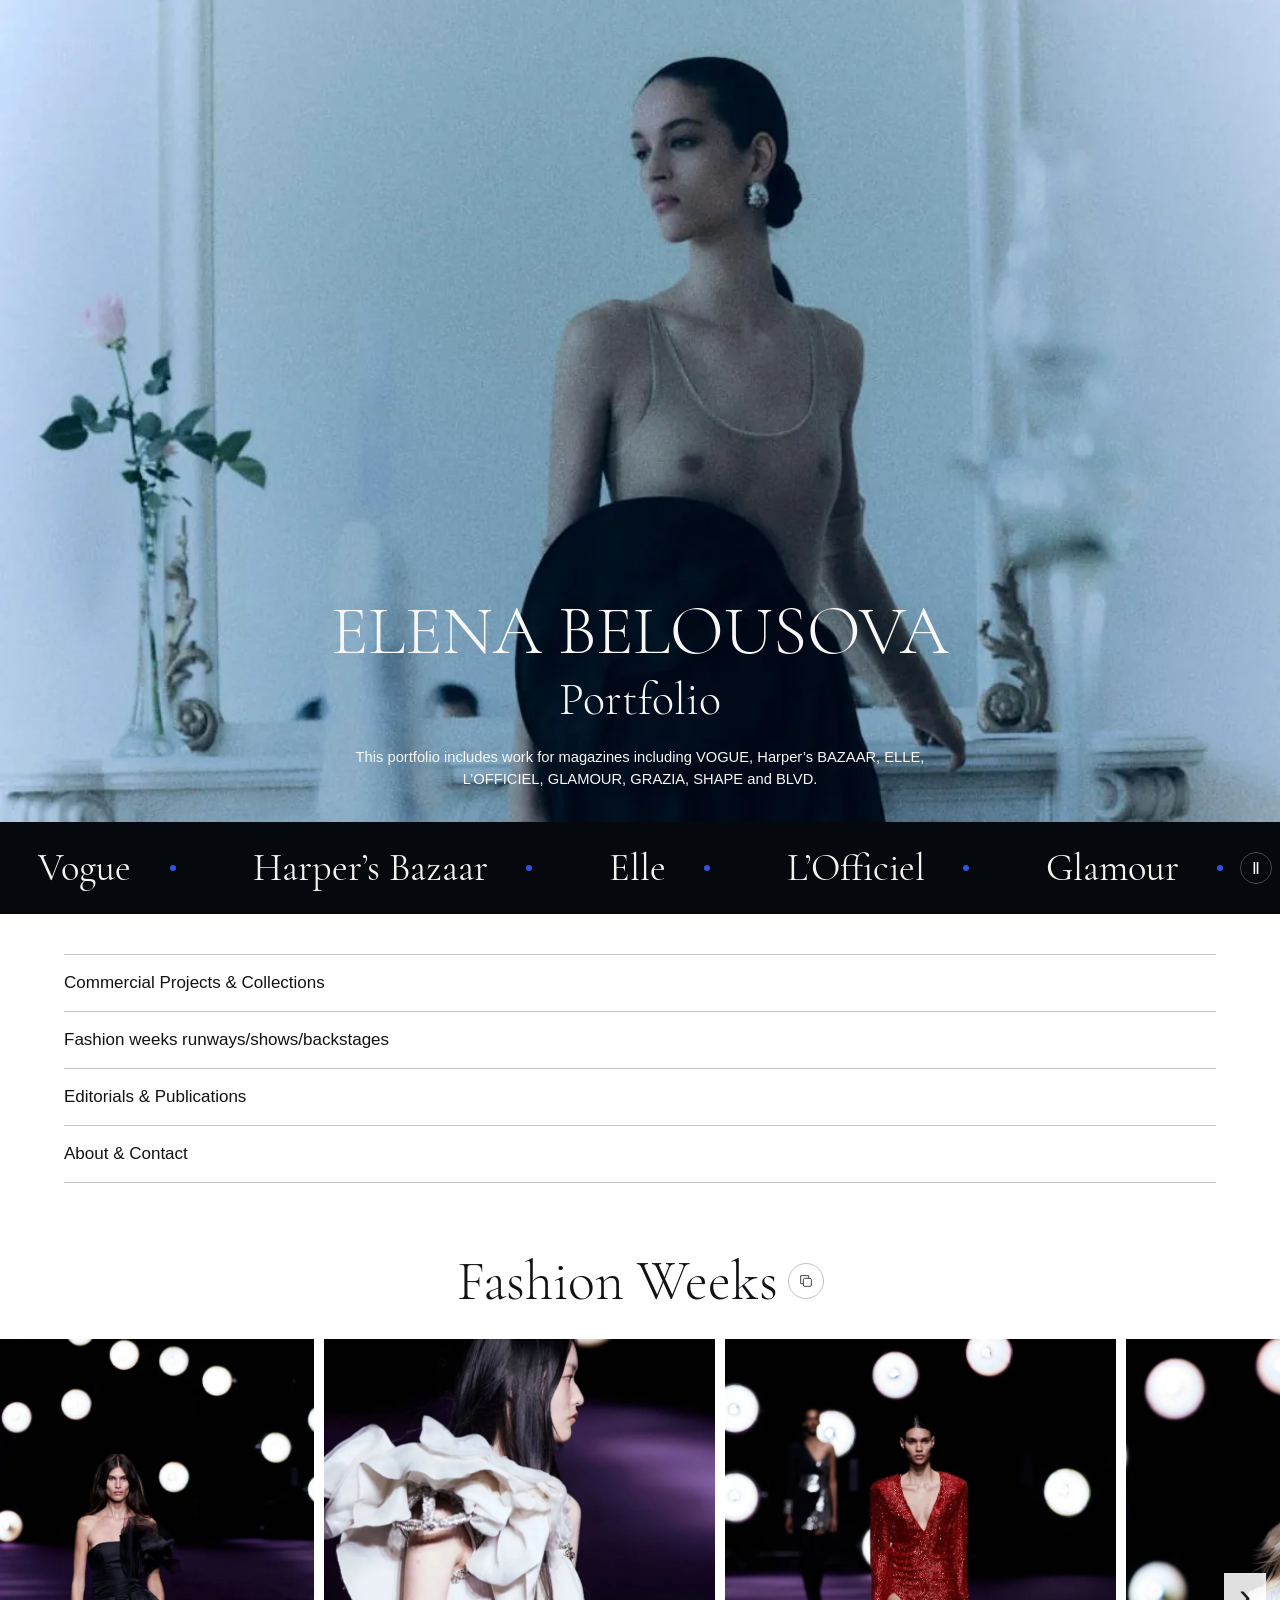
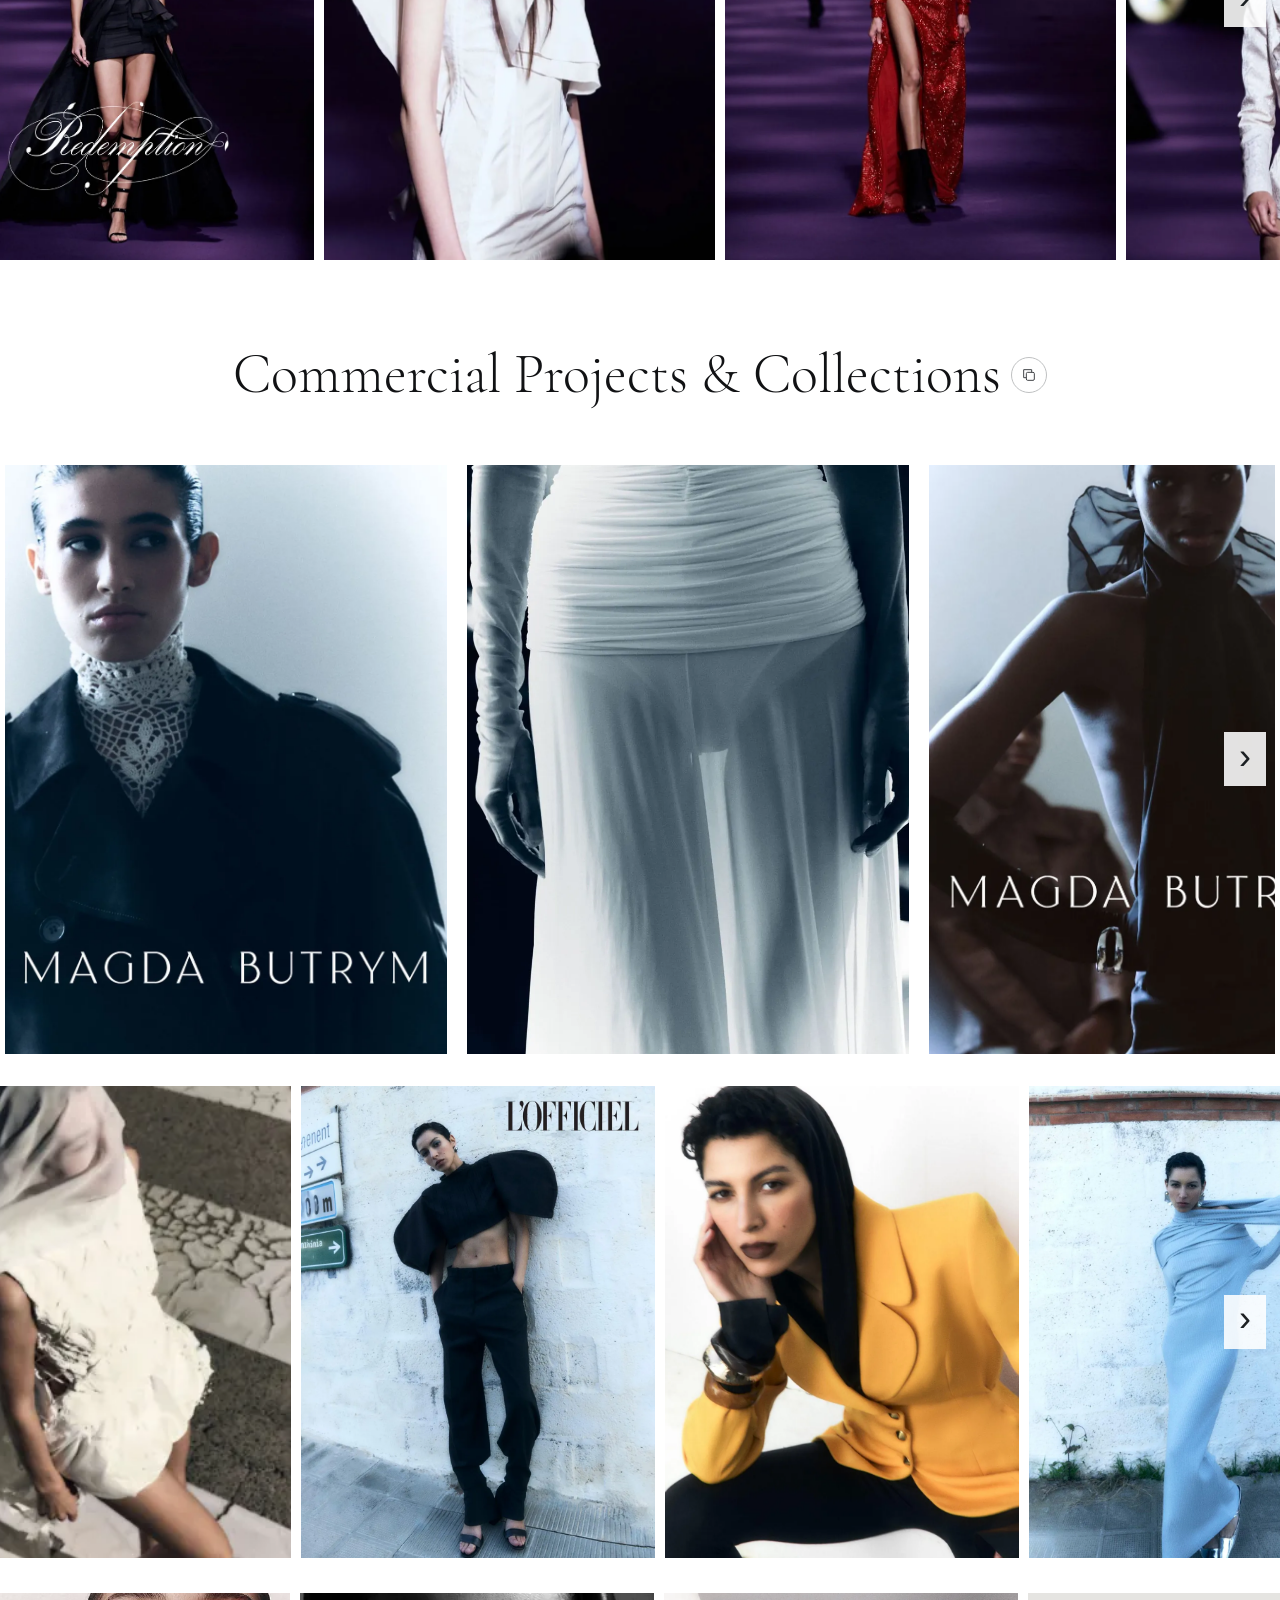
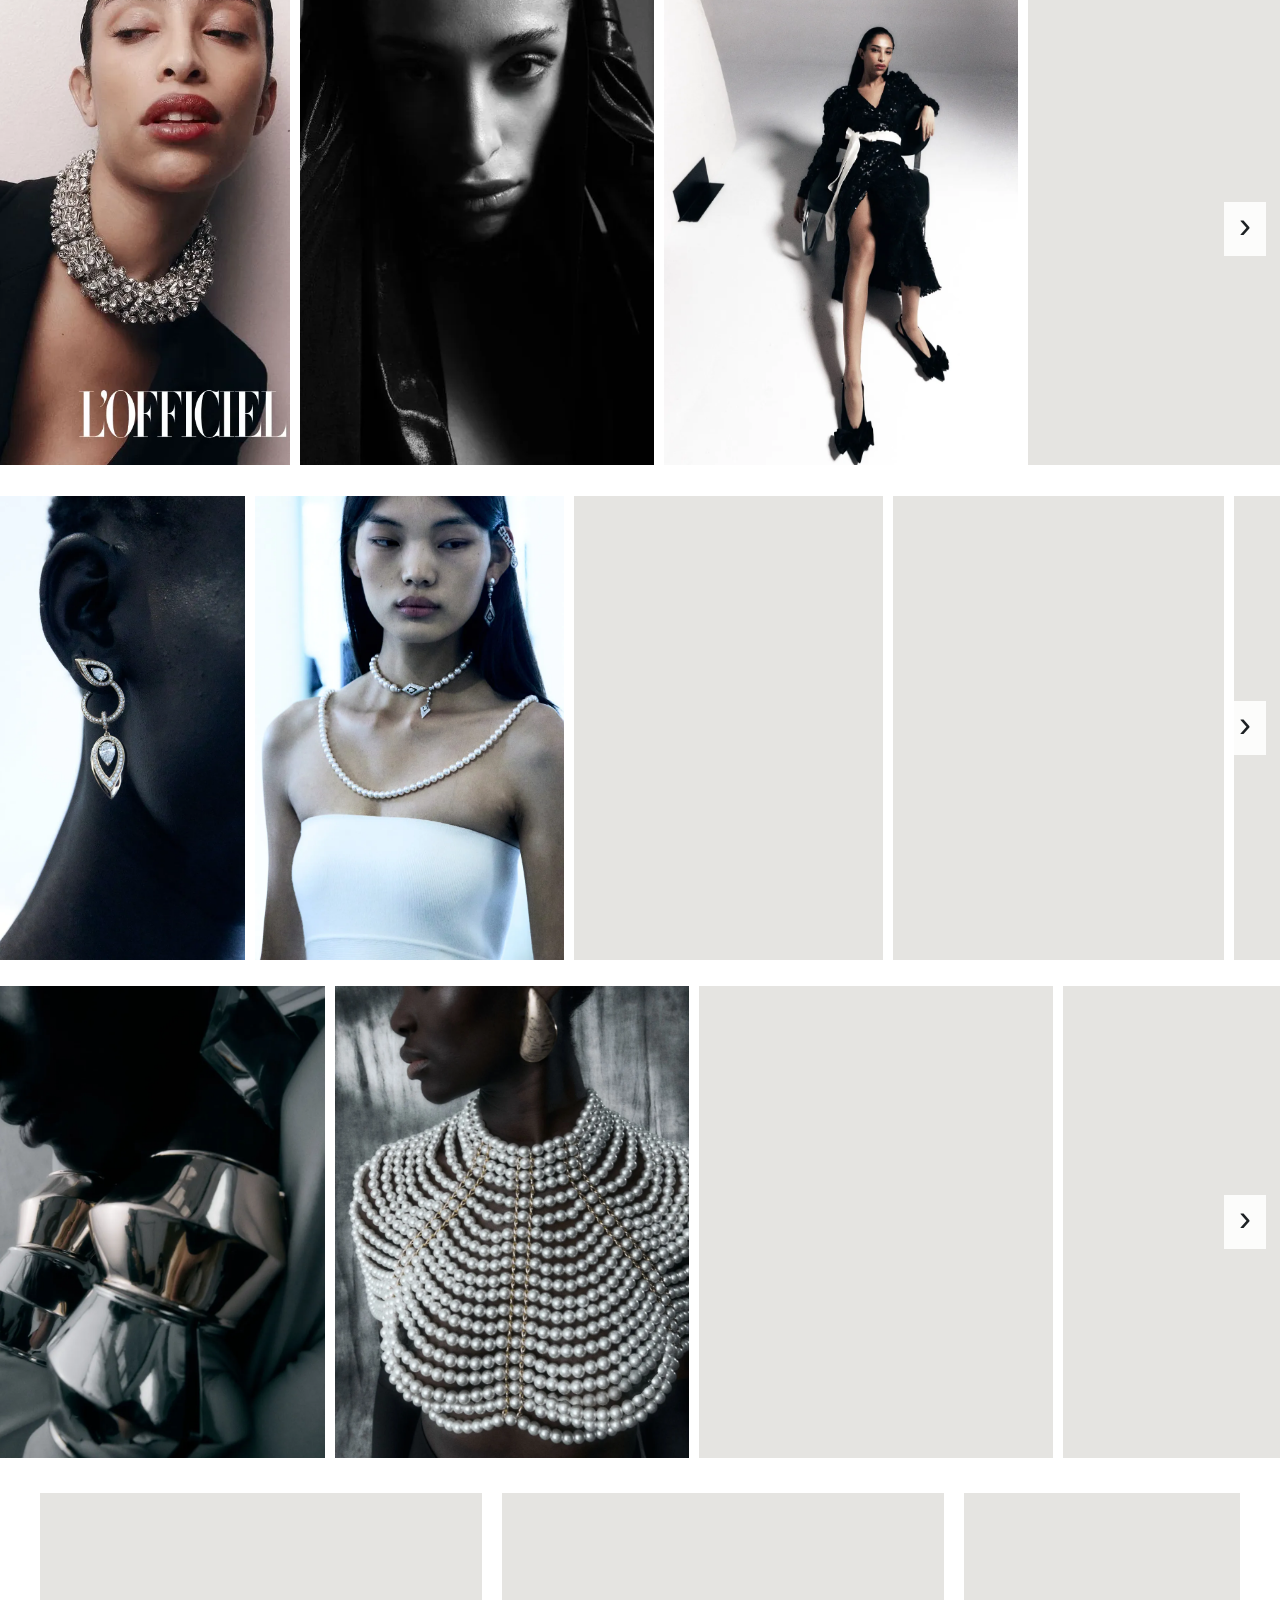
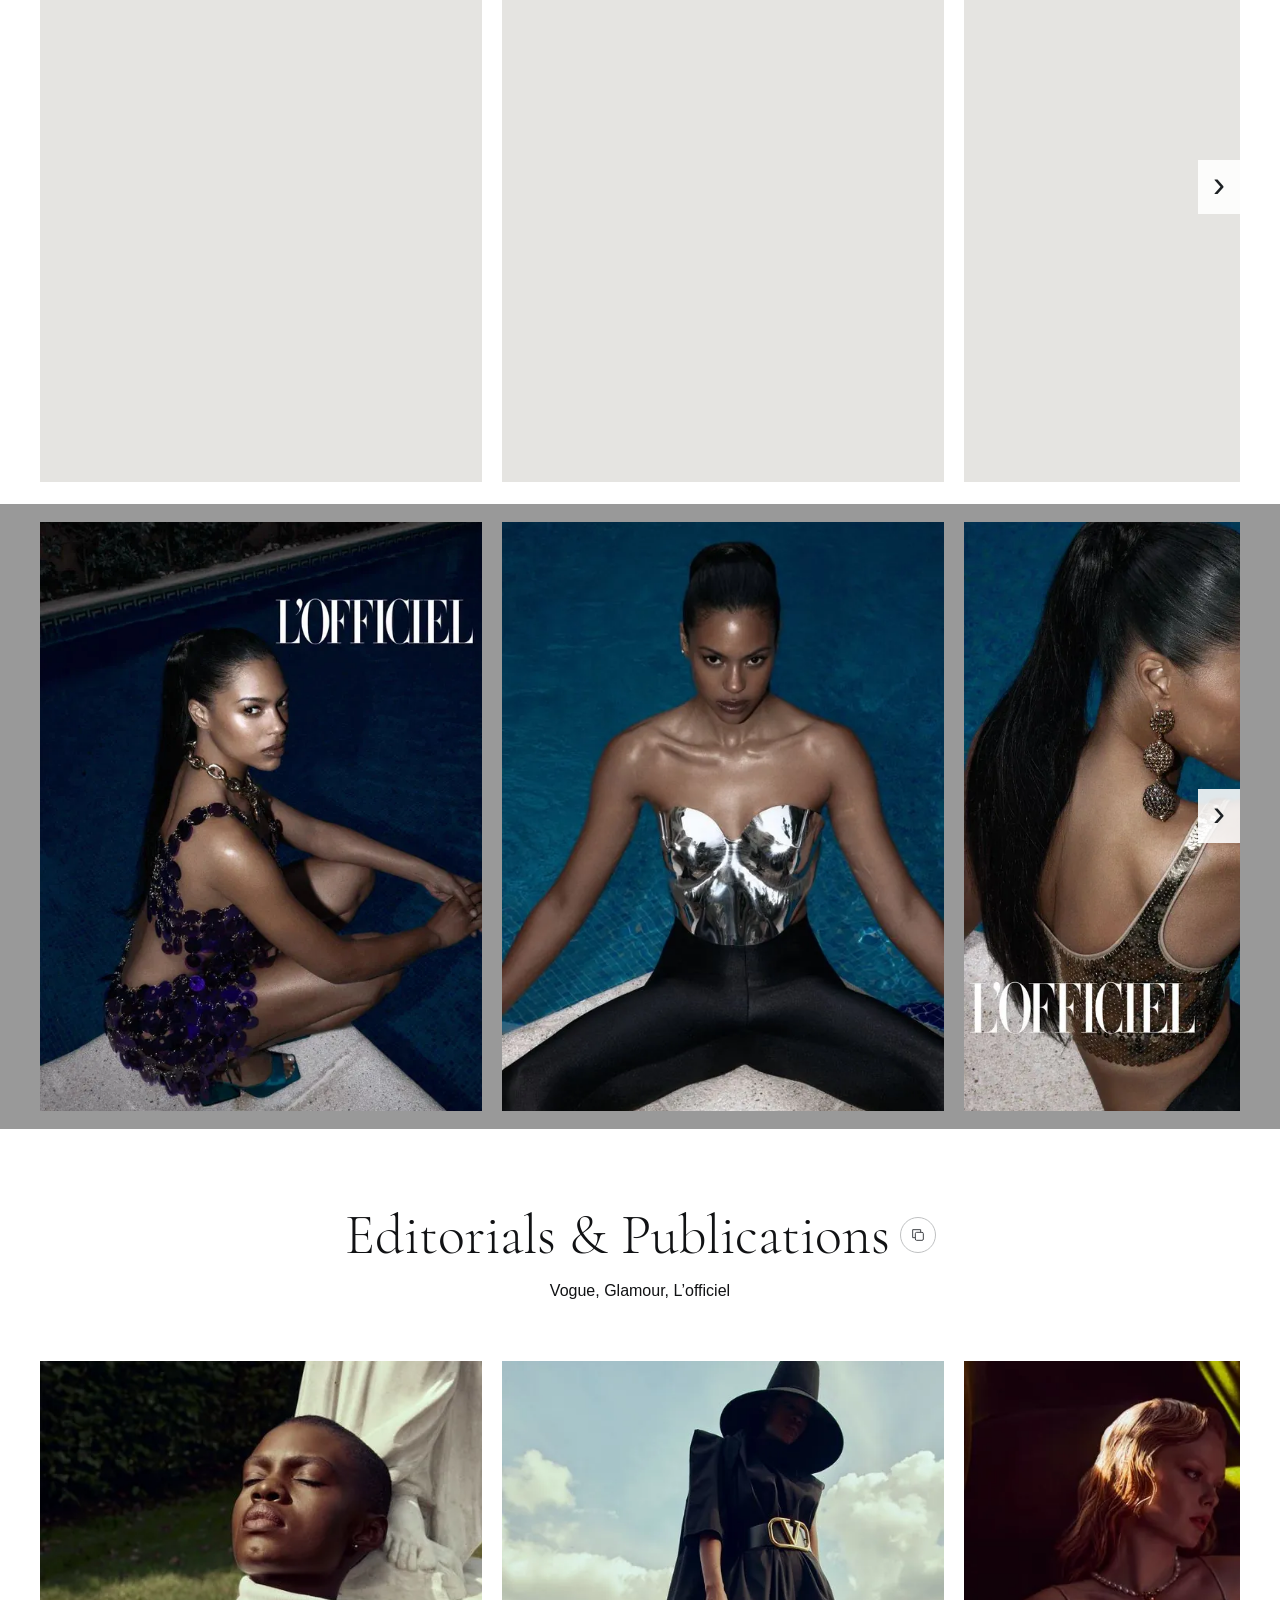
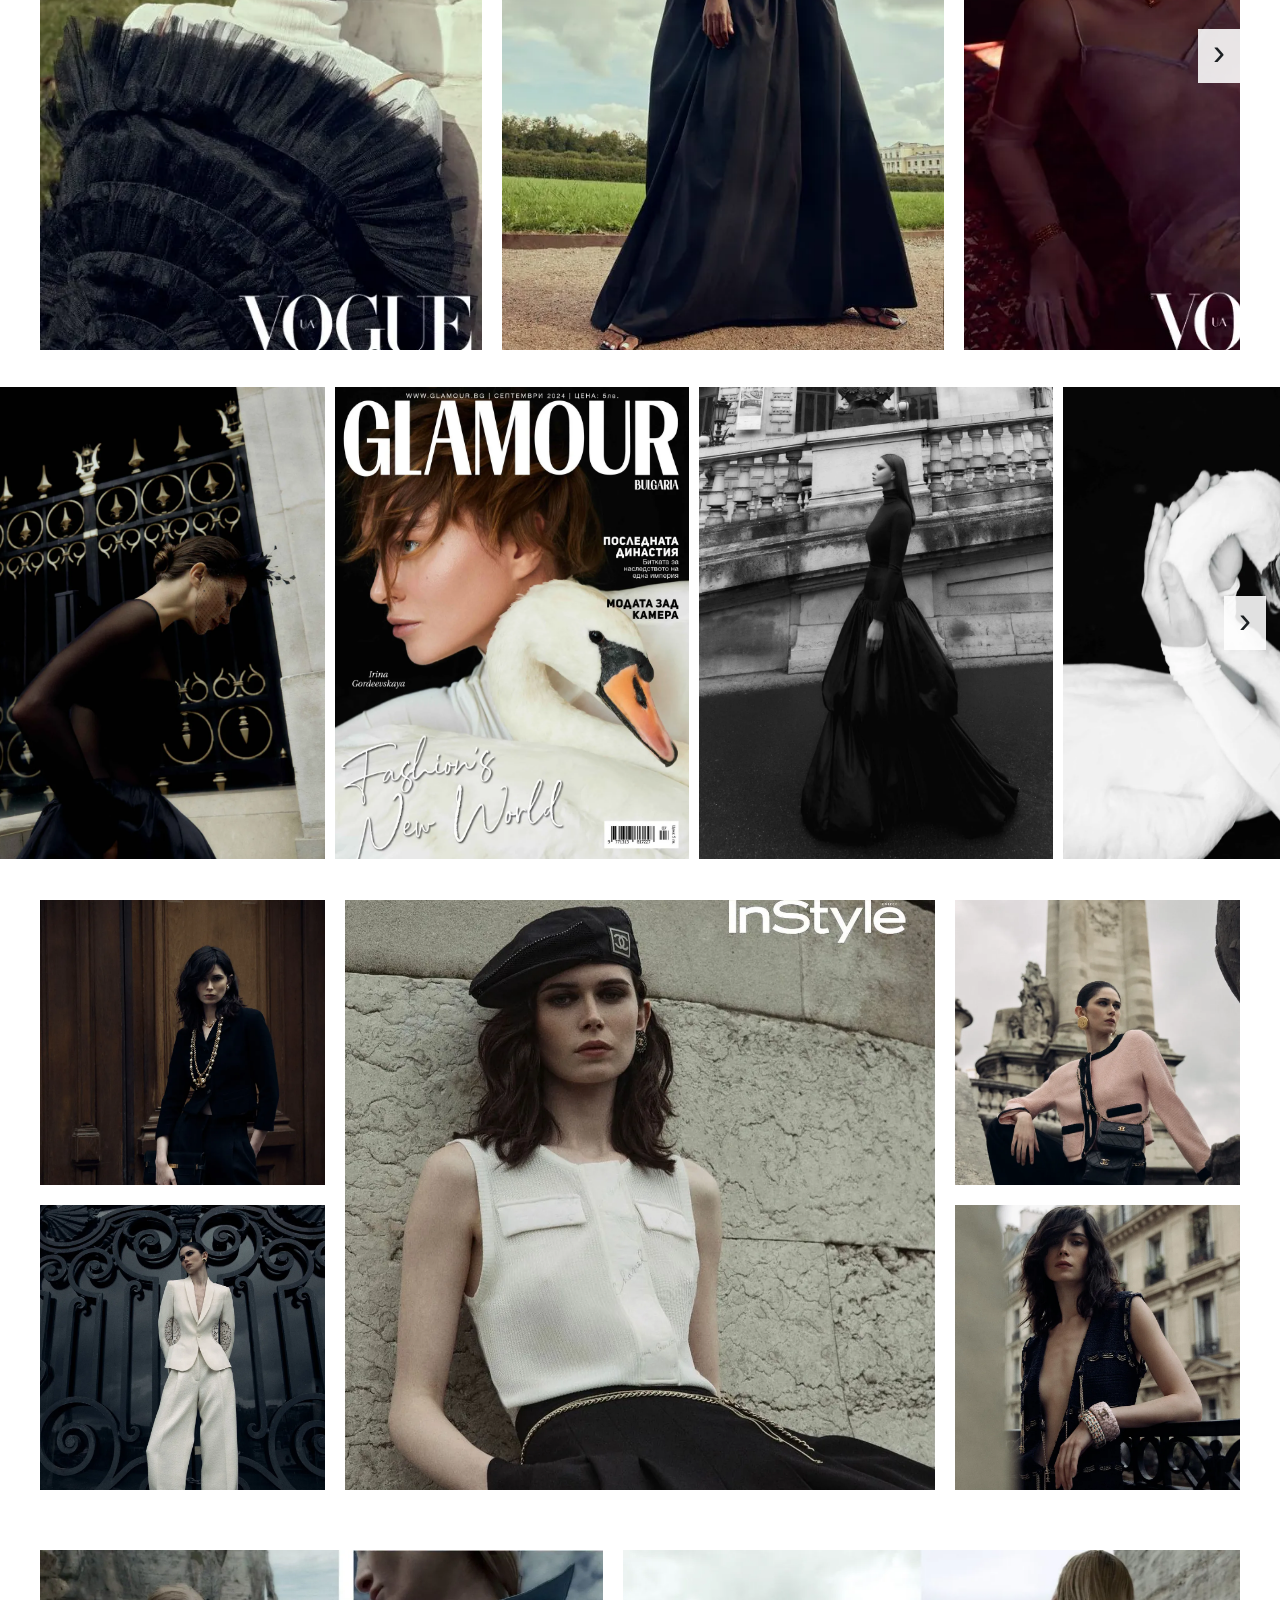
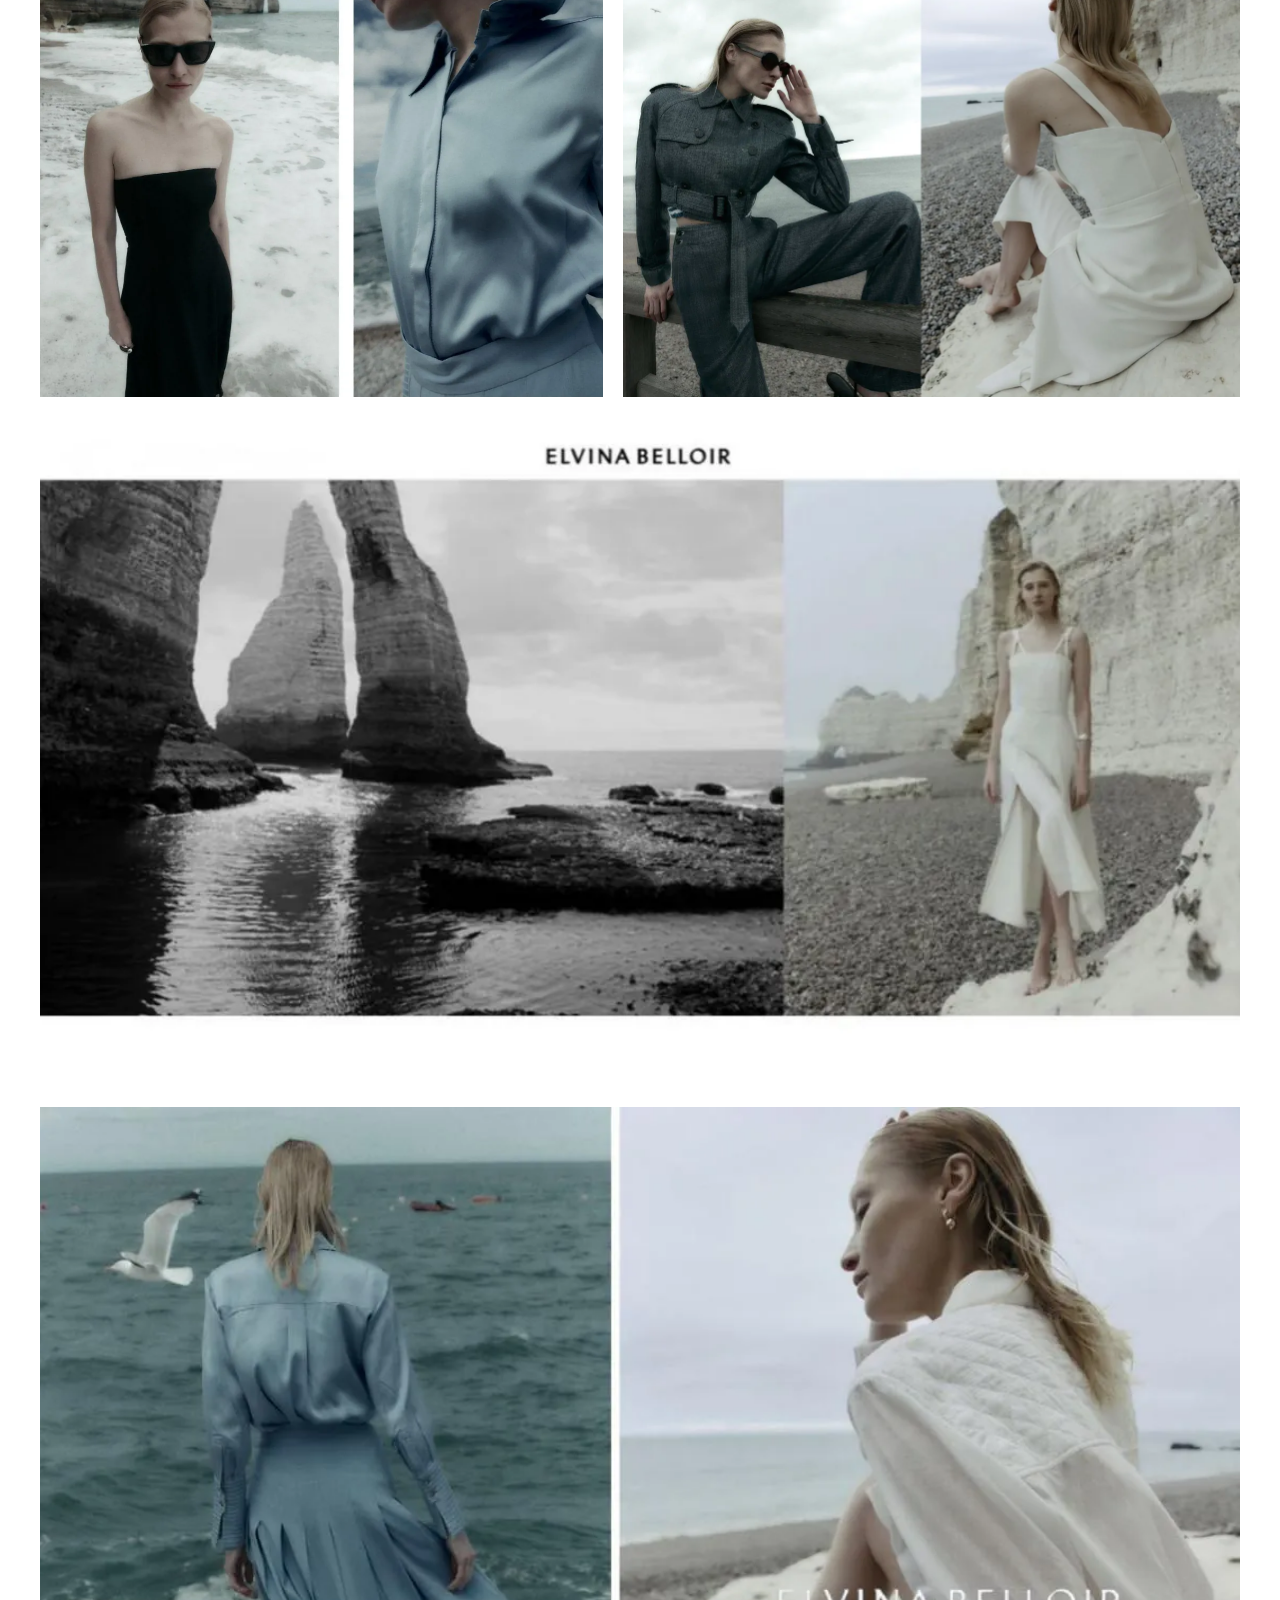
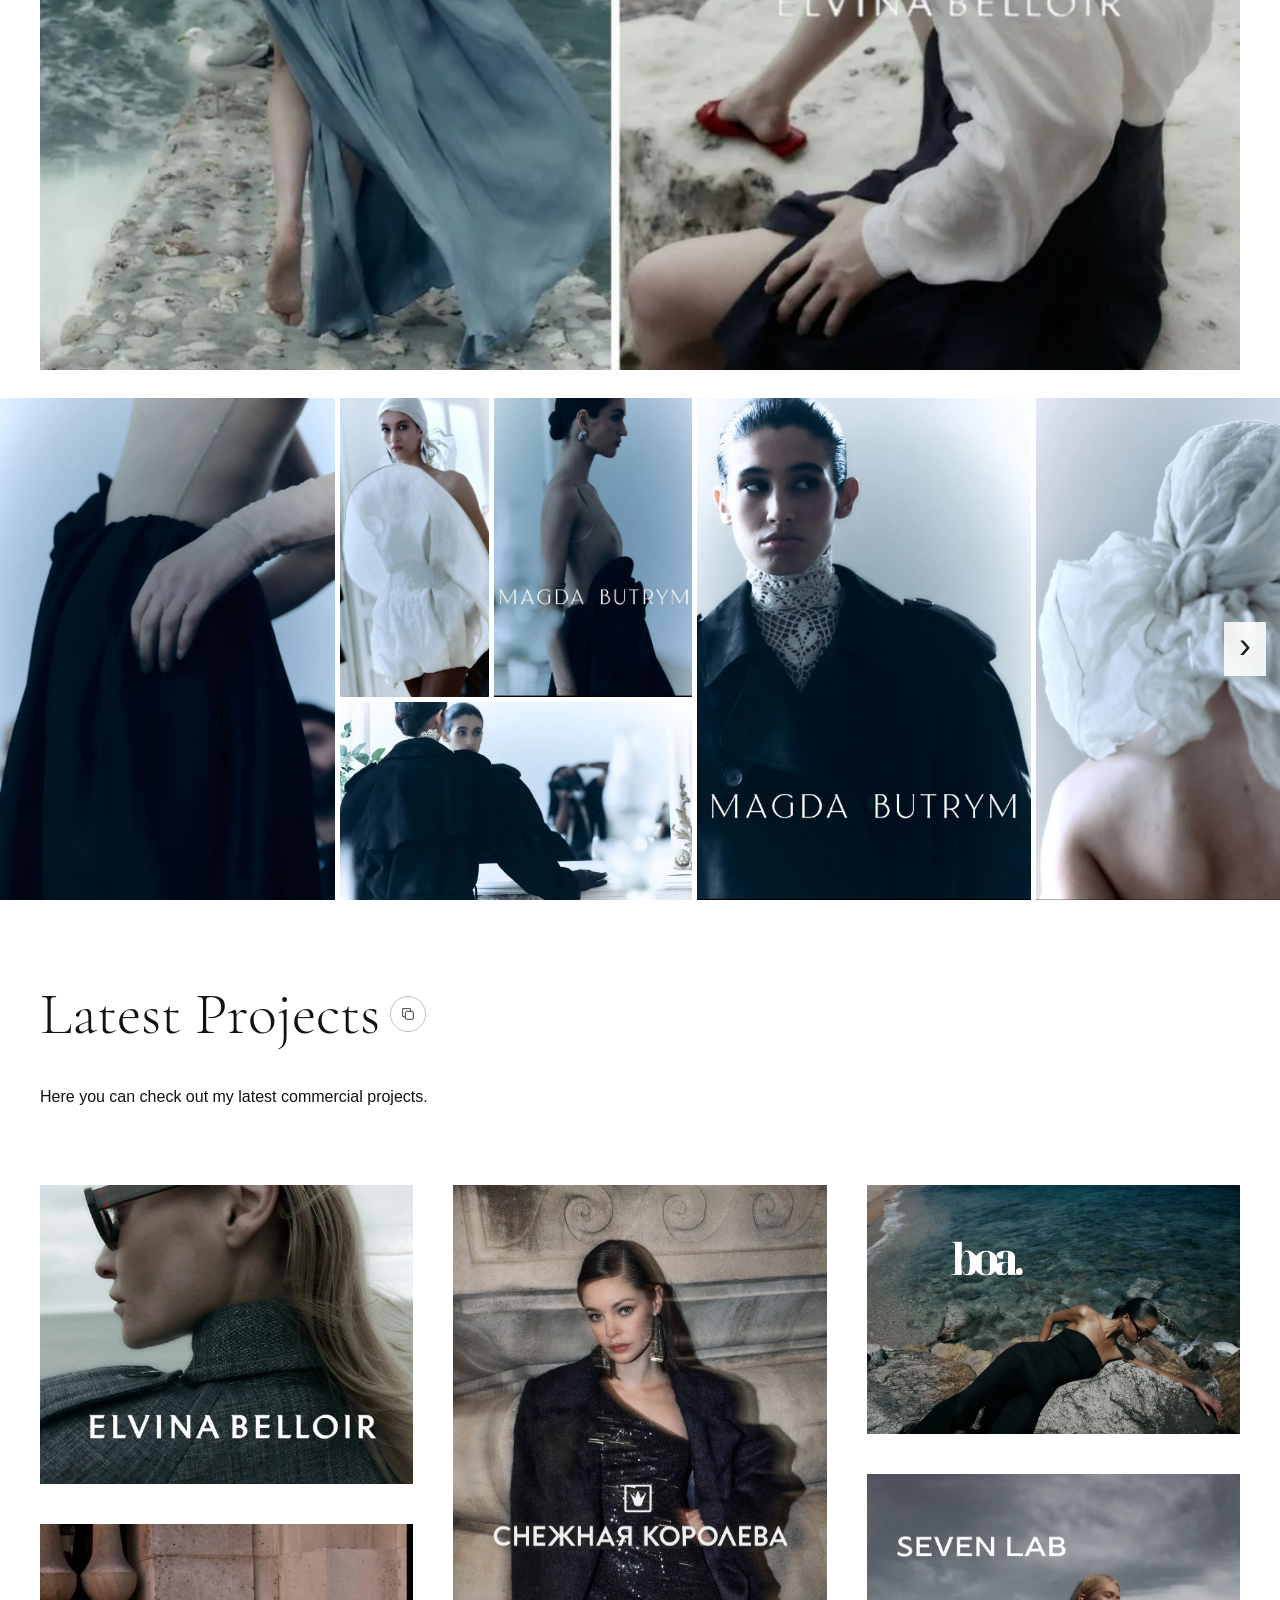
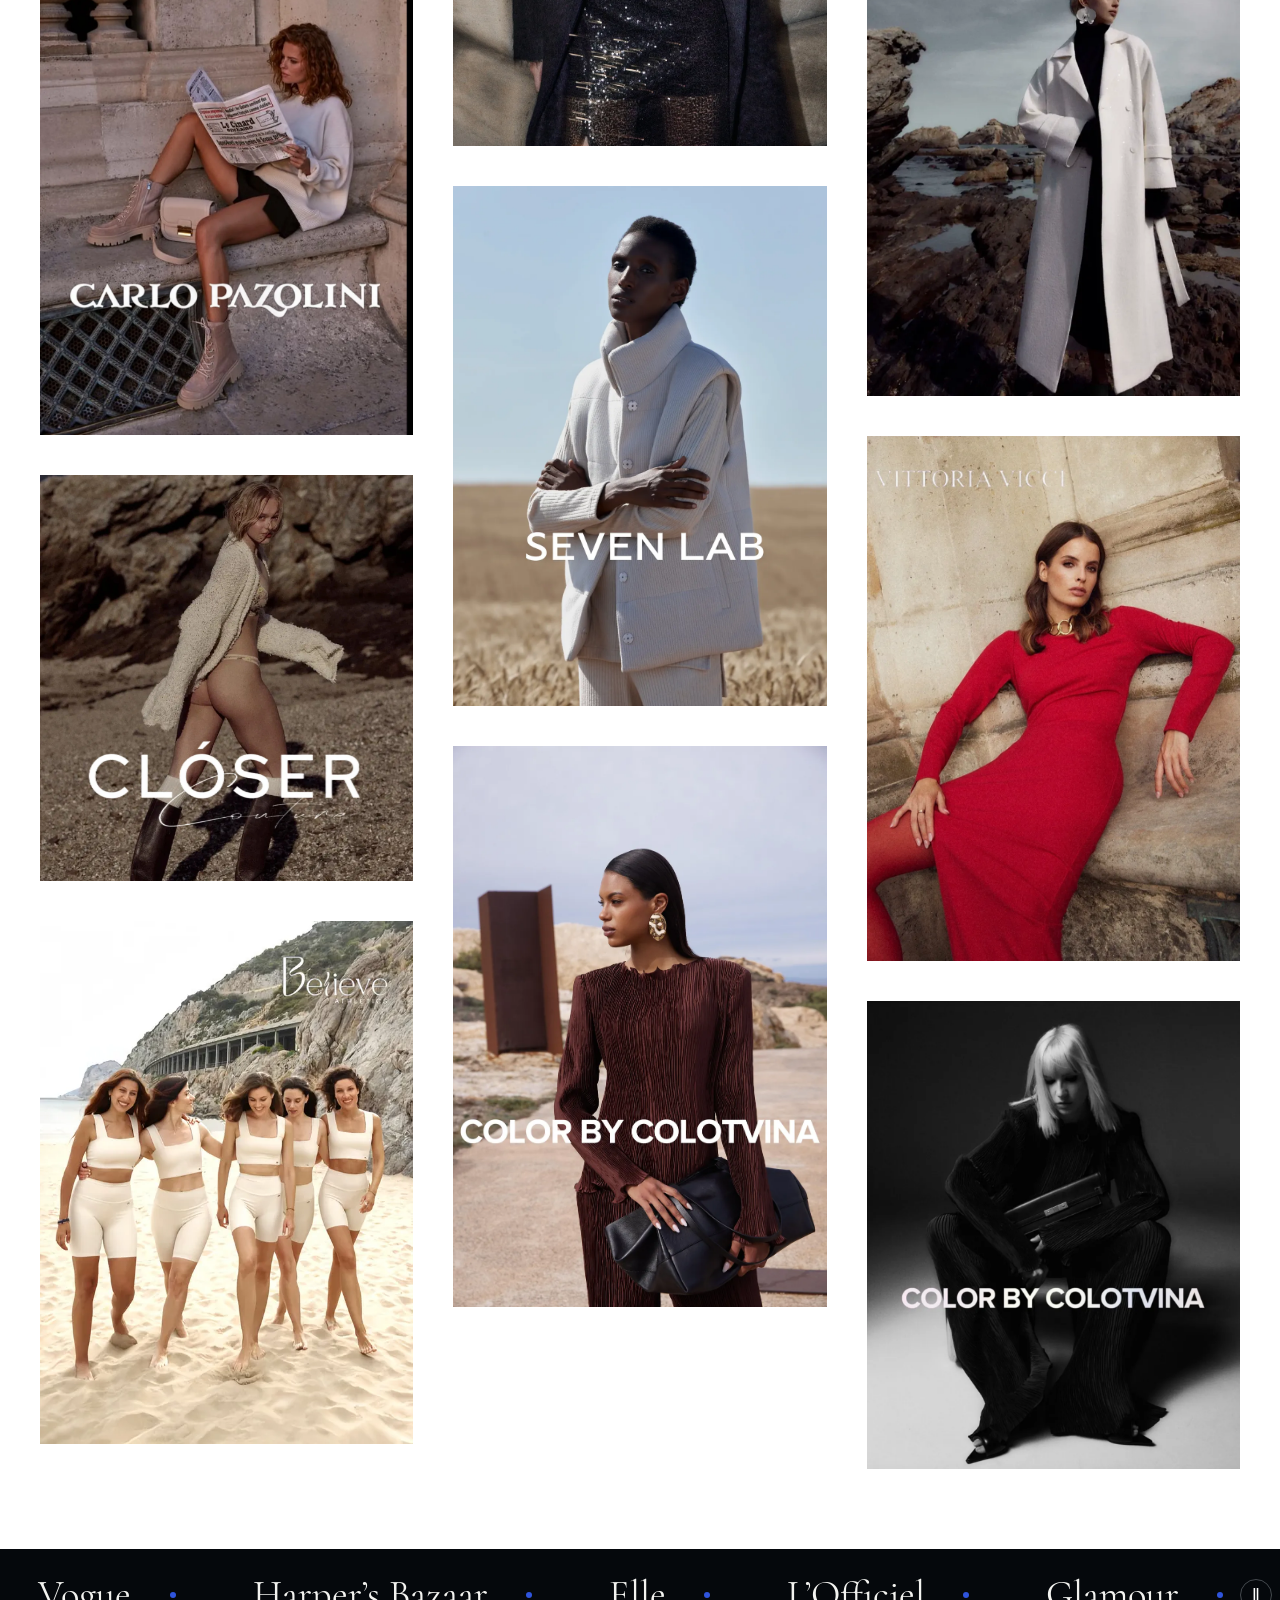
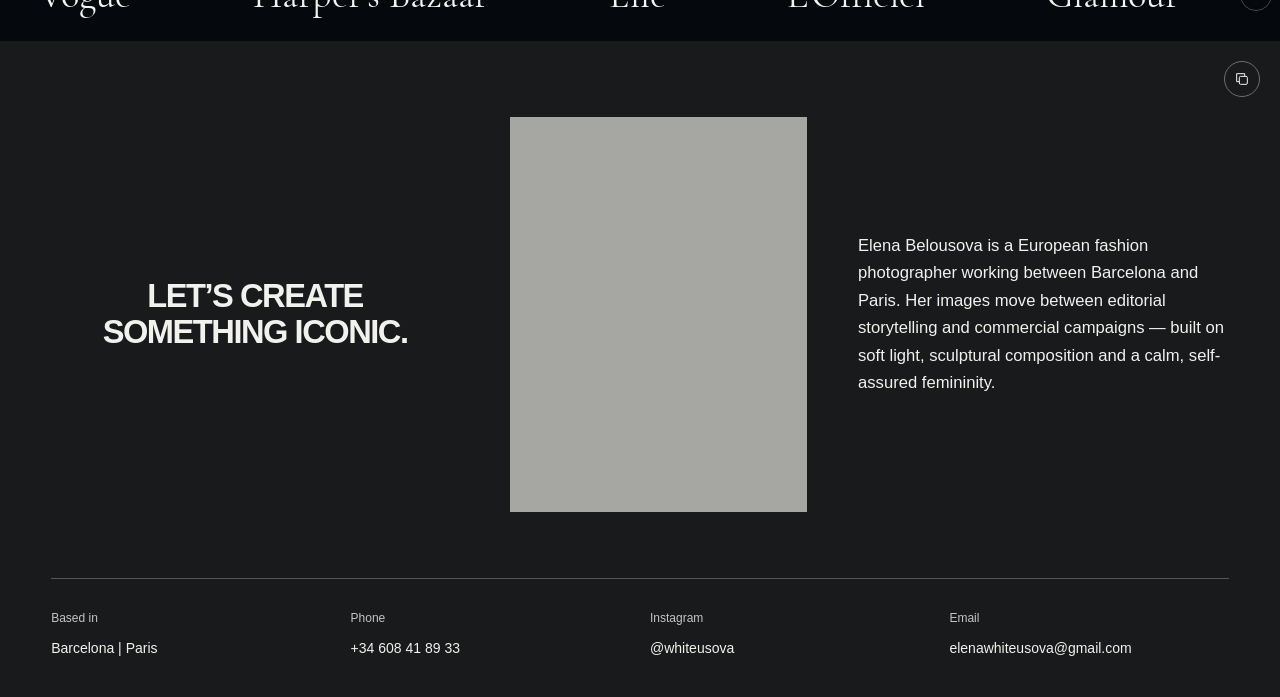
==== index.html @ a1656f85 "feat(portfolio): rebuild from Word brief" ====
<!doctype html>
<html lang="en">
<head>
  <meta charset="utf-8">
  <meta name="viewport" content="width=device-width, initial-scale=1">
  <meta name="description" content="Elena Belousova, European fashion photographer working between Barcelona and Paris.">
  <title>Elena Belousova | Fashion Photographer</title>
  <link rel="stylesheet" href="shell.css">
  <link rel="stylesheet" href="gallery.css">
  <script src="gallery-data.js" defer></script>
  <script src="app.js" defer></script>
</head>
<body>
  <a class="skip-link" href="#section-index">Skip to portfolio sections</a>
  <main id="portfolio">
    <header class="hero" aria-labelledby="portfolio-title">
      <img id="hero-image" src="assets/hero.webp" alt="Fashion photograph from Elena Belousova’s portfolio" fetchpriority="high">
      <div class="hero-copy">
        <h1 id="portfolio-title">ELENA BELOUSOVA</h1>
        <p class="portfolio-label">Portfolio</p>
        <p class="publications">This portfolio includes work for magazines including VOGUE, Harper’s BAZAAR, ELLE, L’OFFICIEL, GLAMOUR, GRAZIA, SHAPE and BLVD.</p>
      </div>
    </header>

    <div class="publication-marquee publication-marquee-top" role="group" aria-label="Vogue, Harper’s Bazaar, Elle, L’Officiel, Glamour, Grazia, Shape, BLVD">
      <div class="publication-marquee-track" aria-hidden="true">
        <span>Vogue</span><span>Harper’s Bazaar</span><span>Elle</span><span>L’Officiel</span><span>Glamour</span><span>Grazia</span><span>Shape</span><span>BLVD</span>
        <span>Vogue</span><span>Harper’s Bazaar</span><span>Elle</span><span>L’Officiel</span><span>Glamour</span><span>Grazia</span><span>Shape</span><span>BLVD</span>
      </div>
    </div>

    <nav id="section-index" class="section-index" aria-label="Portfolio sections" tabindex="-1">
      <a href="#commercial">Commercial Projects &amp; Collections</a>
      <a href="#fashion-weeks">Fashion weeks runways/shows/backstages</a>
      <a href="#editorials">Editorials &amp; Publications</a>
      <a href="#about-contact">About &amp; Contact</a>
    </nav>

    <section id="fashion-weeks" class="portfolio-section" aria-labelledby="fashion-weeks-title">
      <header class="section-heading">
        <h2 id="fashion-weeks-title">Fashion Weeks</h2>
        <button class="copy-link" type="button" data-copy-section="fashion-weeks" aria-label="Copy link to Fashion Weeks"><span aria-hidden="true">↗</span></button>
      </header>
      <div id="fashion-gallery"></div>
    </section>

    <section id="commercial" class="portfolio-section" aria-labelledby="commercial-title">
      <header class="section-heading">
        <h2 id="commercial-title">Commercial Projects &amp; Collections</h2>
        <button class="copy-link" type="button" data-copy-section="commercial" aria-label="Copy link to Commercial Projects and Collections"><span aria-hidden="true">↗</span></button>
      </header>
      <div id="commercial-gallery"></div>
    </section>

    <section id="editorials" class="portfolio-section" aria-labelledby="editorials-title">
      <header class="section-heading">
        <h2 id="editorials-title">Editorials &amp; Publications</h2>
        <button class="copy-link" type="button" data-copy-section="editorials" aria-label="Copy link to Editorials and Publications"><span aria-hidden="true">↗</span></button>
        <p>Vogue, Glamour, L’officiel</p>
      </header>
      <div id="editorials-gallery"></div>
    </section>

    <section id="latest-projects" class="portfolio-section" aria-labelledby="latest-projects-title">
      <header class="section-heading">
        <h2 id="latest-projects-title">Latest Projects</h2>
        <button class="copy-link" type="button" data-copy-section="latest-projects" aria-label="Copy link to Latest Projects"><span aria-hidden="true">↗</span></button>
        <p>Here you can check out my latest commercial projects.</p>
      </header>
      <div id="latest-gallery"></div>
    </section>

    <div class="publication-marquee" role="group" aria-label="Vogue, Harper’s Bazaar, Elle, L’Officiel, Glamour, Grazia, Shape, BLVD">
      <div class="publication-marquee-track" aria-hidden="true">
        <span>Vogue</span><span>Harper’s Bazaar</span><span>Elle</span><span>L’Officiel</span><span>Glamour</span><span>Grazia</span><span>Shape</span><span>BLVD</span>
        <span>Vogue</span><span>Harper’s Bazaar</span><span>Elle</span><span>L’Officiel</span><span>Glamour</span><span>Grazia</span><span>Shape</span><span>BLVD</span>
      </div>
    </div>

    <section id="about-contact" class="about-contact" aria-labelledby="about-title">
      <button class="copy-link about-copy-link" type="button" data-copy-section="about-contact" aria-label="Copy link to About and Contact">↗</button>
      <div class="about-grid">
        <h2 id="about-title">LET’S CREATE<br>SOMETHING ICONIC.</h2>
        <div class="about-portrait" role="img" aria-label="Portrait placeholder"></div>
        <p class="about-bio">Elena Belousova is a European fashion photographer working between Barcelona and Paris. Her images move between editorial storytelling and commercial campaigns — built on soft light, sculptural composition and a calm, self-assured femininity.</p>
      </div>
      <footer class="contact-grid" aria-label="Contact information">
        <div class="contact-item"><span class="contact-label">Based in</span><span>Barcelona | Paris</span></div>
        <a class="contact-item" href="tel:+34608418933"><span class="contact-label">Phone</span><span>+34 608 41 89 33</span></a>
        <a class="contact-item" href="https://www.instagram.com/whiteusova?igsh=MWltODNhNGRyeWJucQ==" target="_blank" rel="noopener noreferrer"><span class="contact-label">Instagram</span><span>@whiteusova</span></a>
        <a class="contact-item" href="mailto:elenawhiteusova@gmail.com"><span class="contact-label">Email</span><span>elenawhiteusova@gmail.com</span></a>
      </footer>
    </section>
  </main>
  <p id="copy-status" class="copy-status" role="status" aria-live="polite" aria-atomic="true"></p>
</body>
</html>
---- shell.css ----
@font-face { font-family: "Cormorant Garamond Light"; src: url("fonts/cormorant-garamond-light.woff2") format("woff2"); font-style: normal; font-weight: 400; font-display: swap; }
@font-face { font-family: "Cormorant Garamond"; src: url("fonts/cormorant-garamond-regular.woff2") format("woff2"); font-style: normal; font-weight: 400; font-display: swap; }

:root {
  --serif: "Cormorant Garamond Light", "Times New Roman", serif;
  --sans: "Helvetica Neue", Helvetica, Arial, sans-serif;
  --ink: #111214;
  --paper: #fbfbfa;
  --accent: #3156d9;
}

* { box-sizing: border-box; }
html { scroll-behavior: auto; }
body { margin: 0; min-width: 320px; background: var(--paper); color: var(--ink); font-family: var(--sans); }
a { color: inherit; }
button { font: inherit; }
:focus-visible { outline: 3px solid var(--accent); outline-offset: 5px; }
section, nav { scroll-margin-top: 24px; }
.skip-link { position: fixed; top: 12px; left: 12px; z-index: 20; padding: 12px 18px; background: var(--paper); transform: translateY(-180%); }
.skip-link:focus { transform: translateY(0); }

.hero { position: relative; isolation: isolate; width: 100%; aspect-ratio: 1280 / 822; background: #2d3338; color: #f7f7f5; }
#hero-image { position: absolute; inset: 0; width: 100%; height: 100%; object-fit: cover; object-position: center top; }
.hero-copy { position: absolute; left: 50%; top: 72.6277%; width: min(90%, 850px); transform: translateX(-50%); text-align: center; }
.hero-copy h1 { margin: 0; font-family: var(--serif); font-size: clamp(36px, 5.46875vw, 88px); font-weight: 400; line-height: .98; letter-spacing: 0; }
.portfolio-label { margin: 10px 0 0; font-family: var(--serif); font-size: clamp(30px, 3.59375vw, 58px); line-height: 1; }
.publications { max-width: 640px; margin: 24px auto 0; font-size: clamp(12px, 1.15vw, 17px); font-weight: 300; line-height: 1.5; text-wrap: pretty; }

.publication-marquee { width: 100%; overflow: hidden; padding: 22px 0; border-block: 1px solid #05080c; background: #05080c; color: #f3f3f0; }
.publication-marquee-track { display: flex; align-items: center; width: max-content; animation: publication-loop 34s linear infinite; }
.publication-marquee span { display: flex; align-items: center; flex: 0 0 auto; gap: clamp(22px, 3vw, 50px); padding: 0 clamp(22px, 3vw, 50px); font-family: "Cormorant Garamond", Georgia, serif; font-size: clamp(24px, 3vw, 42px); font-weight: 400; white-space: nowrap; }
.publication-marquee span::after { content: ""; width: 6px; height: 6px; border-radius: 50%; background: #2f54dd; flex: none; }
.publication-marquee:hover .publication-marquee-track { animation-play-state: paused; }
@keyframes publication-loop { to { transform: translateX(-50%); } }

.section-index { padding: 46px clamp(20px, 5vw, 80px) 64px; }
.section-index a { display: block; padding: 19px 0; border-bottom: 1px solid #c3c4c4; font-family: var(--serif); font-size: clamp(22px, 2.65vw, 38px); text-decoration: none; }
.section-index a:first-child { border-top: 1px solid #c3c4c4; }
.section-index a:hover { color: var(--accent); }
.section-heading { display: flex; flex-wrap: wrap; align-items: center; justify-content: center; gap: 10px; padding: 50px 24px 38px; text-align: center; }
.section-heading h2 { margin: 0; max-width: calc(100% - 48px); font-family: var(--serif); font-size: clamp(32px, 4.375vw, 64px); font-weight: 400; line-height: 1.08; }
#latest-projects .section-heading h2 { font-size: clamp(34px, 4.6875vw, 68px); }
.section-heading p { flex-basis: 100%; margin: 4px 0 0; font-size: 16px; line-height: 1.5; }
.copy-link { display: inline-grid; flex: 0 0 36px; width: 36px; height: 36px; padding: 0; place-items: center; border: 1px solid #bfc1c2; border-radius: 50%; background: transparent; color: #414448; cursor: pointer; font-size: 20px; }
.copy-link:hover { background: #e9eaea; }
.copy-status { position: fixed; bottom: 20px; left: 50%; z-index: 30; max-width: calc(100% - 40px); margin: 0; padding: 12px 20px; transform: translateX(-50%); background: var(--ink); color: white; font-size: 14px; }
.copy-status:empty { padding: 0; }

.about-contact { padding: 76px clamp(24px, 4vw, 72px) 0; background: #181a1b; color: #f1f1ed; }
.about-grid { display: grid; grid-template-columns: 1.1fr .8fr 1fr; align-items: center; gap: clamp(28px, 4vw, 72px); max-width: 1500px; margin-inline: auto; }
.about-grid h2 { margin: 0; font-size: clamp(20px, 2.55vw, 42px); font-weight: 700; line-height: 1.12; letter-spacing: -.045em; text-align: center; white-space: nowrap; }
.about-portrait { width: 100%; aspect-ratio: 3 / 4; background: #a6a6a2; }
.about-bio { margin: 0; font-size: clamp(15px, 1.3vw, 20px); font-weight: 300; line-height: 1.65; }
.contact-grid { display: grid; grid-template-columns: repeat(4, 1fr); gap: 20px; max-width: 1500px; margin: 66px auto 0; padding: 30px 0 38px; border-top: 1px solid #535658; }
.contact-item { display: flex; flex-direction: column; gap: 11px; font-size: 14px; line-height: 1.5; text-decoration: none; overflow-wrap: anywhere; }
.contact-label { color: #c3c5c5; font-size: 12px; }
a.contact-item:hover { text-decoration: underline; text-underline-offset: 4px; }

@media (min-width: 701px) and (max-width: 1000px) {
  .hero-copy { top: auto; bottom: 4%; }
}

@media (max-width: 700px) {
  .hero { min-height: 560px; aspect-ratio: 3 / 4; }
  .hero-copy { top: auto; bottom: 7%; width: 90%; }
  .hero-copy h1 { font-size: clamp(32px, 7.4vw, 50px); }
  .publications { max-width: 390px; margin-top: 20px; font-size: 12px; }
  .section-index { padding-top: 30px; padding-bottom: 32px; }
  .section-index a { padding: 17px 0; font-size: 23px; }
  .section-heading { padding: 36px 18px 28px; gap: 8px; }
  .section-heading h2 { font-size: 34px; }
  .section-heading p { font-size: 14px; }
  .about-contact { padding-top: 46px; }
  .about-grid { grid-template-columns: 1fr; gap: 32px; }
  .about-grid h2 { font-size: clamp(26px, 6.4vw, 42px); }
  .about-portrait { max-width: 350px; margin-inline: auto; }
  .about-bio { max-width: 480px; margin-inline: auto; font-size: 16px; }
  .contact-grid { grid-template-columns: 1fr; gap: 25px; margin-top: 38px; }
  .contact-item { gap: 5px; }
}

@media (prefers-reduced-motion: reduce) {
  html { scroll-behavior: auto; }
  .publication-marquee-track { animation: none; }
  *, *::before, *::after { transition-duration: 0s !important; }
}
---- gallery.css ----
/* Source frame sizes and relative offsets are preserved at 1280px. */
body { background: #fff; }
.section-index { padding-top: 40px; padding-bottom: 36px; }
.section-index a { font-family: var(--sans); font-size: 17px; padding-block: 18px; }
.portfolio-section { overflow: clip; }
#fashion-weeks .section-heading { padding-top: 32px; padding-bottom: 28px; }
#commercial .section-heading { padding-top: 84px; padding-bottom: 60px; }
#editorials .section-heading { padding-top: 76px; padding-bottom: 58px; }
#latest-projects .section-heading { justify-content: flex-start; text-align: left; padding: 82px 40px 76px; }
#latest-projects .section-heading p { margin-top: 28px; }
.photo-row { position: relative; margin-top: var(--row-before); }
.row-viewport { margin-inline: var(--row-inset); overflow-x: auto; overflow-y: hidden; scrollbar-width: none; overscroll-behavior-x: contain; }
.row-viewport::-webkit-scrollbar, .layout-viewport::-webkit-scrollbar, .latest-board::-webkit-scrollbar { display: none; }
.row-strip { display: flex; gap: var(--row-gap); height: var(--row-height); width: max-content; }
.photo-frame { position: relative; display: block; margin: 0; padding: 0; overflow: hidden; border: 0; border-radius: 0; background: #e5e4e1; color: #383b3d; text-decoration: none; cursor: pointer; }
.row-strip .photo-frame { flex: 0 0 var(--frame-width); width: var(--frame-width); height: 100%; }
.photo-frame img { display: block; width: 100%; height: 100%; object-fit: cover; transition: transform .55s ease; }
@media (hover: hover) { .photo-frame:hover img { transform: scale(1.025); } }
.photo-frame:focus-visible { outline-offset: -4px; }
.row-controls { position: absolute; inset: 0; pointer-events: none; }
.row-controls[hidden] { display: none; }
.row-arrow { position: absolute; top: 50%; width: 42px; height: 54px; padding: 0 0 5px; display: grid; place-items: center; border: 0; border-radius: 0; background: rgb(255 255 255 / .88); color: #1c2023; font-family: Arial, sans-serif; font-size: 36px; font-weight: 300; transform: translateY(-50%); cursor: pointer; pointer-events: auto; }
.row-previous { left: max(14px, var(--row-inset, 0px)); }
.row-next { right: max(14px, var(--row-inset, 0px)); }
.row-arrow:disabled { visibility: hidden; pointer-events: none; }
.gray-row { padding-block: 18px; margin-top: 22px; background: #999; }
.unavailable-photo { display: grid; place-items: center; padding: 20px; font: 13px/1.5 var(--sans); text-align: center; }
.measured-layout { position: relative; margin-top: var(--layout-before); margin-inline: 40px; }
.layout-board { position: relative; width: 100%; aspect-ratio: var(--board-width) / var(--board-height); }
.layout-board .photo-frame { position: absolute; }
.mixed { margin-inline: 0; }
.mixed .layout-viewport { overflow: auto hidden; scrollbar-width: none; overscroll-behavior-x: contain; }
.mixed .layout-board { width: calc(var(--board-width) * 1px); height: calc(var(--board-height) * 1px); aspect-ratio: auto; }
#latest-gallery { padding: 0 40px 80px; }
.latest-slider { position: relative; }
.latest-board { position: relative; width: 100%; aspect-ratio: 1200 / 1884; }
.latest-board .photo-frame { position: absolute; left: var(--card-x); top: var(--card-y); width: var(--card-w); height: var(--card-h); }
.project-caption { position: absolute; inset: 0; display: grid; place-items: center; padding: 24px; background: rgb(0 0 0 / .18); color: white; font: 24px/1.2 var(--serif); text-align: center; opacity: 0; transition: opacity .25s ease; }
.photo-frame:hover .project-caption, .photo-frame:focus-visible .project-caption { opacity: 1; }
.manual-copy-link { flex: 1 0 100%; max-width: 550px; padding: 12px; border: 1px solid #777; font: 14px var(--sans); }
.publication-marquee { position: relative; }
.marquee-toggle { position: absolute; right: 8px; top: 50%; transform: translateY(-50%); width: 32px; height: 32px; border: 1px solid #44494e; border-radius: 50%; background: #05080c; color: #fff; cursor: pointer; }
.publication-marquee.is-paused .publication-marquee-track { animation-play-state: paused; }
.about-contact { position: relative; }
.about-copy-link { position: absolute; right: 20px; top: 20px; color: #f1f1ed; border-color: #6c7072; }
.about-copy-link:hover { background: #383b3d; }
.viewer-open { overflow: hidden; }
.photo-viewer { position: fixed; inset: 0; width: 100%; max-width: none; height: 100%; max-height: none; padding: 55px 70px 25px; border: 0; background: rgb(10 12 14 / .97); color: #fff; }
.photo-viewer::backdrop { background: #0a0c0e; }
.photo-viewer[open] { display: grid; place-items: center; }
.photo-viewer figure { display: flex; flex-direction: column; align-items: center; width: 100%; height: 100%; min-height: 0; margin: 0; gap: 18px; pointer-events: none; }
.photo-viewer img { display: block; width: 100%; height: calc(100% - 34px); object-fit: contain; }
.photo-viewer figcaption { font: 13px/1.3 var(--sans); text-align: center; }
.photo-viewer button { position: absolute; z-index: 1; display: grid; place-items: center; width: 48px; height: 48px; padding: 0; border: 0; background: transparent; color: white; font: 36px/1 Arial, sans-serif; cursor: pointer; }
.viewer-close { right: 15px; top: 10px; }
.viewer-previous, .viewer-next { top: calc(50% - 24px); }
.viewer-previous { left: 10px; }
.viewer-next { right: 10px; }
.photo-viewer button:disabled { opacity: .2; cursor: default; }
@media (min-width: 701px) and (max-width: 1000px) {
  .row-strip { height: calc(var(--row-height) * .8); }
  .row-strip .photo-frame { flex-basis: calc(var(--frame-width) * .8); width: calc(var(--frame-width) * .8); }
}
@media (max-width: 700px) {
  #fashion-weeks .section-heading, #commercial .section-heading, #editorials .section-heading { padding: 40px 18px 28px; }
  #latest-projects .section-heading { padding: 48px 20px 30px; }
  #latest-projects .section-heading p { margin-top: 8px; }
  .photo-row { margin-top: 20px; }
  .photo-row:first-child { margin-top: 0; }
  .row-viewport { margin-inline: 14px; }
  .row-strip { height: clamp(300px, 102vw, 480px); gap: 10px; }
  .row-strip .photo-frame { flex-basis: auto; width: auto; aspect-ratio: var(--frame-ratio); }
  .row-arrow { width: 32px; height: 44px; font-size: 30px; }
  .row-previous { left: 14px; }
  .row-next { right: 14px; }
  .gray-row { margin-top: 20px; padding-block: 14px; }
  .measured-layout { margin-inline: 14px; margin-top: 24px; }
  .mixed { margin-inline: 0; }
  .mixed .layout-viewport { margin-inline: 14px; }
  .mixed .layout-board { width: calc(var(--board-width) * .64px); height: calc(var(--board-height) * .64px); }
  #latest-gallery { padding: 0 0 48px; }
  .latest-board { display: flex; align-items: start; gap: 16px; width: 100%; padding-inline: 20px; aspect-ratio: auto; overflow: auto hidden; scrollbar-width: none; scroll-snap-type: x mandatory; overscroll-behavior-x: contain; }
  .latest-board .photo-frame { position: relative; inset: auto; flex: 0 0 82%; width: 82%; height: auto; aspect-ratio: var(--card-ratio); scroll-snap-align: center; }
  .project-caption { inset: auto 0 0; display: block; padding: 28px 14px 14px; background: linear-gradient(transparent, rgb(0 0 0 / .6)); font-size: 22px; }
  .latest-slider .row-previous { left: 20px; }
  .latest-slider .row-next { right: 20px; }
  .photo-viewer { padding: 58px 36px 24px; }
  .photo-viewer button { width: 34px; }
  .viewer-previous { left: 0; }
  .viewer-next { right: 0; }
}
@media (prefers-reduced-motion: reduce) { .photo-frame img, .project-caption { transition: none; } }
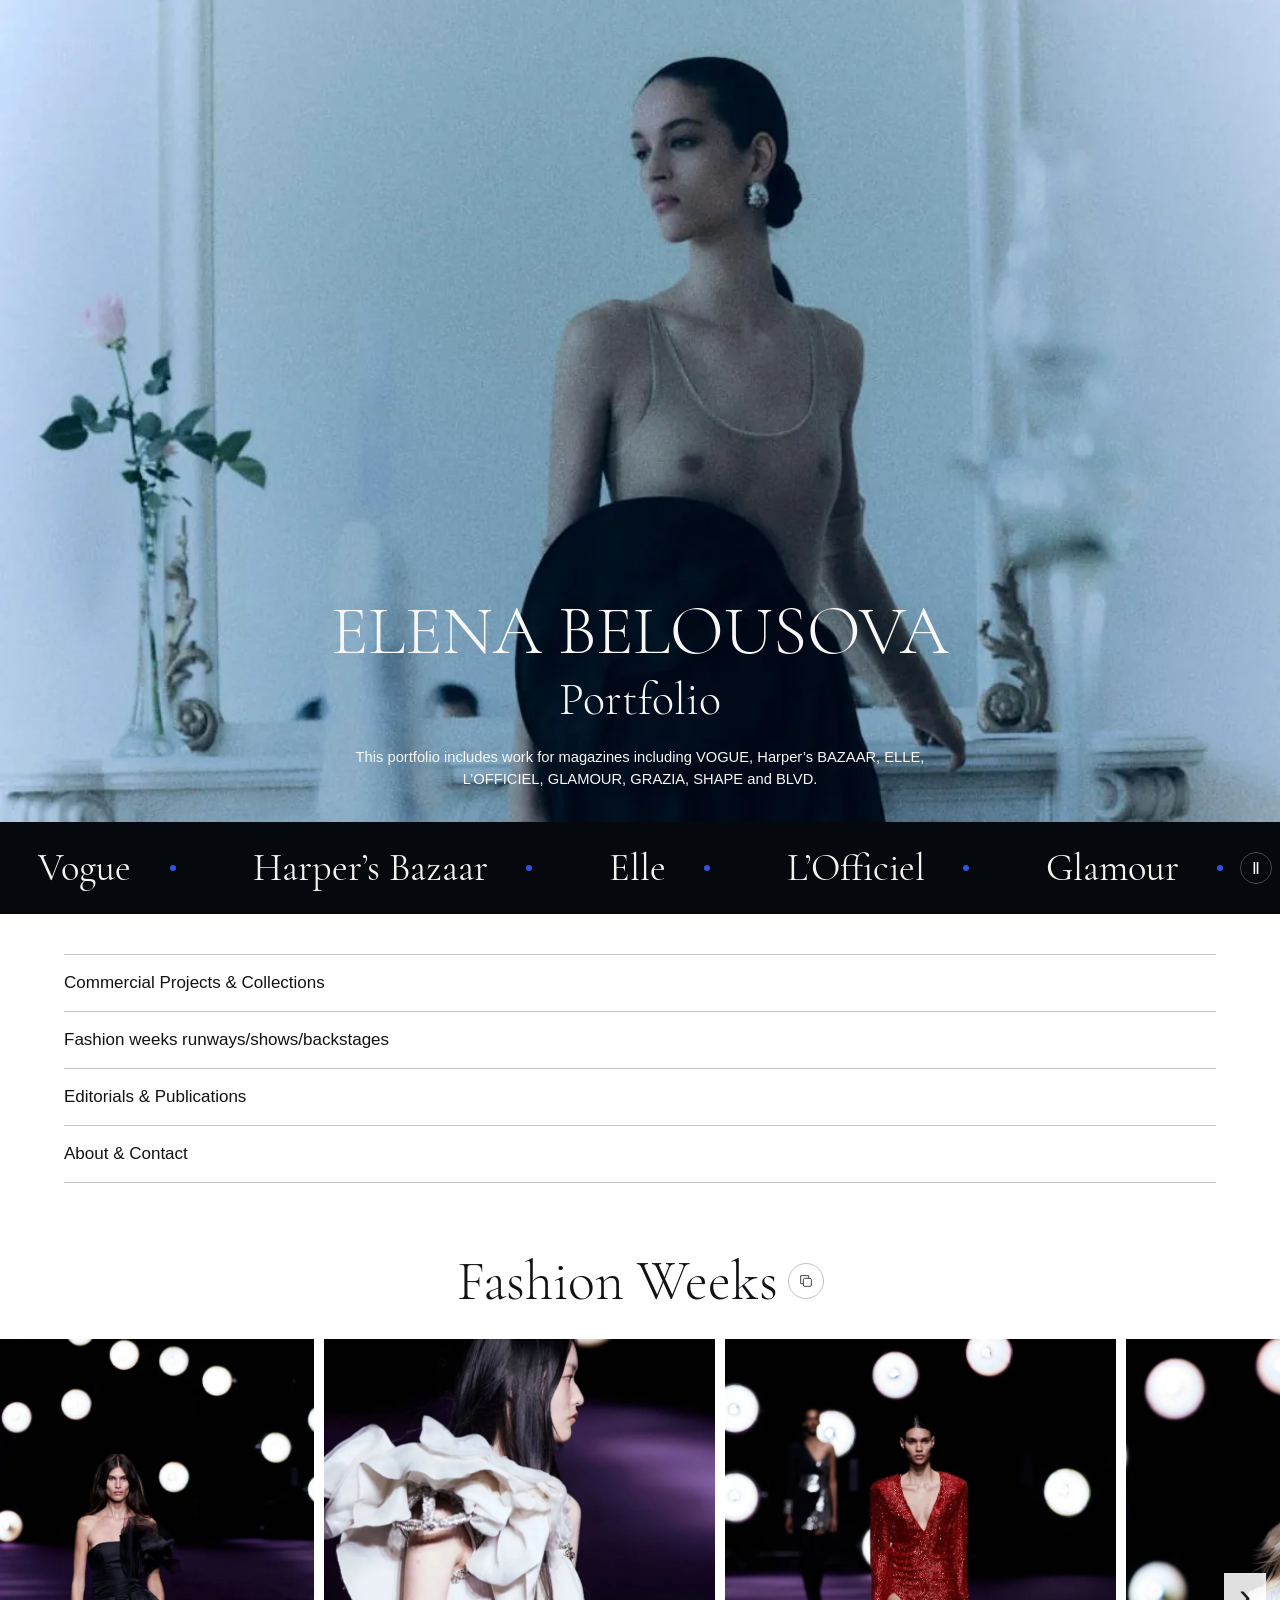
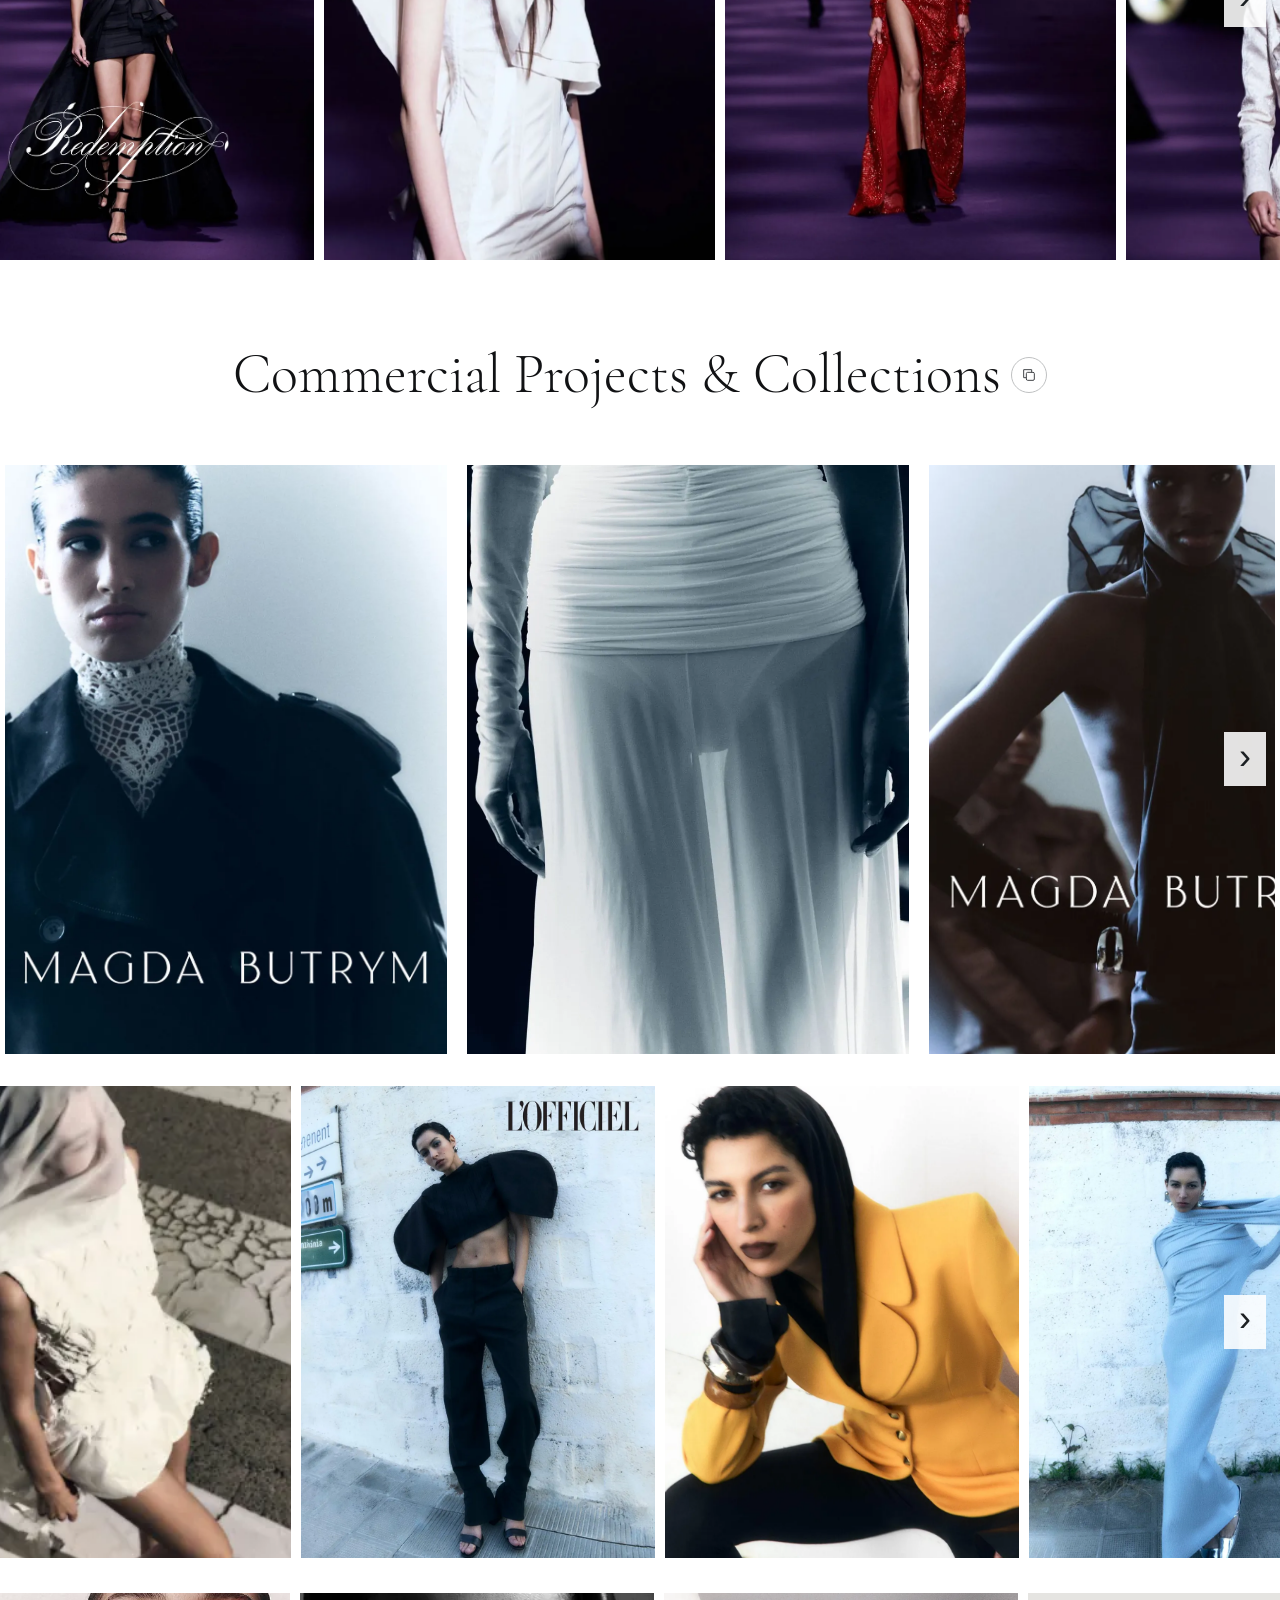
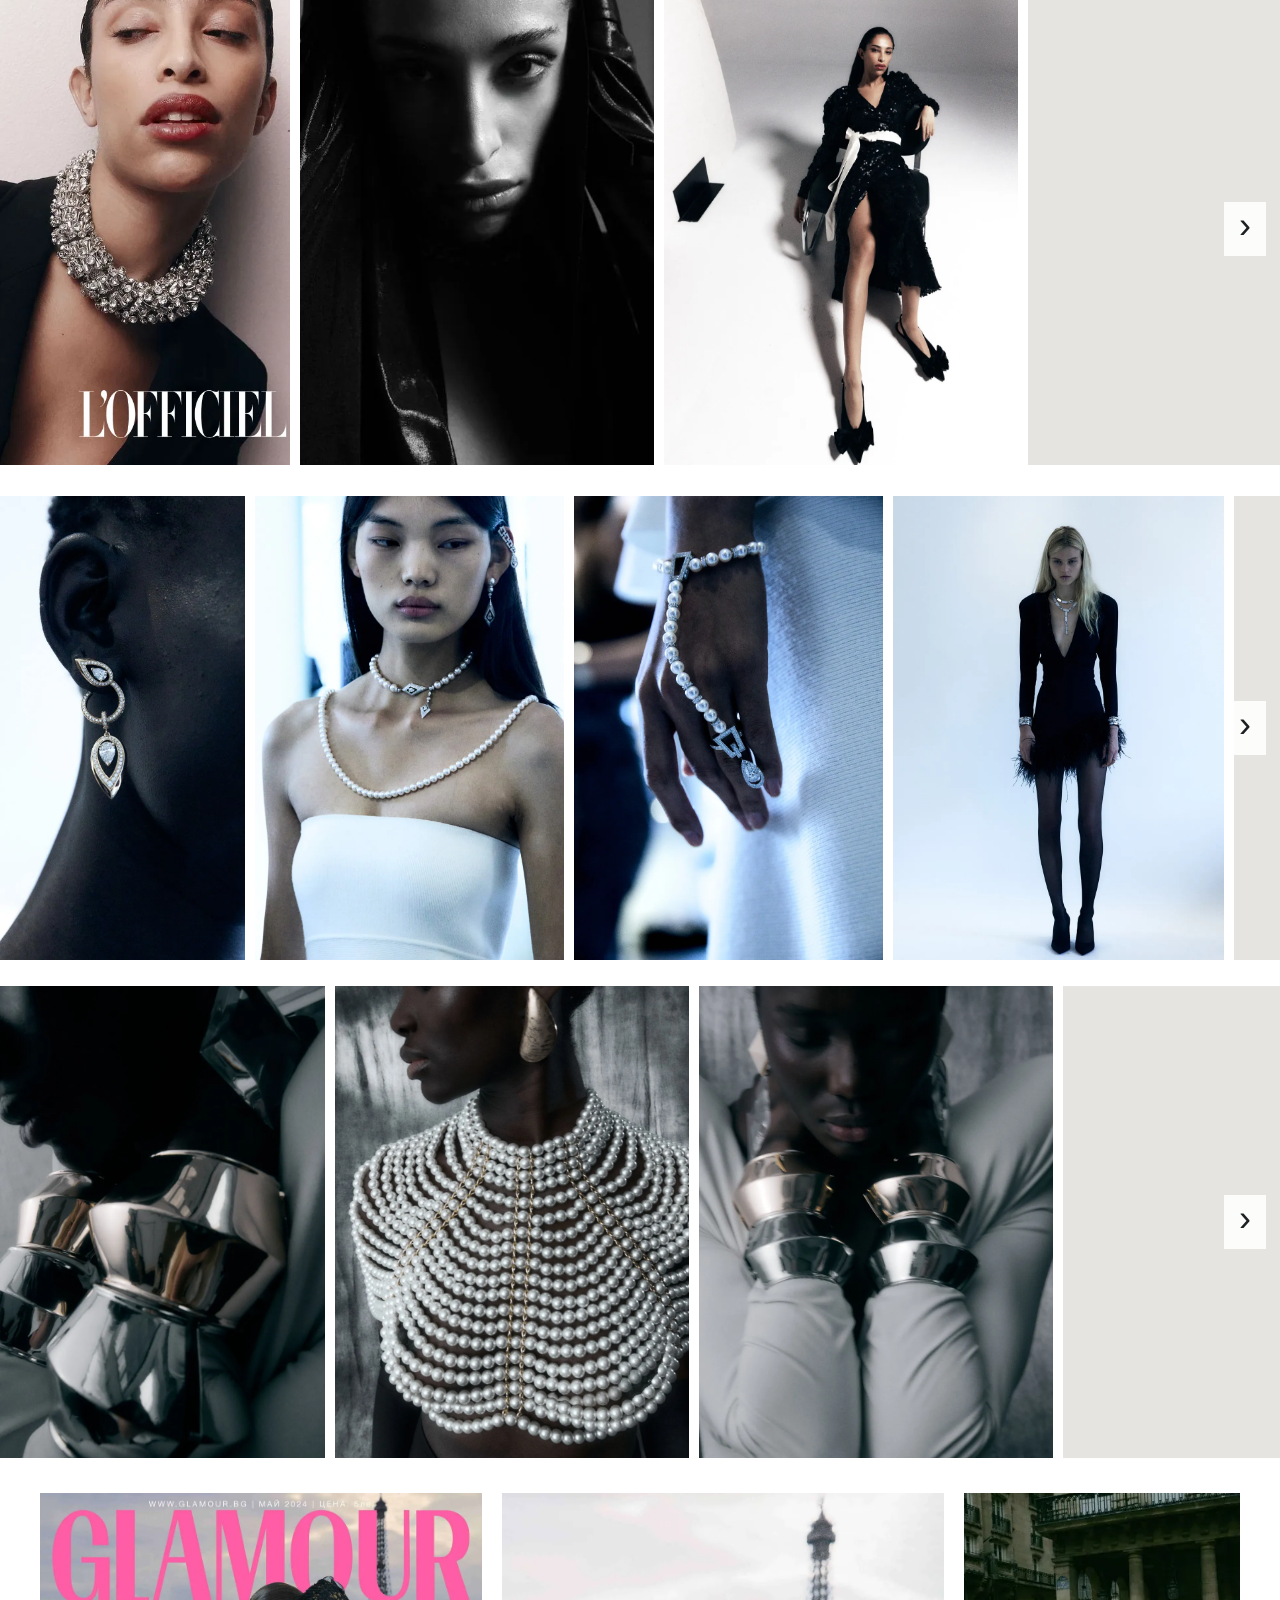
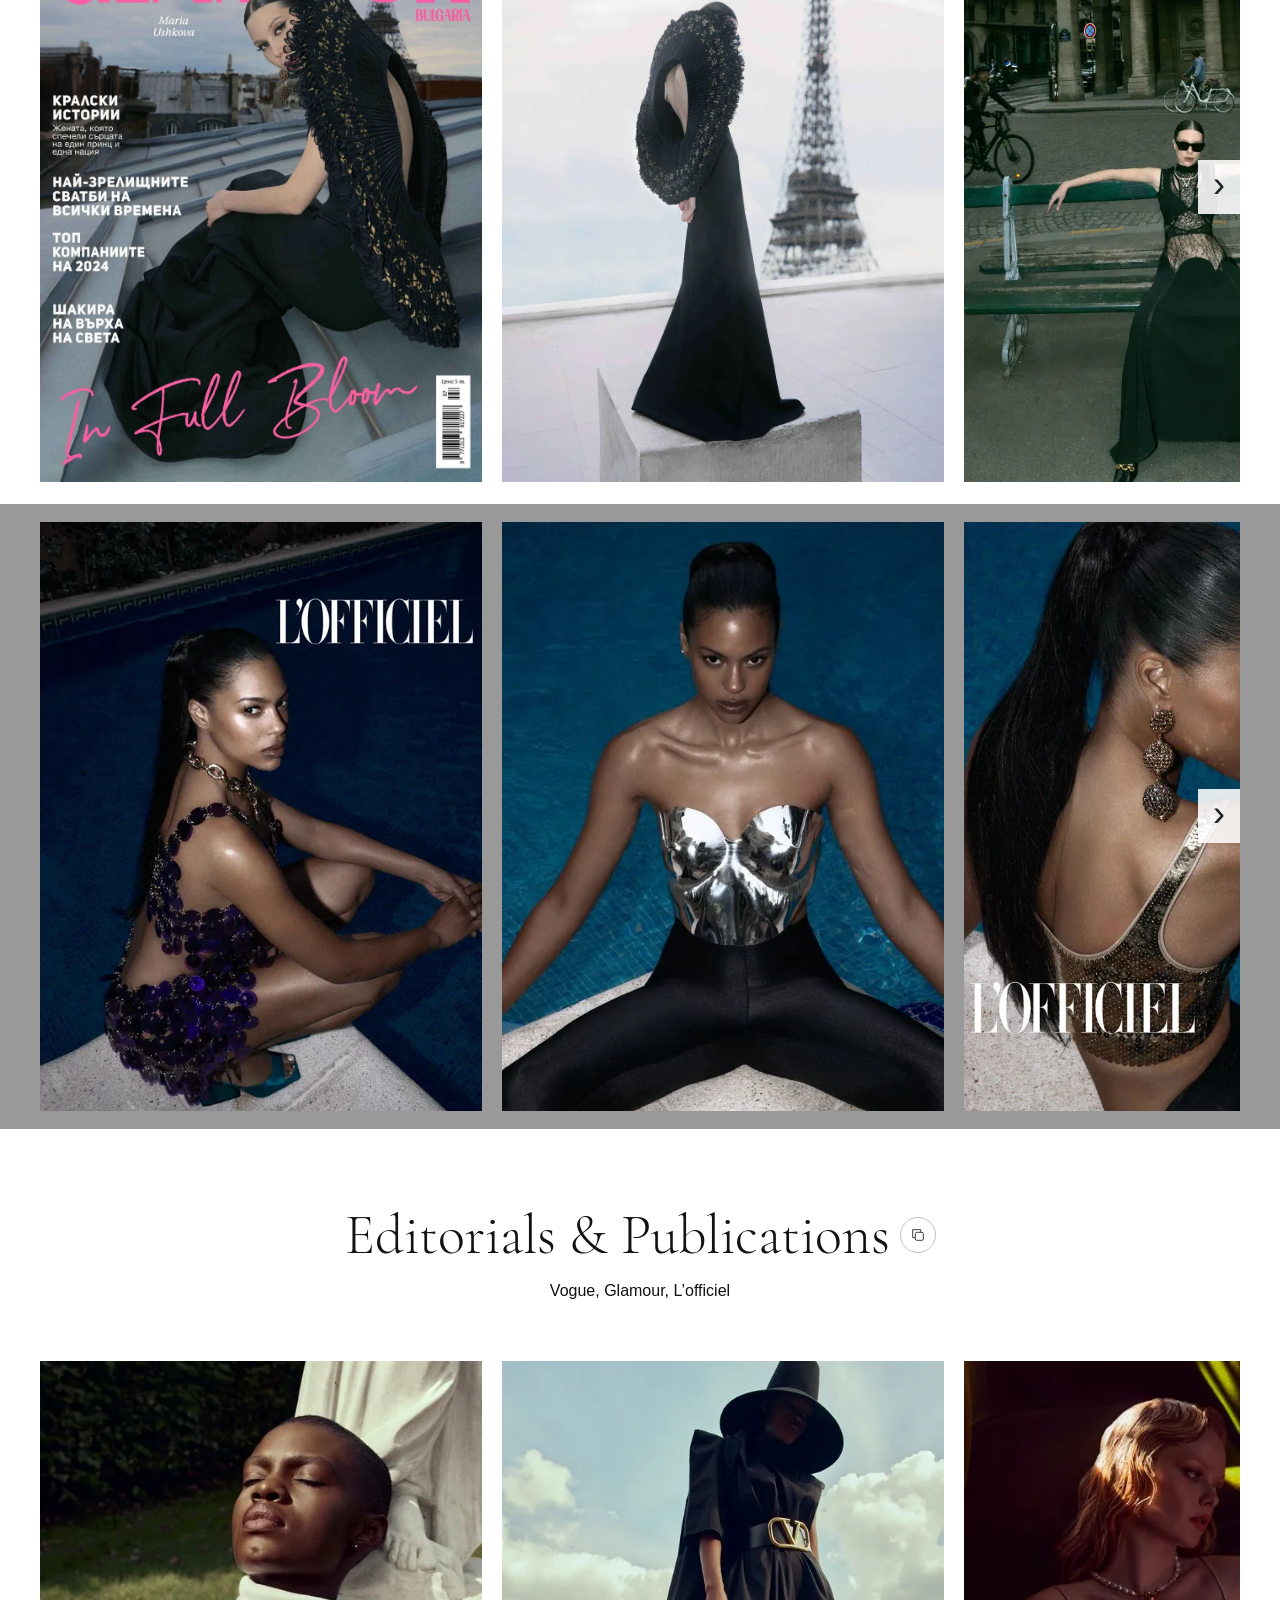
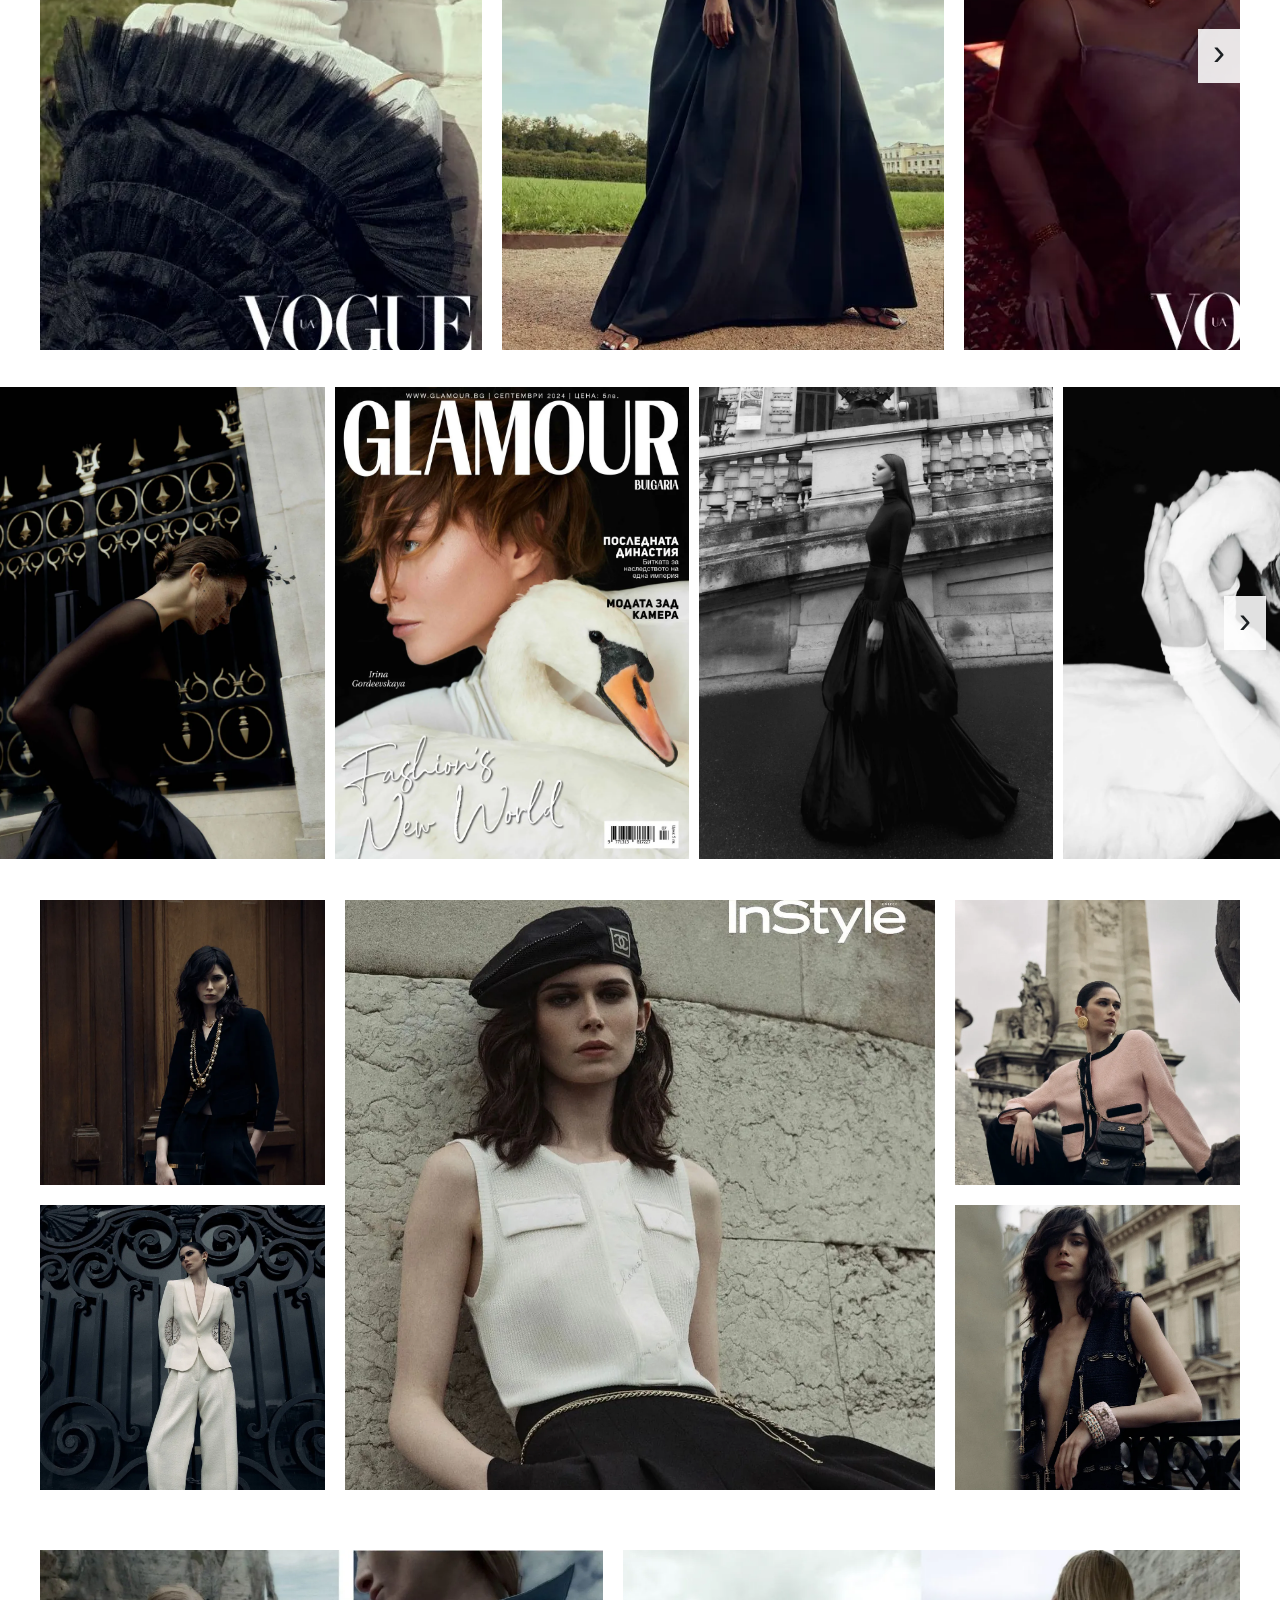
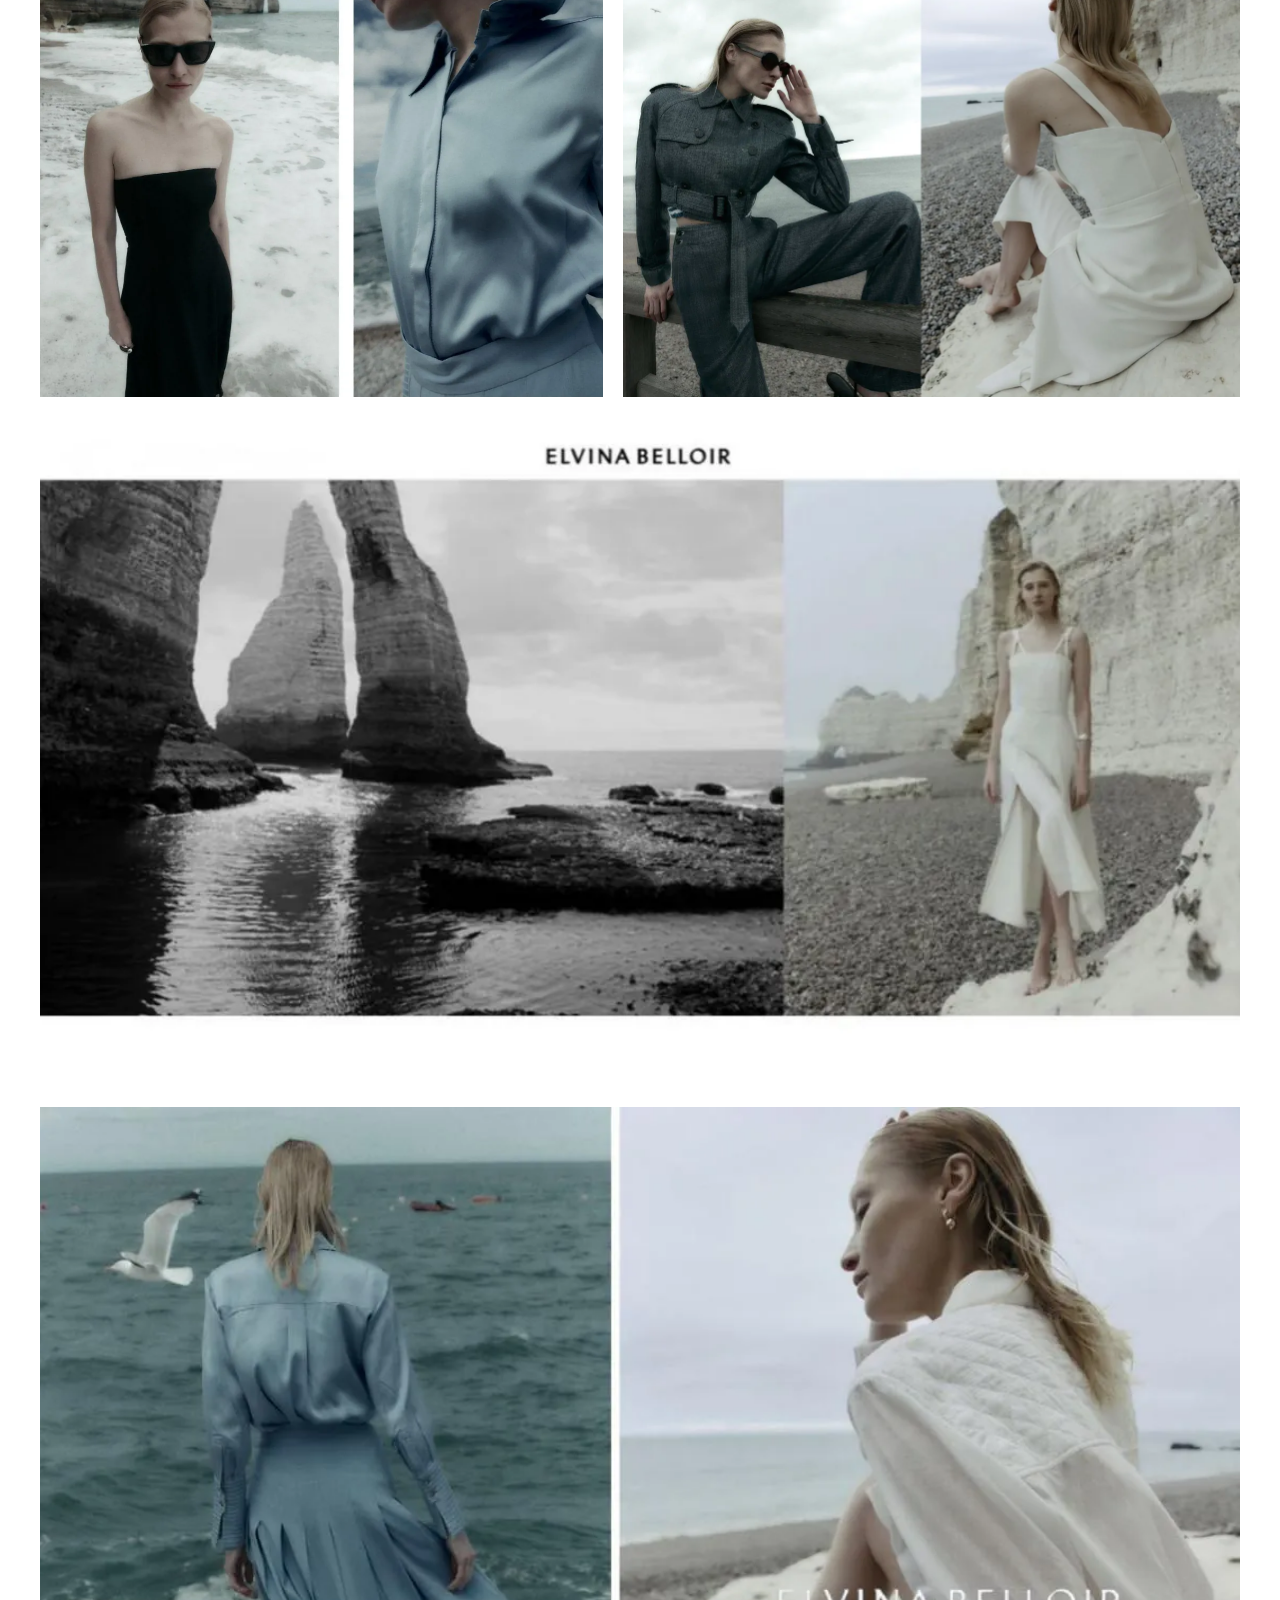
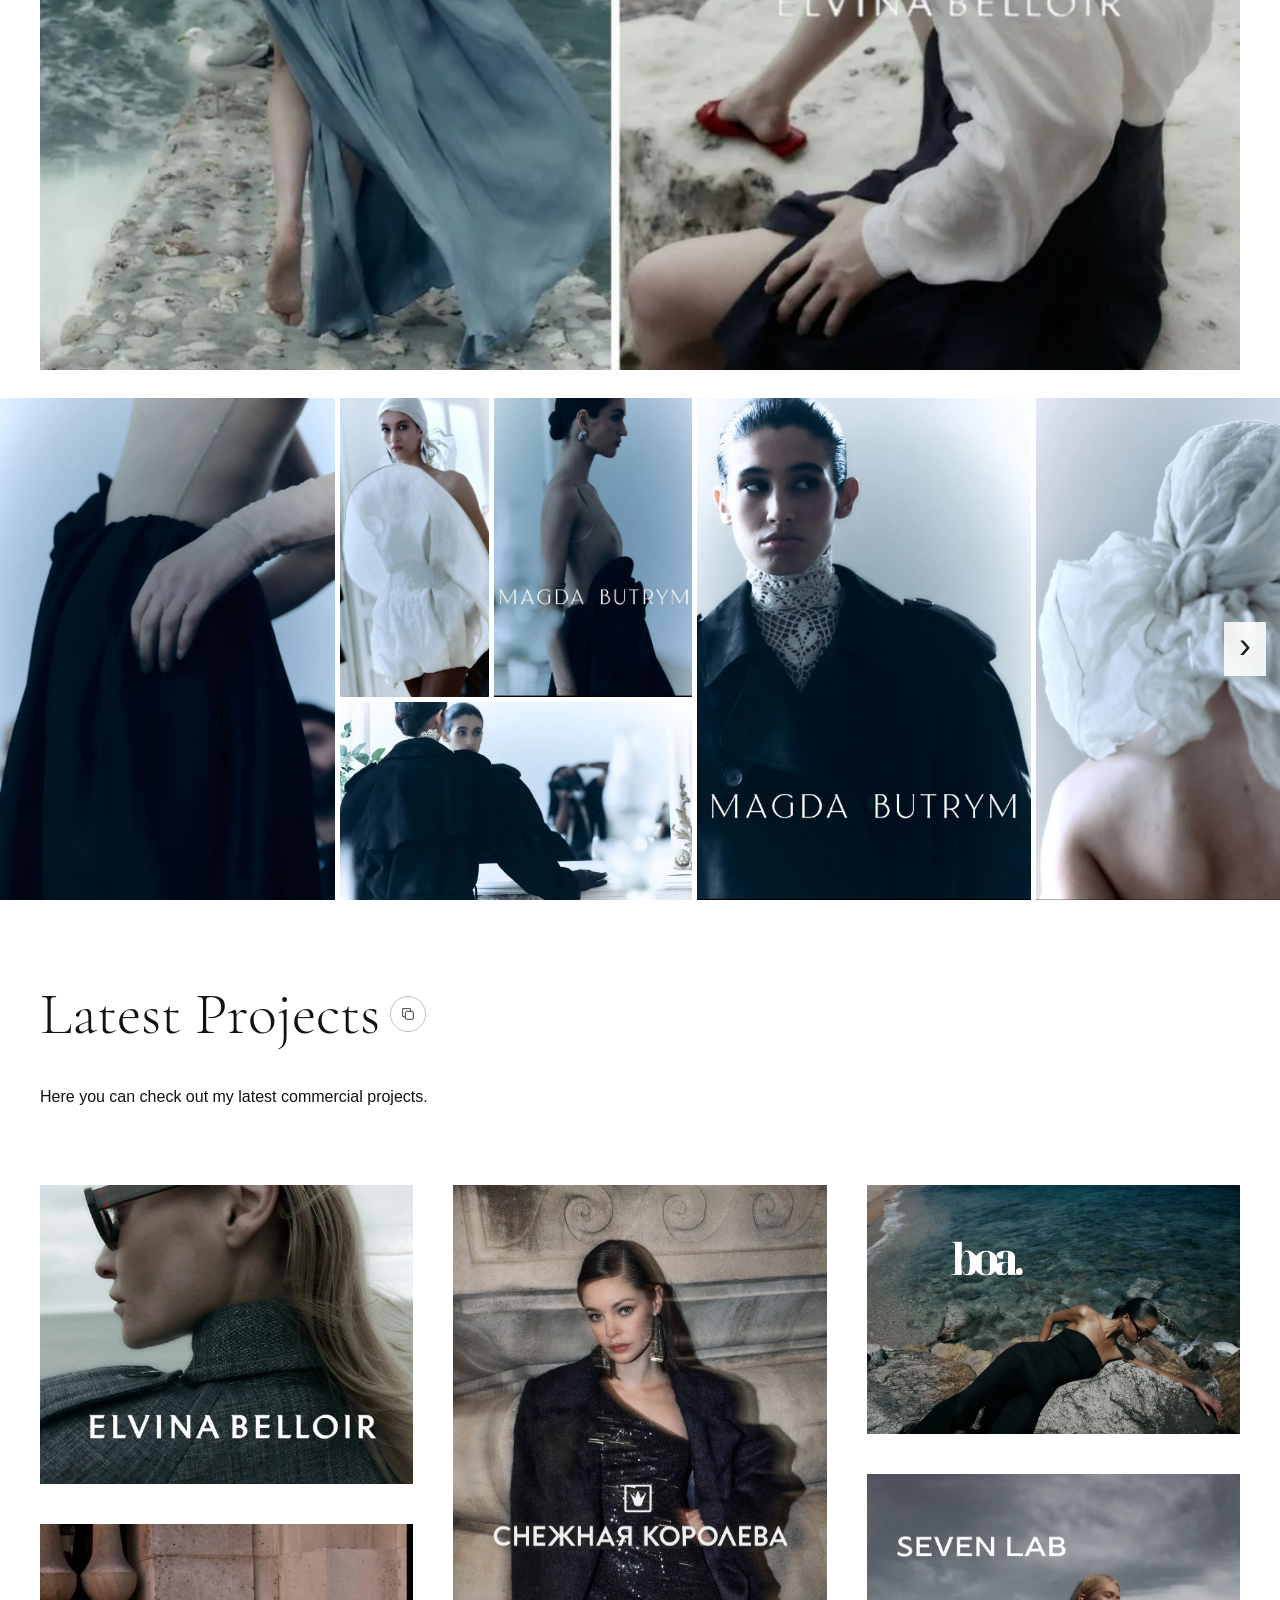
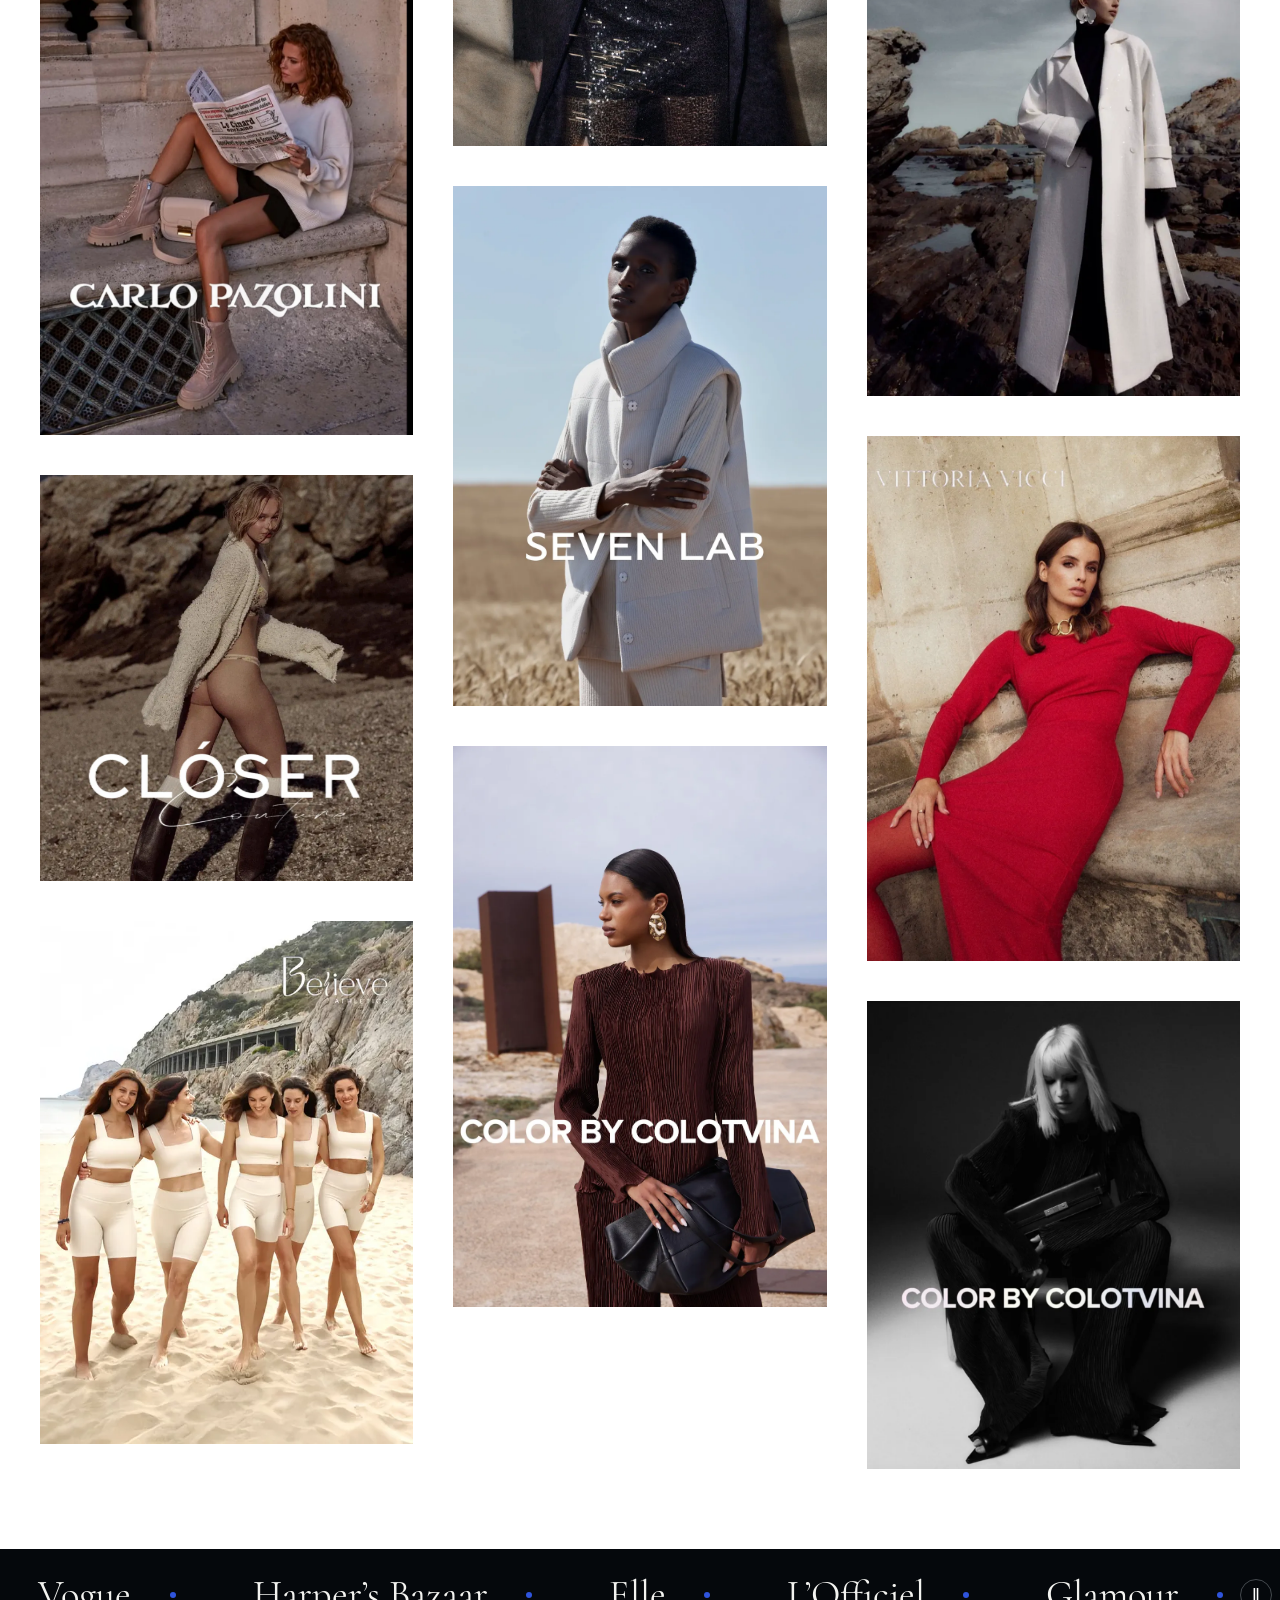
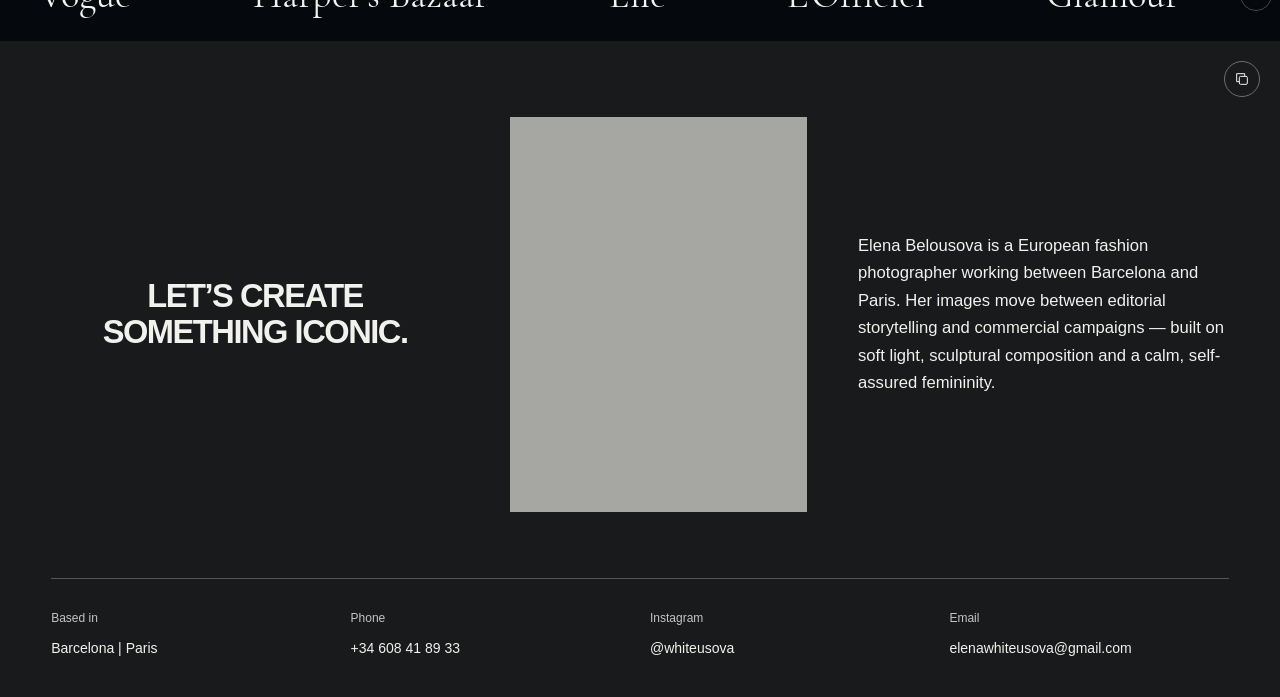
==== commit 566f9bbb: "fix(portfolio): preserve source gallery widths" ====
--- a/index.html
+++ b/index.html
@@ -6,9 +6,9 @@
   <meta name="description" content="Elena Belousova, European fashion photographer working between Barcelona and Paris.">
   <title>Elena Belousova | Fashion Photographer</title>
   <link rel="stylesheet" href="shell.css">
-  <link rel="stylesheet" href="gallery.css">
-  <script src="gallery-data.js" defer></script>
-  <script src="app.js" defer></script>
+  <link rel="stylesheet" href="gallery.css?v=20261006-spacing">
+  <script src="gallery-data.js?v=20261006-spacing" defer></script>
+  <script src="app.js?v=20261006-spacing" defer></script>
 </head>
 <body>
   <a class="skip-link" href="#section-index">Skip to portfolio sections</a>
--- a/gallery.css
+++ b/gallery.css
@@ -9,7 +9,7 @@
 #latest-projects .section-heading { justify-content: flex-start; text-align: left; padding: 82px 40px 76px; }
 #latest-projects .section-heading p { margin-top: 28px; }
 .photo-row { position: relative; margin-top: var(--row-before); }
-.row-viewport { margin-inline: var(--row-inset); overflow-x: auto; overflow-y: hidden; scrollbar-width: none; overscroll-behavior-x: contain; }
+.row-viewport { margin-left: var(--row-left, var(--row-inset)); margin-right: var(--row-right, var(--row-inset)); overflow-x: auto; overflow-y: hidden; scrollbar-width: none; overscroll-behavior-x: contain; }
 .row-viewport::-webkit-scrollbar, .layout-viewport::-webkit-scrollbar, .latest-board::-webkit-scrollbar { display: none; }
 .row-strip { display: flex; gap: var(--row-gap); height: var(--row-height); width: max-content; }
 .photo-frame { position: relative; display: block; margin: 0; padding: 0; overflow: hidden; border: 0; border-radius: 0; background: #e5e4e1; color: #383b3d; text-decoration: none; cursor: pointer; }
@@ -20,8 +20,8 @@
 .row-controls { position: absolute; inset: 0; pointer-events: none; }
 .row-controls[hidden] { display: none; }
 .row-arrow { position: absolute; top: 50%; width: 42px; height: 54px; padding: 0 0 5px; display: grid; place-items: center; border: 0; border-radius: 0; background: rgb(255 255 255 / .88); color: #1c2023; font-family: Arial, sans-serif; font-size: 36px; font-weight: 300; transform: translateY(-50%); cursor: pointer; pointer-events: auto; }
-.row-previous { left: max(14px, var(--row-inset, 0px)); }
-.row-next { right: max(14px, var(--row-inset, 0px)); }
+.row-previous { left: max(14px, var(--row-left, var(--row-inset, 0px))); }
+.row-next { right: max(14px, var(--row-right, var(--row-inset, 0px))); }
 .row-arrow:disabled { visibility: hidden; pointer-events: none; }
 .gray-row { padding-block: 18px; margin-top: 22px; background: #999; }
 .unavailable-photo { display: grid; place-items: center; padding: 20px; font: 13px/1.5 var(--sans); text-align: center; }
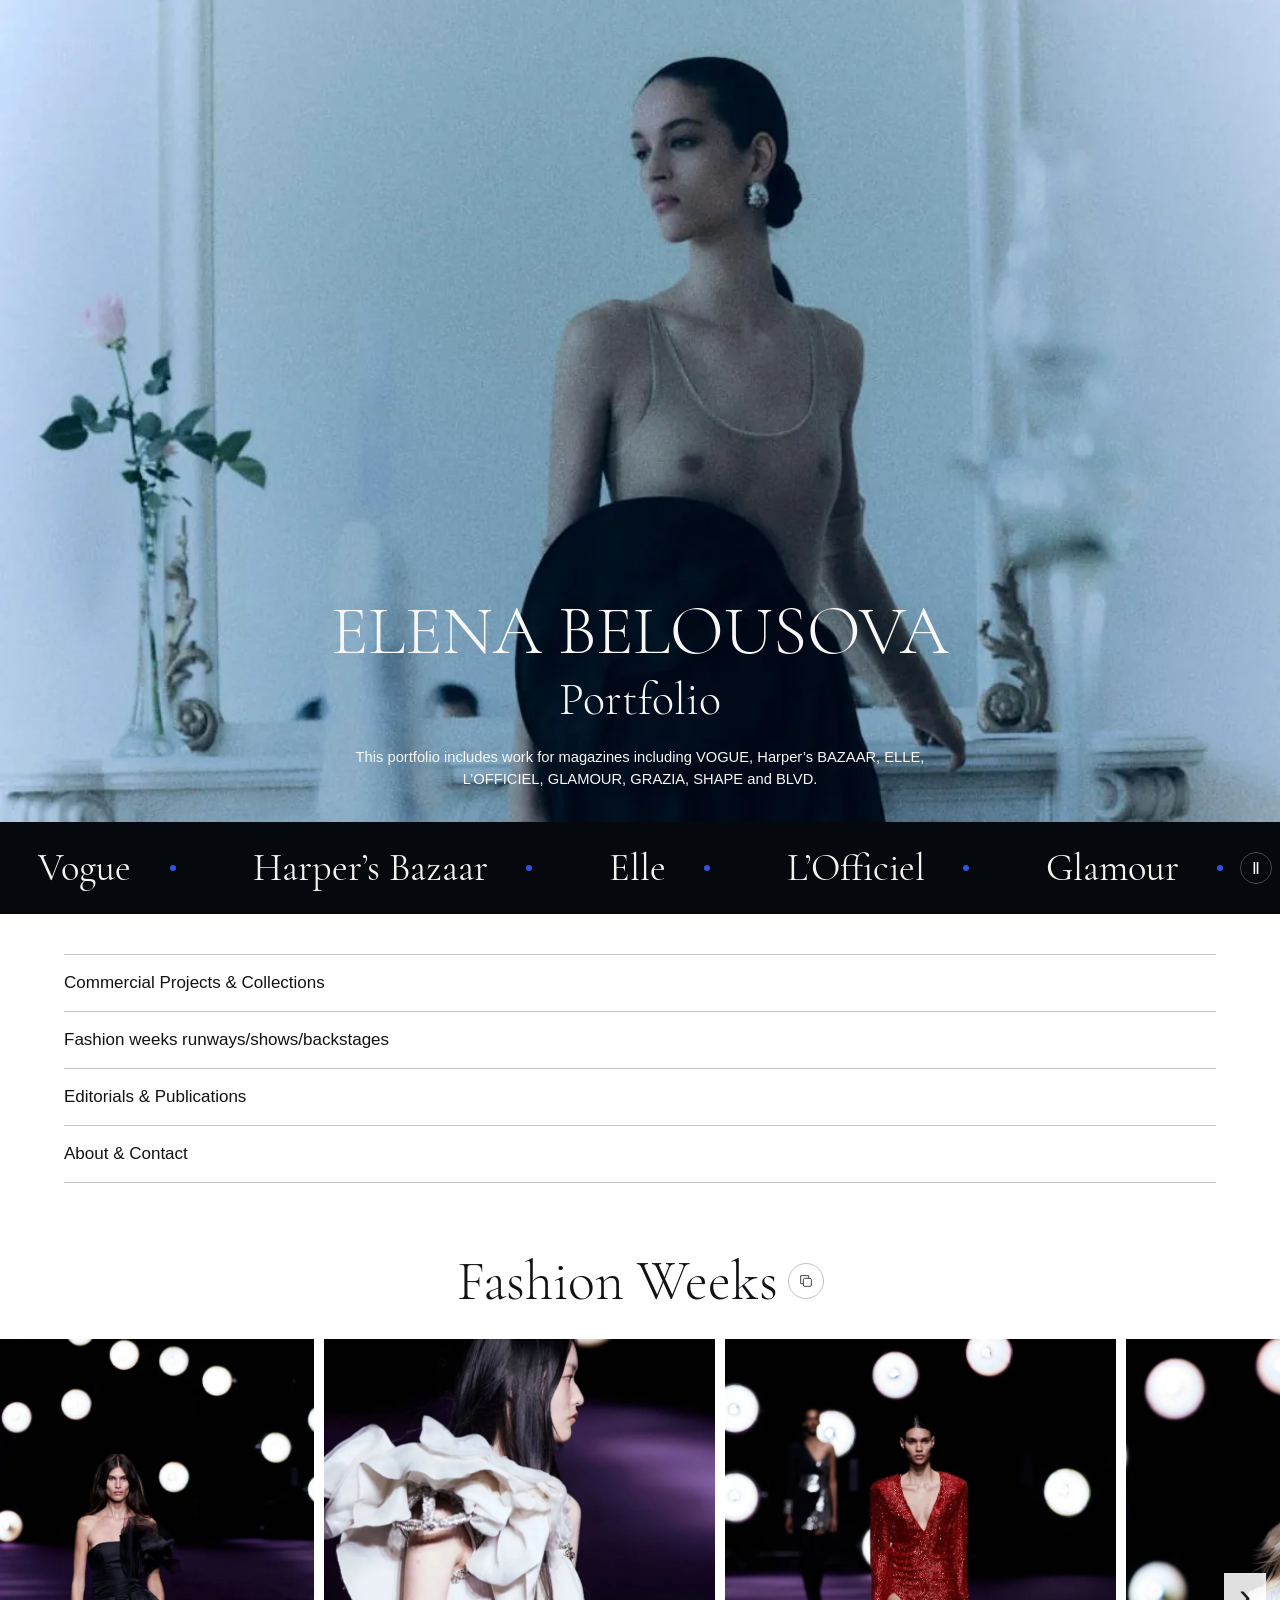
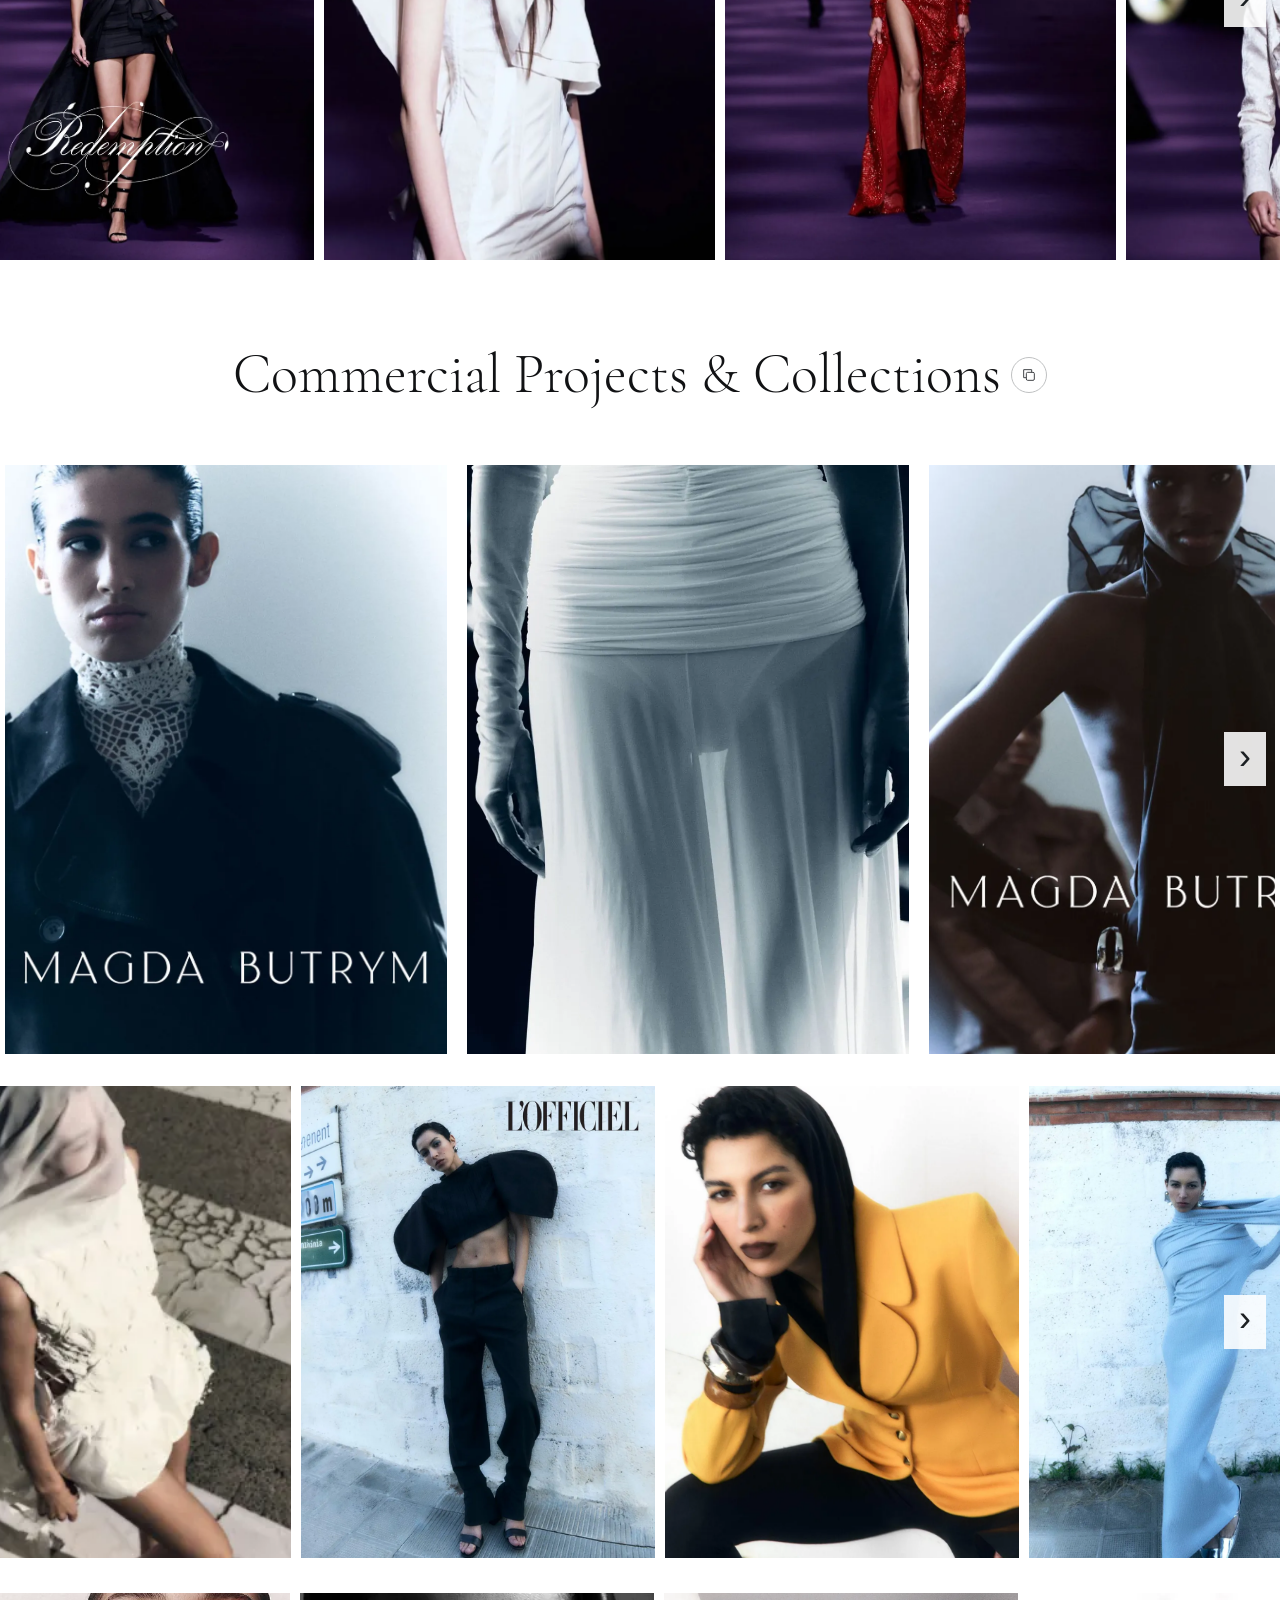
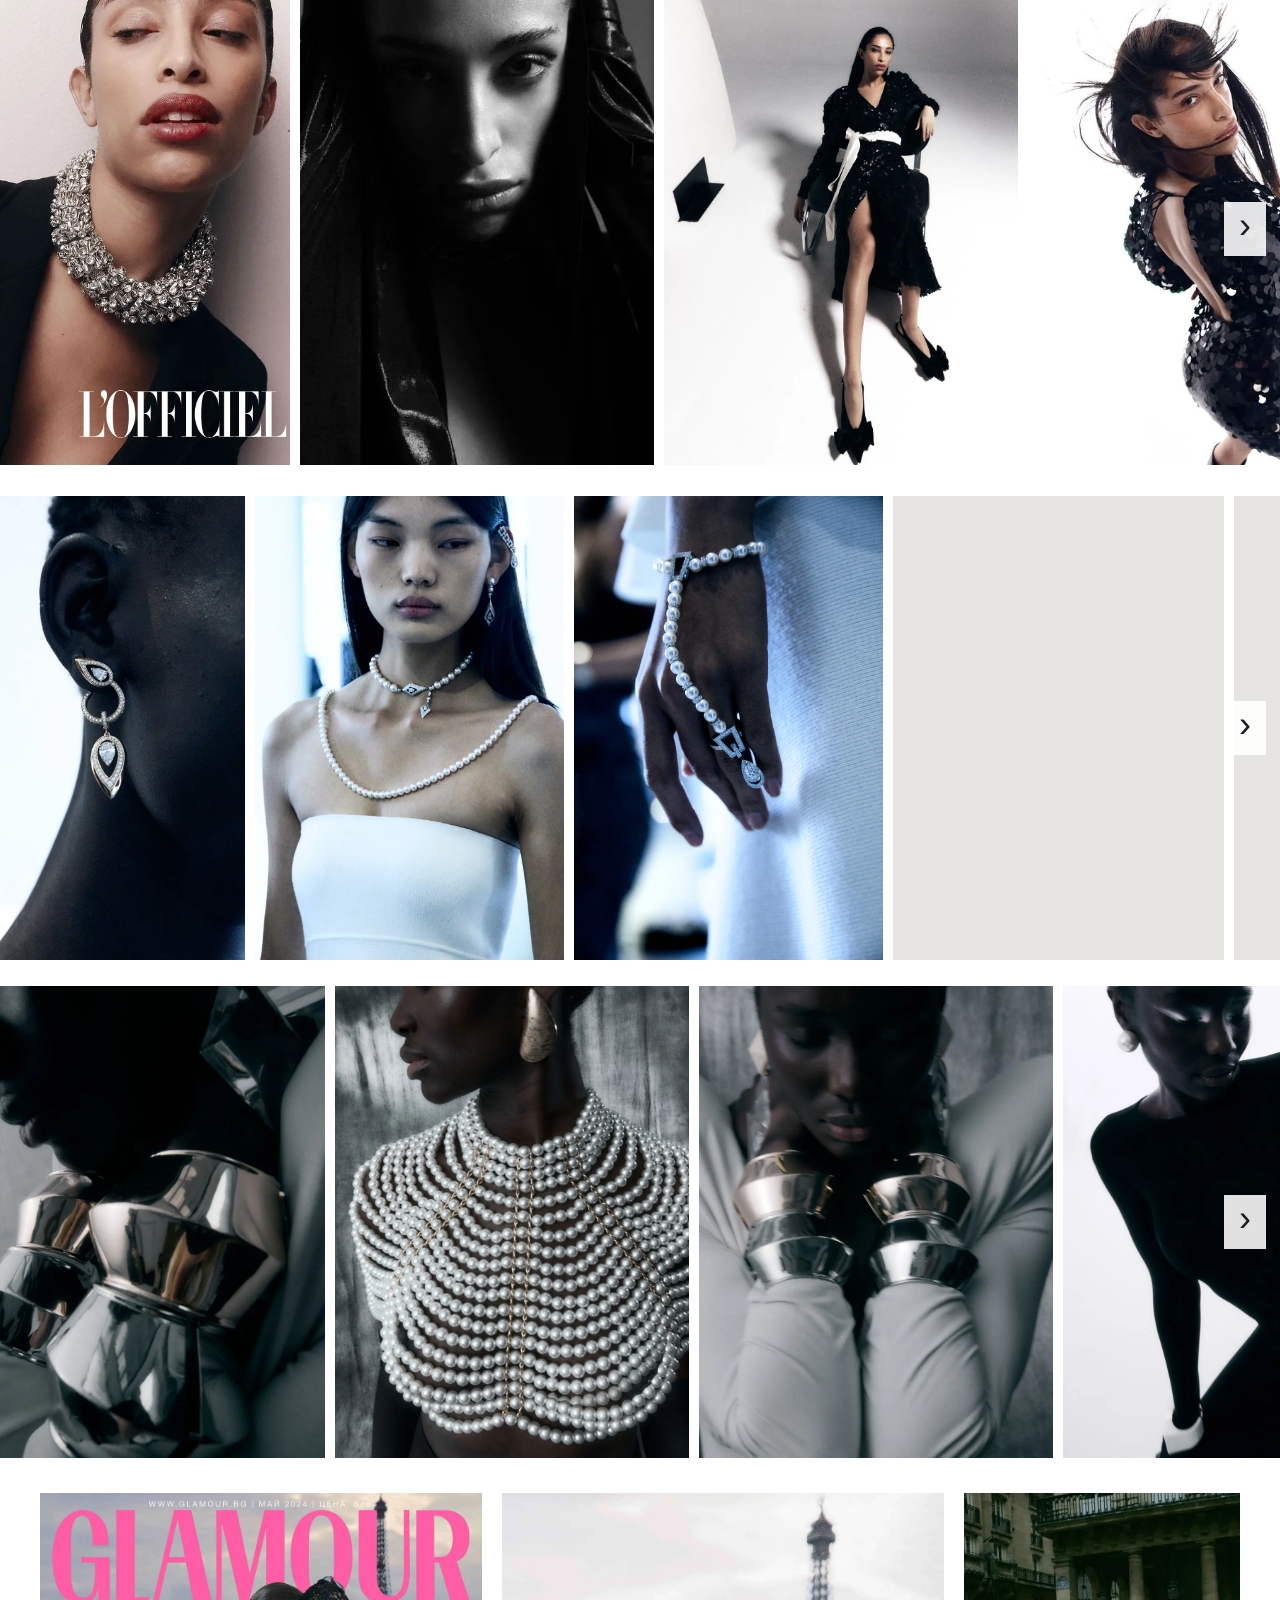
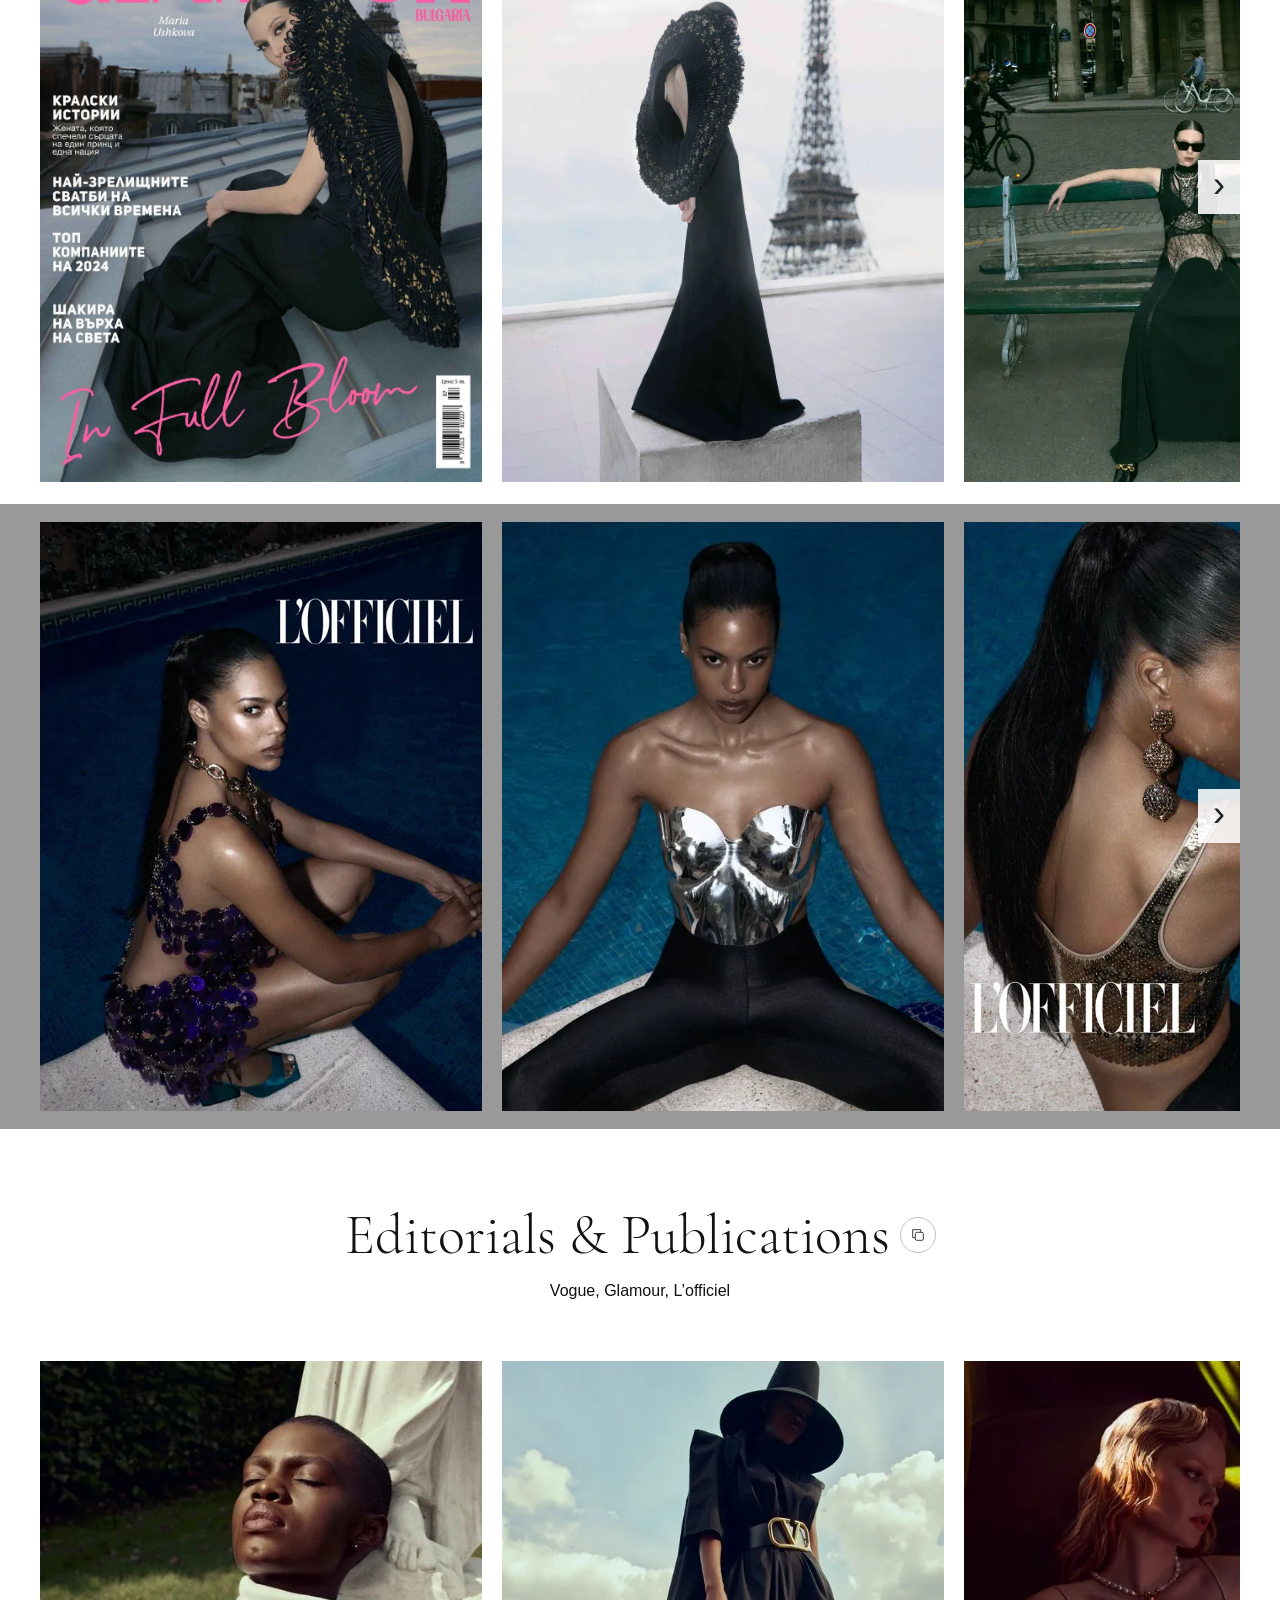
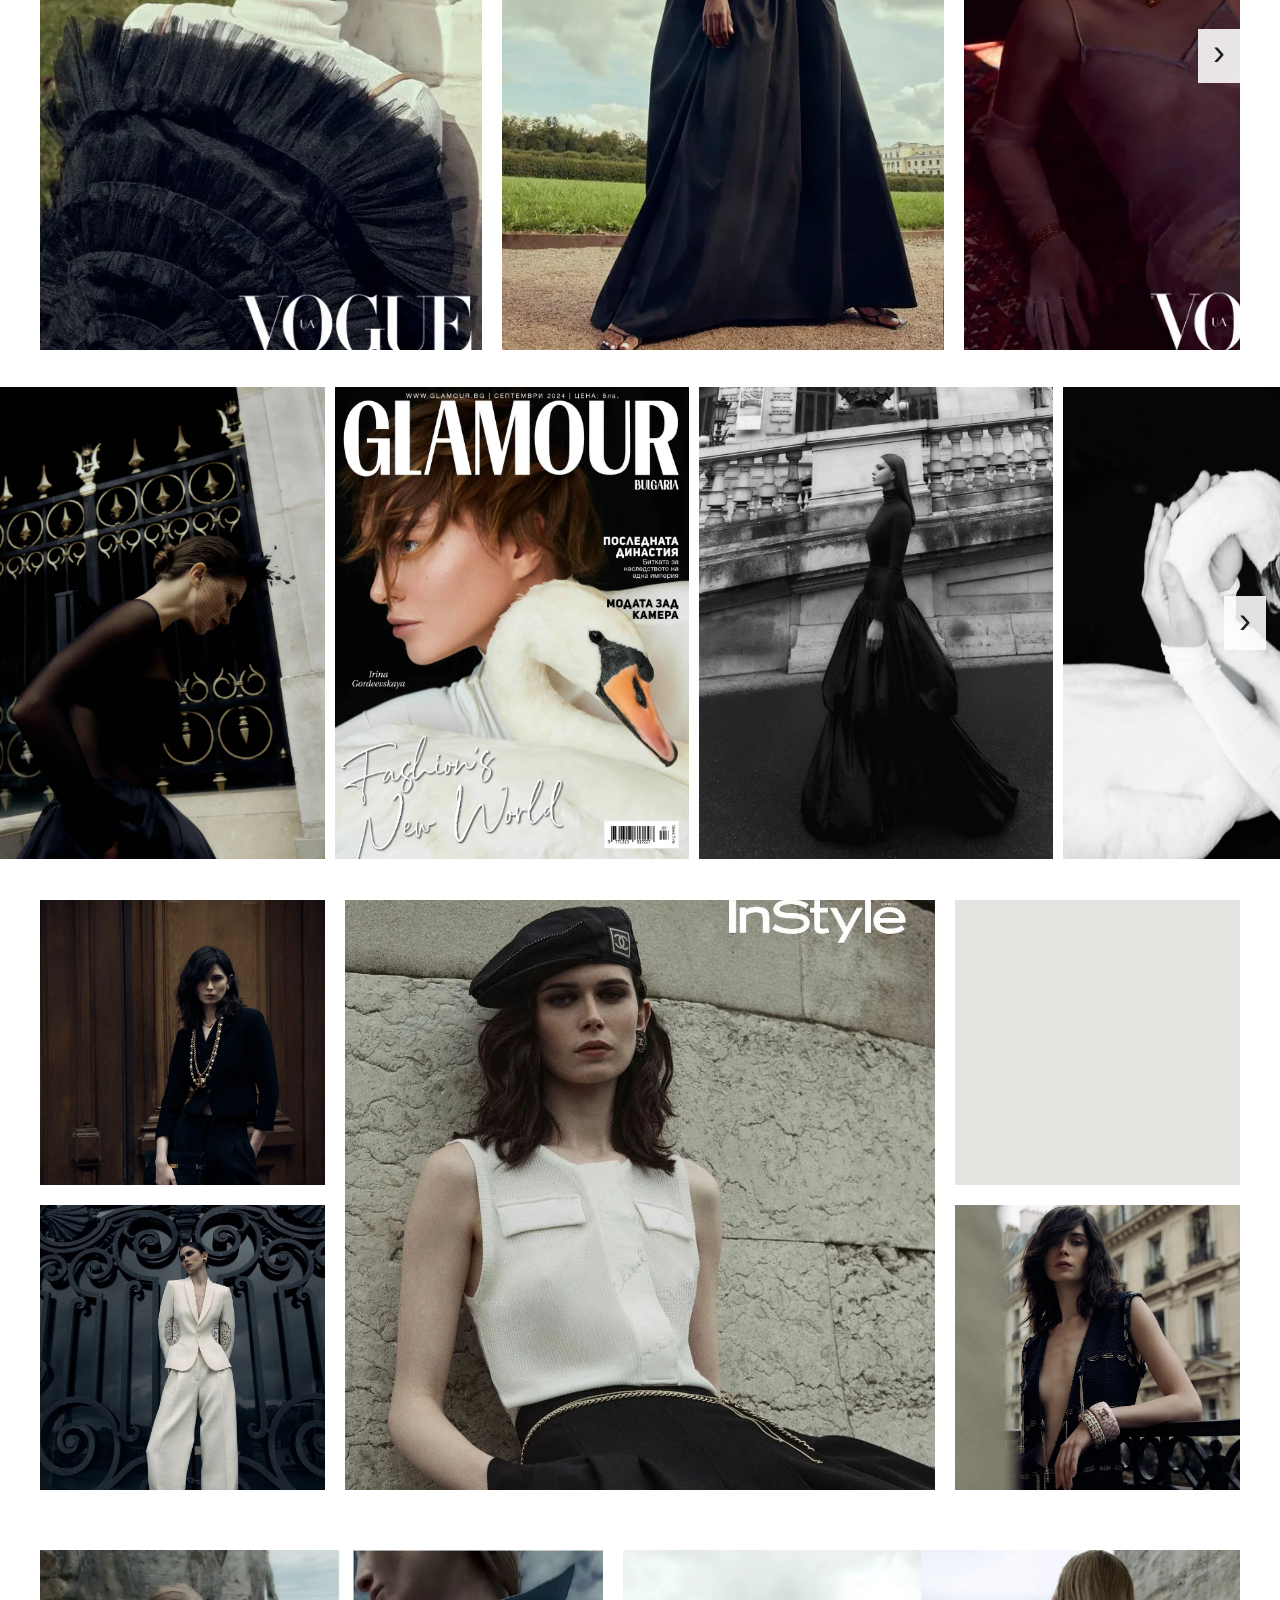
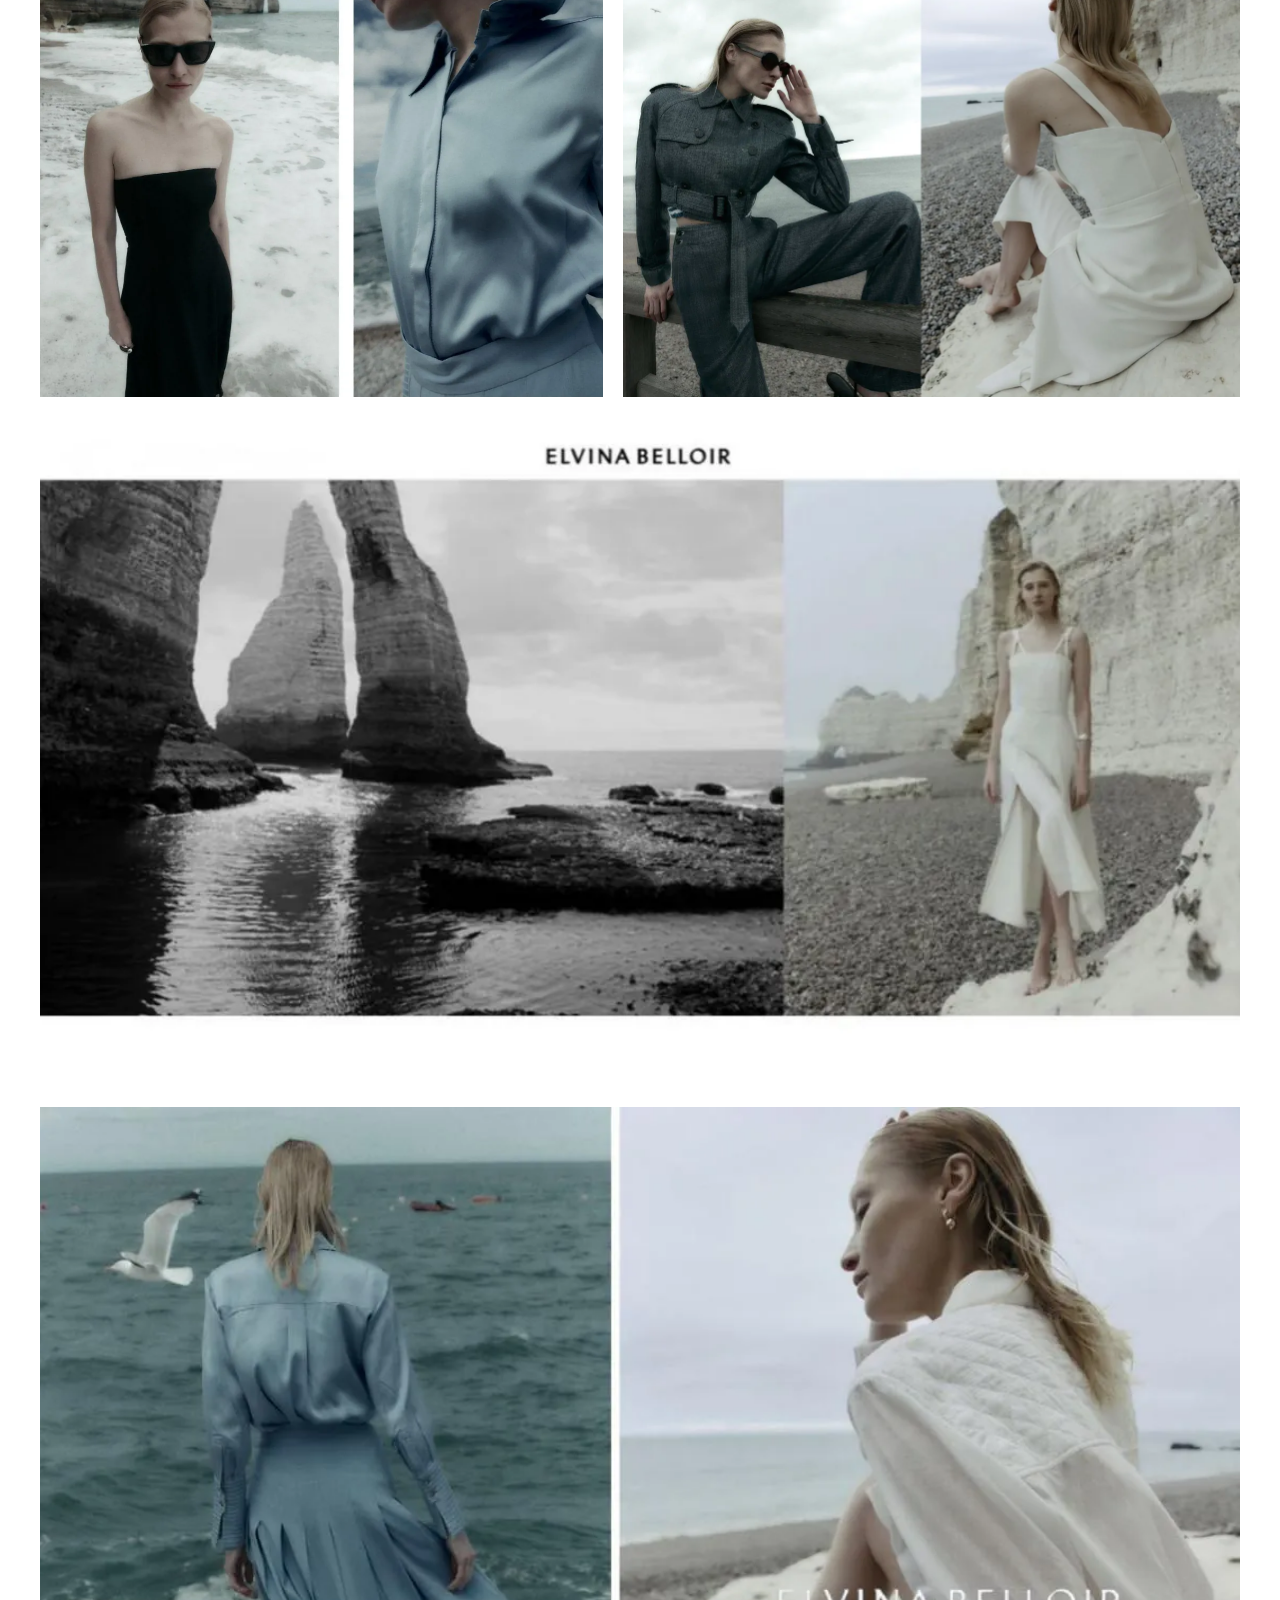
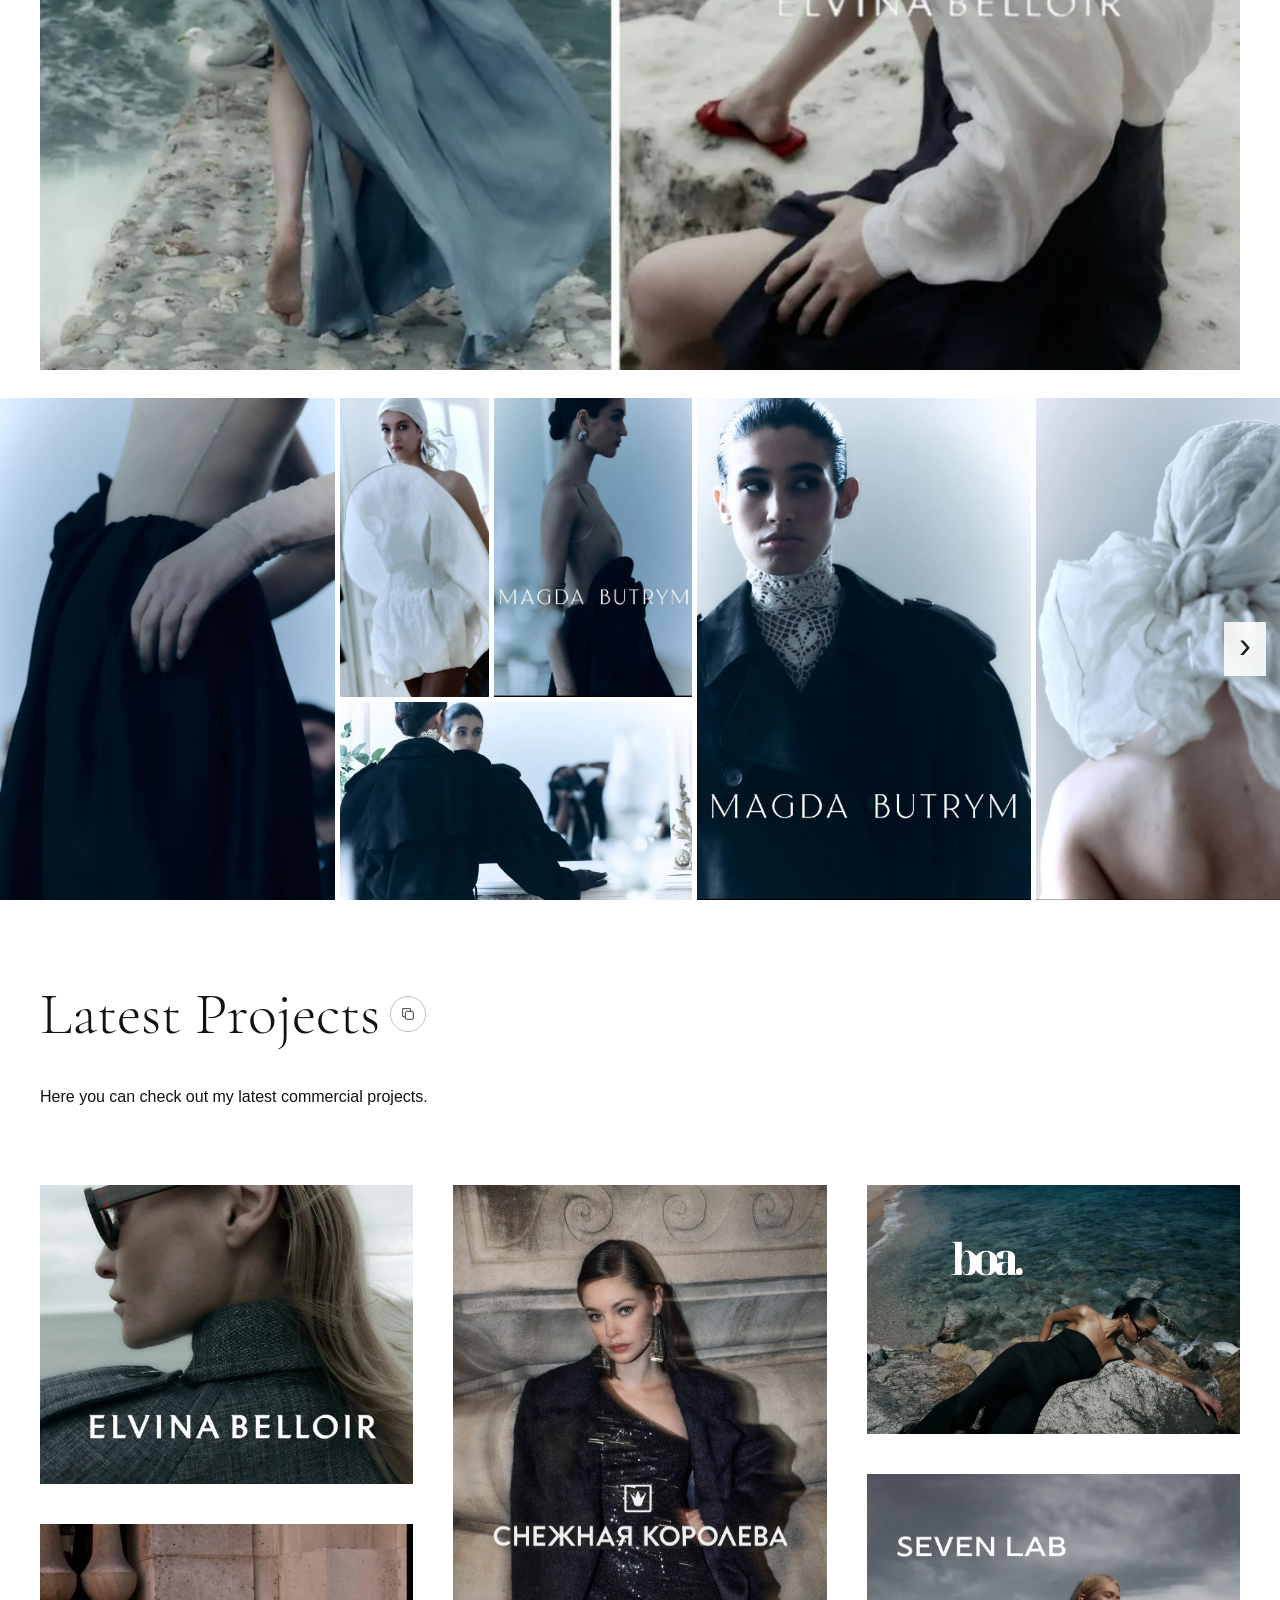
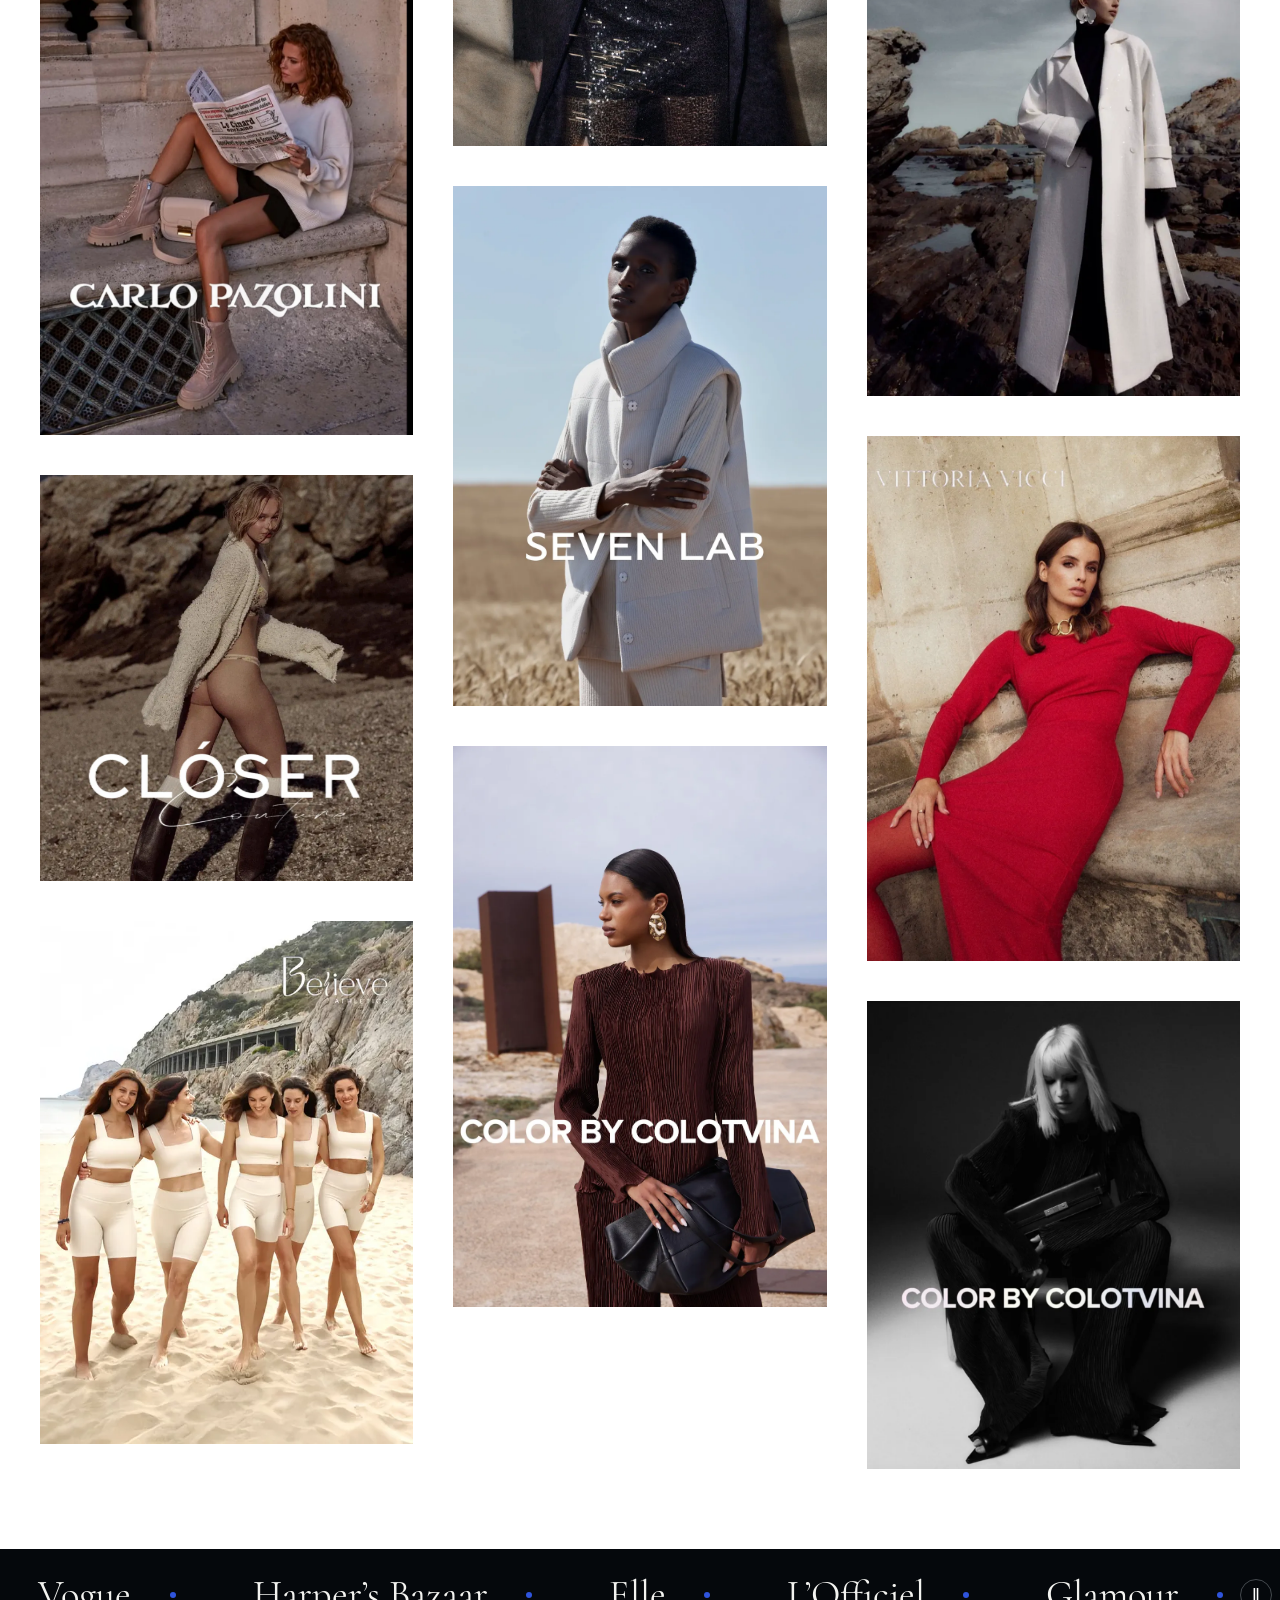
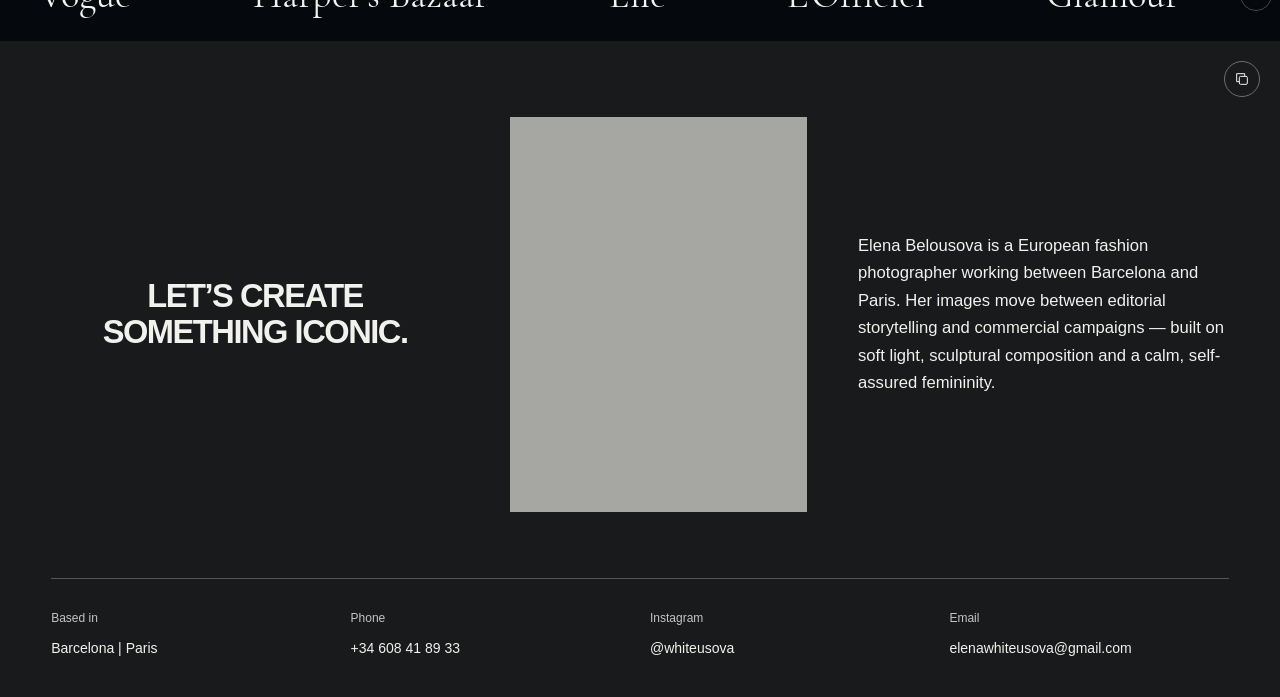
==== commit e565fbad: "fix(portfolio): retry transient image failures" ====
--- a/index.html
+++ b/index.html
@@ -6,9 +6,10 @@
   <meta name="description" content="Elena Belousova, European fashion photographer working between Barcelona and Paris.">
   <title>Elena Belousova | Fashion Photographer</title>
   <link rel="stylesheet" href="shell.css">
-  <link rel="stylesheet" href="gallery.css?v=20261006-spacing">
+  <link rel="stylesheet" href="gallery.css?v=20261006-images">
   <script src="gallery-data.js?v=20261006-spacing" defer></script>
-  <script src="app.js?v=20261006-spacing" defer></script>
+  <script src="image-loader.js?v=20261006-images" defer></script>
+  <script src="app.js?v=20261006-images" defer></script>
 </head>
 <body>
   <a class="skip-link" href="#section-index">Skip to portfolio sections</a>
--- a/gallery.css
+++ b/gallery.css
@@ -15,6 +15,7 @@
 .photo-frame { position: relative; display: block; margin: 0; padding: 0; overflow: hidden; border: 0; border-radius: 0; background: #e5e4e1; color: #383b3d; text-decoration: none; cursor: pointer; }
 .row-strip .photo-frame { flex: 0 0 var(--frame-width); width: var(--frame-width); height: 100%; }
 .photo-frame img { display: block; width: 100%; height: 100%; object-fit: cover; transition: transform .55s ease; }
+.photo-frame img[hidden], .photo-viewer img[hidden] { display: none; }
 @media (hover: hover) { .photo-frame:hover img { transform: scale(1.025); } }
 .photo-frame:focus-visible { outline-offset: -4px; }
 .row-controls { position: absolute; inset: 0; pointer-events: none; }
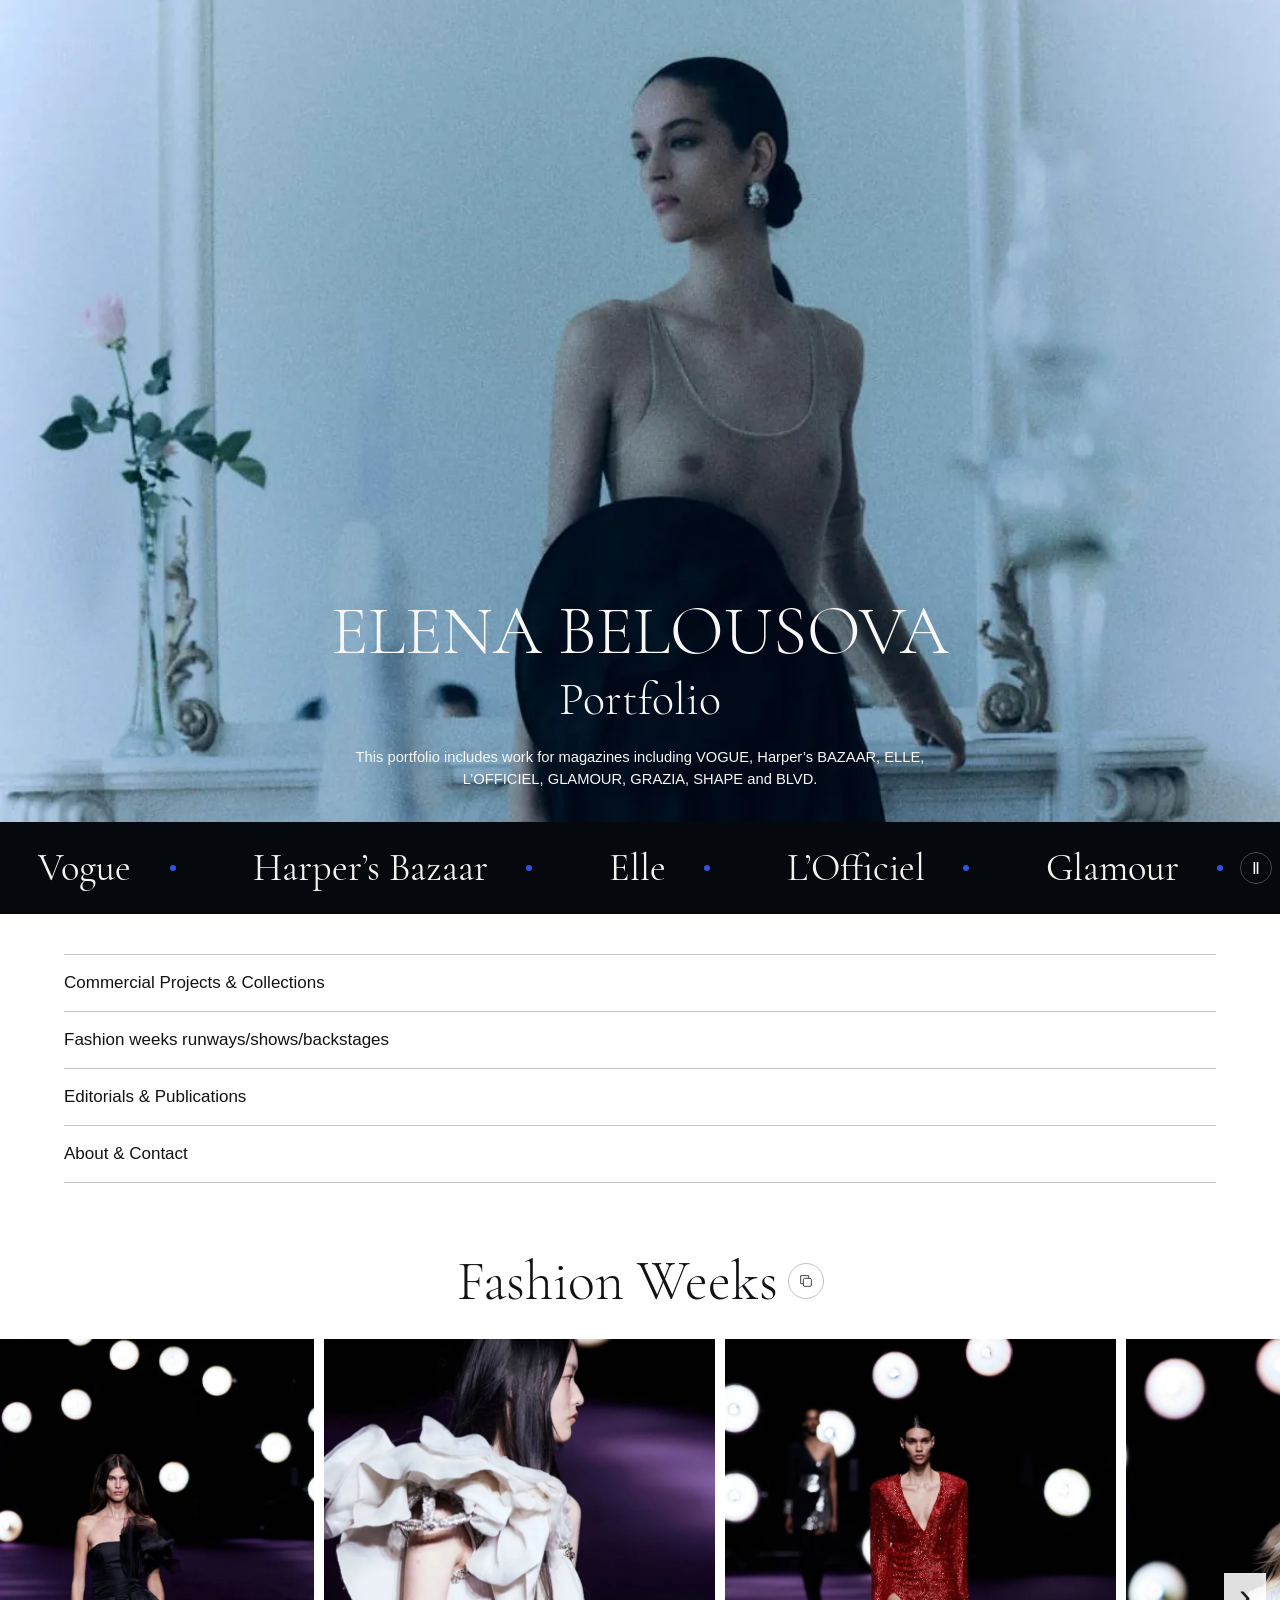
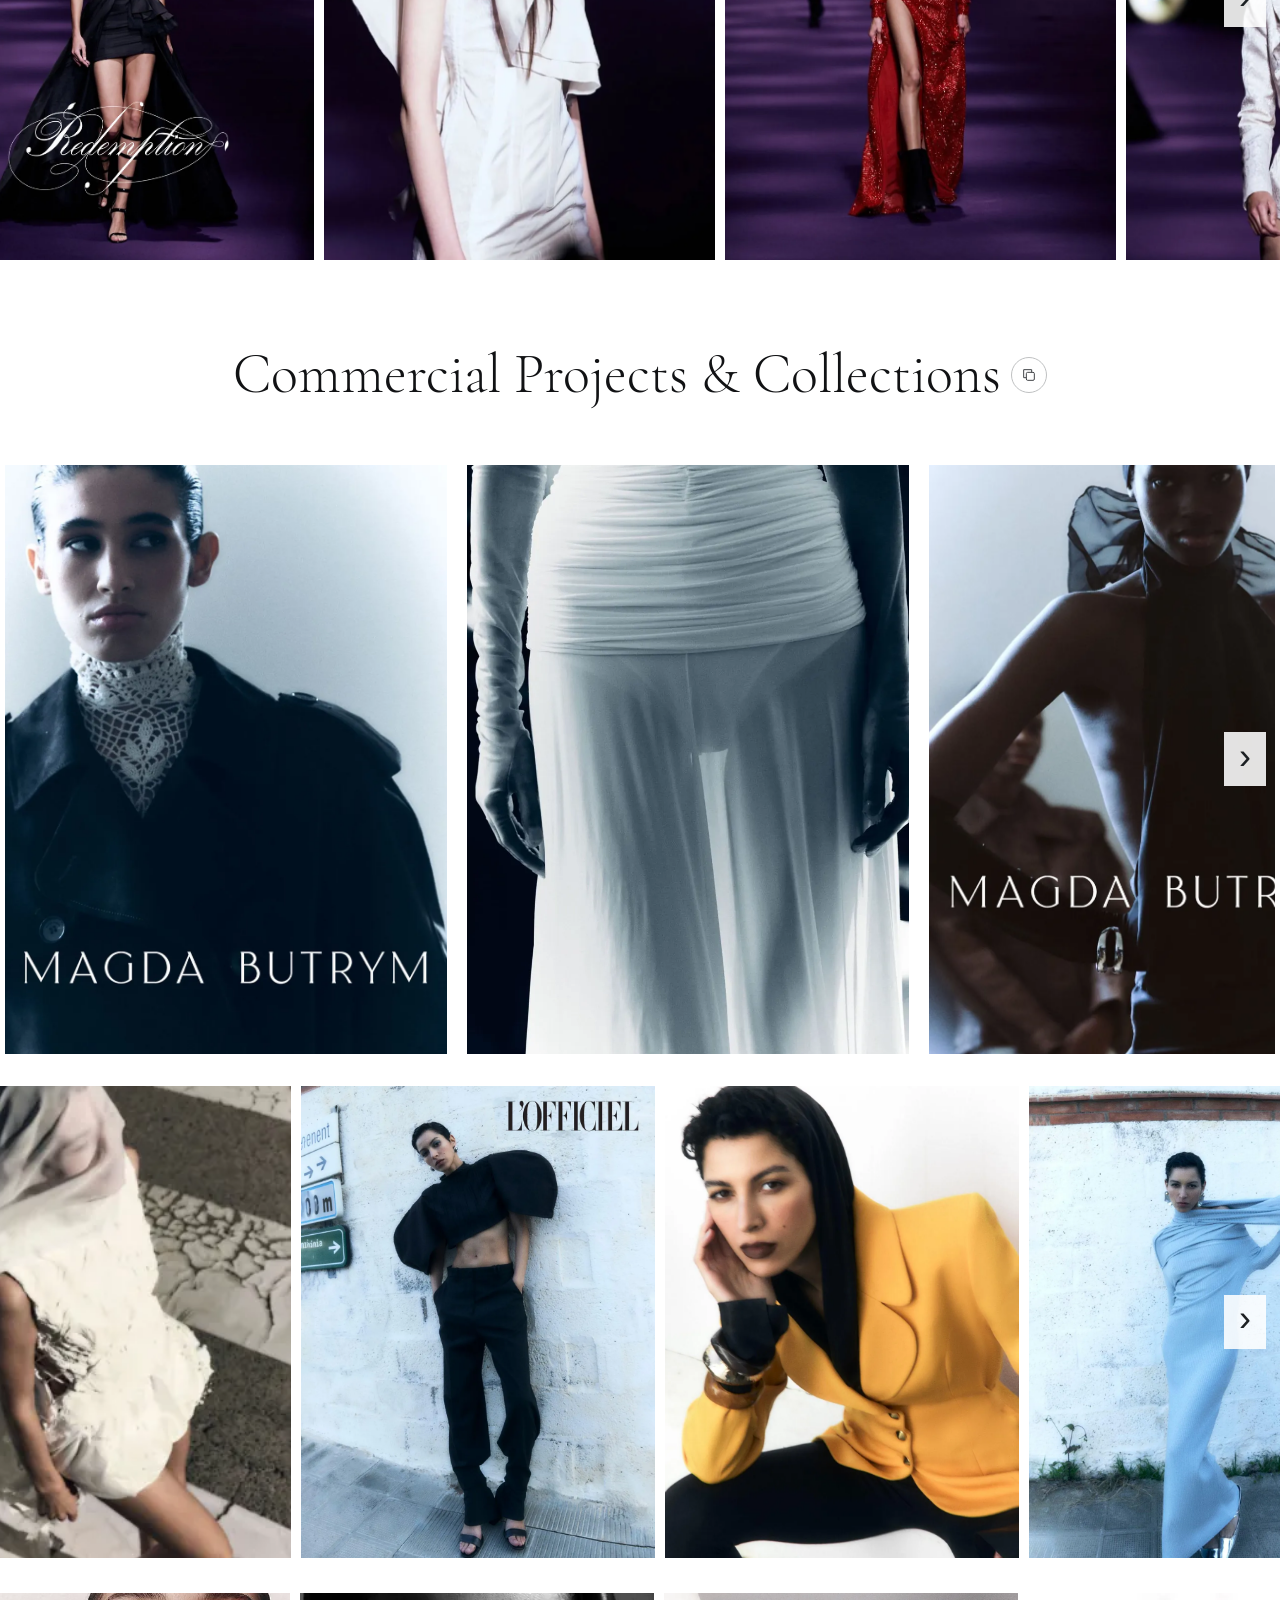
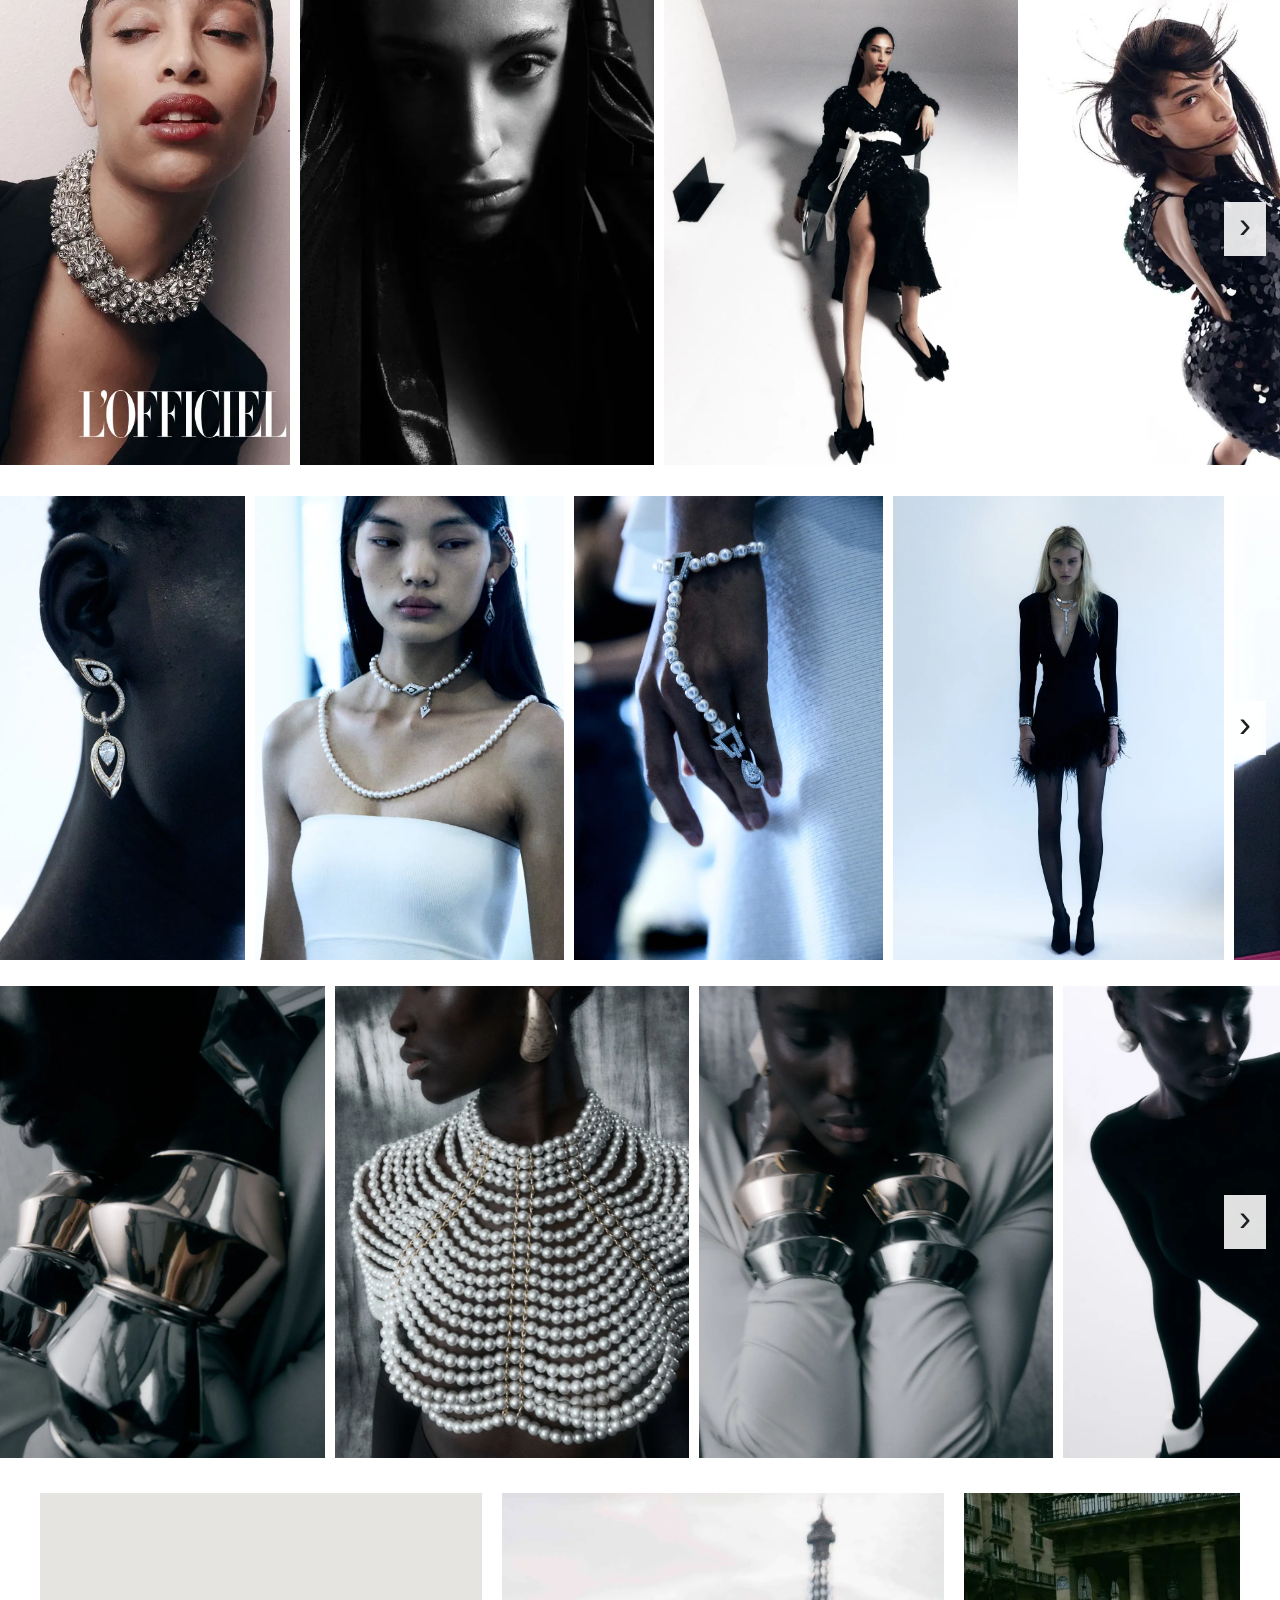
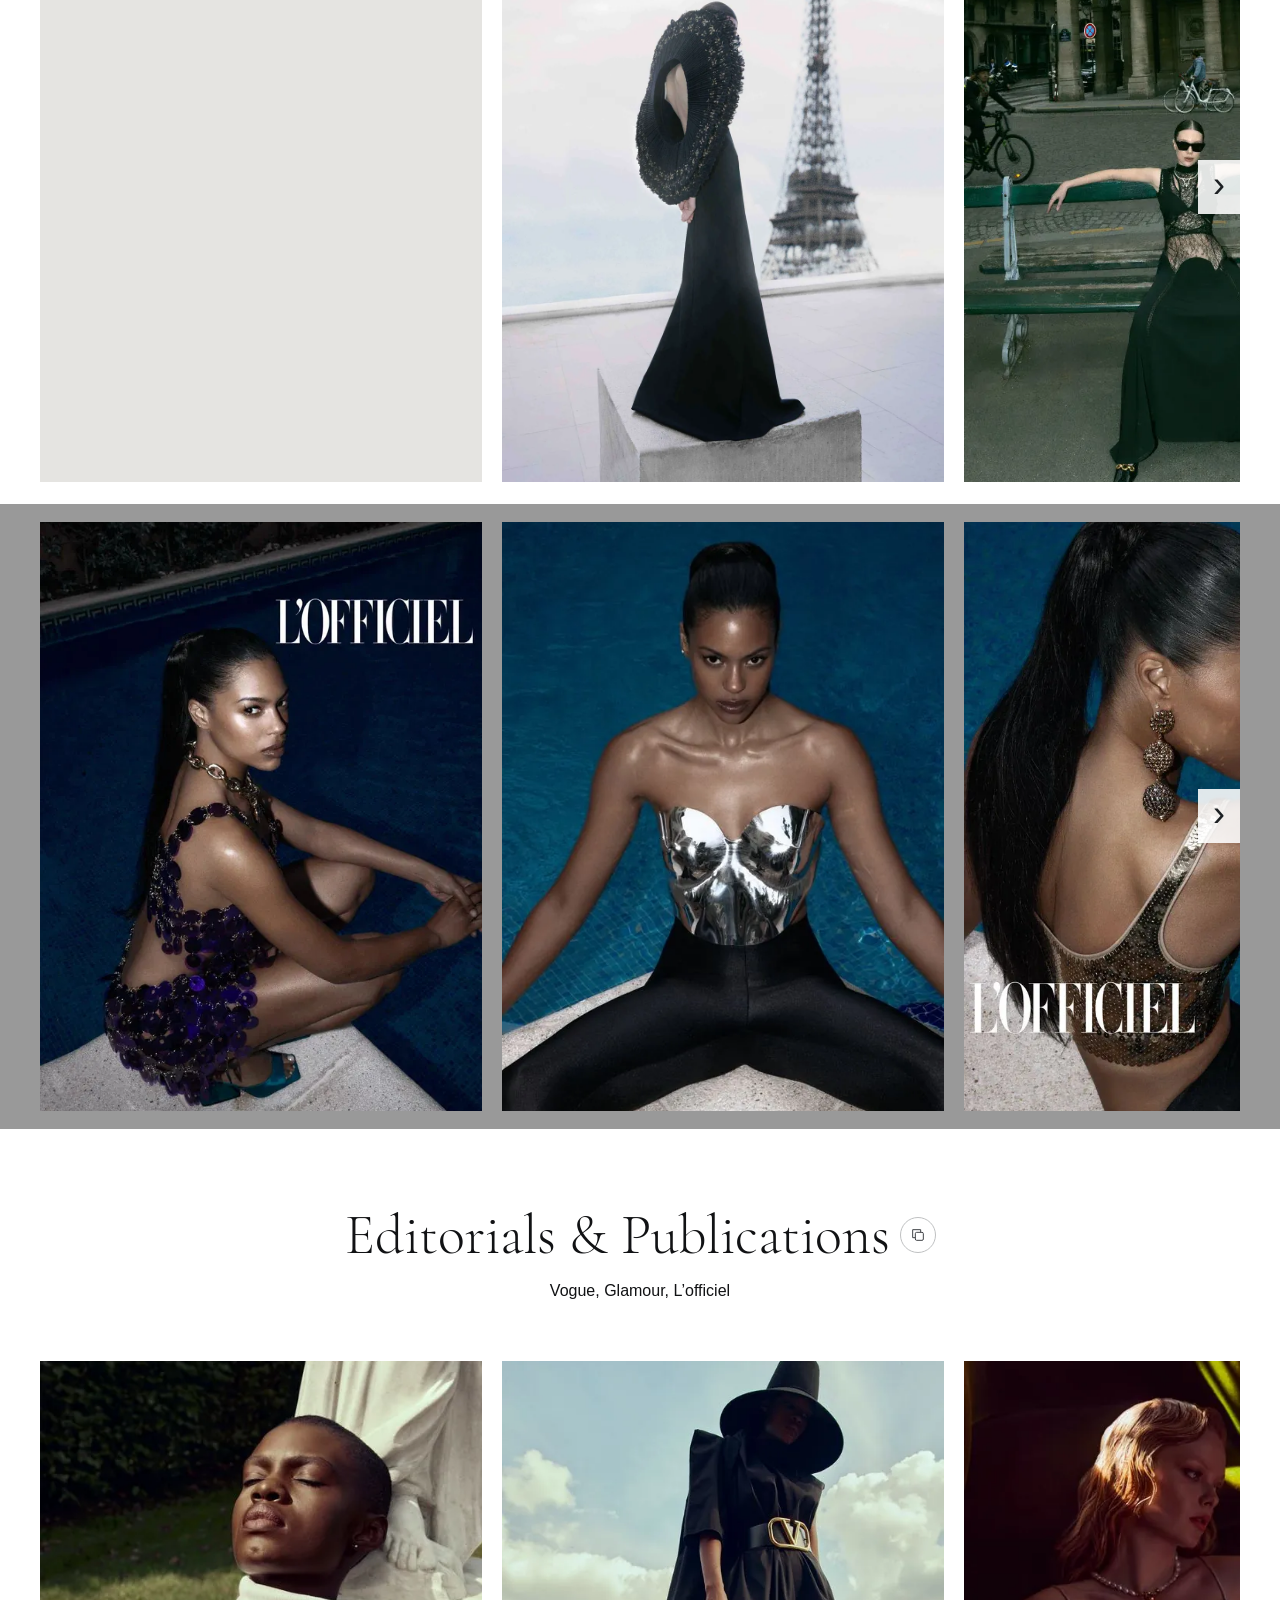
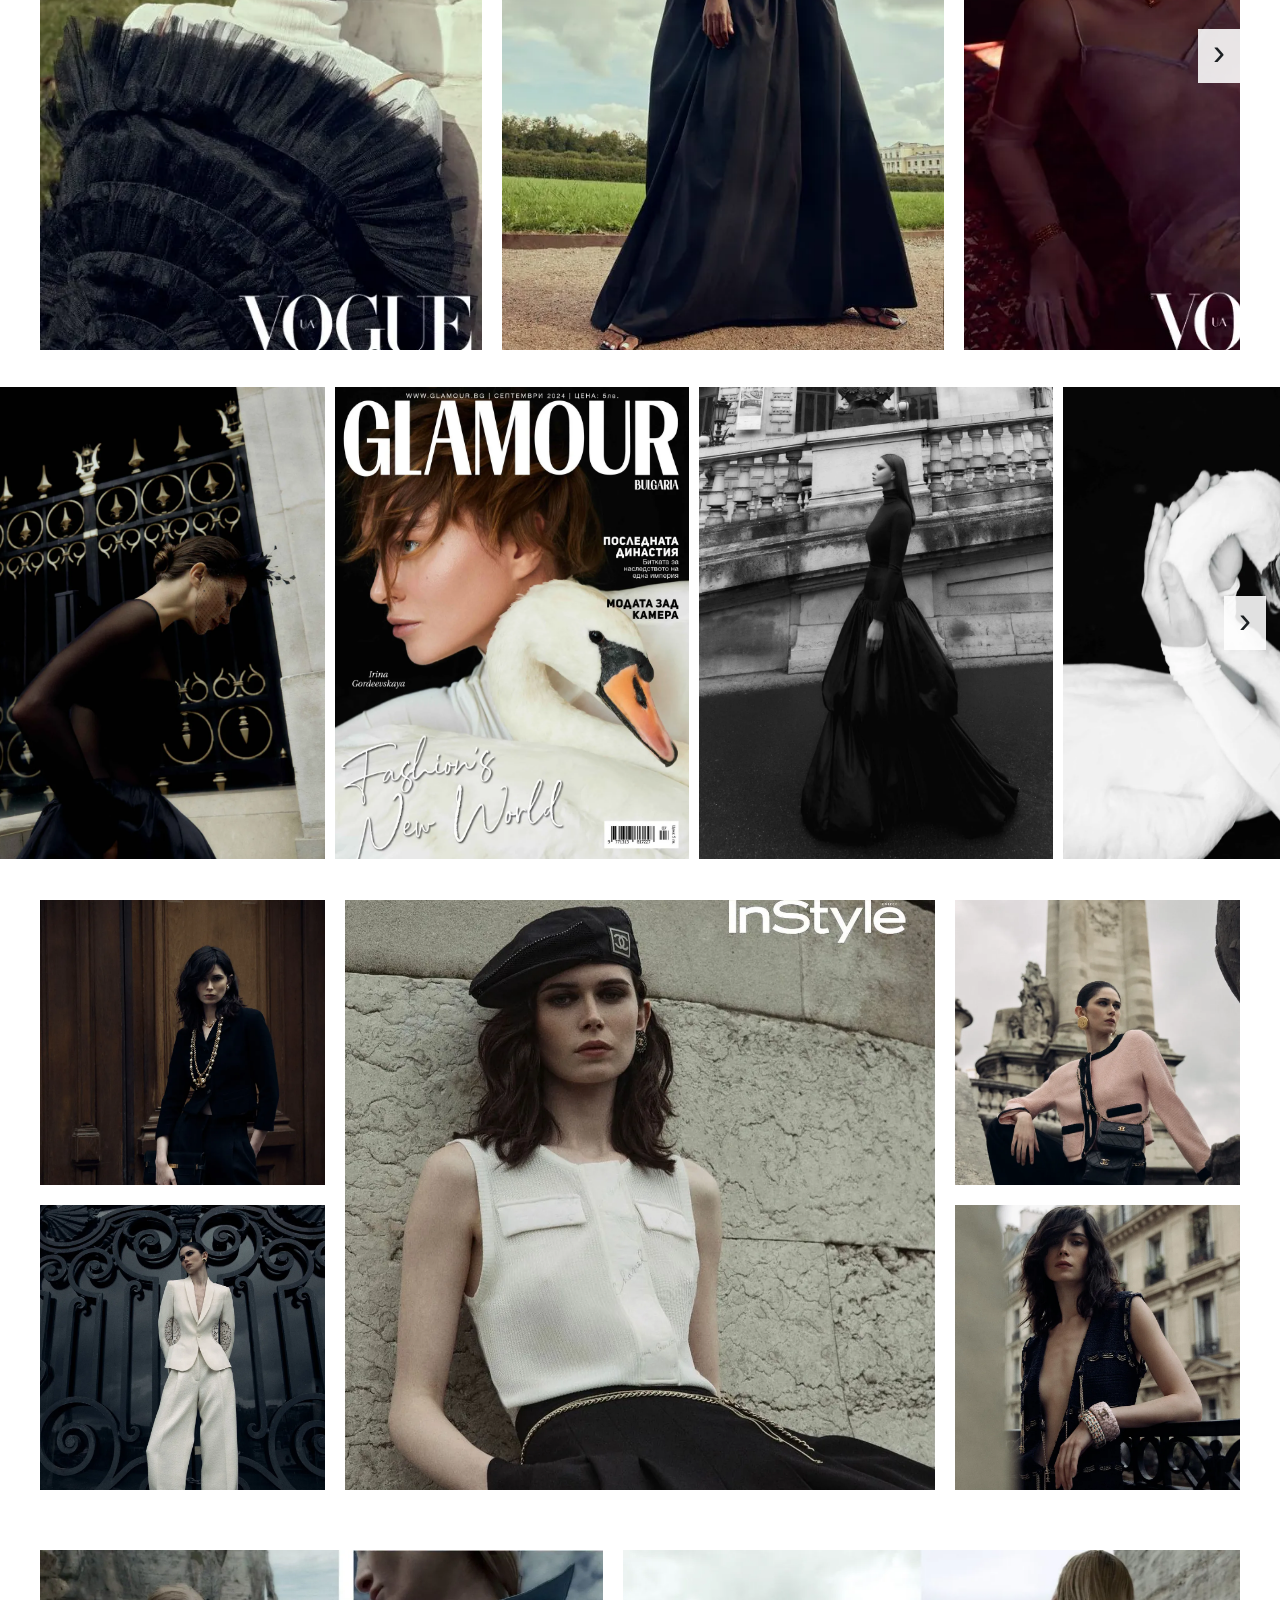
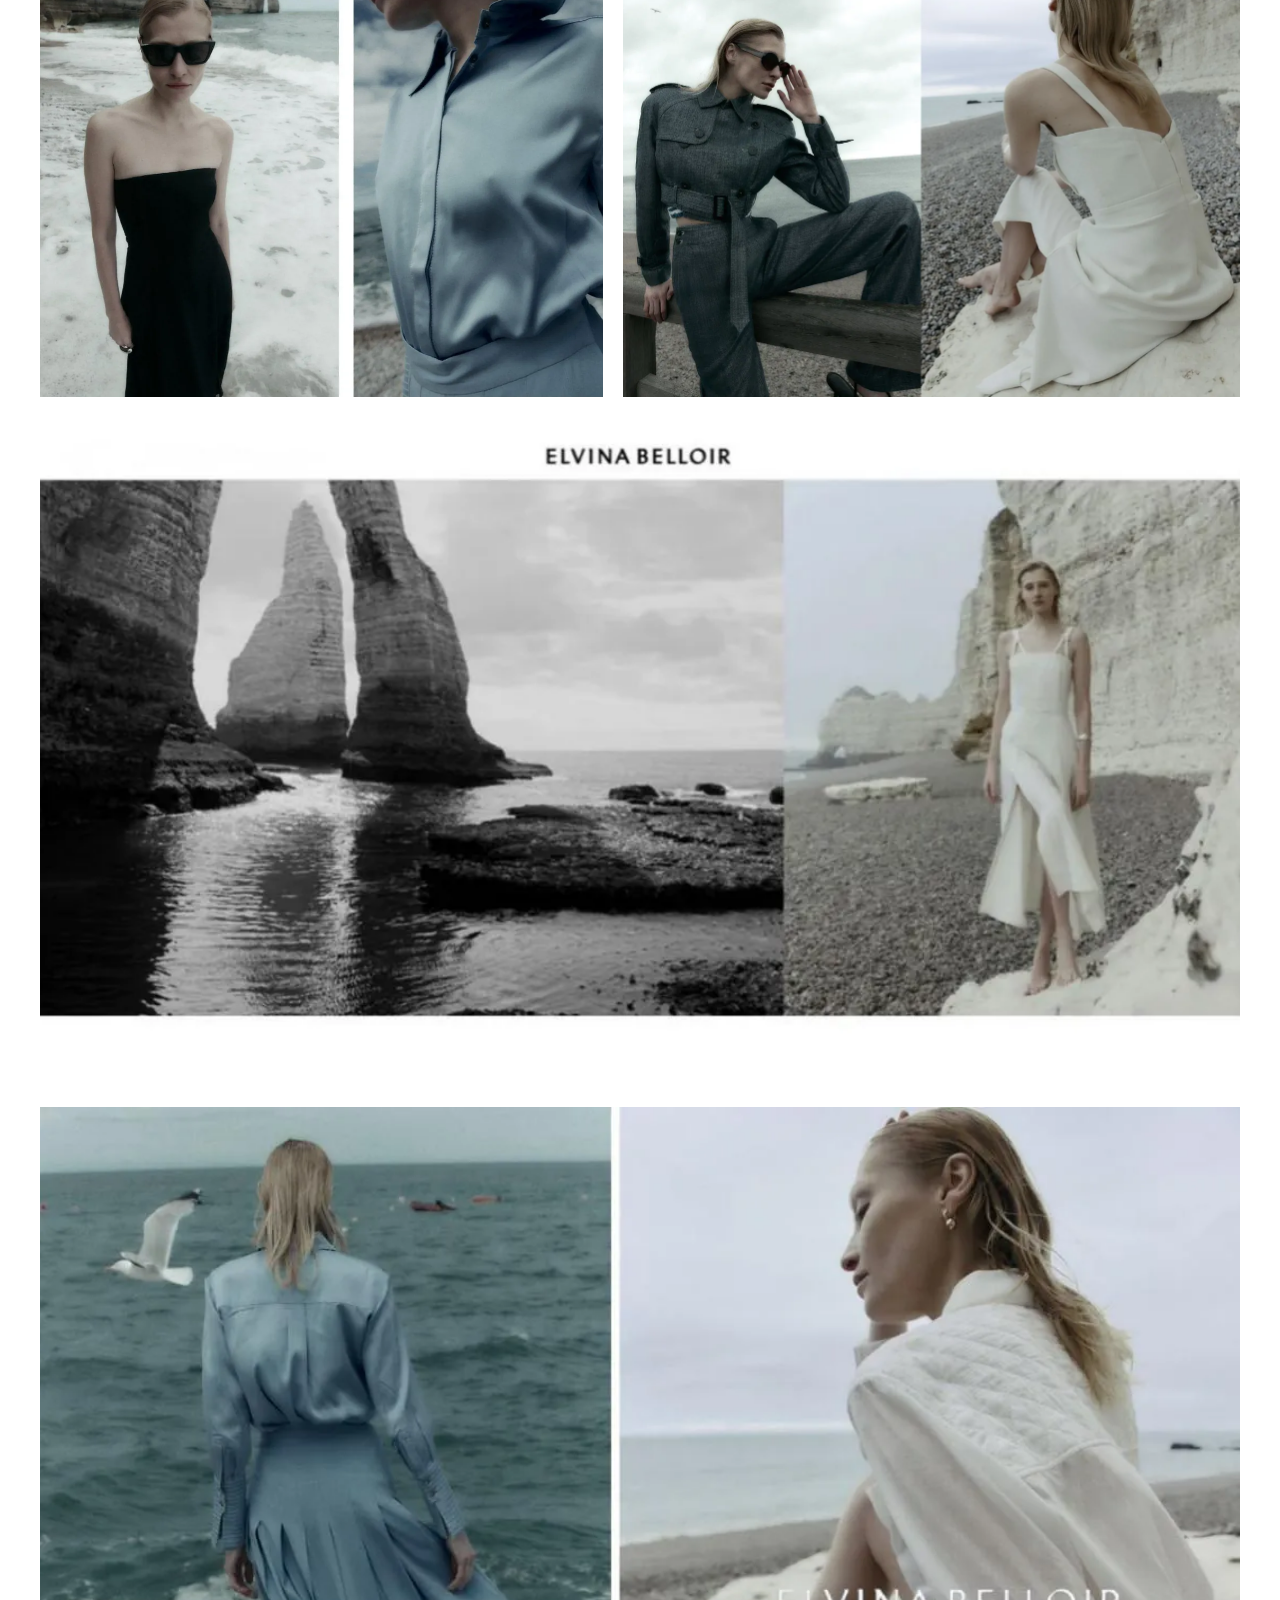
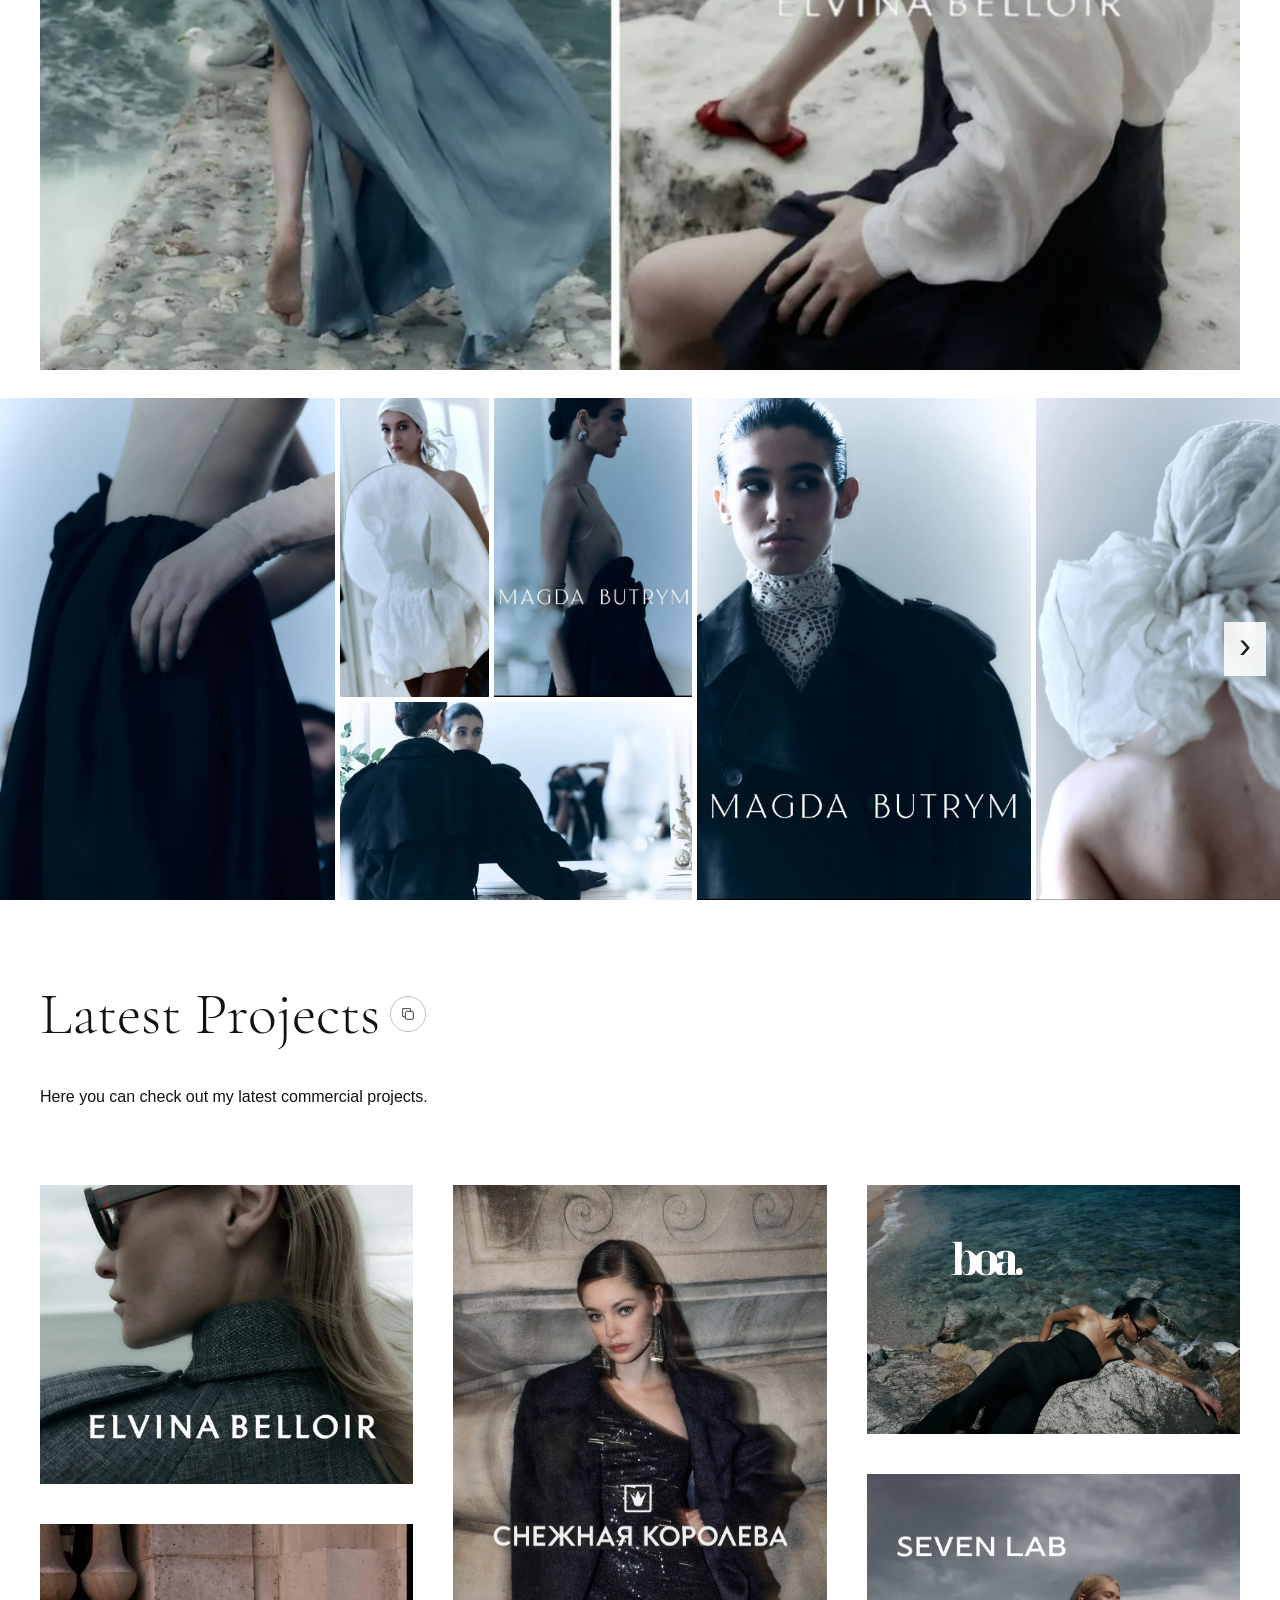
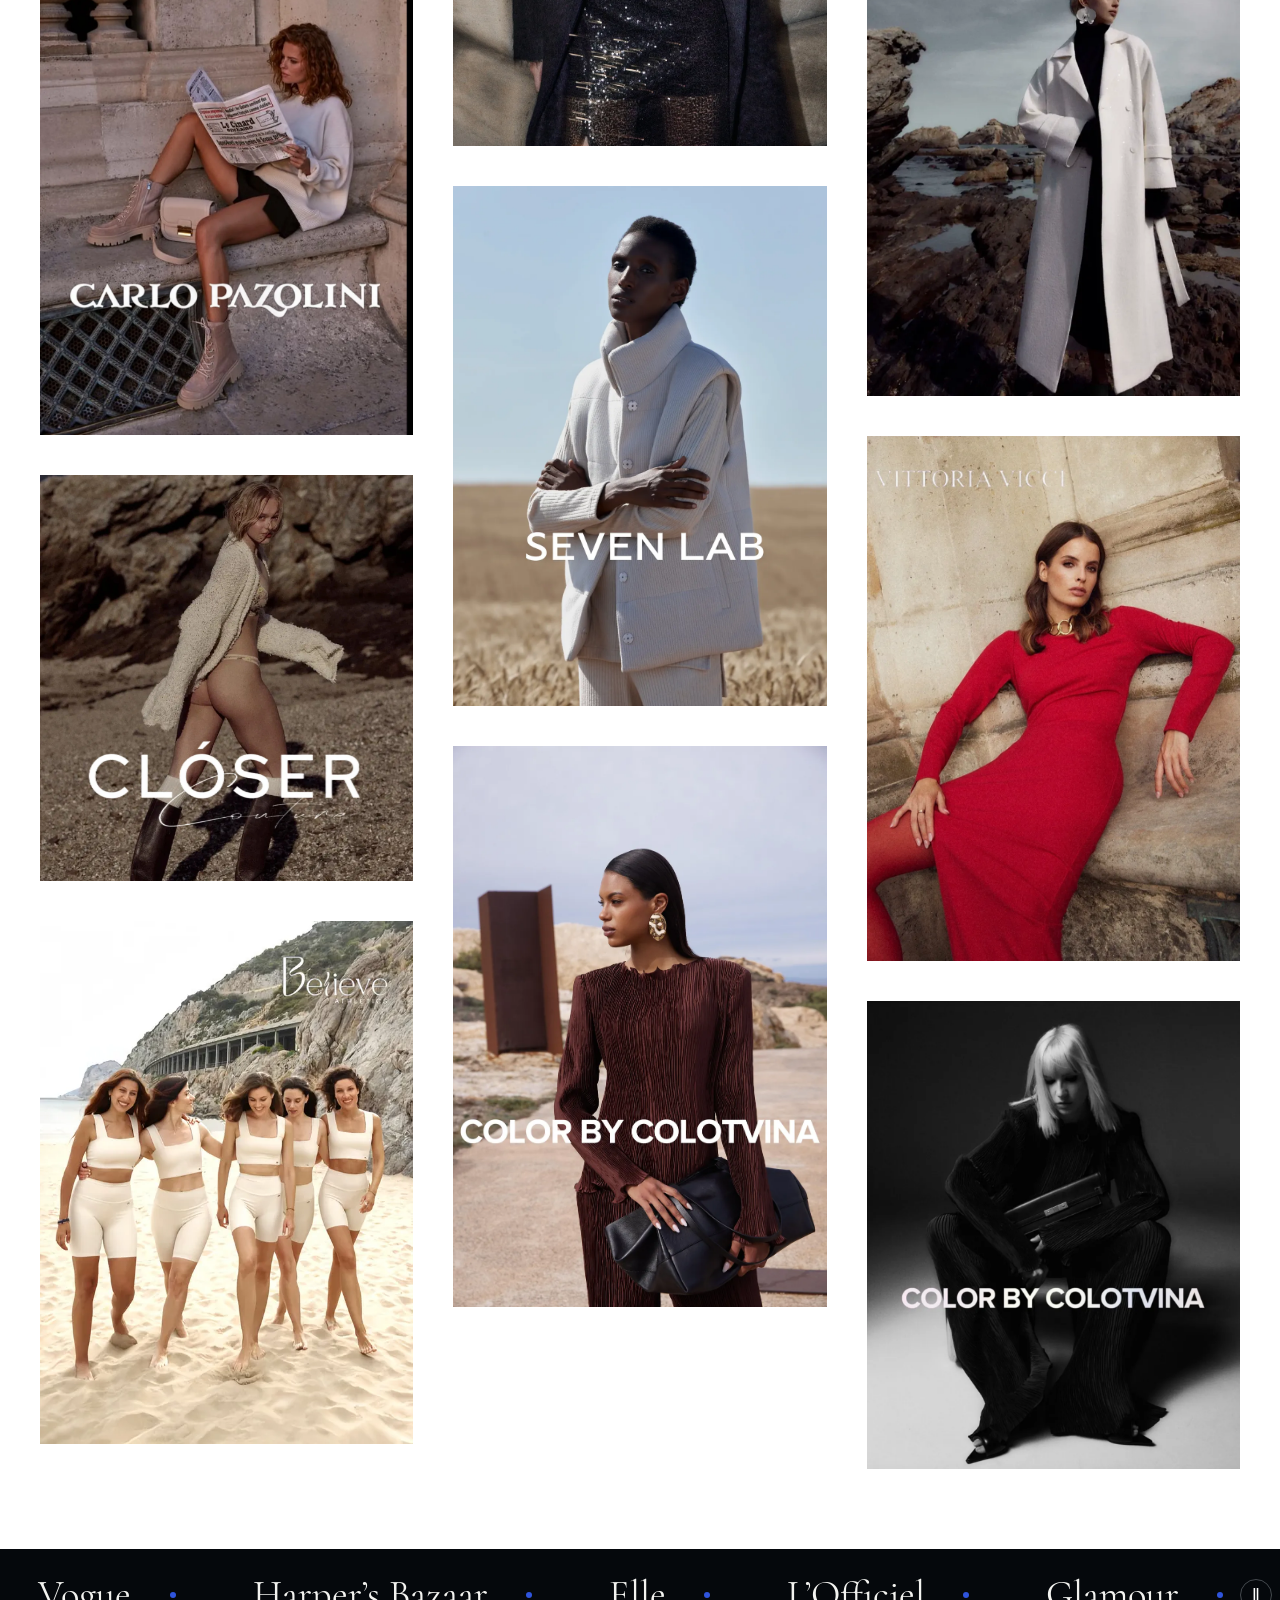
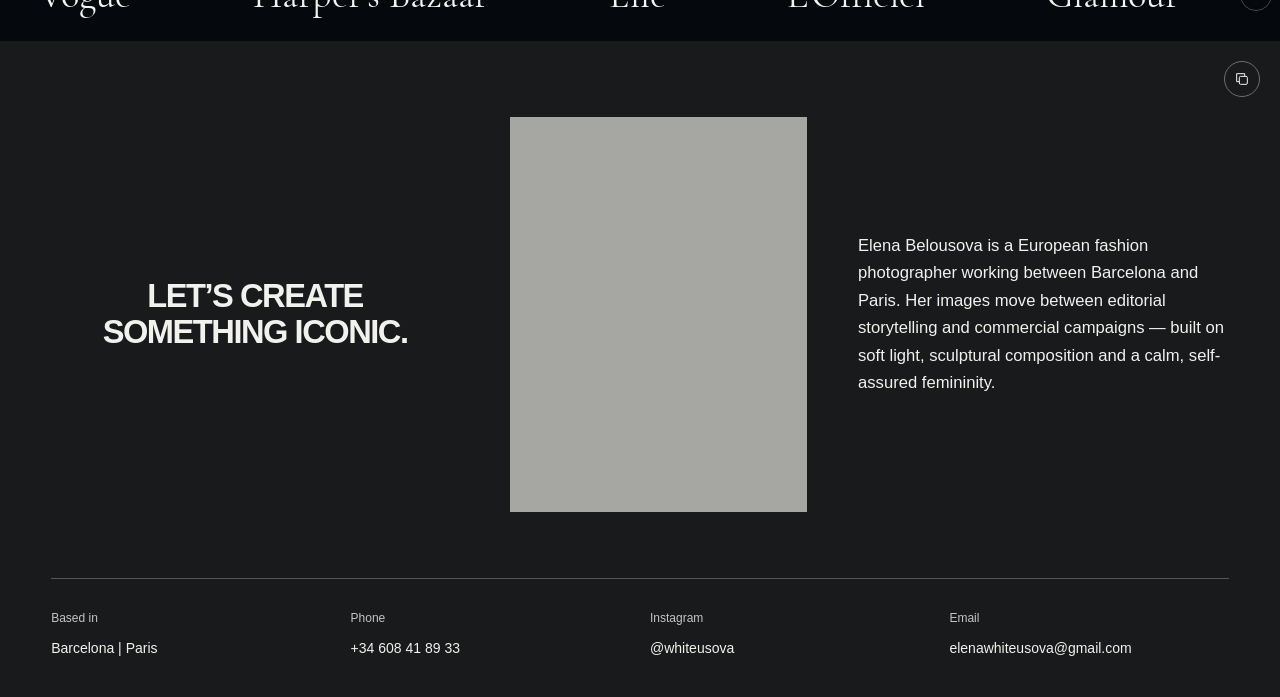
==== commit 10832868: "fix(portfolio): restore original mobile gallery composition" ====
--- a/index.html
+++ b/index.html
@@ -5,11 +5,11 @@
   <meta name="viewport" content="width=device-width, initial-scale=1">
   <meta name="description" content="Elena Belousova, European fashion photographer working between Barcelona and Paris.">
   <title>Elena Belousova | Fashion Photographer</title>
-  <link rel="stylesheet" href="shell.css">
-  <link rel="stylesheet" href="gallery.css?v=20261006-images">
-  <script src="gallery-data.js?v=20261006-spacing" defer></script>
+  <link rel="stylesheet" href="shell.css?v=20261010-mobile">
+  <link rel="stylesheet" href="gallery.css?v=20261010-mobile">
+  <script src="gallery-data.js?v=20261010-mobile" defer></script>
   <script src="image-loader.js?v=20261006-images" defer></script>
-  <script src="app.js?v=20261006-images" defer></script>
+  <script src="app.js?v=20261010-mobile" defer></script>
 </head>
 <body>
   <a class="skip-link" href="#section-index">Skip to portfolio sections</a>
--- a/shell.css
+++ b/shell.css
@@ -61,10 +61,12 @@
 }
 
 @media (max-width: 700px) {
-  .hero { min-height: 560px; aspect-ratio: 3 / 4; }
-  .hero-copy { top: auto; bottom: 7%; width: 90%; }
-  .hero-copy h1 { font-size: clamp(32px, 7.4vw, 50px); }
-  .publications { max-width: 390px; margin-top: 20px; font-size: 12px; }
+  .hero { min-height: 0; aspect-ratio: auto; background: #000001; }
+  #hero-image { position: relative; display: block; height: 47.5vw; object-position: center top; }
+  .hero-copy { position: relative; left: auto; top: auto; bottom: auto; width: 100%; transform: none; padding: 0 20px 22px; }
+  .hero-copy h1 { font-size: clamp(14px, 4.375vw, 24px); line-height: 1.2; }
+  .portfolio-label { margin-top: 4px; font-size: clamp(18px, 5.625vw, 30px); }
+  .publications { max-width: 390px; margin-top: 14px; font-size: 12px; }
   .section-index { padding-top: 30px; padding-bottom: 32px; }
   .section-index a { padding: 17px 0; font-size: 23px; }
   .section-heading { padding: 36px 18px 28px; gap: 8px; }
--- a/gallery.css
+++ b/gallery.css
@@ -29,6 +29,7 @@
 .measured-layout { position: relative; margin-top: var(--layout-before); margin-inline: 40px; }
 .layout-board { position: relative; width: 100%; aspect-ratio: var(--board-width) / var(--board-height); }
 .layout-board .photo-frame { position: absolute; }
+.mobile-standalone { display: none; }
 .mixed { margin-inline: 0; }
 .mixed .layout-viewport { overflow: auto hidden; scrollbar-width: none; overscroll-behavior-x: contain; }
 .mixed .layout-board { width: calc(var(--board-width) * 1px); height: calc(var(--board-height) * 1px); aspect-ratio: auto; }
@@ -63,28 +64,61 @@
   .row-strip .photo-frame { flex-basis: calc(var(--frame-width) * .8); width: calc(var(--frame-width) * .8); }
 }
 @media (max-width: 700px) {
-  #fashion-weeks .section-heading, #commercial .section-heading, #editorials .section-heading { padding: 40px 18px 28px; }
-  #latest-projects .section-heading { padding: 48px 20px 30px; }
-  #latest-projects .section-heading p { margin-top: 8px; }
-  .photo-row { margin-top: 20px; }
-  .photo-row:first-child { margin-top: 0; }
-  .row-viewport { margin-inline: 14px; }
-  .row-strip { height: clamp(300px, 102vw, 480px); gap: 10px; }
-  .row-strip .photo-frame { flex-basis: auto; width: auto; aspect-ratio: var(--frame-ratio); }
-  .row-arrow { width: 32px; height: 44px; font-size: 30px; }
-  .row-previous { left: 14px; }
-  .row-next { right: 14px; }
-  .gray-row { margin-top: 20px; padding-block: 14px; }
-  .measured-layout { margin-inline: 14px; margin-top: 24px; }
-  .mixed { margin-inline: 0; }
-  .mixed .layout-viewport { margin-inline: 14px; }
-  .mixed .layout-board { width: calc(var(--board-width) * .64px); height: calc(var(--board-height) * .64px); }
-  #latest-gallery { padding: 0 0 48px; }
-  .latest-board { display: flex; align-items: start; gap: 16px; width: 100%; padding-inline: 20px; aspect-ratio: auto; overflow: auto hidden; scrollbar-width: none; scroll-snap-type: x mandatory; overscroll-behavior-x: contain; }
-  .latest-board .photo-frame { position: relative; inset: auto; flex: 0 0 82%; width: 82%; height: auto; aspect-ratio: var(--card-ratio); scroll-snap-align: center; }
-  .project-caption { inset: auto 0 0; display: block; padding: 28px 14px 14px; background: linear-gradient(transparent, rgb(0 0 0 / .6)); font-size: 22px; }
-  .latest-slider .row-previous { left: 20px; }
-  .latest-slider .row-next { right: 20px; }
+  /* Wix's phone composition uses a 320-unit grid, scaled to the screen width. */
+  :root { --source-unit: .3125vw; }
+  #fashion-weeks .section-heading, #commercial .section-heading, #editorials .section-heading {
+    position: relative; gap: 0; padding-inline: calc(10 * var(--source-unit));
+  }
+  #fashion-weeks .section-heading { padding-block: calc(16 * var(--source-unit)) calc(24 * var(--source-unit)); background: #000001; color: #fff; }
+  #commercial .section-heading { padding-block: calc(4 * var(--source-unit)) calc(6 * var(--source-unit)); background: #e6e6e6; }
+  #editorials .section-heading { padding-block: calc(16 * var(--source-unit)); background: #e6e6e6; }
+  #fashion-weeks .section-heading h2, #commercial .section-heading h2, #editorials .section-heading h2 {
+    width: calc(100% - 28px); max-width: none; font-size: calc(31 * var(--source-unit)); line-height: 1;
+  }
+  #editorials .section-heading p { margin-top: calc(8 * var(--source-unit)); font-size: calc(14 * var(--source-unit)); }
+  .portfolio-section .copy-link { position: absolute; right: calc(4 * var(--source-unit)); top: calc(8 * var(--source-unit)); width: 24px; height: 24px; font-size: 14px; }
+  #fashion-weeks .copy-link { color: #fff; border-color: #777; }
+  .photo-row, .gray-row {
+    margin-top: 0;
+    padding-block: calc(var(--mobile-row-before) * var(--source-unit)) calc(var(--mobile-row-after) * var(--source-unit));
+    background: var(--mobile-row-background);
+  }
+  .row-viewport { margin-left: calc(var(--mobile-row-left) * var(--source-unit)); margin-right: calc(var(--mobile-row-right) * var(--source-unit)); }
+  .row-strip { height: calc(var(--mobile-row-height) * var(--source-unit)); gap: calc(var(--mobile-row-gap) * var(--source-unit)); }
+  .row-strip .photo-frame { flex: 0 0 calc(var(--mobile-frame-width) * var(--source-unit)); width: calc(var(--mobile-frame-width) * var(--source-unit)); aspect-ratio: auto; }
+  .photo-row .row-controls { top: calc(var(--mobile-row-before) * var(--source-unit)); bottom: calc(var(--mobile-row-after) * var(--source-unit)); }
+  .row-arrow { width: calc(24 * var(--source-unit)); height: calc(40 * var(--source-unit)); background: transparent; color: #fff; font-size: 0; padding: 0; }
+  .row-arrow::before { content: ''; width: calc(12 * var(--source-unit)); height: calc(12 * var(--source-unit)); border-top: 2px solid; border-right: 2px solid; transform: rotate(45deg); }
+  .row-previous { left: calc(var(--mobile-row-left, 10) * var(--source-unit)); }
+  .row-previous::before { transform: rotate(-135deg); }
+  .row-next { right: calc(max(5, var(--mobile-row-right, 10)) * var(--source-unit)); }
+  .measured-layout {
+    margin: 0;
+    padding-block: calc(var(--mobile-layout-before) * var(--source-unit)) calc(var(--mobile-layout-after) * var(--source-unit));
+    background: var(--mobile-layout-background);
+  }
+  .measured-layout .layout-viewport { margin-inline: calc(10 * var(--source-unit)); }
+  .measured-layout .layout-board { width: calc(var(--mobile-board-width) * var(--source-unit)); height: calc(var(--mobile-board-height) * var(--source-unit)); aspect-ratio: auto; }
+  .layout-board .photo-frame {
+    --layout-frame-left: calc(var(--mobile-frame-left) * var(--source-unit));
+    --layout-frame-top: calc(var(--mobile-frame-top) * var(--source-unit));
+    --layout-frame-width: calc(var(--mobile-frame-width) * var(--source-unit));
+    --layout-frame-height: calc(var(--mobile-frame-height) * var(--source-unit));
+  }
+  .mosaic { padding-bottom: calc(7 * var(--source-unit)); }
+  .spreads { padding-top: 0; }
+  .mixed { padding-top: calc(8 * var(--source-unit)); }
+  .mixed .row-controls { top: calc(201 * var(--source-unit)); }
+  .mobile-standalone { display: block; margin-inline: calc(10 * var(--source-unit)); width: calc(300 * var(--source-unit)); height: calc(var(--mobile-banner-height) * var(--source-unit)); }
+  .spreads .mobile-standalone { margin-bottom: calc(5 * var(--source-unit)); }
+  .mixed .mobile-standalone { margin-bottom: calc(9 * var(--source-unit)); }
+  #latest-projects .section-heading { position: relative; gap: 0; padding: calc(24 * var(--source-unit)) calc(20 * var(--source-unit)) calc(36 * var(--source-unit)); }
+  #latest-projects .section-heading h2 { max-width: none; width: 100%; font-size: calc(28 * var(--source-unit)); line-height: calc(34 * var(--source-unit)); }
+  #latest-projects .section-heading p { margin: calc(16 * var(--source-unit)) 0 0; font-family: var(--serif); font-size: calc(16 * var(--source-unit)); line-height: 1.4; }
+  #latest-gallery { padding: 0 0 calc(20 * var(--source-unit)); }
+  .latest-board { display: flex; flex-direction: column; gap: calc(20 * var(--source-unit)); width: 100%; padding-inline: calc(20 * var(--source-unit)); aspect-ratio: auto; }
+  .latest-board .photo-frame { position: relative; inset: auto; flex: none; width: 100%; height: calc(var(--mobile-card-height) * var(--source-unit)); aspect-ratio: auto; }
+  .project-caption { font-size: calc(20 * var(--source-unit)); }
   .photo-viewer { padding: 58px 36px 24px; }
   .photo-viewer button { width: 34px; }
   .viewer-previous { left: 0; }
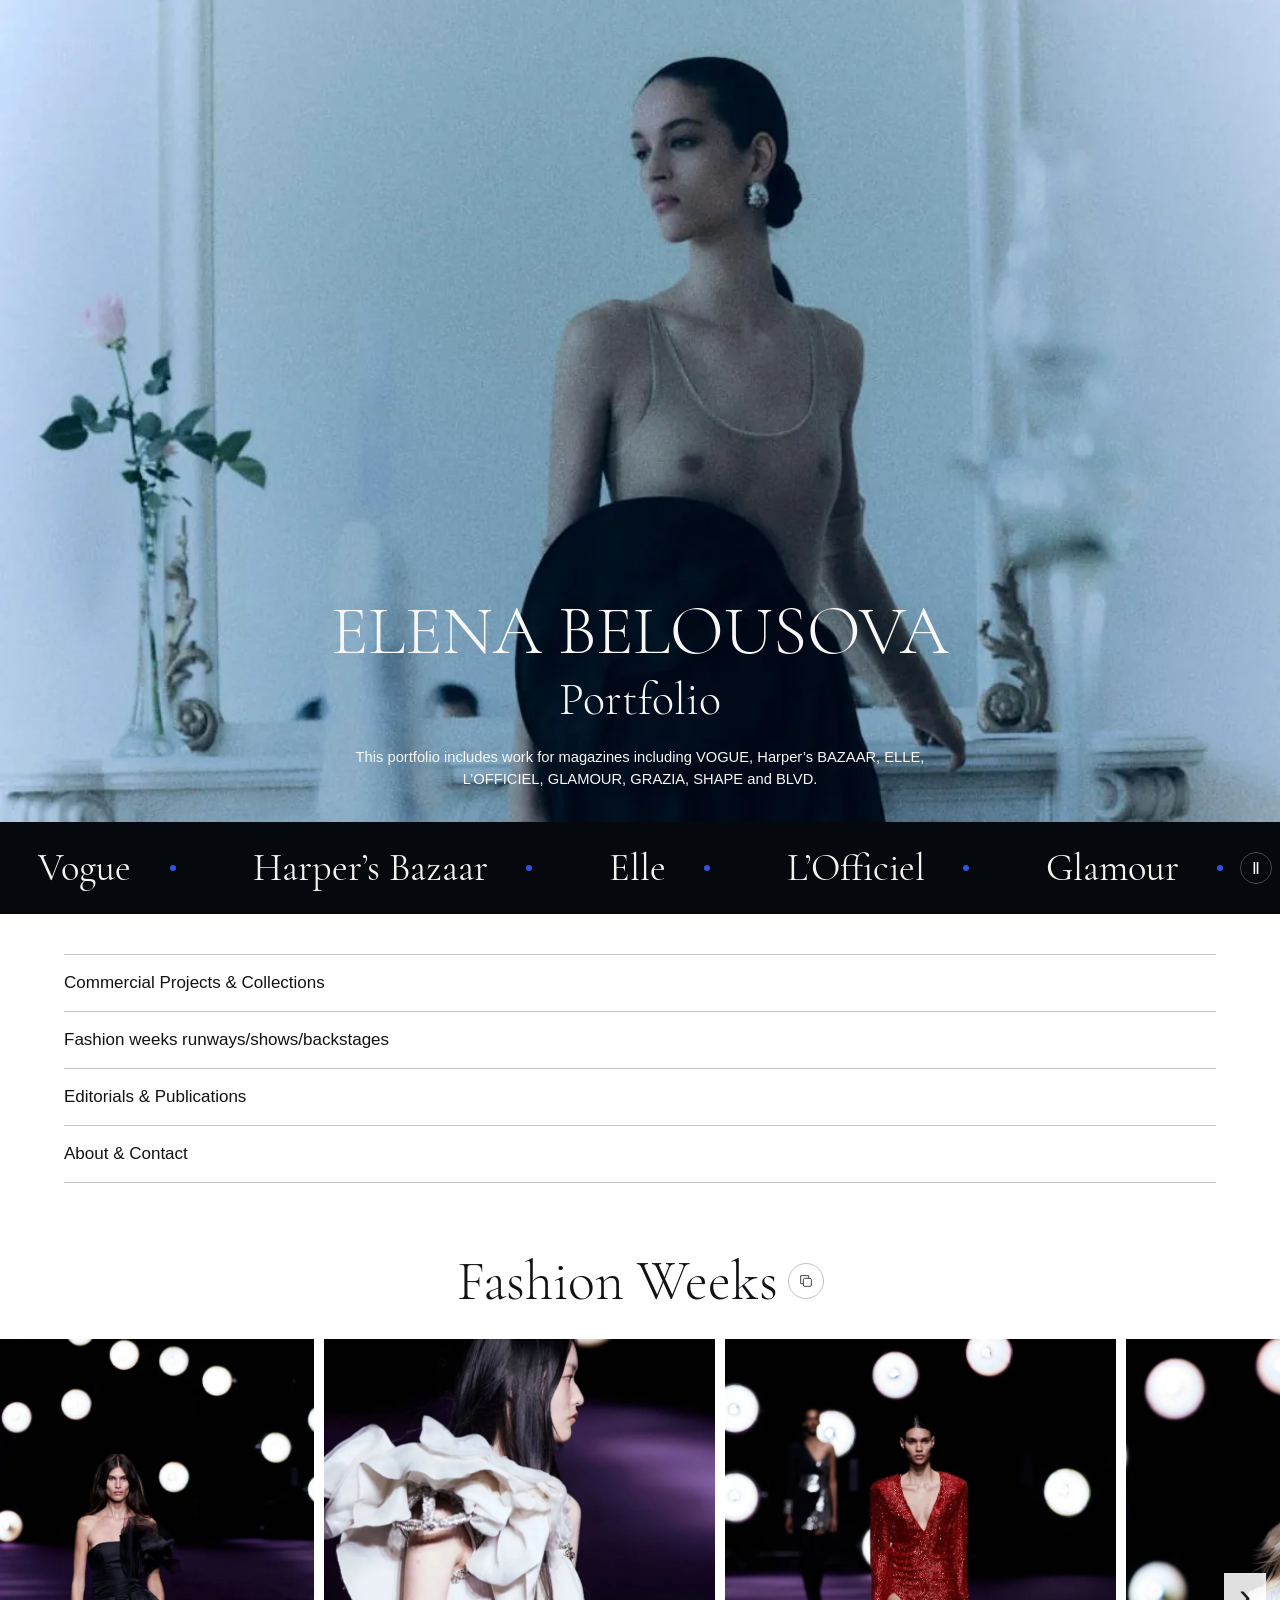
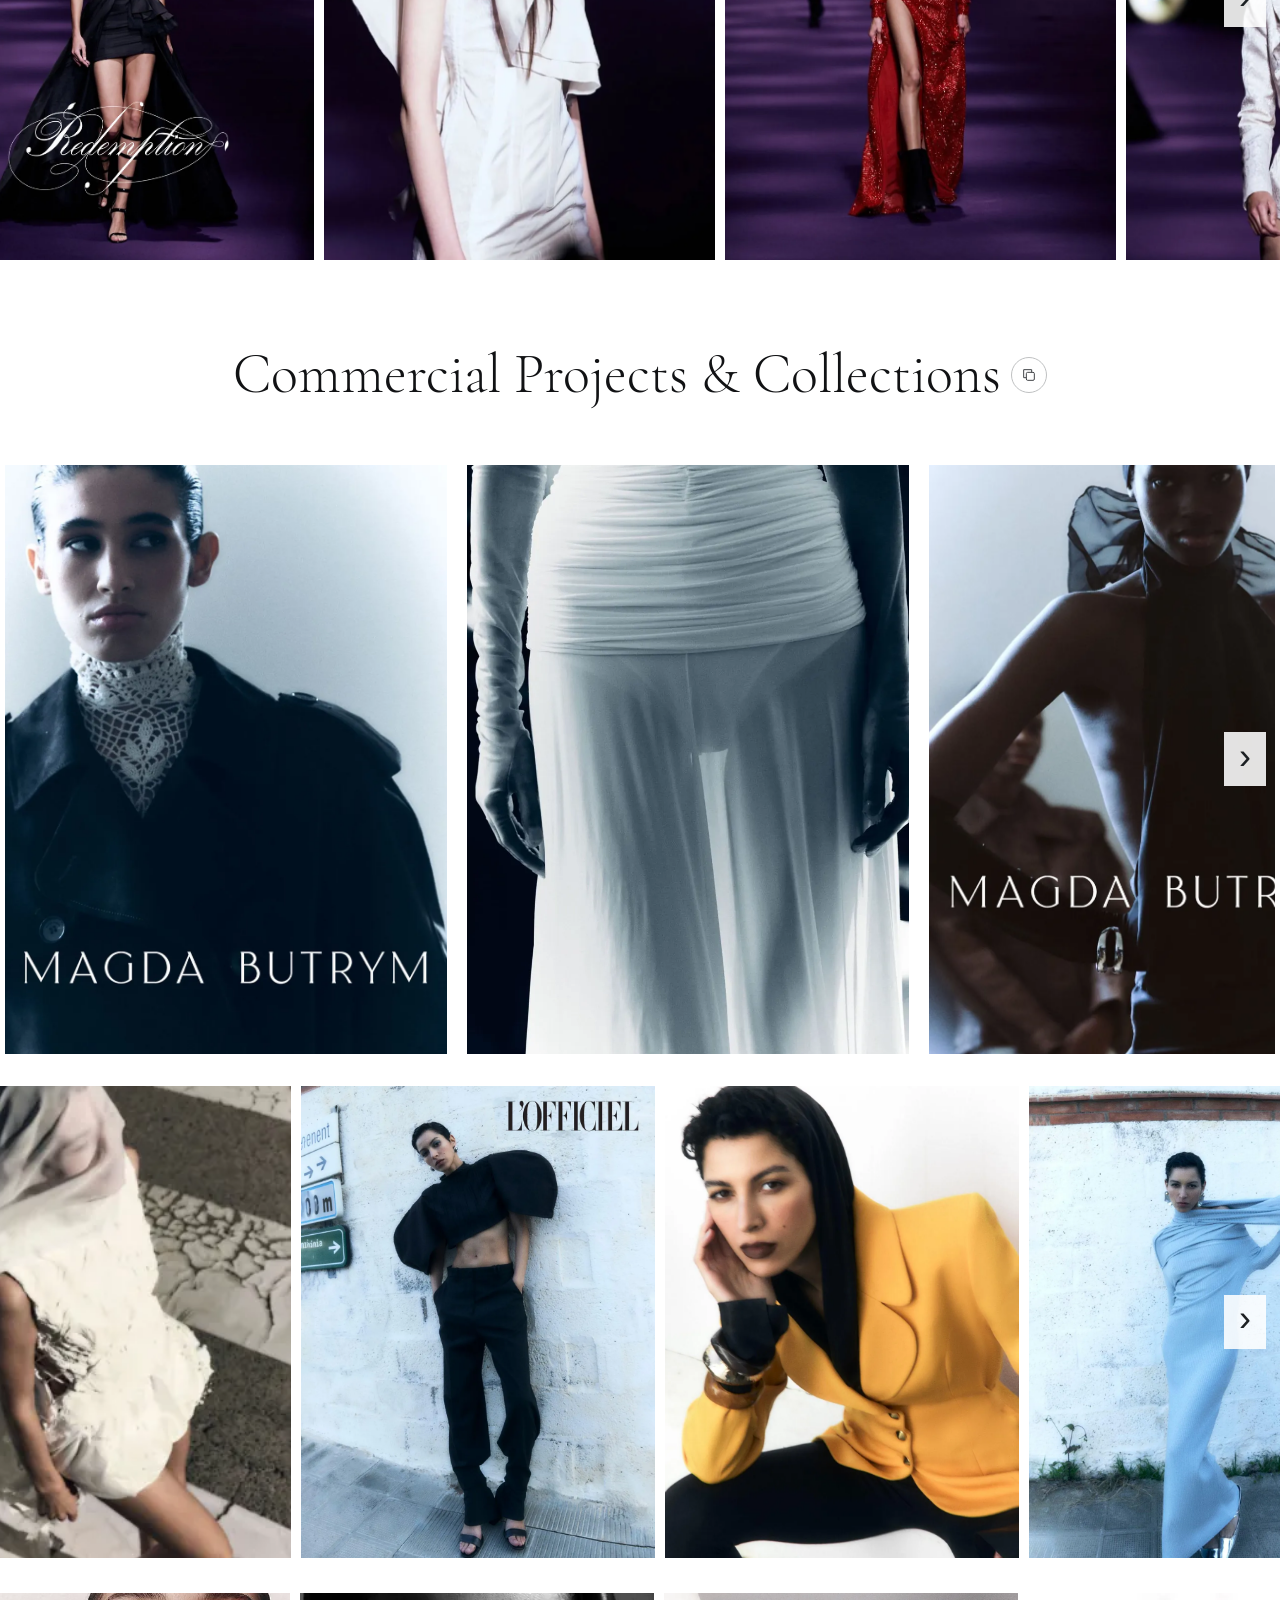
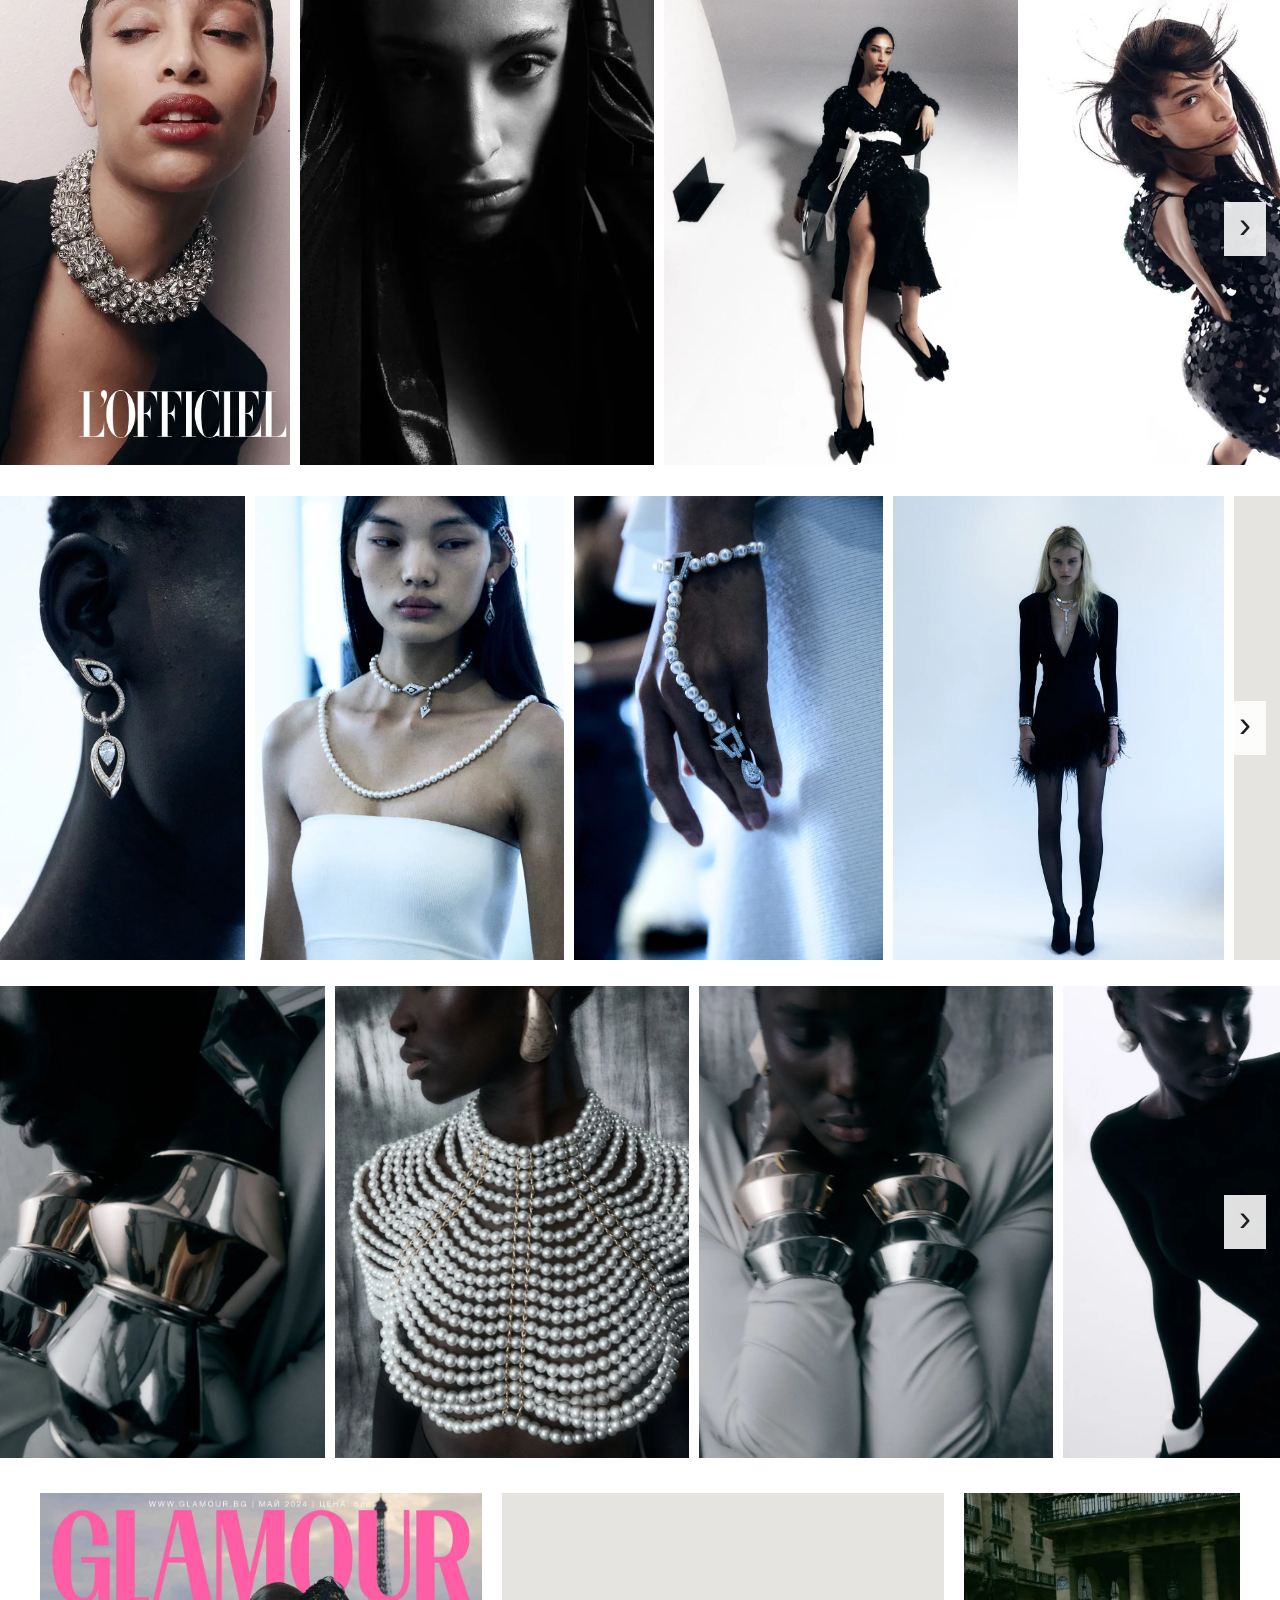
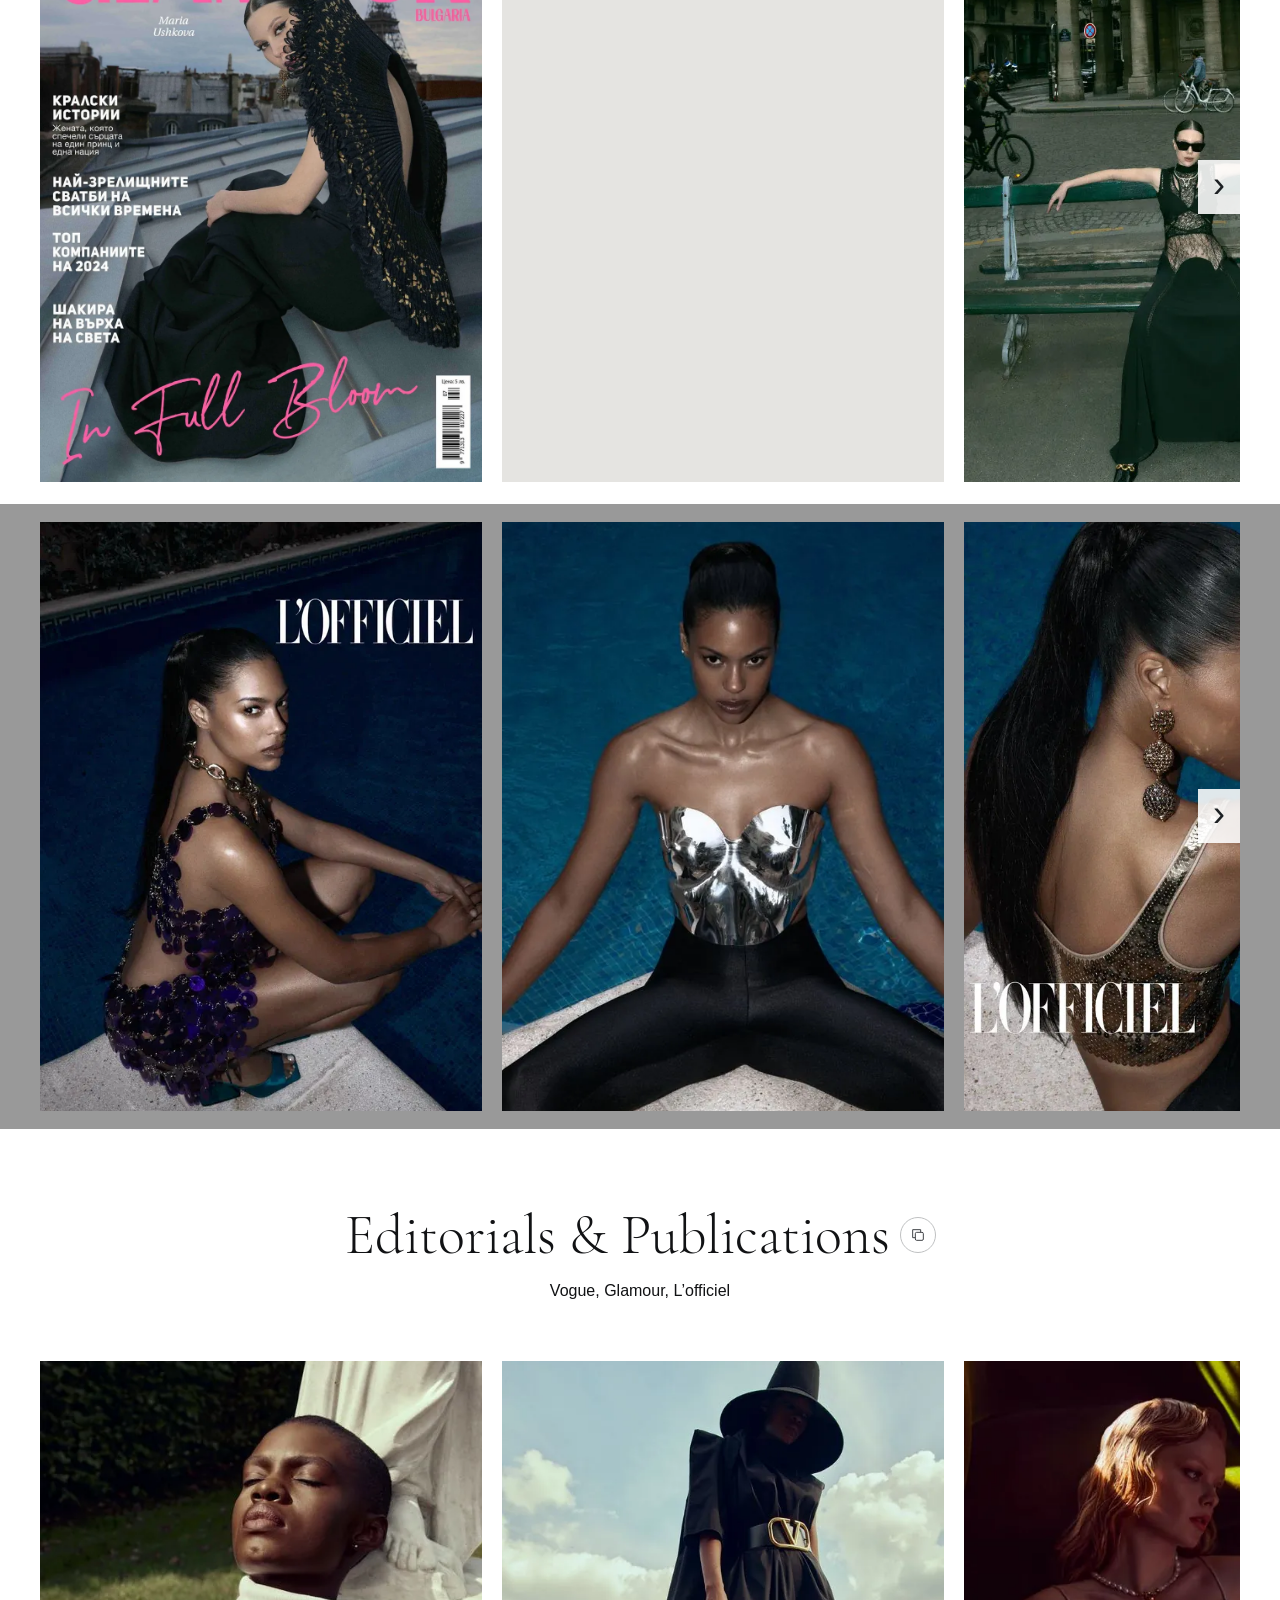
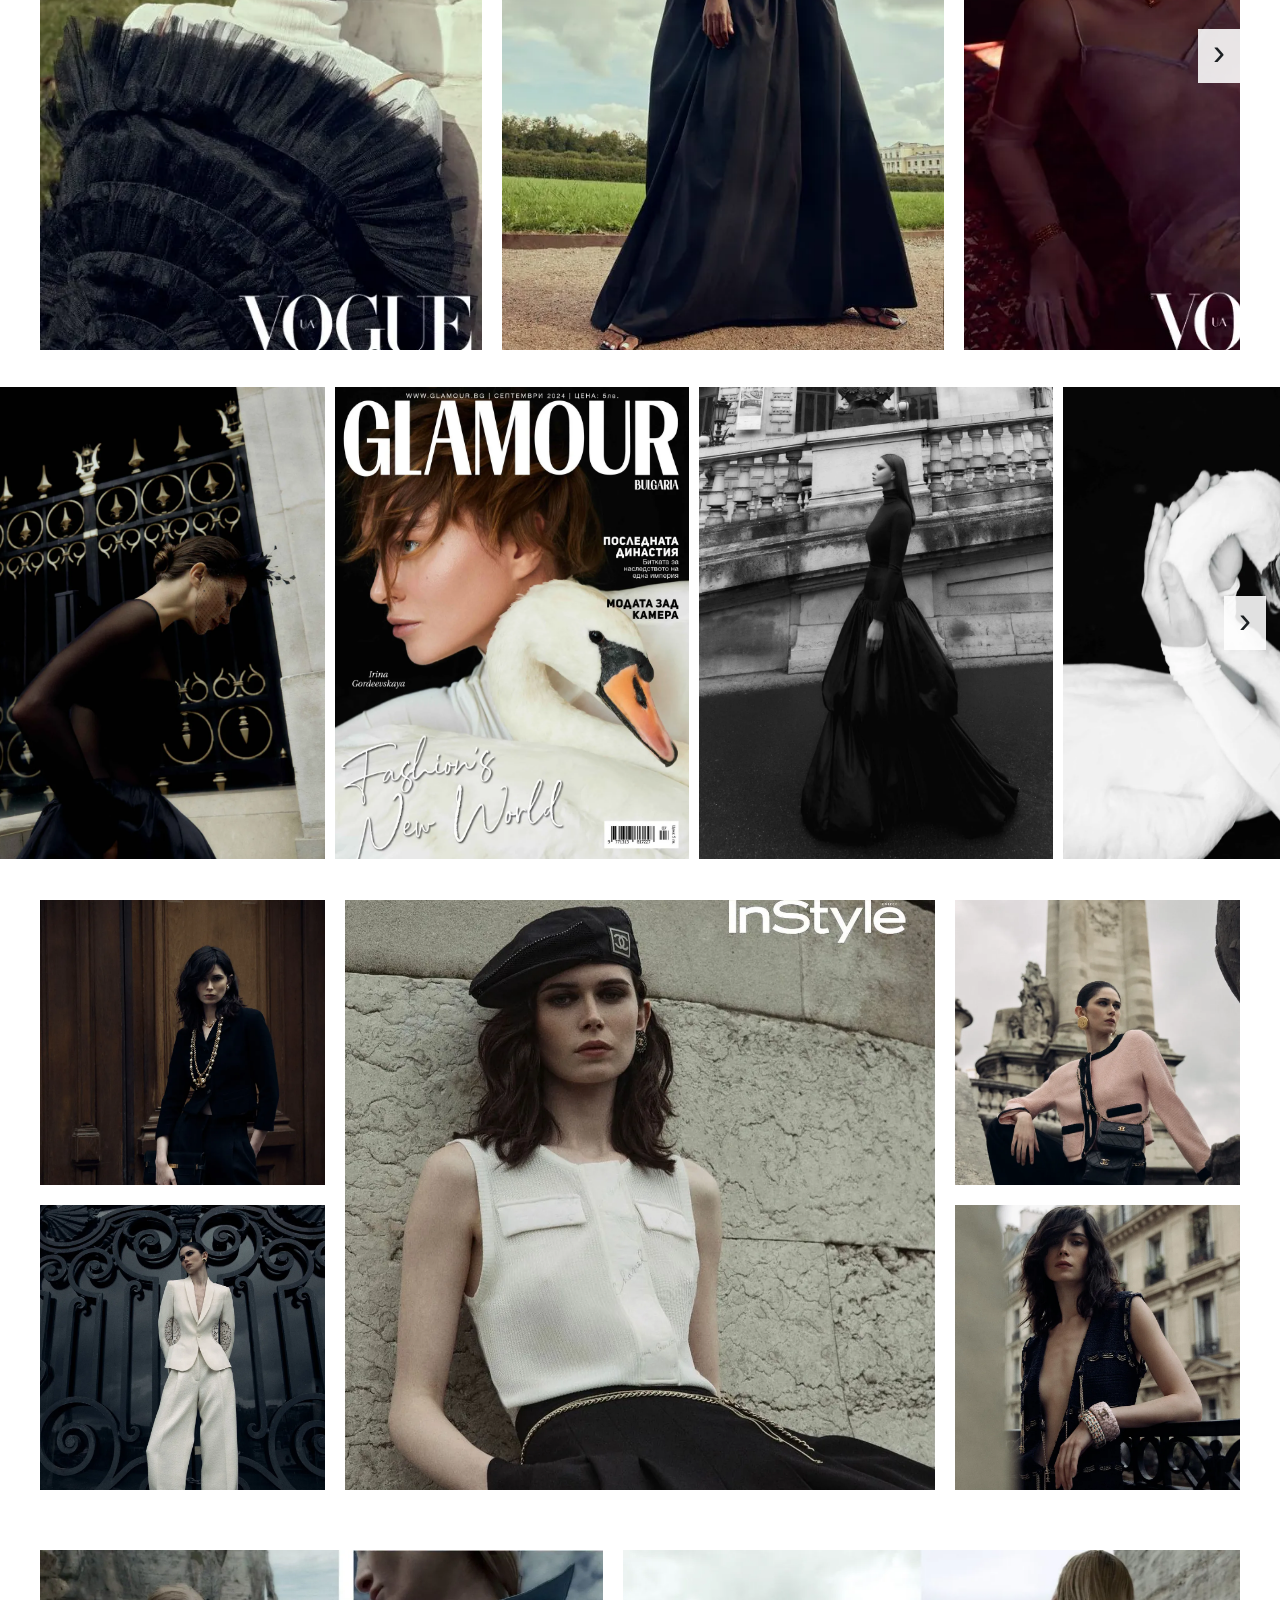
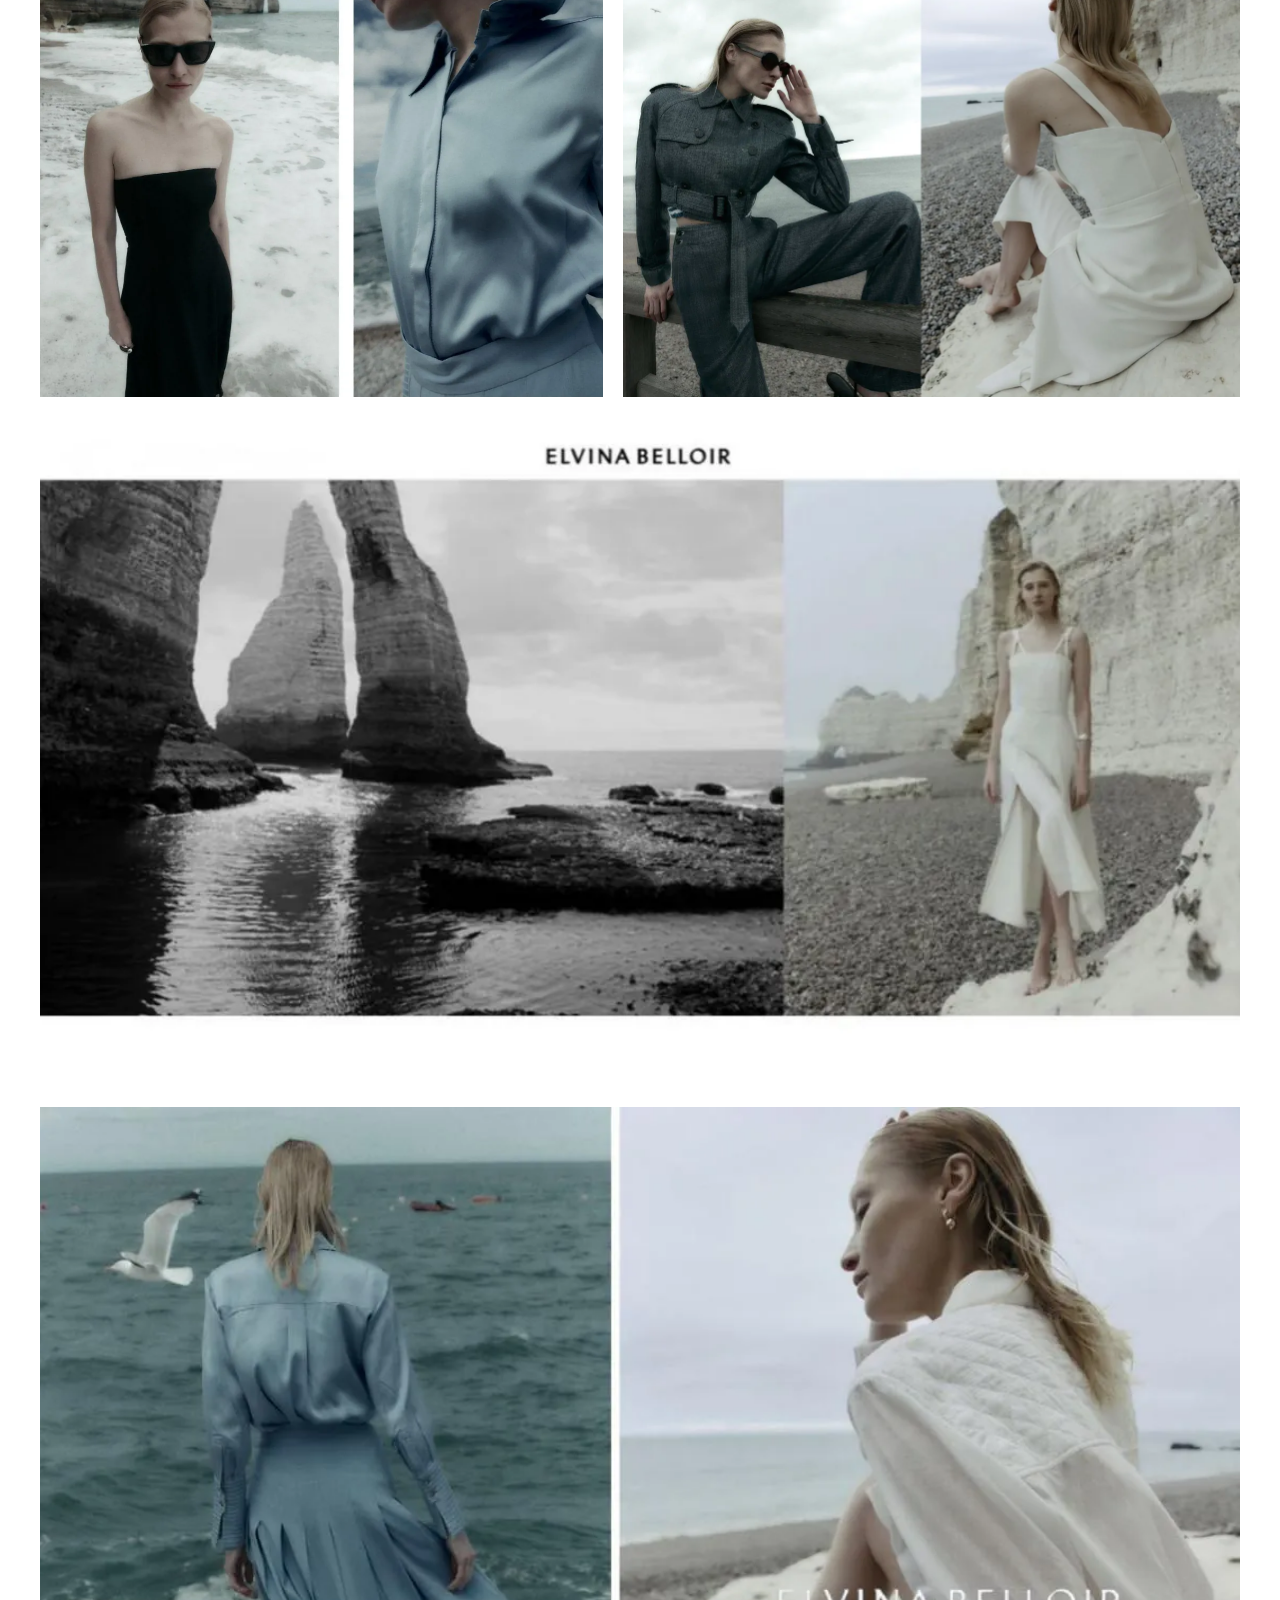
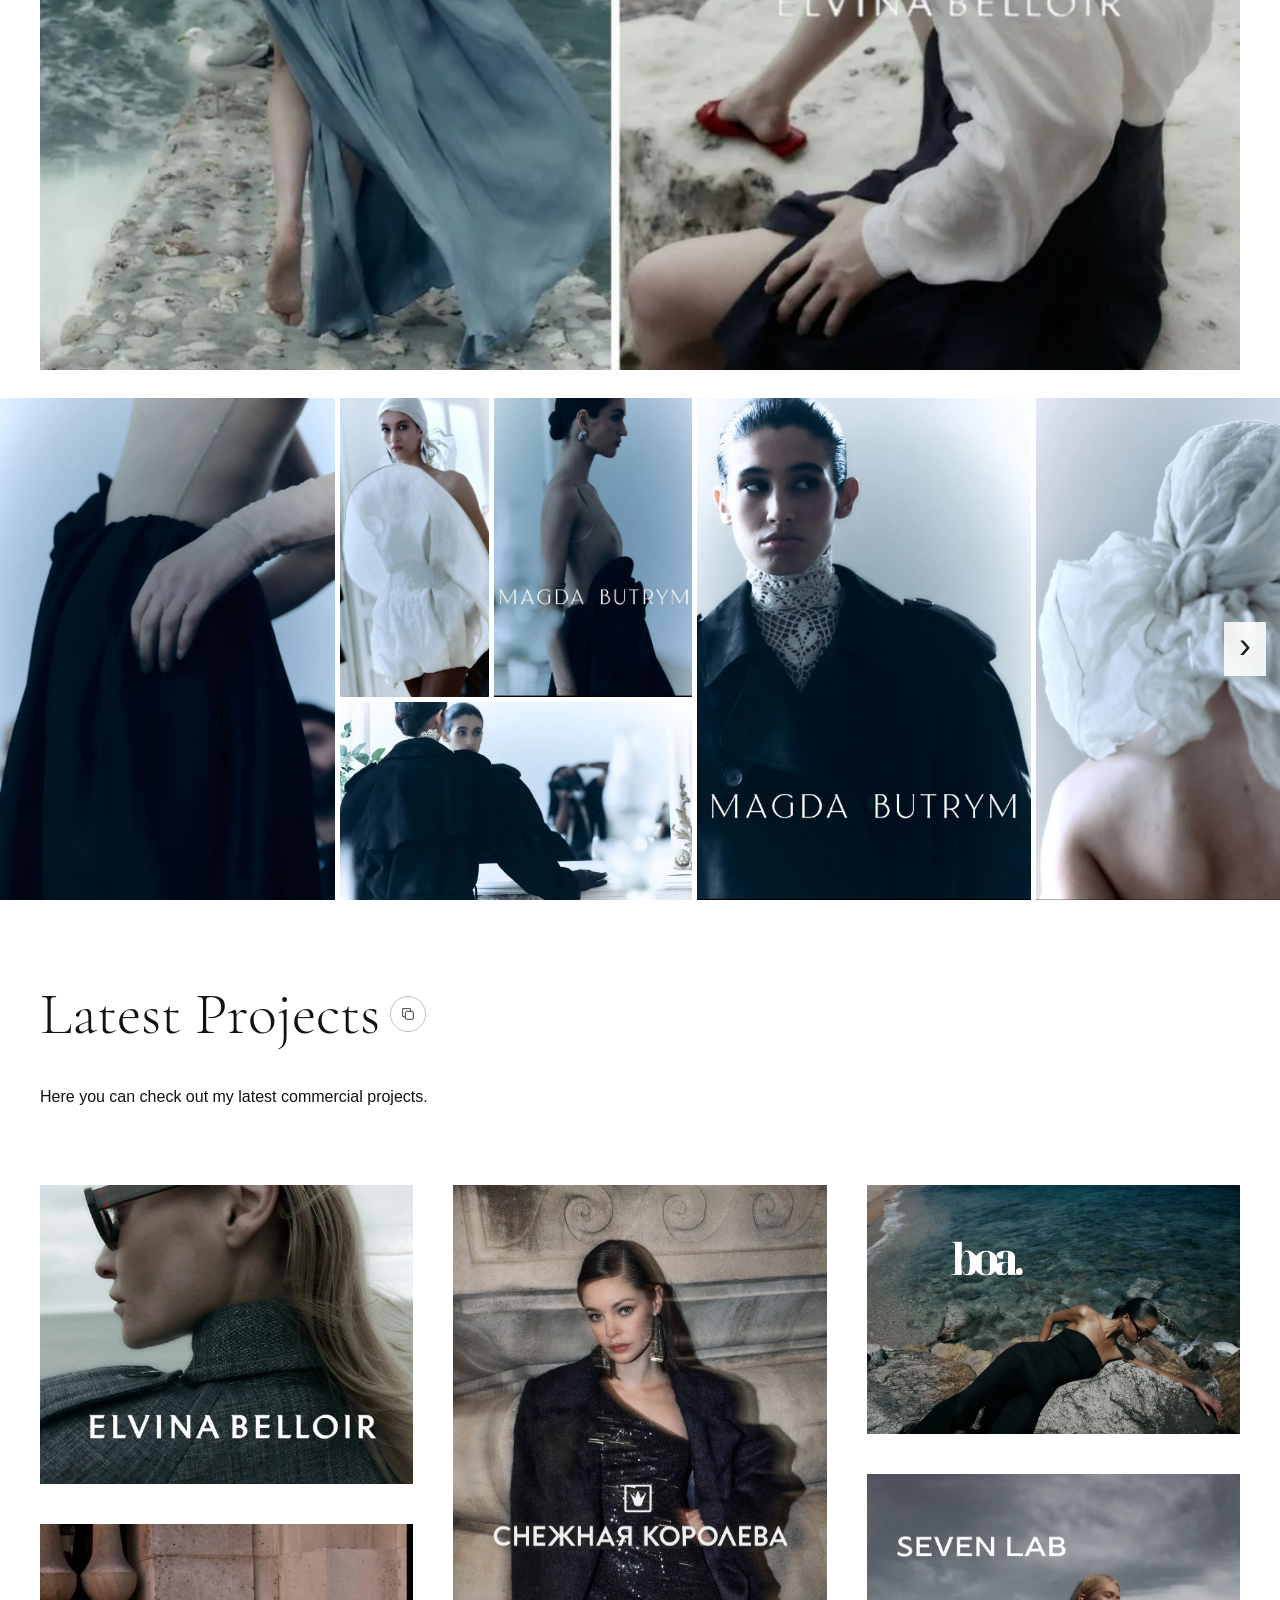
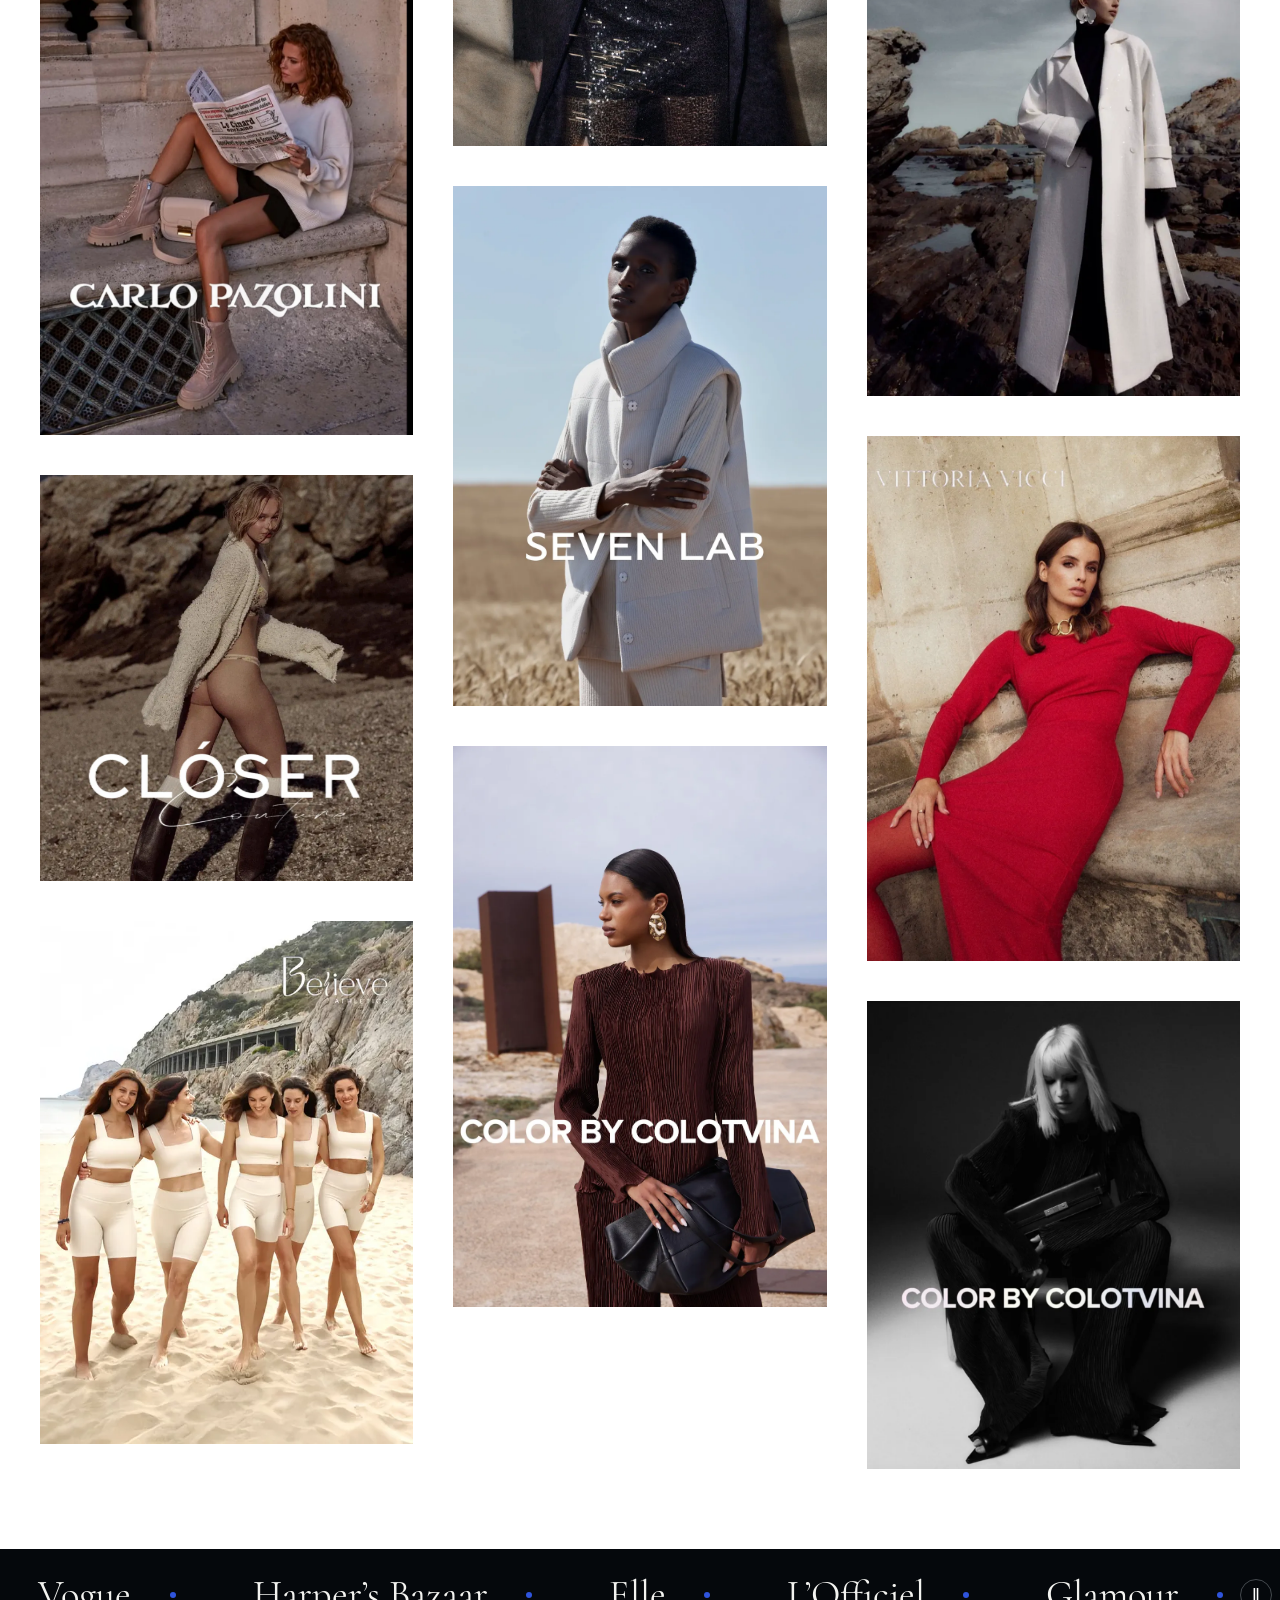
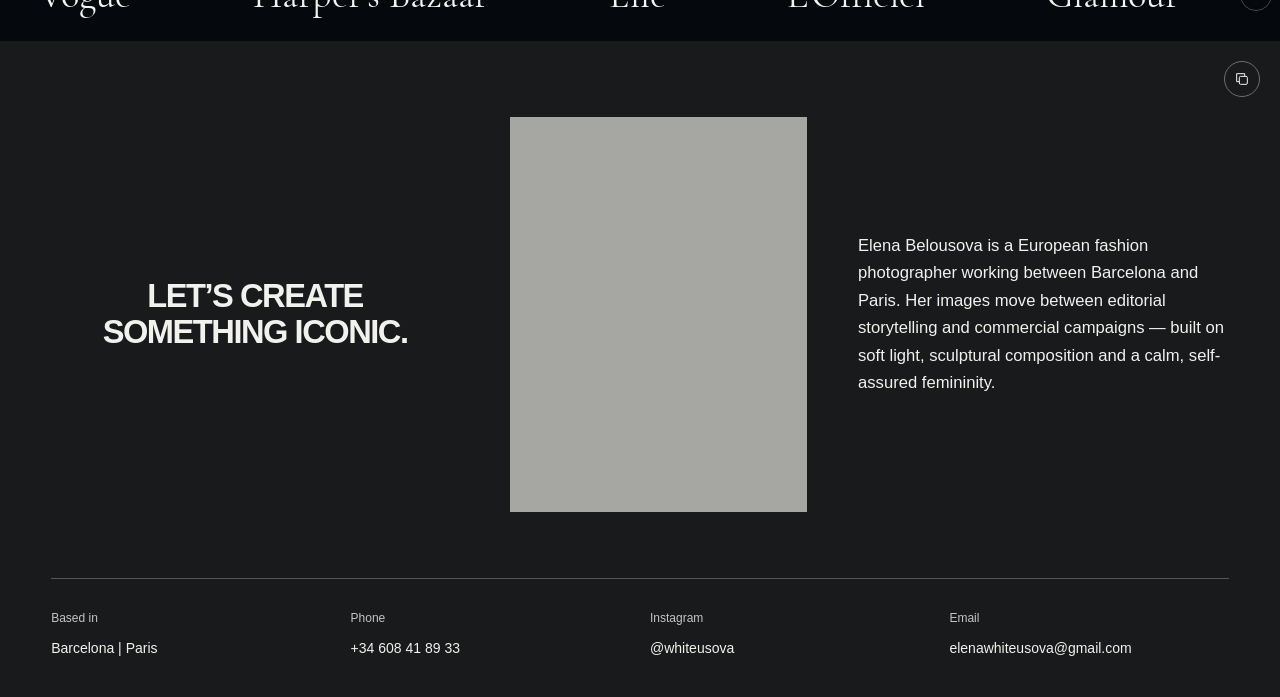
==== commit 6ece8ffe: "fix(portfolio): give the mobile name block more space" ====
--- a/index.html
+++ b/index.html
@@ -5,7 +5,7 @@
   <meta name="viewport" content="width=device-width, initial-scale=1">
   <meta name="description" content="Elena Belousova, European fashion photographer working between Barcelona and Paris.">
   <title>Elena Belousova | Fashion Photographer</title>
-  <link rel="stylesheet" href="shell.css?v=20261010-mobile">
+  <link rel="stylesheet" href="shell.css?v=20261010-hero-space">
   <link rel="stylesheet" href="gallery.css?v=20261010-mobile">
   <script src="gallery-data.js?v=20261010-mobile" defer></script>
   <script src="image-loader.js?v=20261006-images" defer></script>
--- a/shell.css
+++ b/shell.css
@@ -63,10 +63,10 @@
 @media (max-width: 700px) {
   .hero { min-height: 0; aspect-ratio: auto; background: #000001; }
   #hero-image { position: relative; display: block; height: 47.5vw; object-position: center top; }
-  .hero-copy { position: relative; left: auto; top: auto; bottom: auto; width: 100%; transform: none; padding: 0 20px 22px; }
-  .hero-copy h1 { font-size: clamp(14px, 4.375vw, 24px); line-height: 1.2; }
-  .portfolio-label { margin-top: 4px; font-size: clamp(18px, 5.625vw, 30px); }
-  .publications { max-width: 390px; margin-top: 14px; font-size: 12px; }
+  .hero-copy { position: relative; left: auto; top: auto; bottom: auto; width: 100%; min-height: calc(220 * var(--source-unit)); display: flex; flex-direction: column; justify-content: center; transform: none; padding: calc(32 * var(--source-unit)) calc(20 * var(--source-unit)) calc(36 * var(--source-unit)); }
+  .hero-copy h1 { font-size: calc(24 * var(--source-unit)); line-height: 1.2; }
+  .portfolio-label { margin-top: calc(8 * var(--source-unit)); font-size: calc(24 * var(--source-unit)); }
+  .publications { max-width: 390px; margin-top: calc(18 * var(--source-unit)); font-size: 12px; }
   .section-index { padding-top: 30px; padding-bottom: 32px; }
   .section-index a { padding: 17px 0; font-size: 23px; }
   .section-heading { padding: 36px 18px 28px; gap: 8px; }
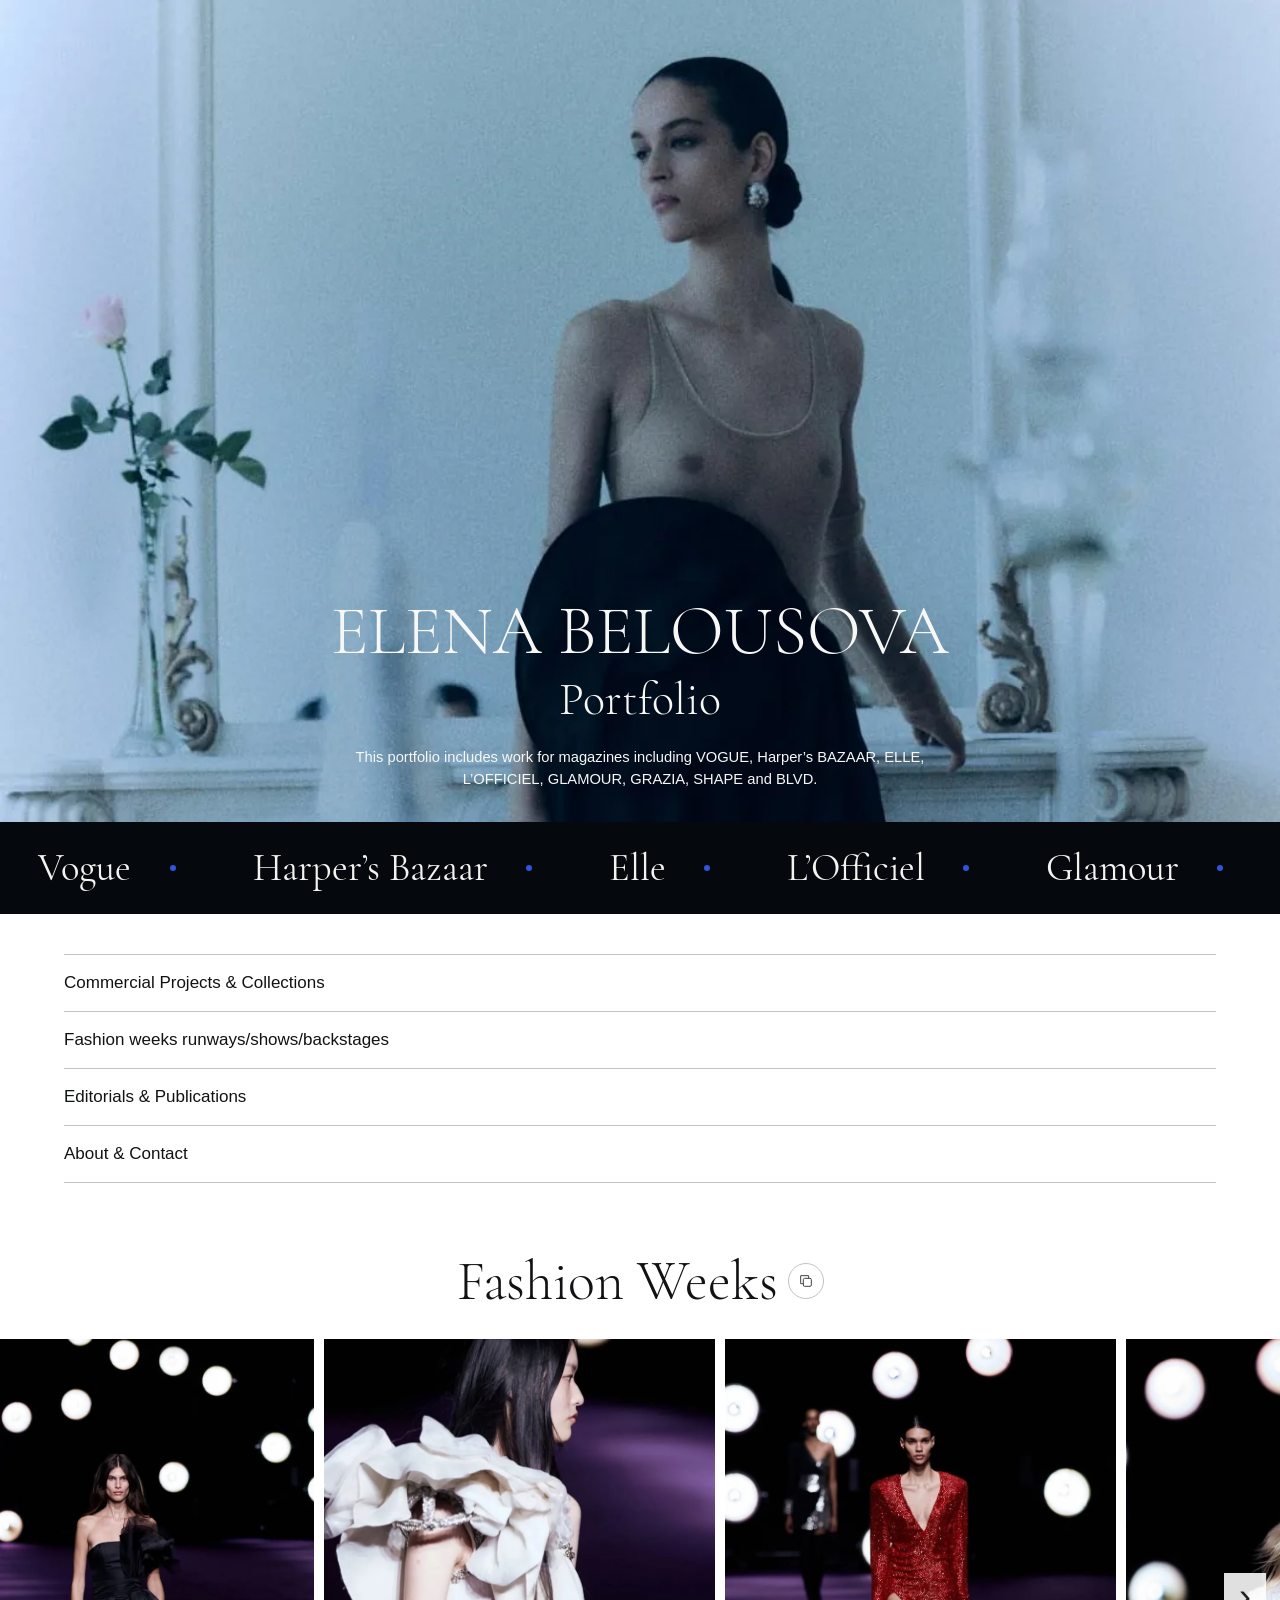
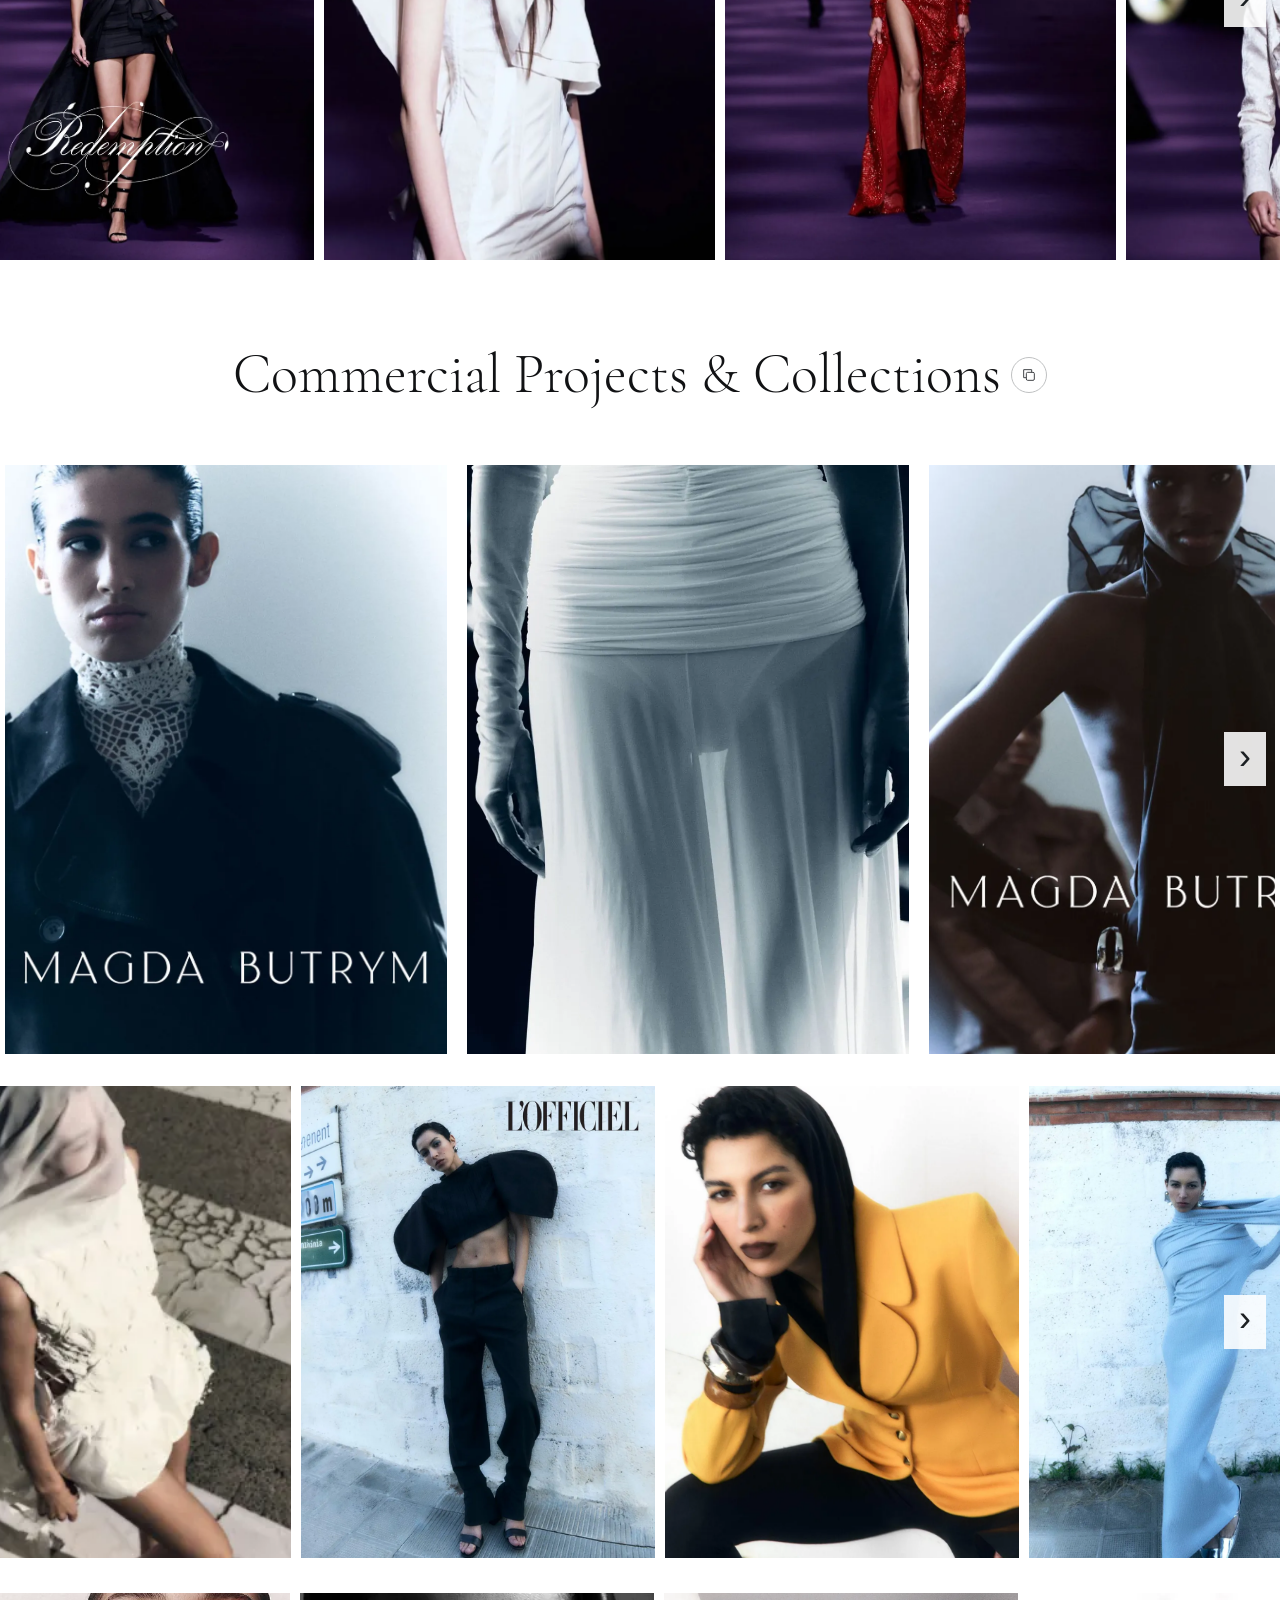
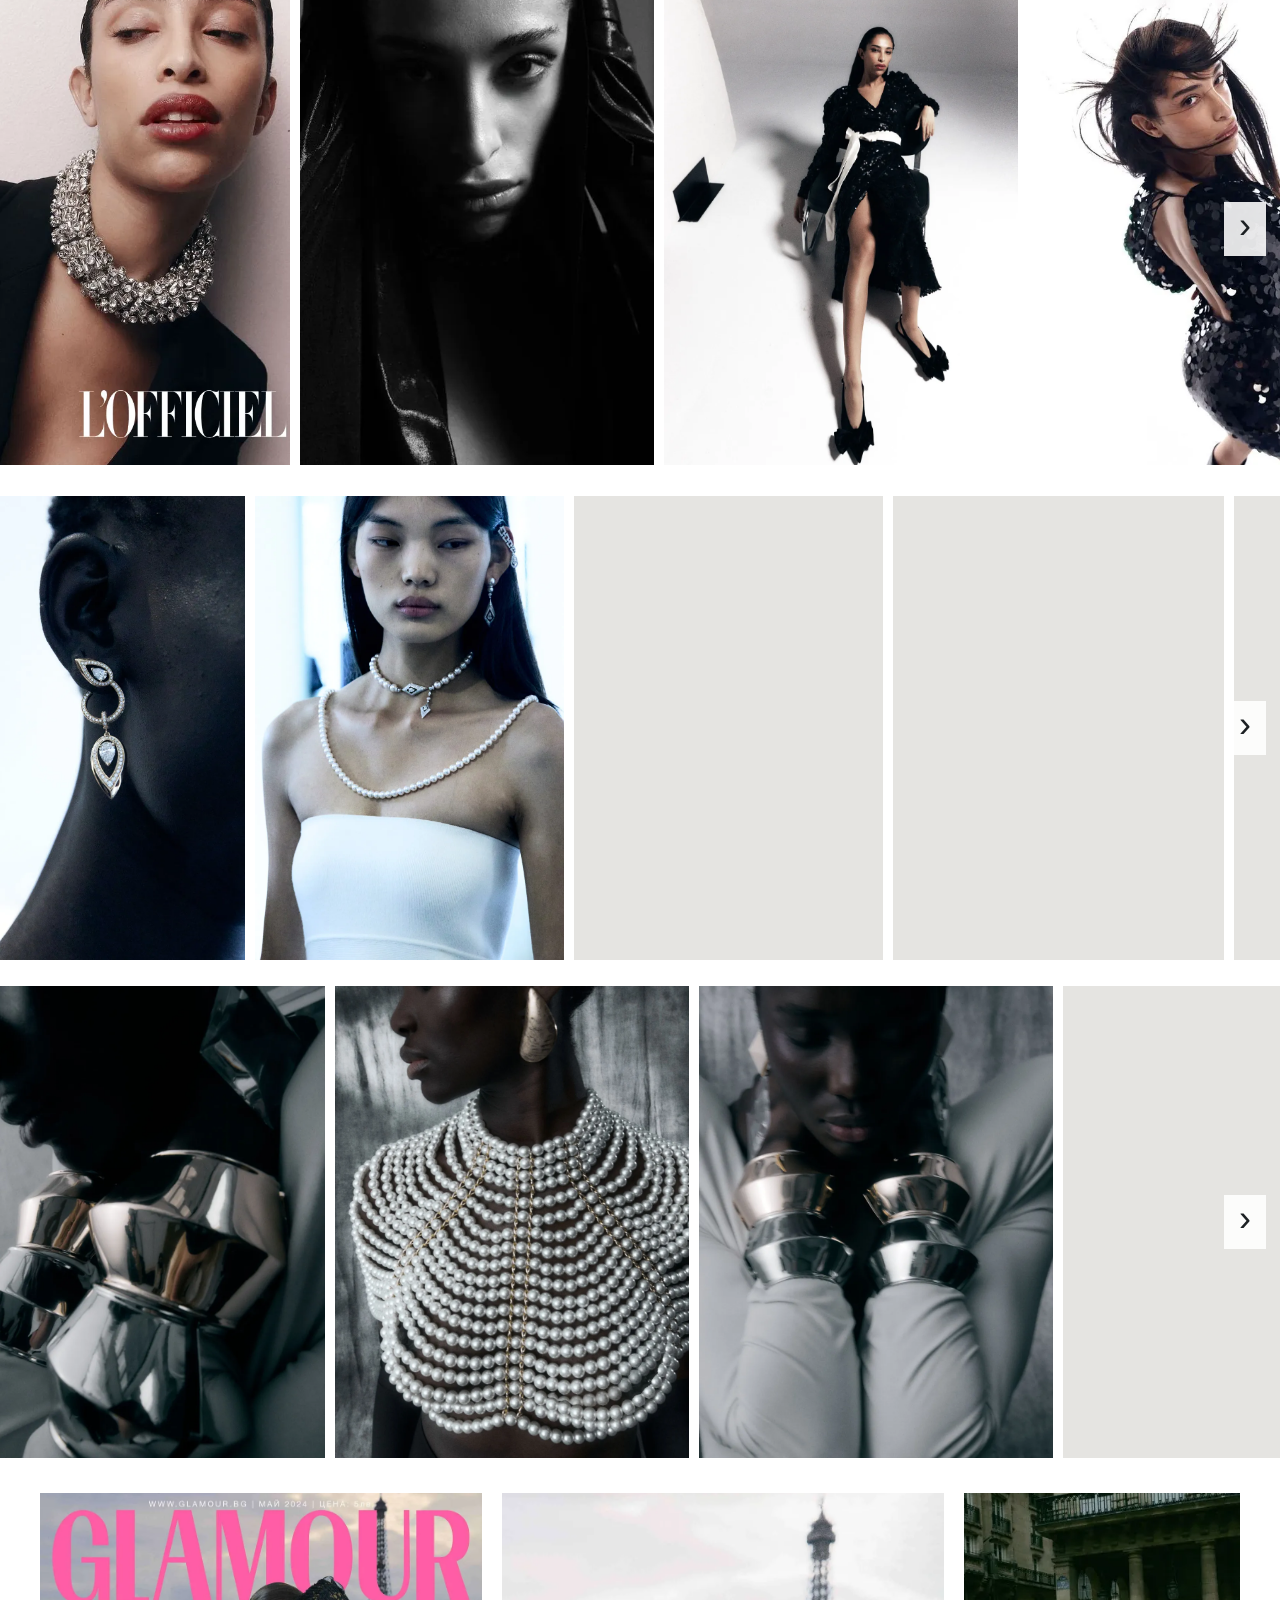
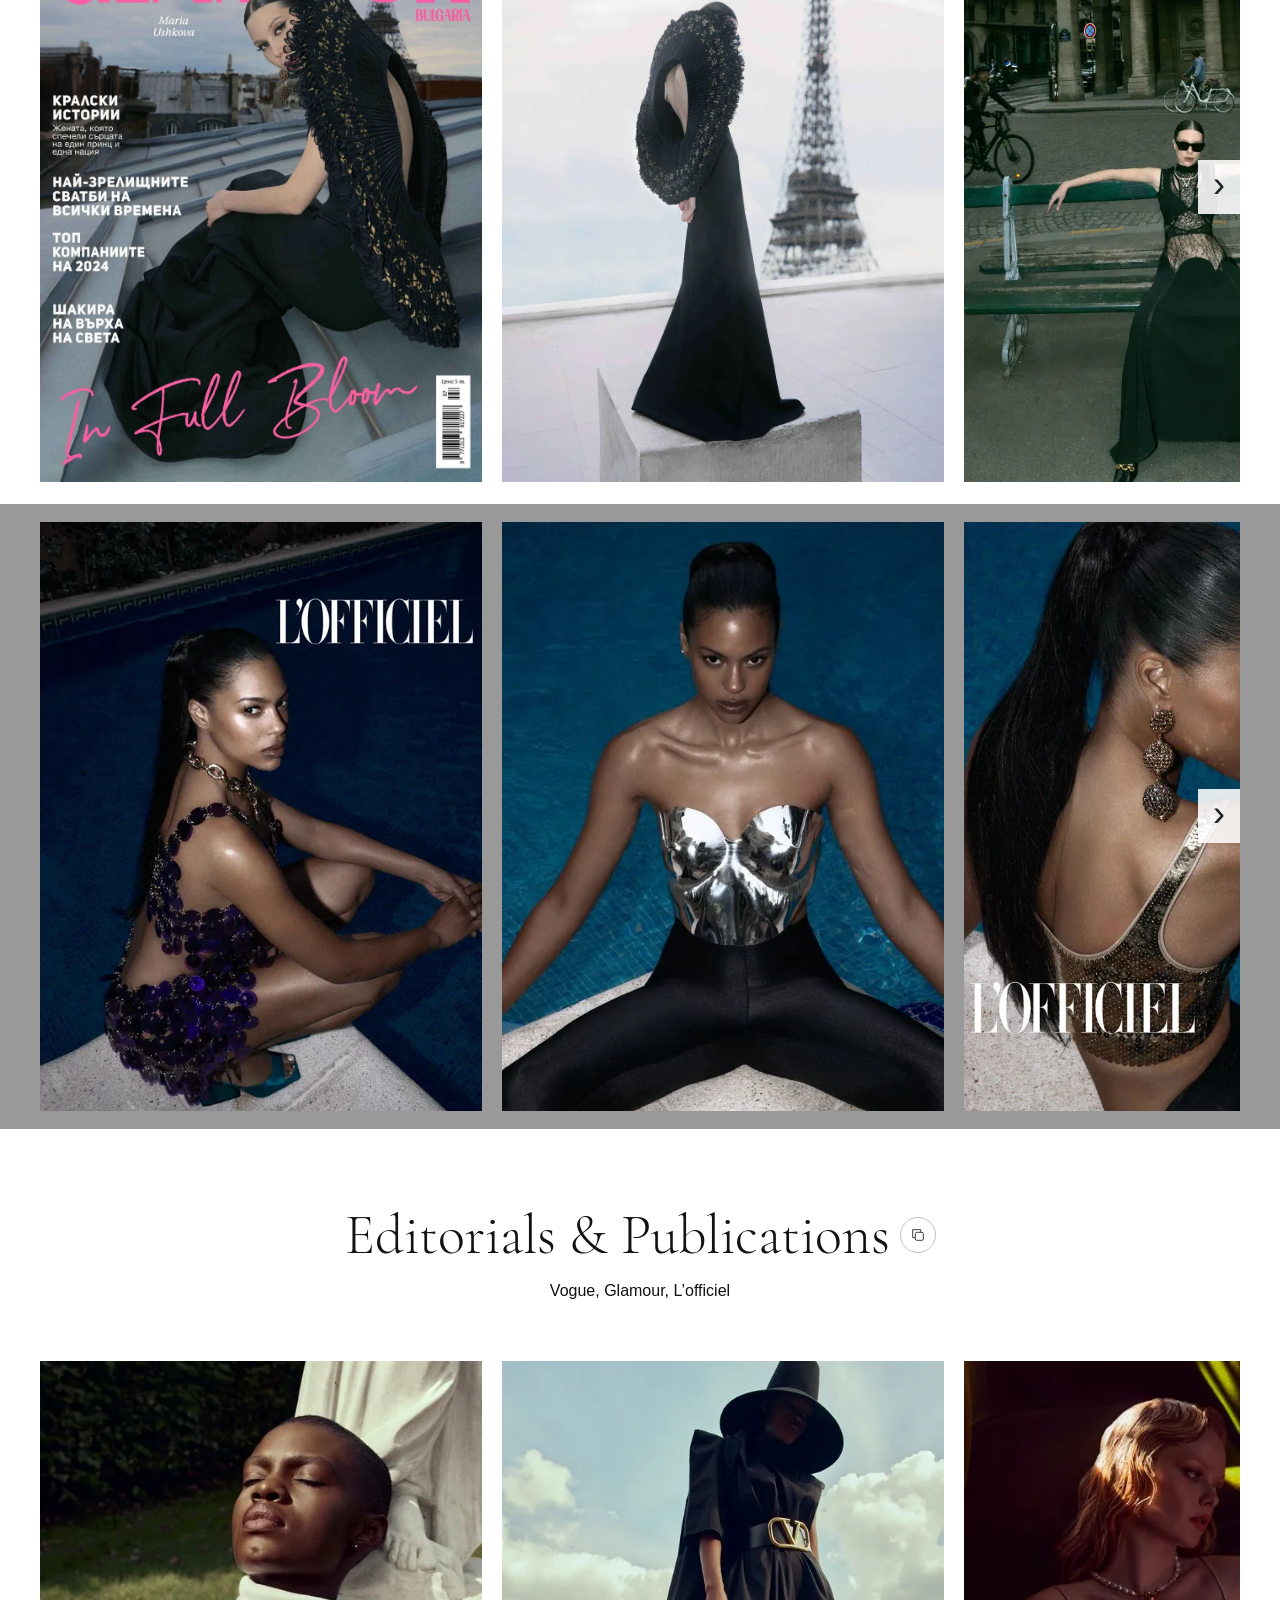
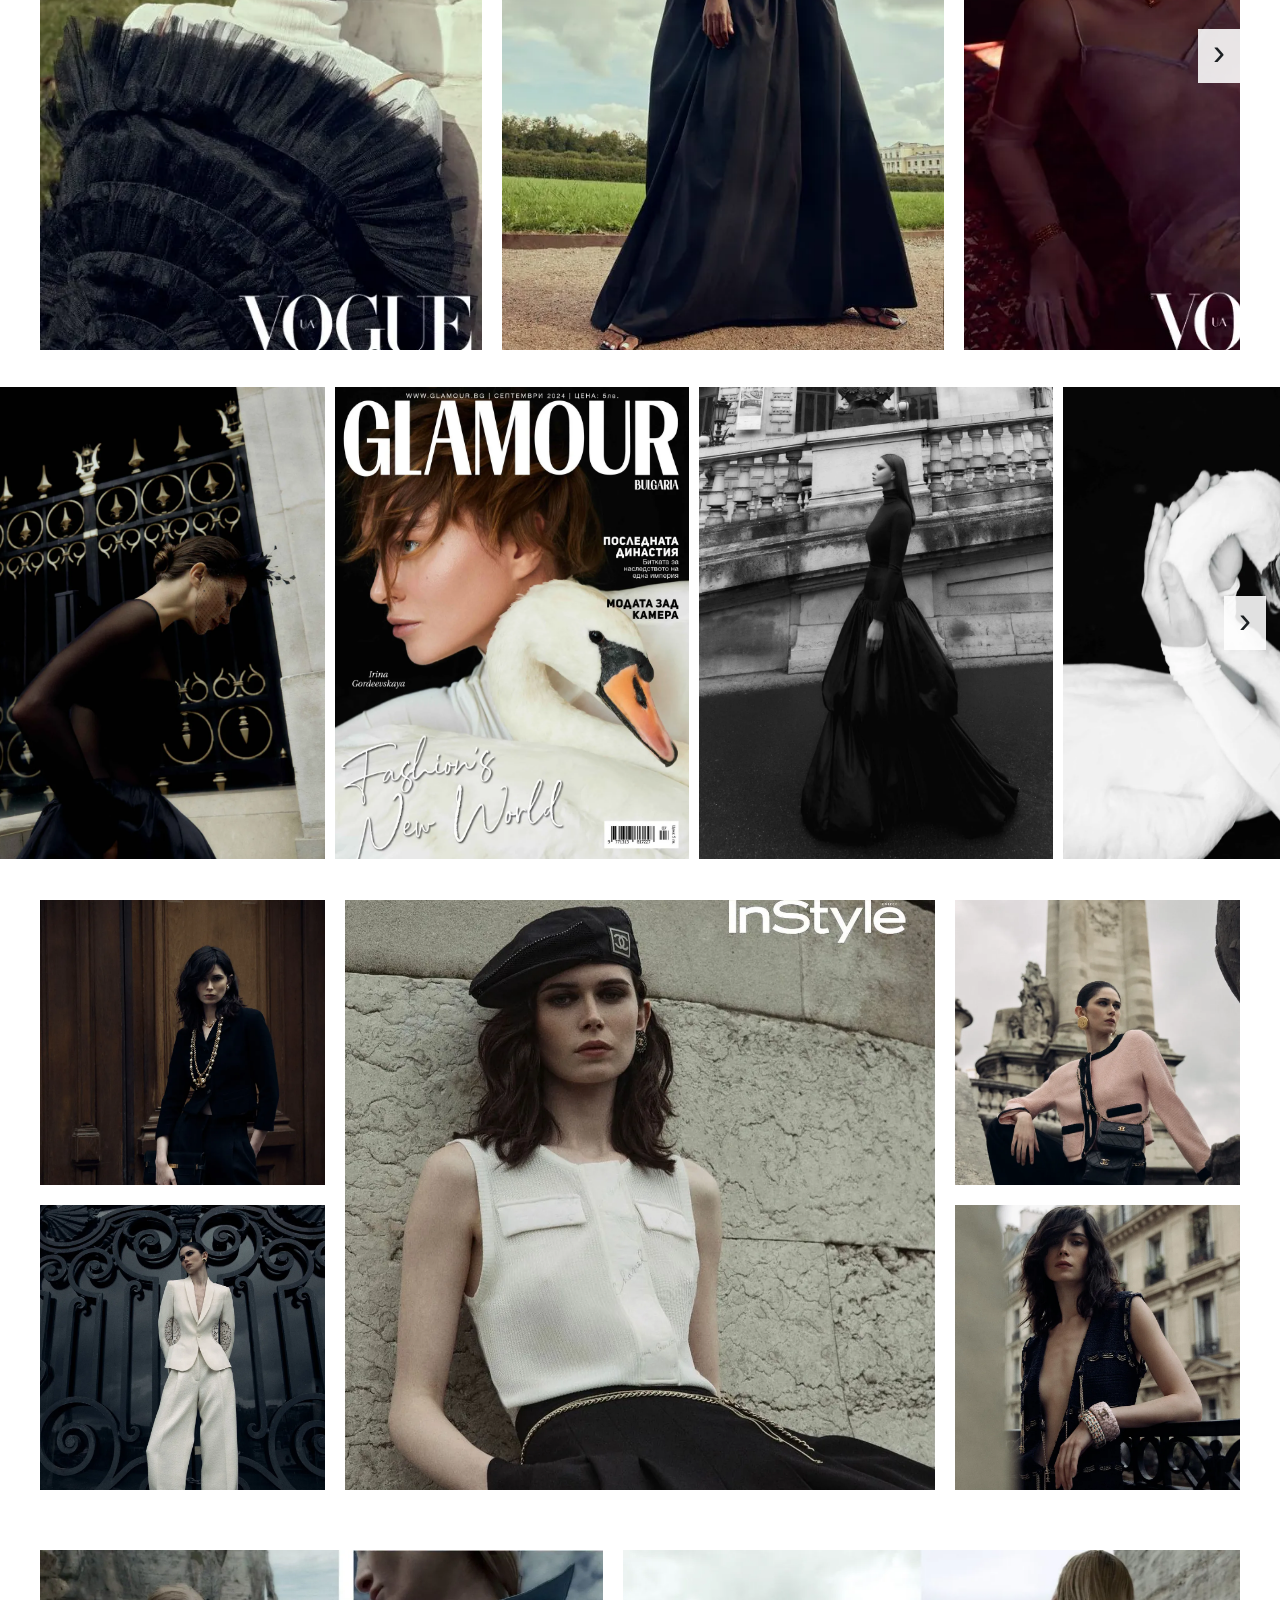
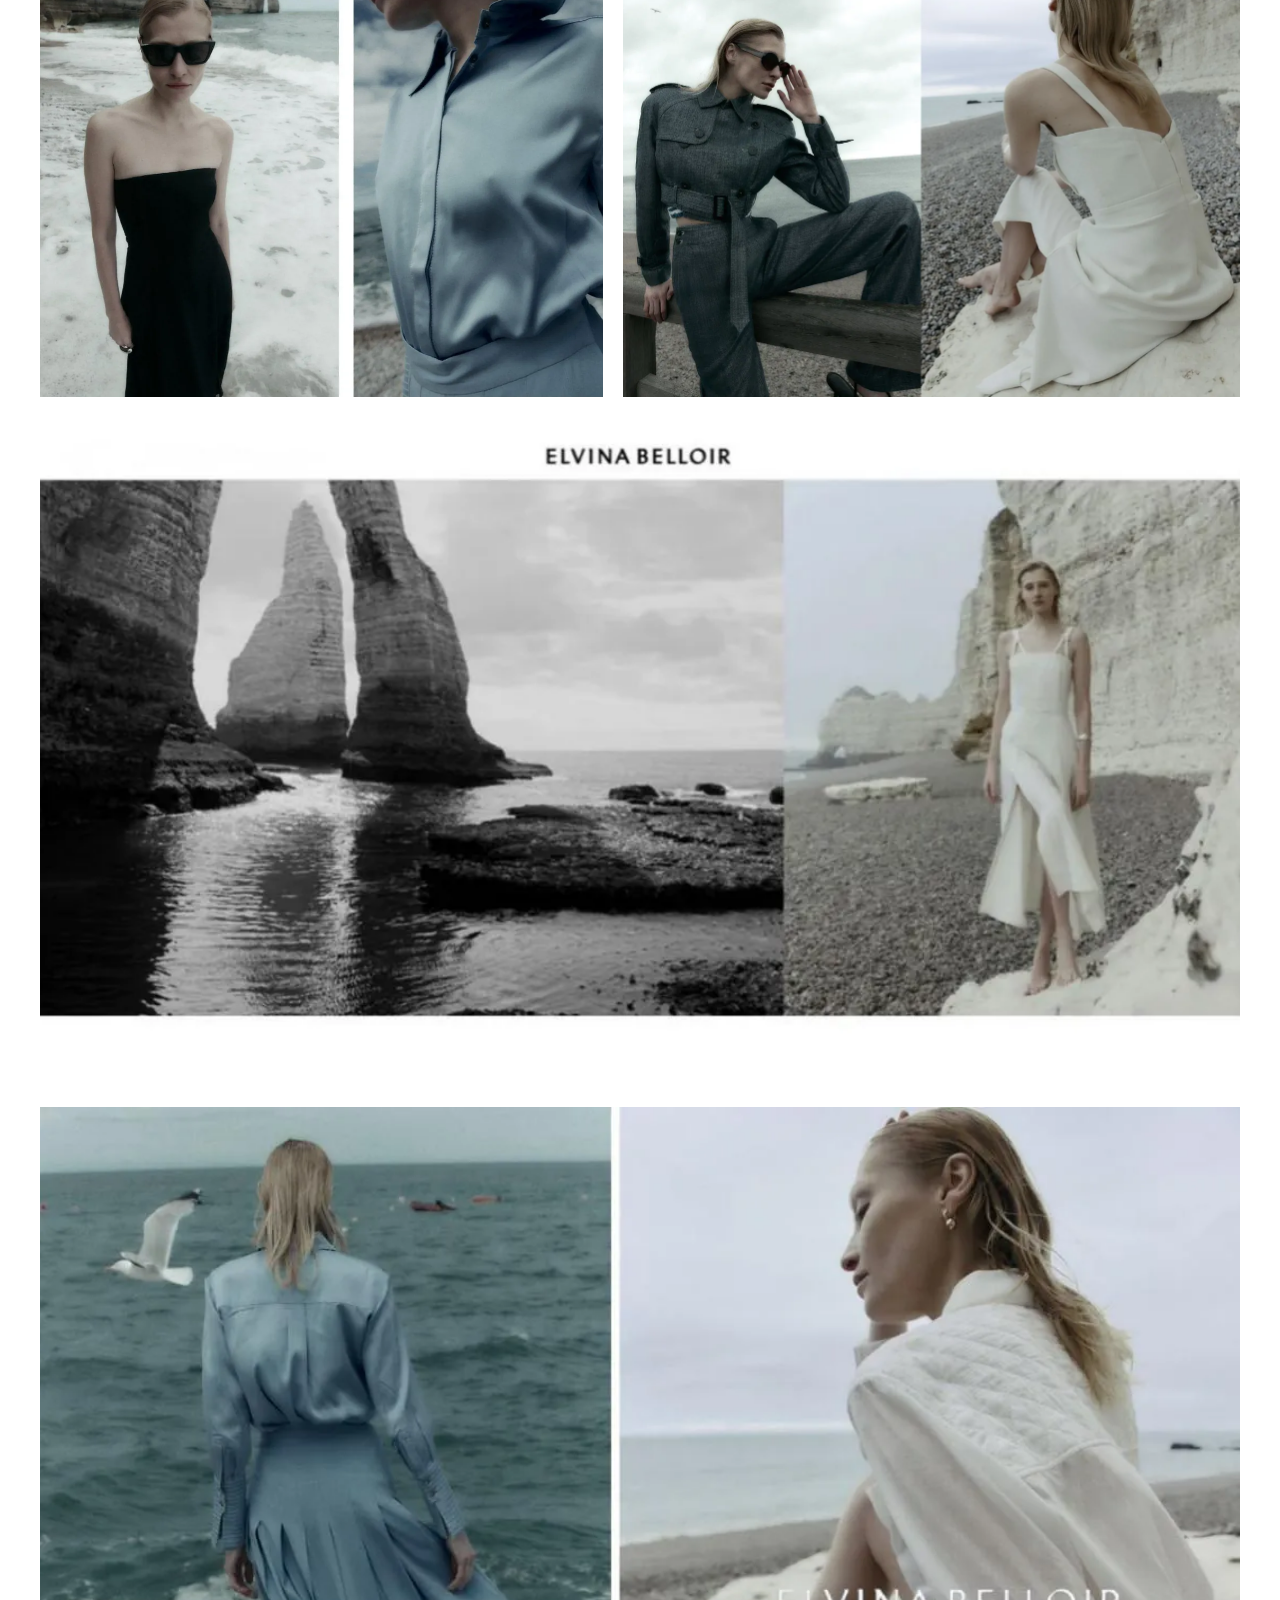
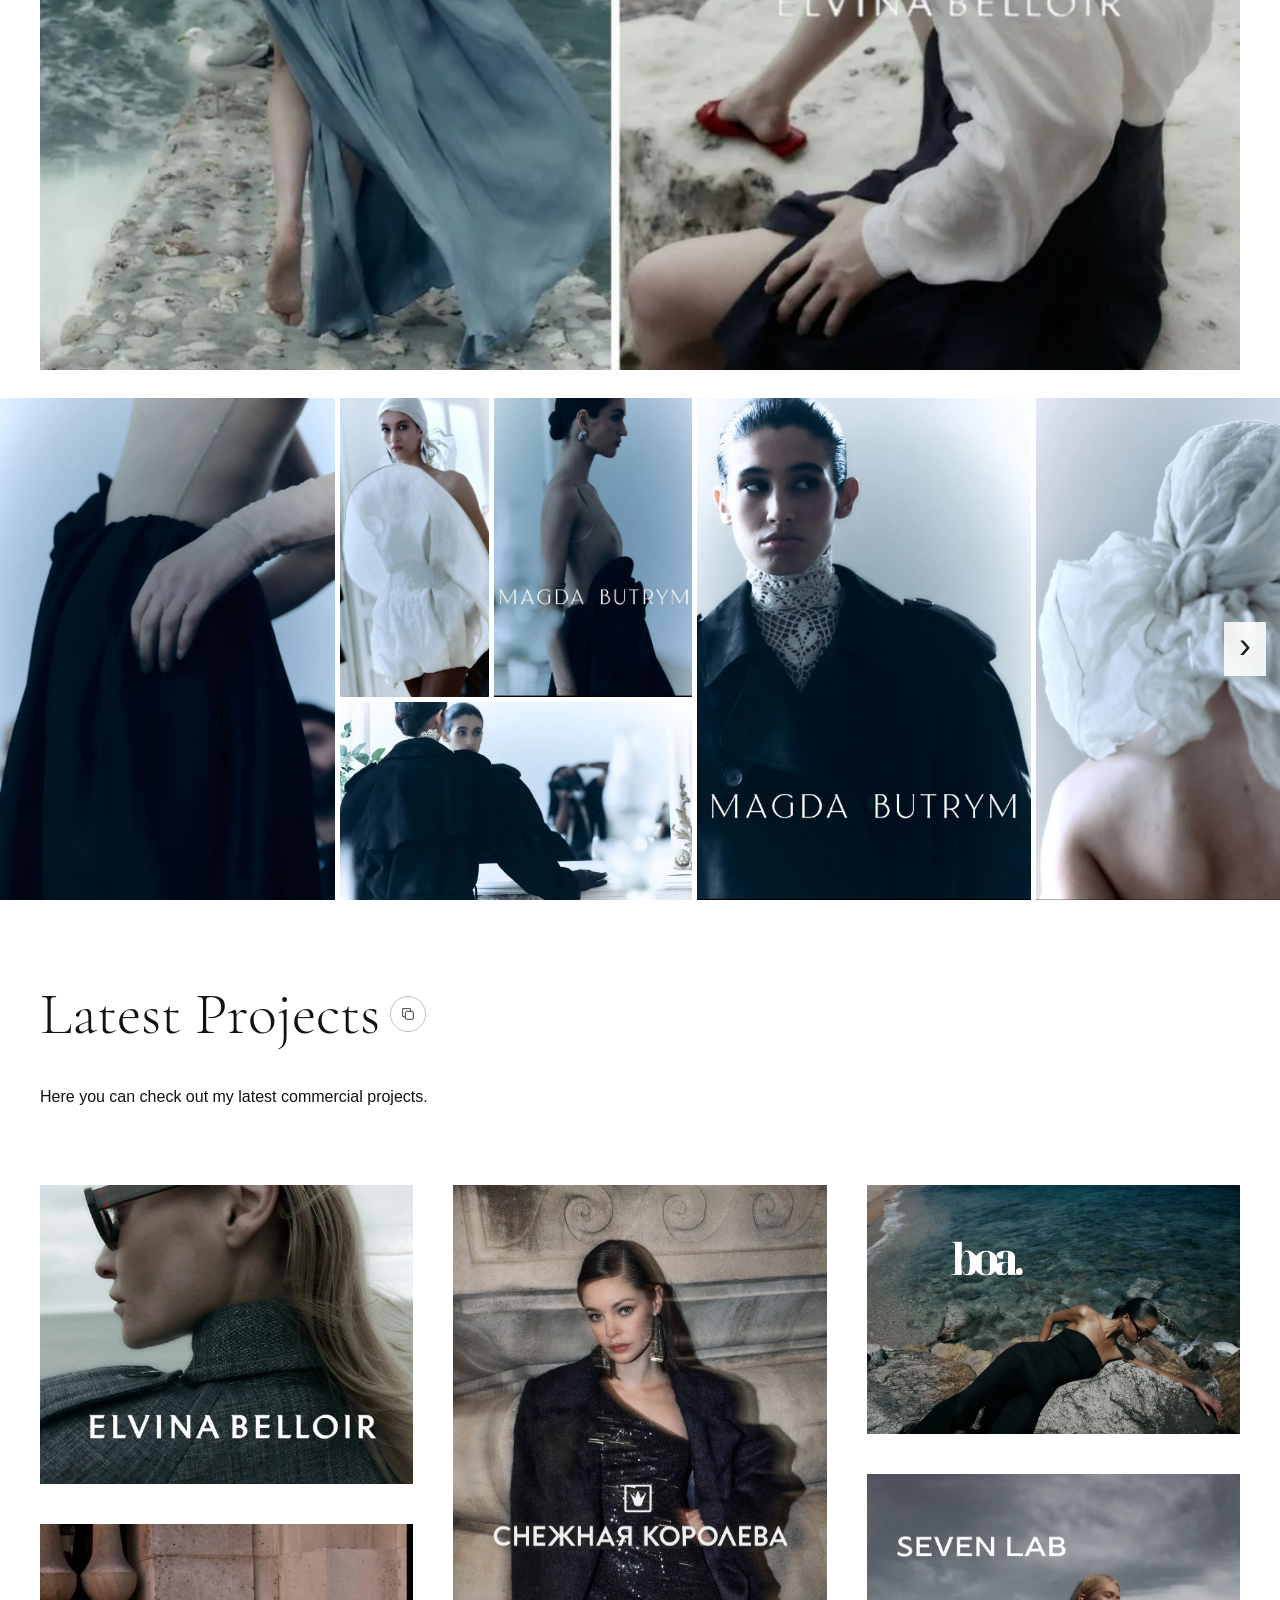
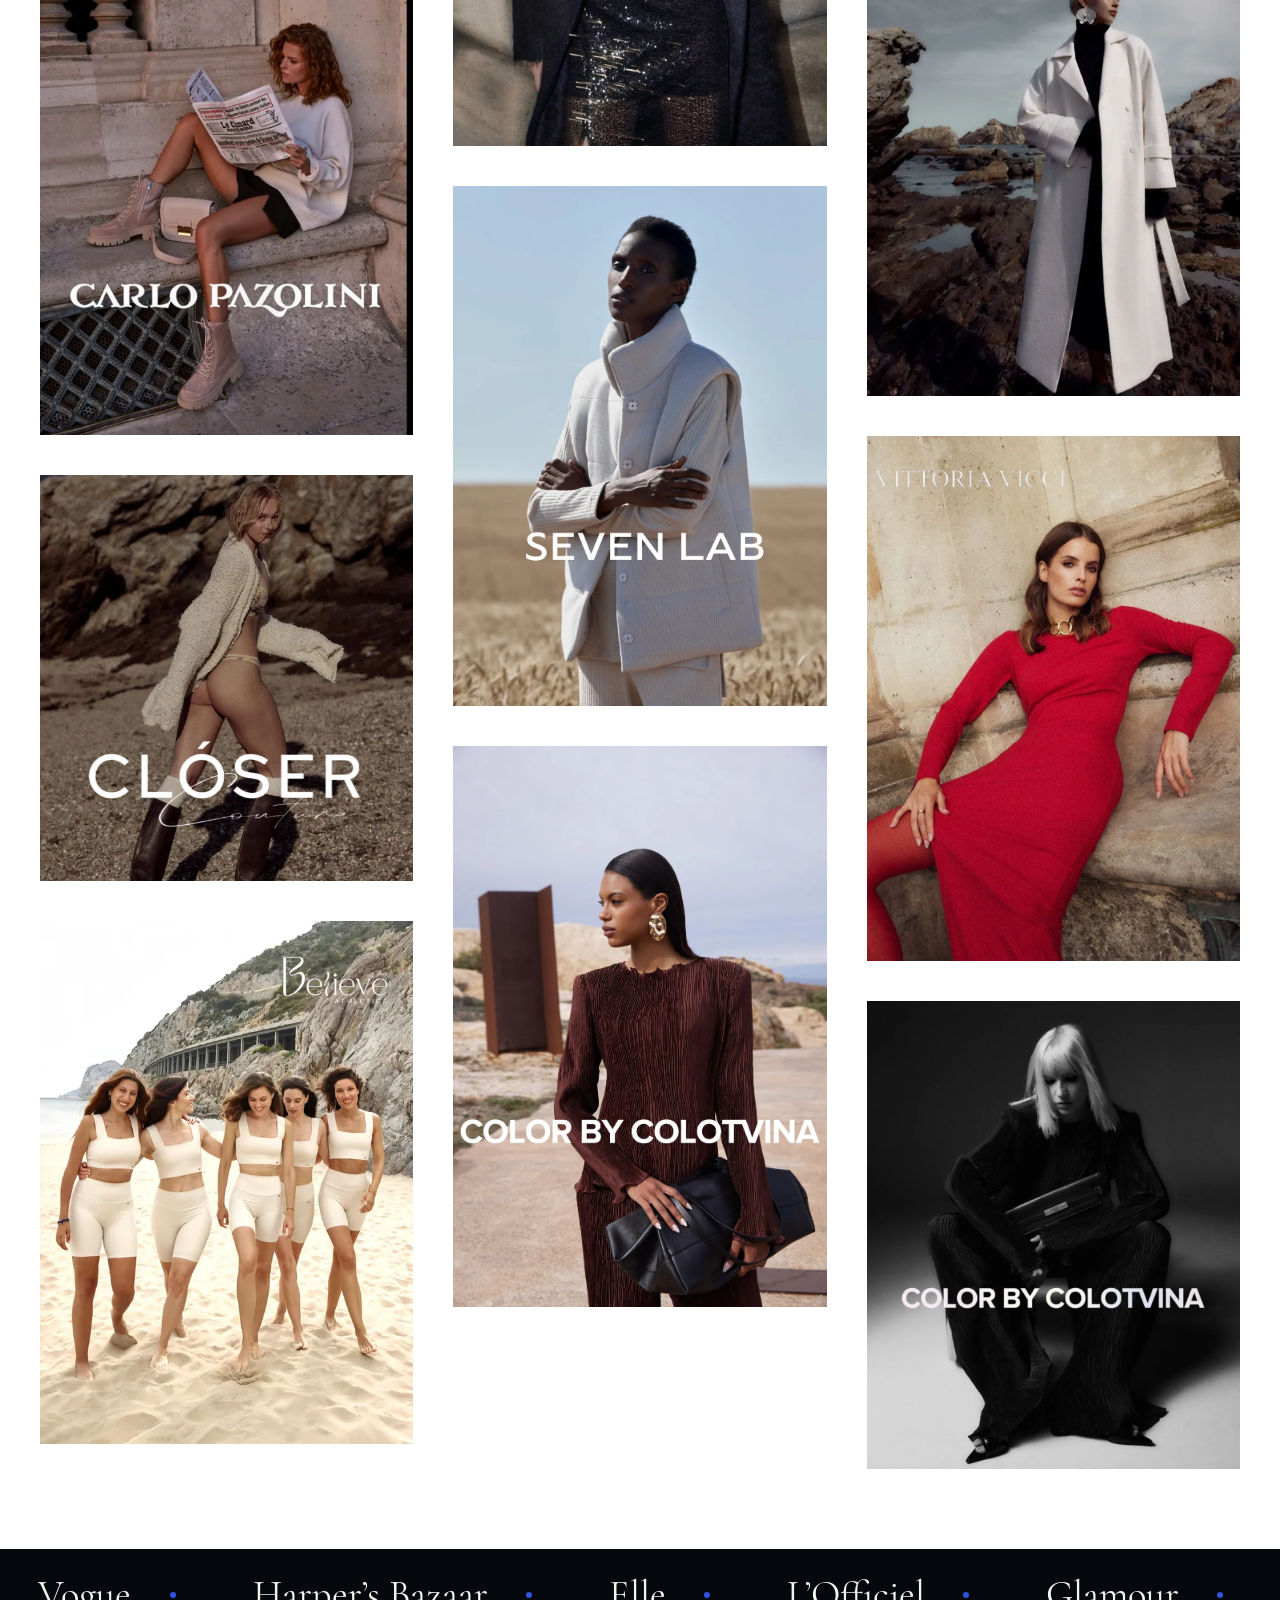
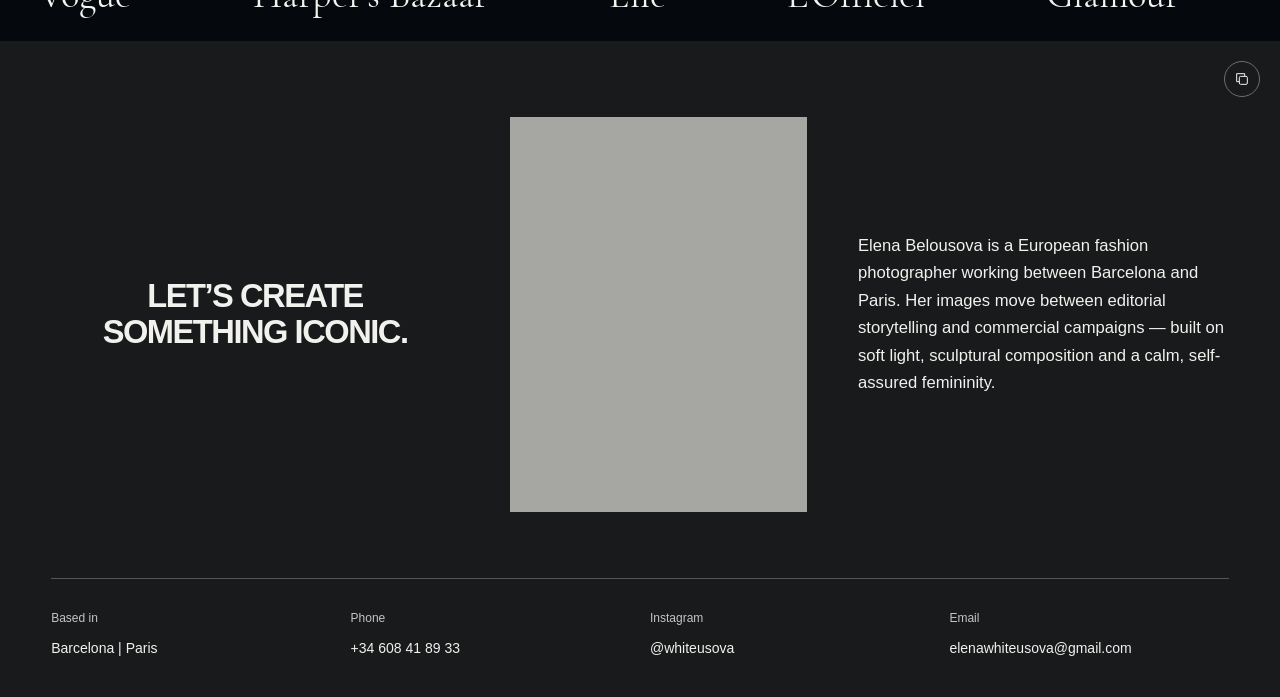
==== commit 259a7aae: "fix(portfolio): keep publication strips continuously moving" ====
--- a/index.html
+++ b/index.html
@@ -5,11 +5,11 @@
   <meta name="viewport" content="width=device-width, initial-scale=1">
   <meta name="description" content="Elena Belousova, European fashion photographer working between Barcelona and Paris.">
   <title>Elena Belousova | Fashion Photographer</title>
-  <link rel="stylesheet" href="shell.css?v=20261010-hero-space">
-  <link rel="stylesheet" href="gallery.css?v=20261010-mobile">
+  <link rel="stylesheet" href="shell.css?v=20261010-marquee">
+  <link rel="stylesheet" href="gallery.css?v=20261010-marquee">
   <script src="gallery-data.js?v=20261010-mobile" defer></script>
   <script src="image-loader.js?v=20261006-images" defer></script>
-  <script src="app.js?v=20261010-mobile" defer></script>
+  <script src="app.js?v=20261010-marquee" defer></script>
 </head>
 <body>
   <a class="skip-link" href="#section-index">Skip to portfolio sections</a>
--- a/shell.css
+++ b/shell.css
@@ -30,7 +30,6 @@
 .publication-marquee-track { display: flex; align-items: center; width: max-content; animation: publication-loop 34s linear infinite; }
 .publication-marquee span { display: flex; align-items: center; flex: 0 0 auto; gap: clamp(22px, 3vw, 50px); padding: 0 clamp(22px, 3vw, 50px); font-family: "Cormorant Garamond", Georgia, serif; font-size: clamp(24px, 3vw, 42px); font-weight: 400; white-space: nowrap; }
 .publication-marquee span::after { content: ""; width: 6px; height: 6px; border-radius: 50%; background: #2f54dd; flex: none; }
-.publication-marquee:hover .publication-marquee-track { animation-play-state: paused; }
 @keyframes publication-loop { to { transform: translateX(-50%); } }
 
 .section-index { padding: 46px clamp(20px, 5vw, 80px) 64px; }
@@ -83,6 +82,5 @@
 
 @media (prefers-reduced-motion: reduce) {
   html { scroll-behavior: auto; }
-  .publication-marquee-track { animation: none; }
   *, *::before, *::after { transition-duration: 0s !important; }
 }
--- a/gallery.css
+++ b/gallery.css
@@ -41,8 +41,6 @@
 .photo-frame:hover .project-caption, .photo-frame:focus-visible .project-caption { opacity: 1; }
 .manual-copy-link { flex: 1 0 100%; max-width: 550px; padding: 12px; border: 1px solid #777; font: 14px var(--sans); }
 .publication-marquee { position: relative; }
-.marquee-toggle { position: absolute; right: 8px; top: 50%; transform: translateY(-50%); width: 32px; height: 32px; border: 1px solid #44494e; border-radius: 50%; background: #05080c; color: #fff; cursor: pointer; }
-.publication-marquee.is-paused .publication-marquee-track { animation-play-state: paused; }
 .about-contact { position: relative; }
 .about-copy-link { position: absolute; right: 20px; top: 20px; color: #f1f1ed; border-color: #6c7072; }
 .about-copy-link:hover { background: #383b3d; }
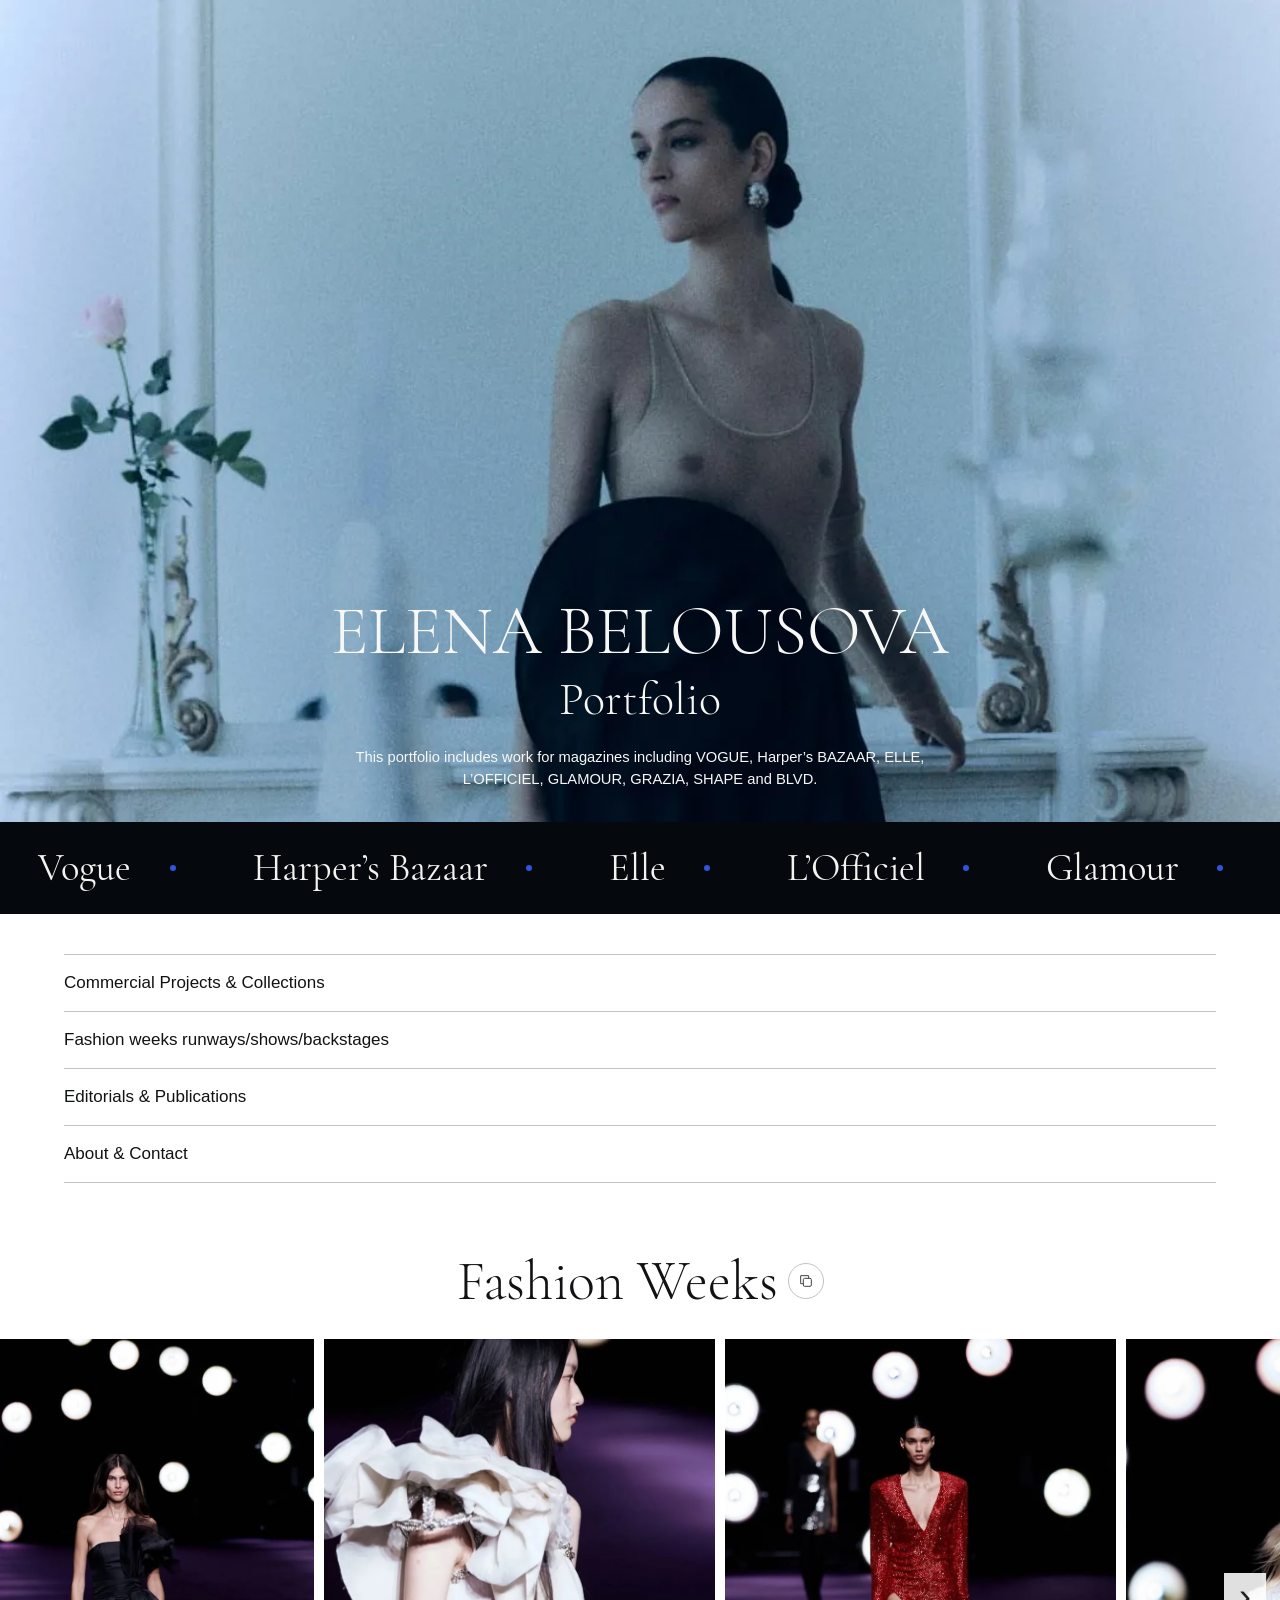
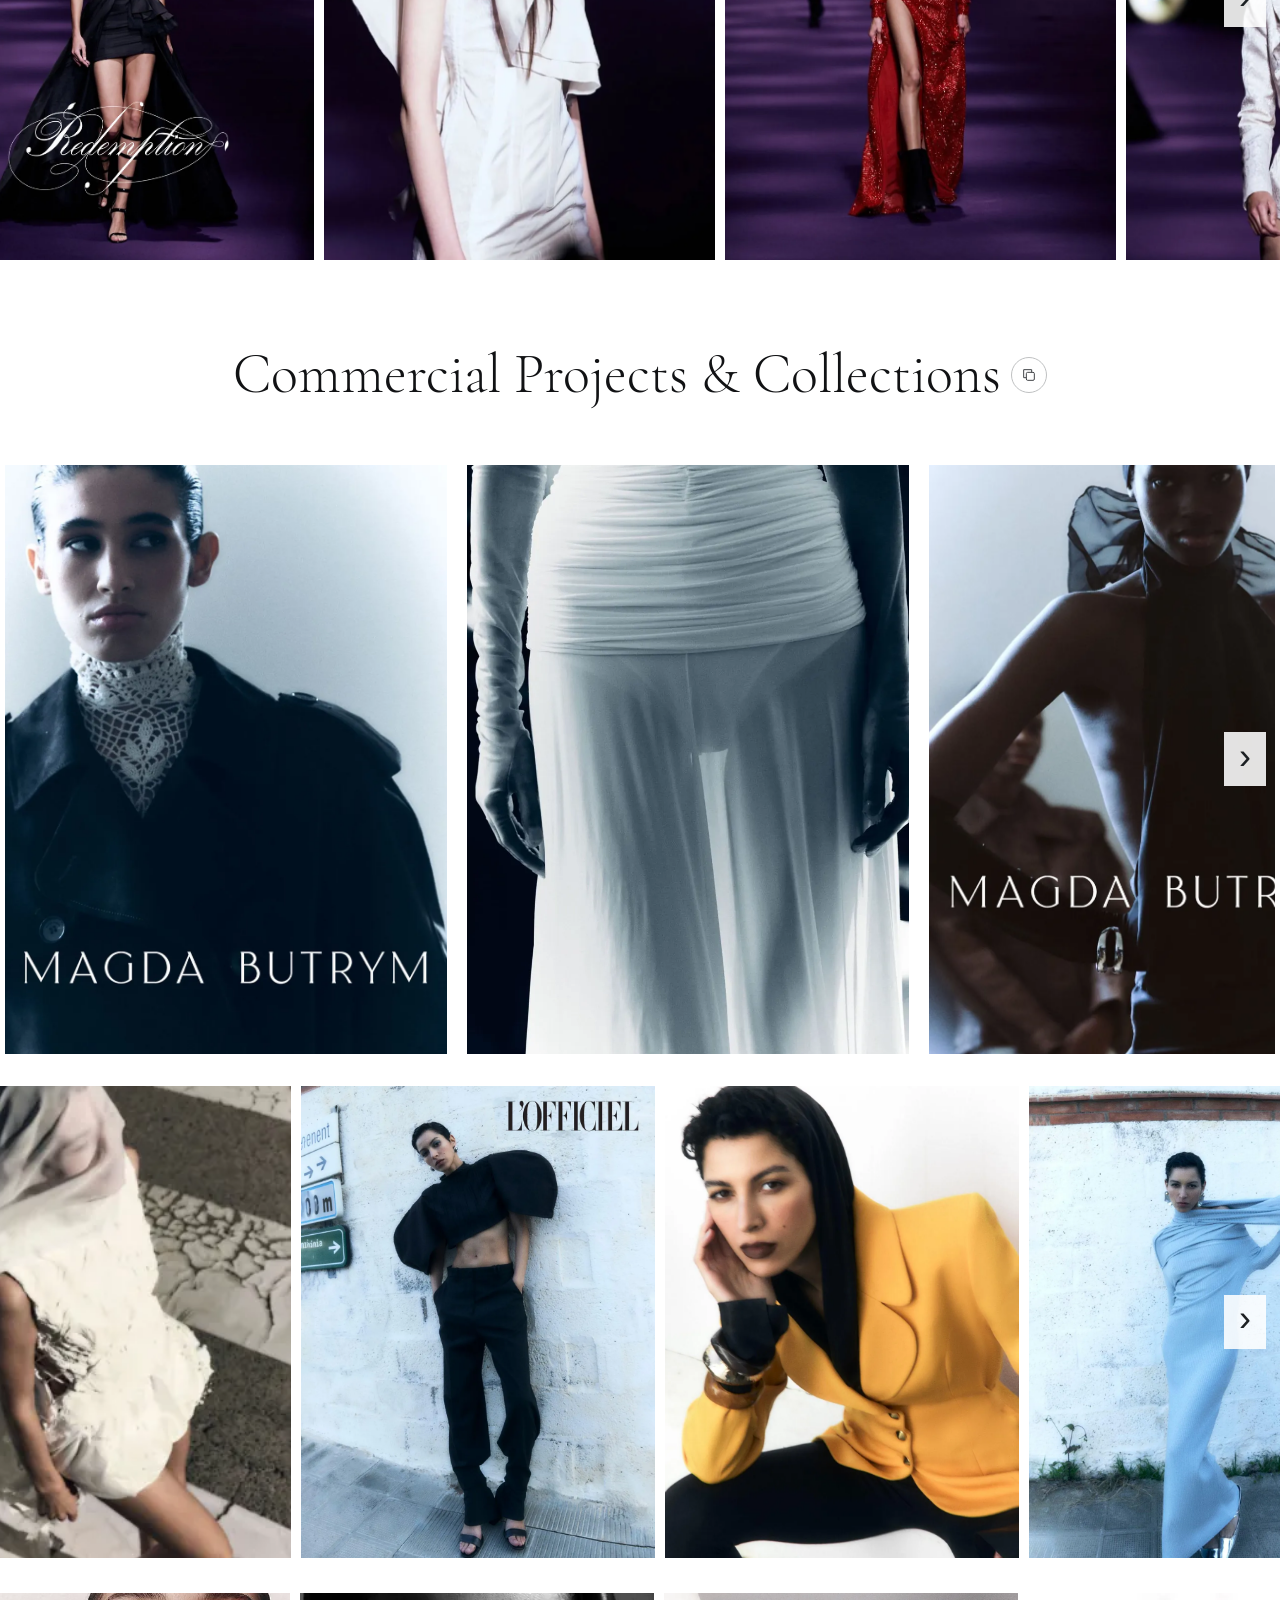
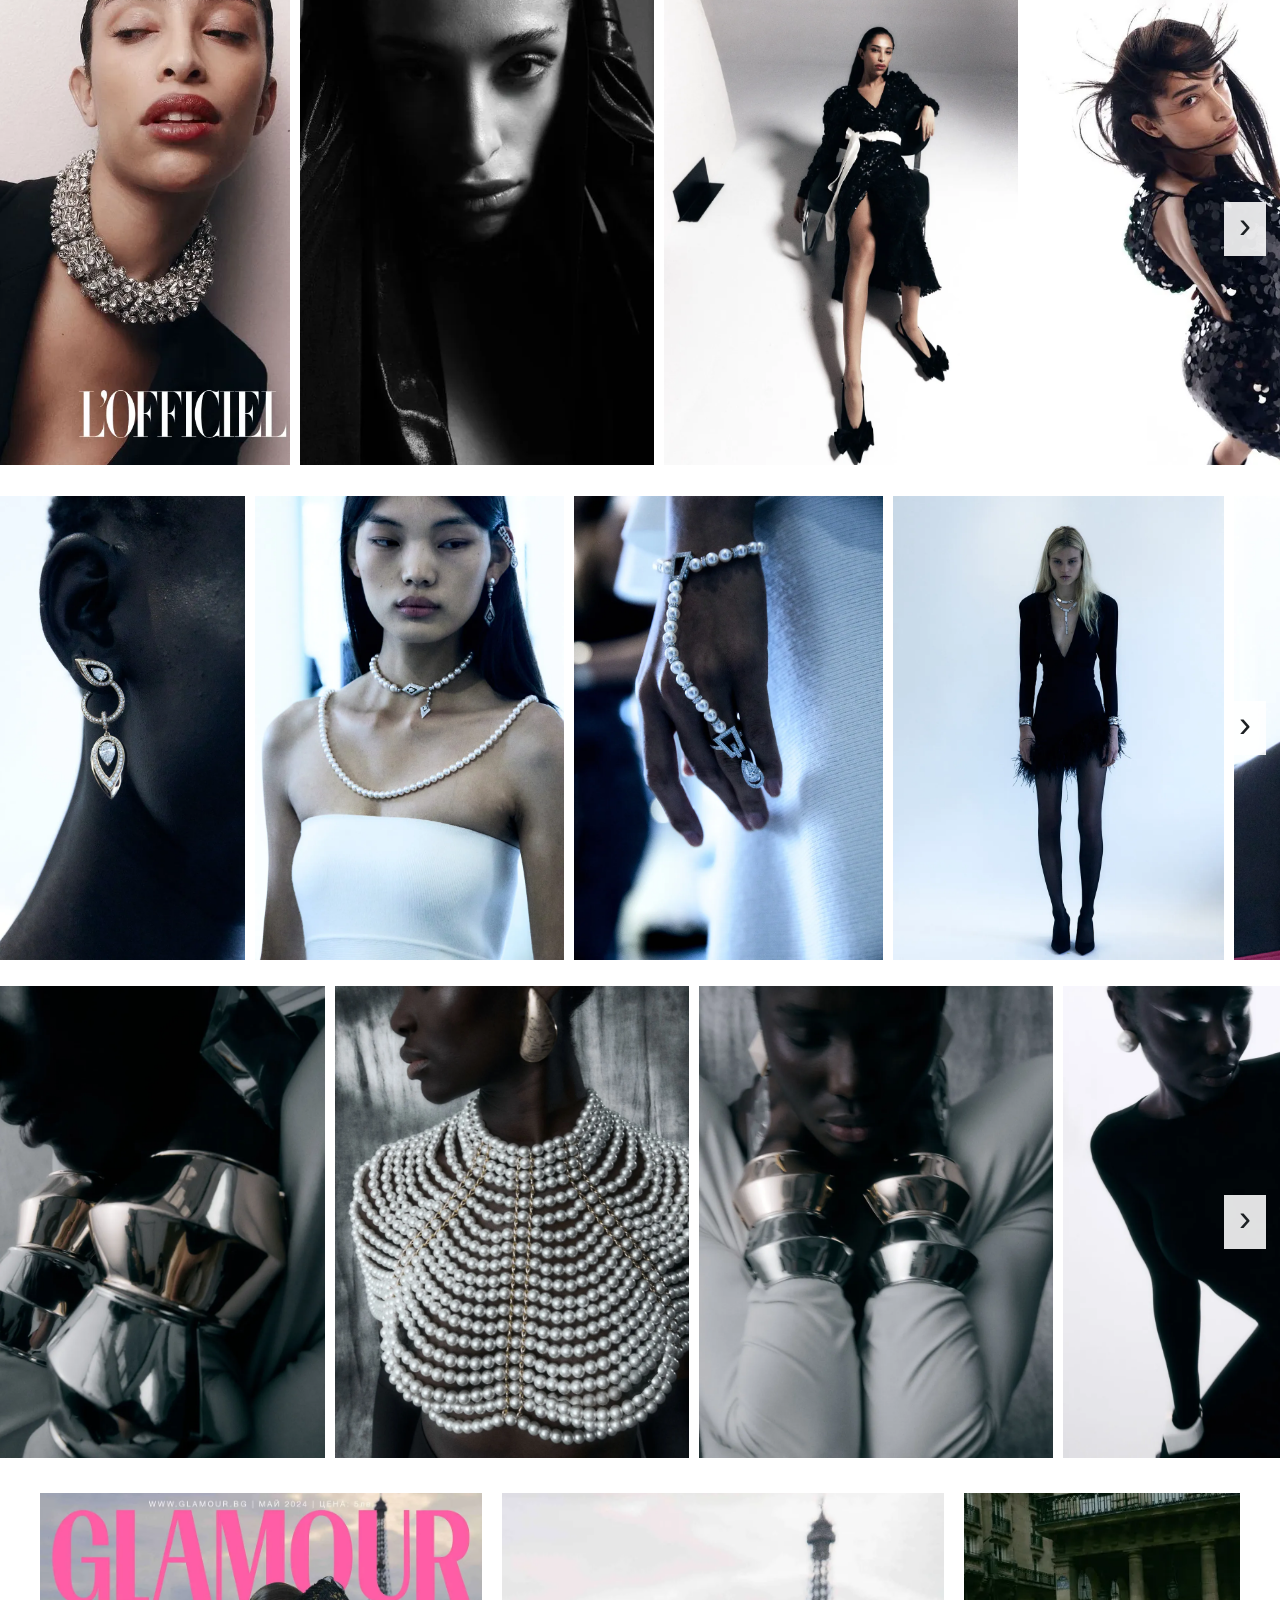
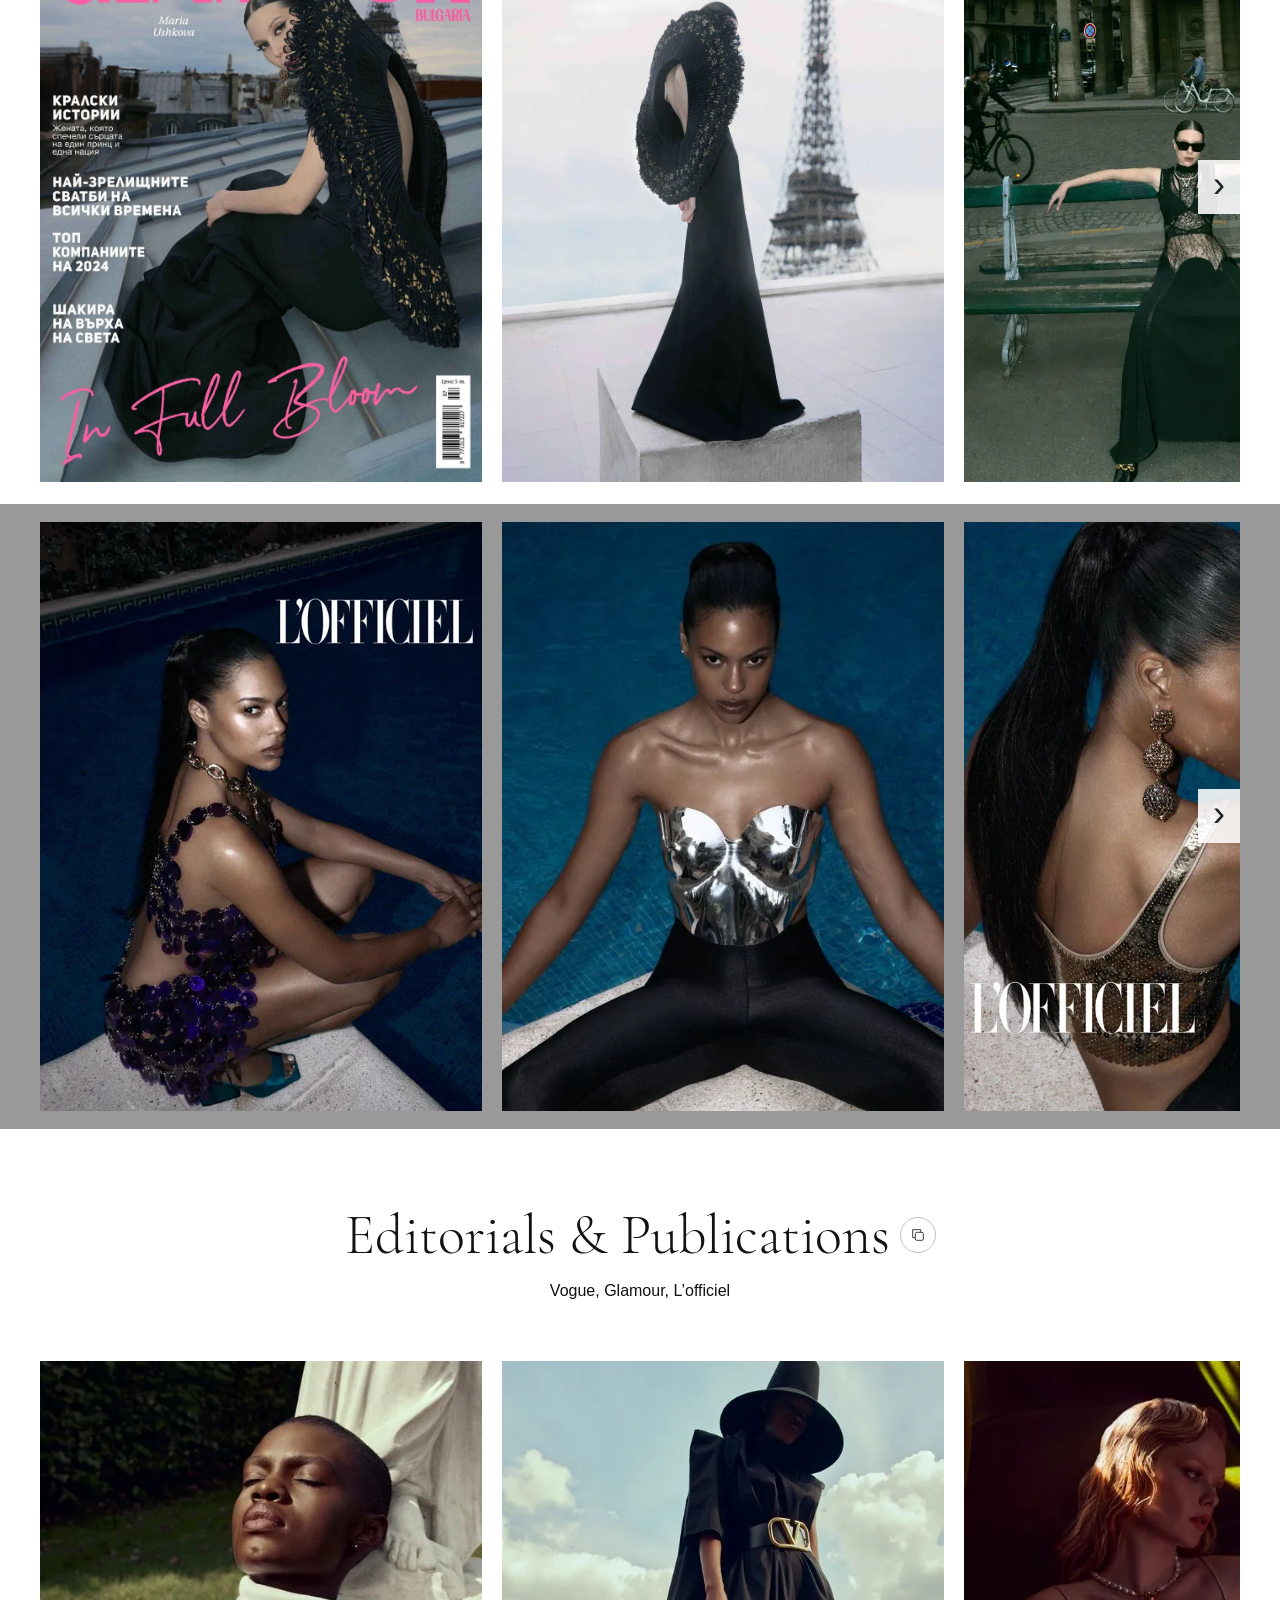
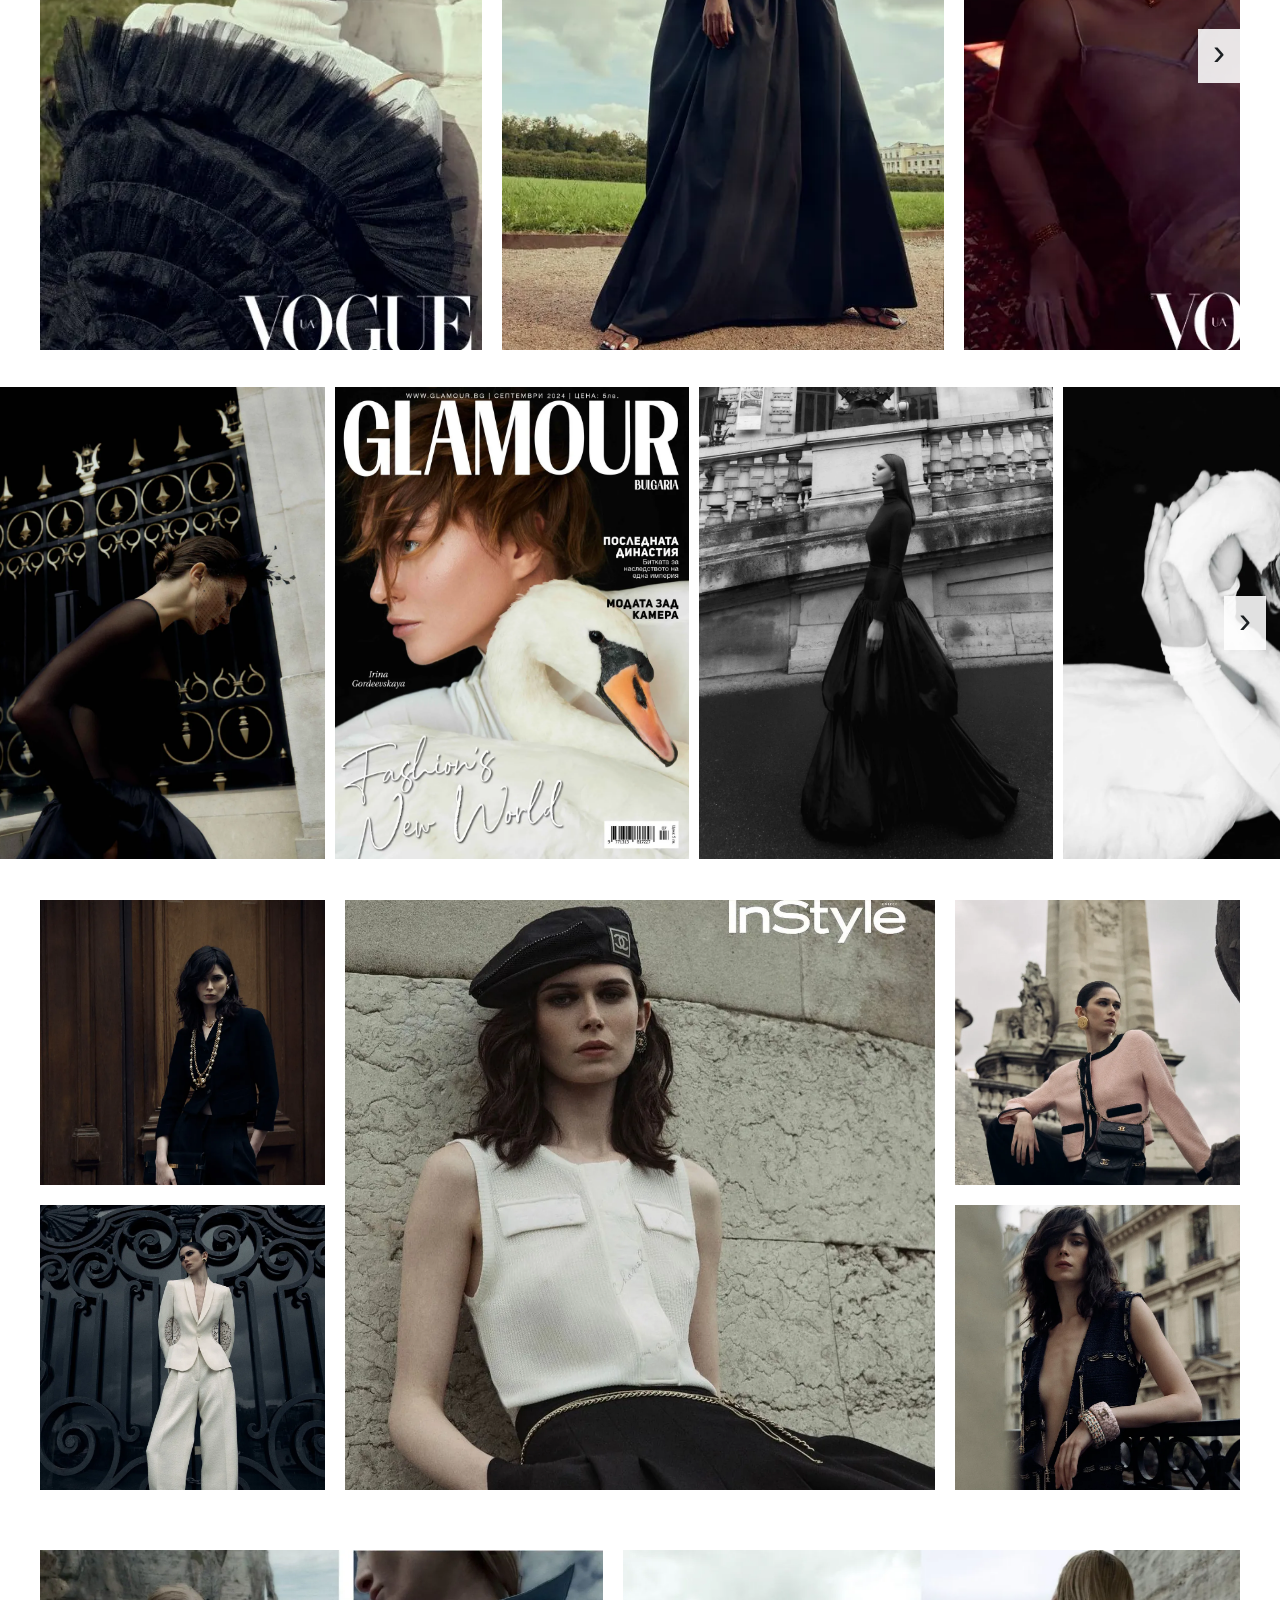
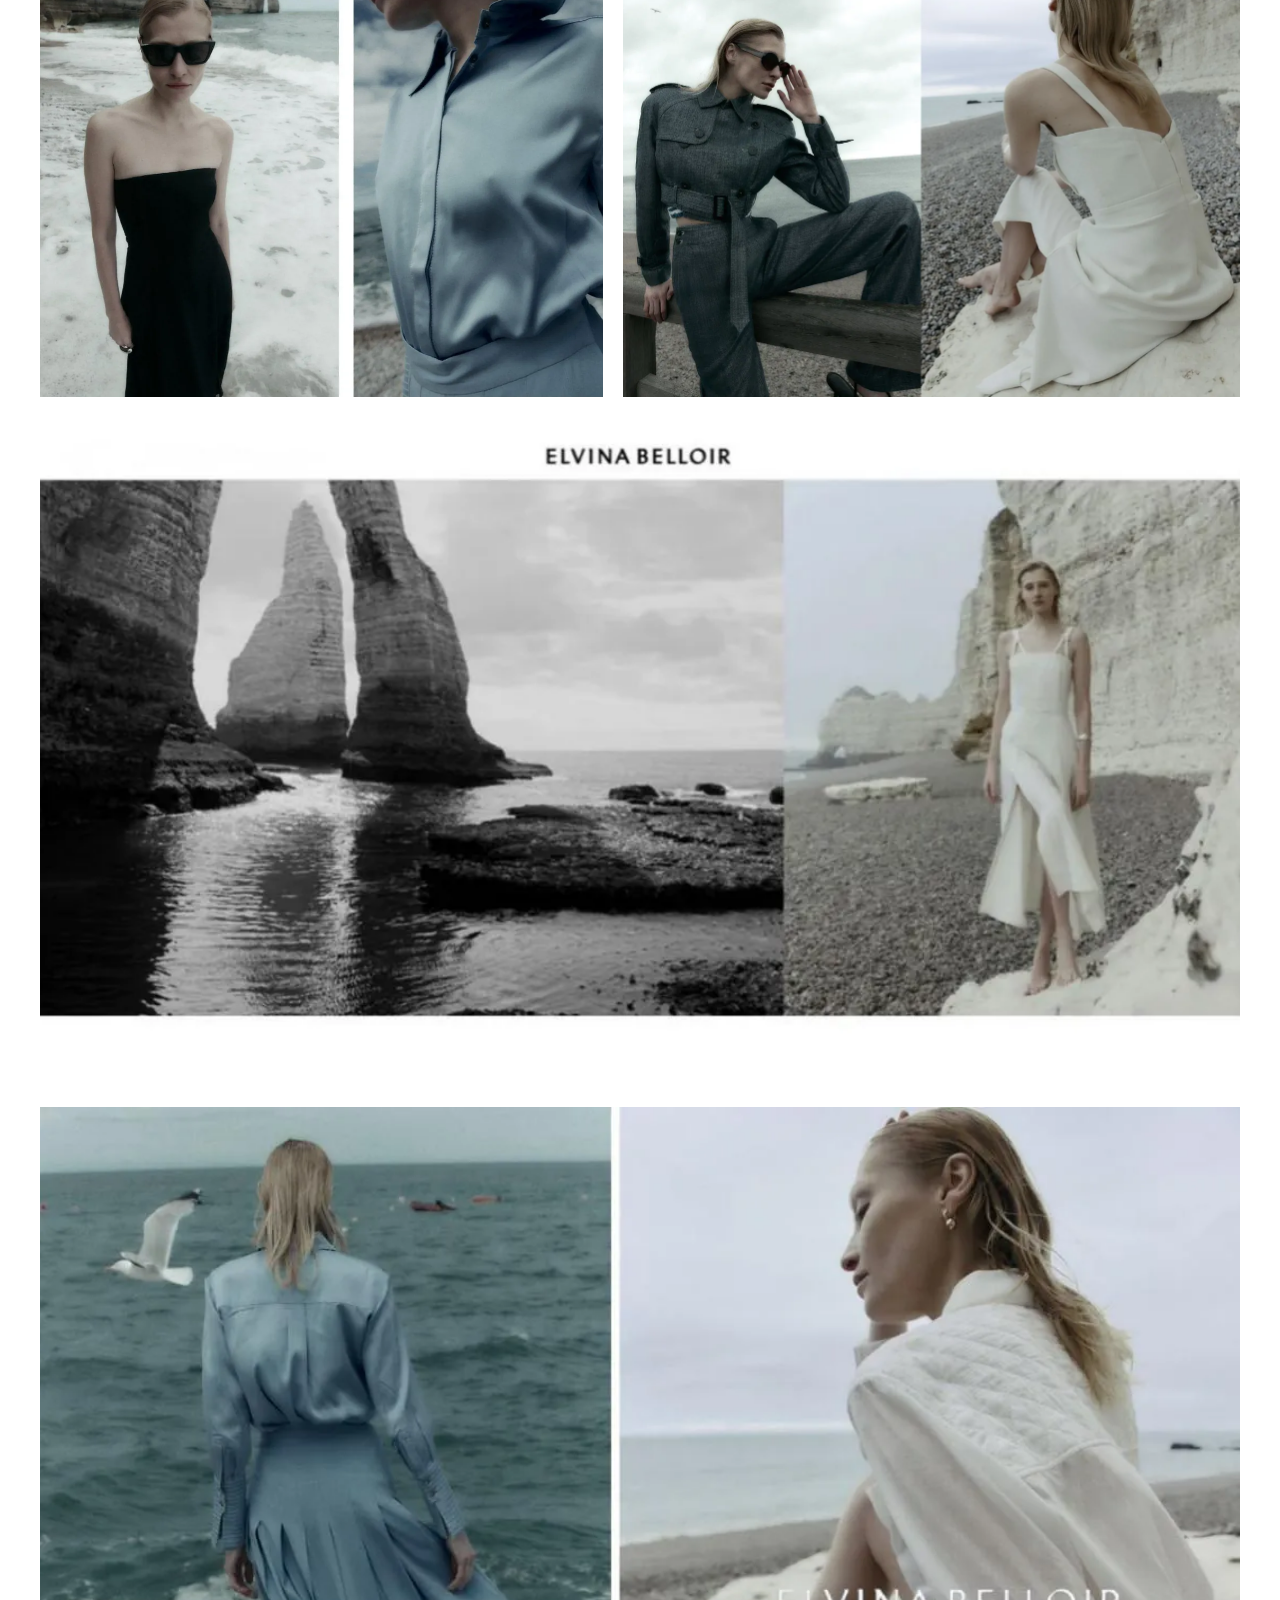
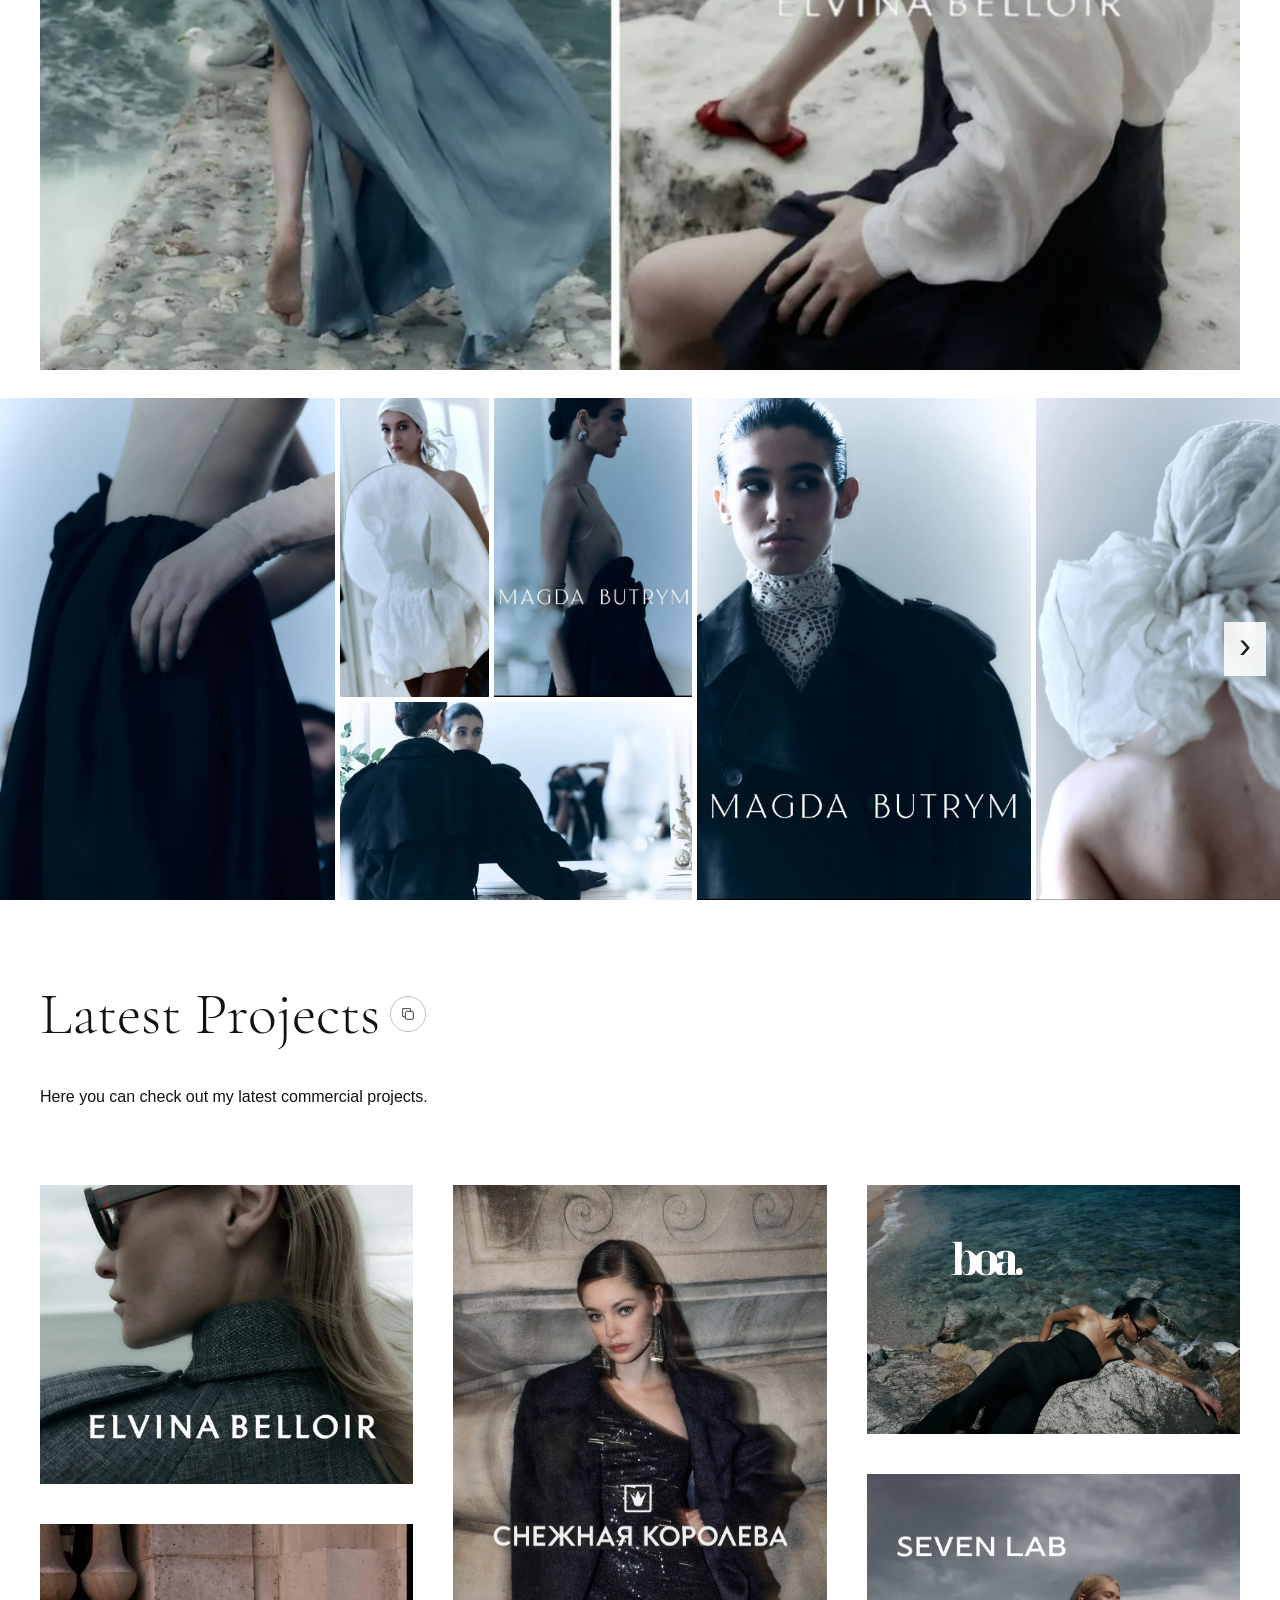
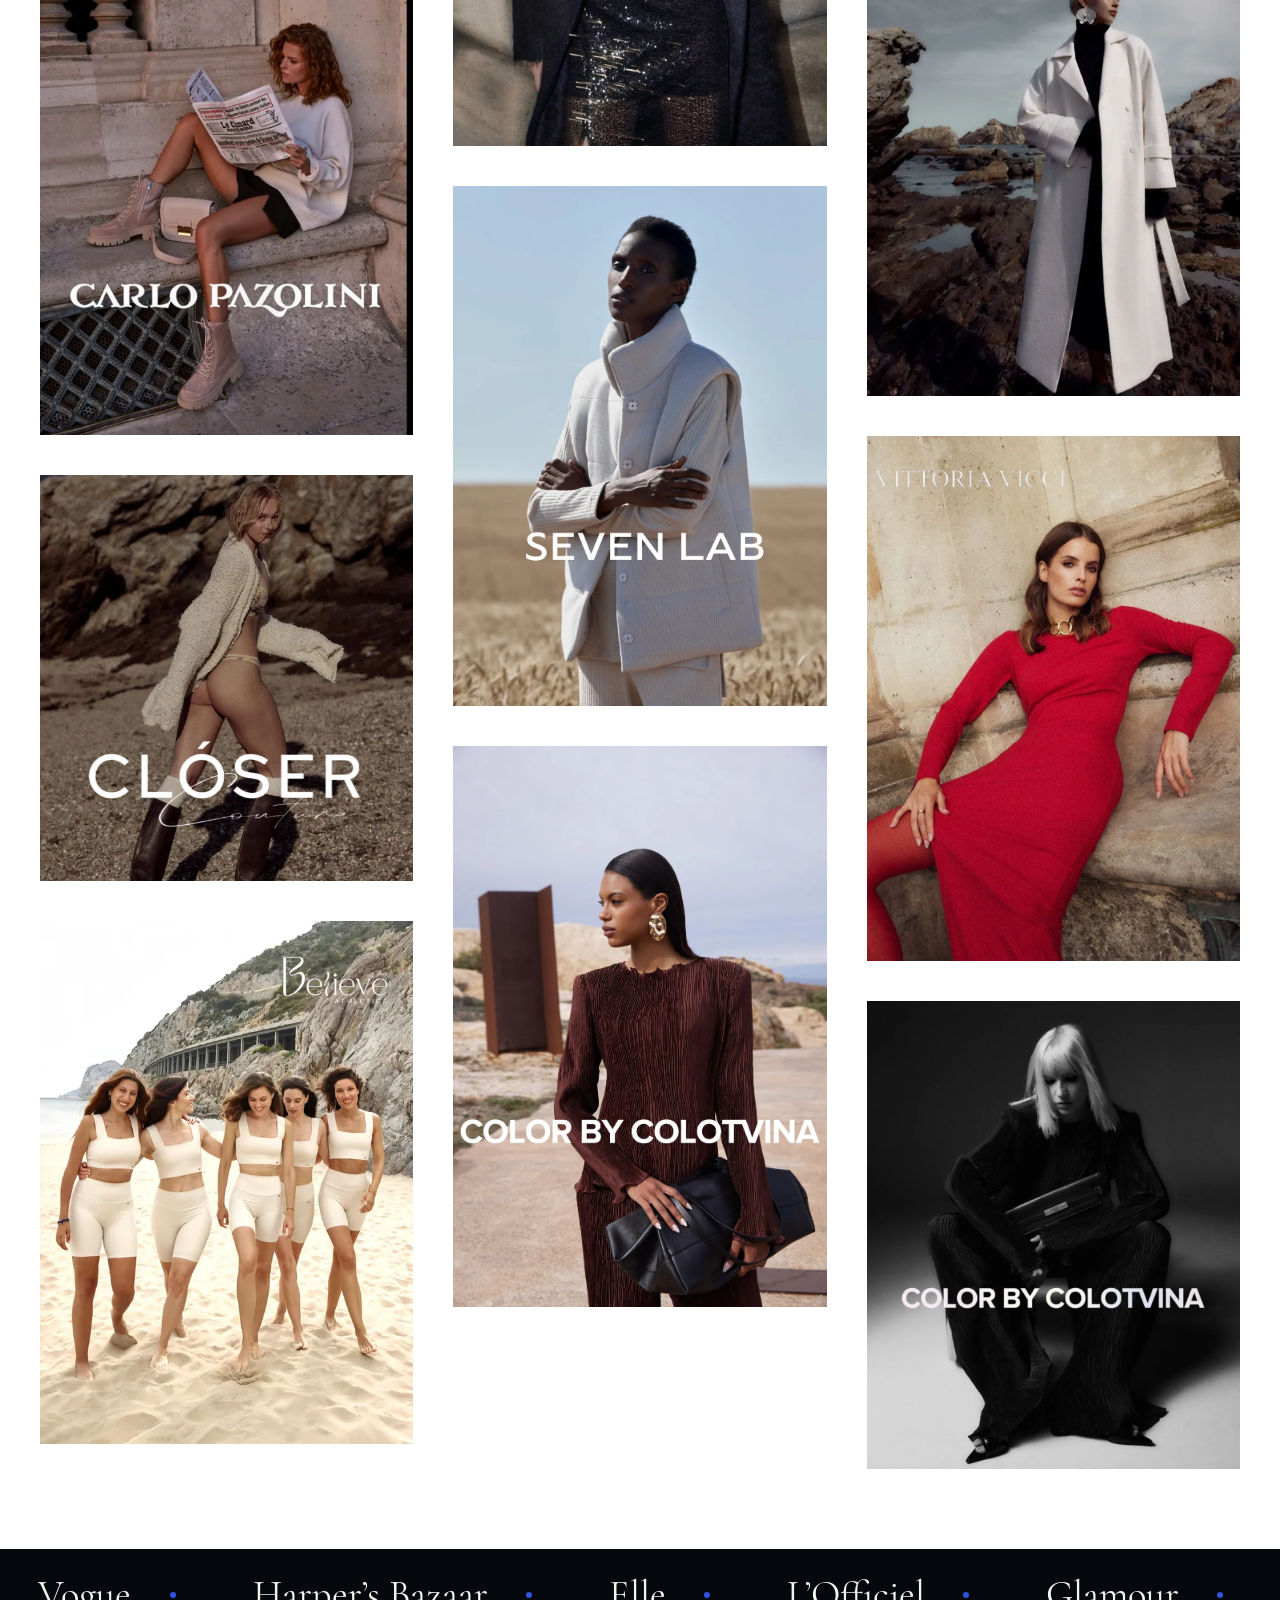
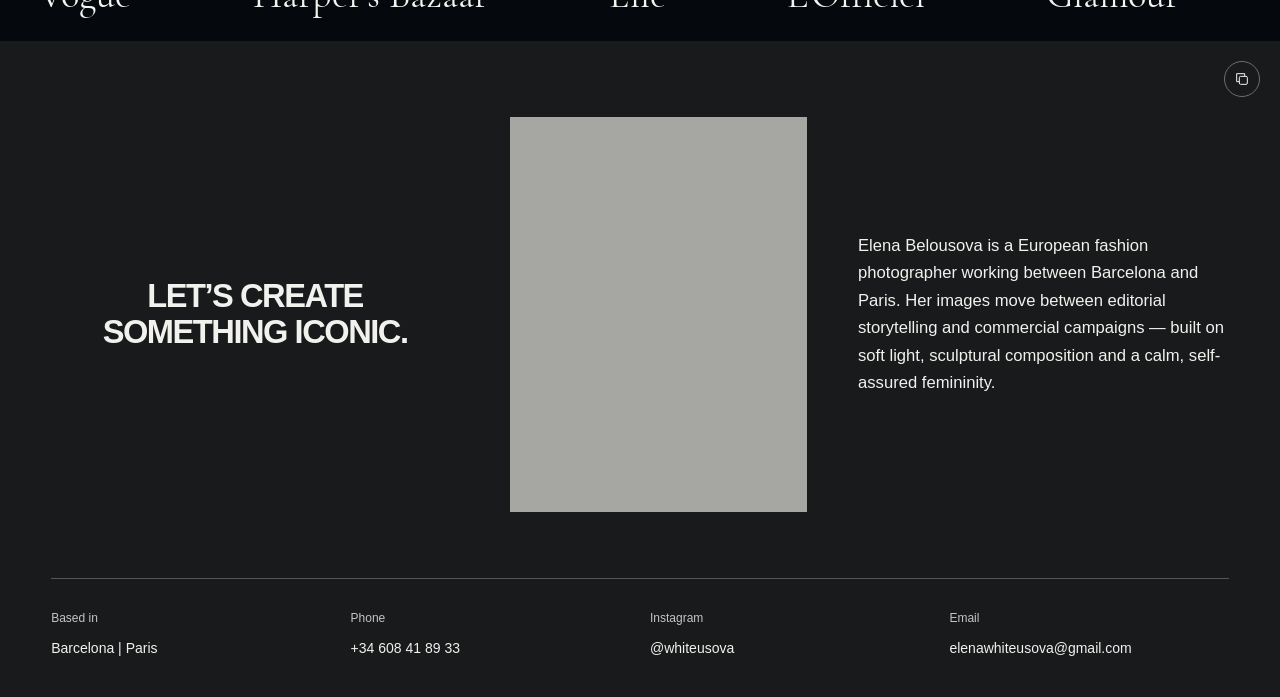
==== commit f5d5f2d6: "fix(portfolio): fill mobile hero and restore black outer edges" ====
--- a/index.html
+++ b/index.html
@@ -5,7 +5,7 @@
   <meta name="viewport" content="width=device-width, initial-scale=1">
   <meta name="description" content="Elena Belousova, European fashion photographer working between Barcelona and Paris.">
   <title>Elena Belousova | Fashion Photographer</title>
-  <link rel="stylesheet" href="shell.css?v=20261010-marquee">
+  <link rel="stylesheet" href="shell.css?v=20261013-hero-edges">
   <link rel="stylesheet" href="gallery.css?v=20261010-marquee">
   <script src="gallery-data.js?v=20261010-mobile" defer></script>
   <script src="image-loader.js?v=20261006-images" defer></script>
--- a/shell.css
+++ b/shell.css
@@ -60,12 +60,14 @@
 }
 
 @media (max-width: 700px) {
-  .hero { min-height: 0; aspect-ratio: auto; background: #000001; }
-  #hero-image { position: relative; display: block; height: 47.5vw; object-position: center top; }
-  .hero-copy { position: relative; left: auto; top: auto; bottom: auto; width: 100%; min-height: calc(220 * var(--source-unit)); display: flex; flex-direction: column; justify-content: center; transform: none; padding: calc(32 * var(--source-unit)) calc(20 * var(--source-unit)) calc(36 * var(--source-unit)); }
-  .hero-copy h1 { font-size: calc(24 * var(--source-unit)); line-height: 1.2; }
-  .portfolio-label { margin-top: calc(8 * var(--source-unit)); font-size: calc(24 * var(--source-unit)); }
-  .publications { max-width: 390px; margin-top: calc(18 * var(--source-unit)); font-size: 12px; }
+  /* The phone reference has a black outer edge; keep the gallery grid intact. */
+  body::after { content: ''; position: fixed; inset: 0; border-inline: 4px solid #000; pointer-events: none; z-index: 20; }
+  .hero { min-height: 100svh; aspect-ratio: auto; }
+  #hero-image { object-position: 57% top; }
+  .hero-copy { top: auto; bottom: max(28px, env(safe-area-inset-bottom)); width: 90%; max-width: 640px; }
+  .hero-copy h1 { font-size: clamp(24px, 7.5vw, 48px); line-height: 1.1; }
+  .portfolio-label { margin-top: 10px; font-size: clamp(28px, 8vw, 48px); }
+  .publications { max-width: 390px; margin-top: 20px; font-size: 12px; }
   .section-index { padding-top: 30px; padding-bottom: 32px; }
   .section-index a { padding: 17px 0; font-size: 23px; }
   .section-heading { padding: 36px 18px 28px; gap: 8px; }
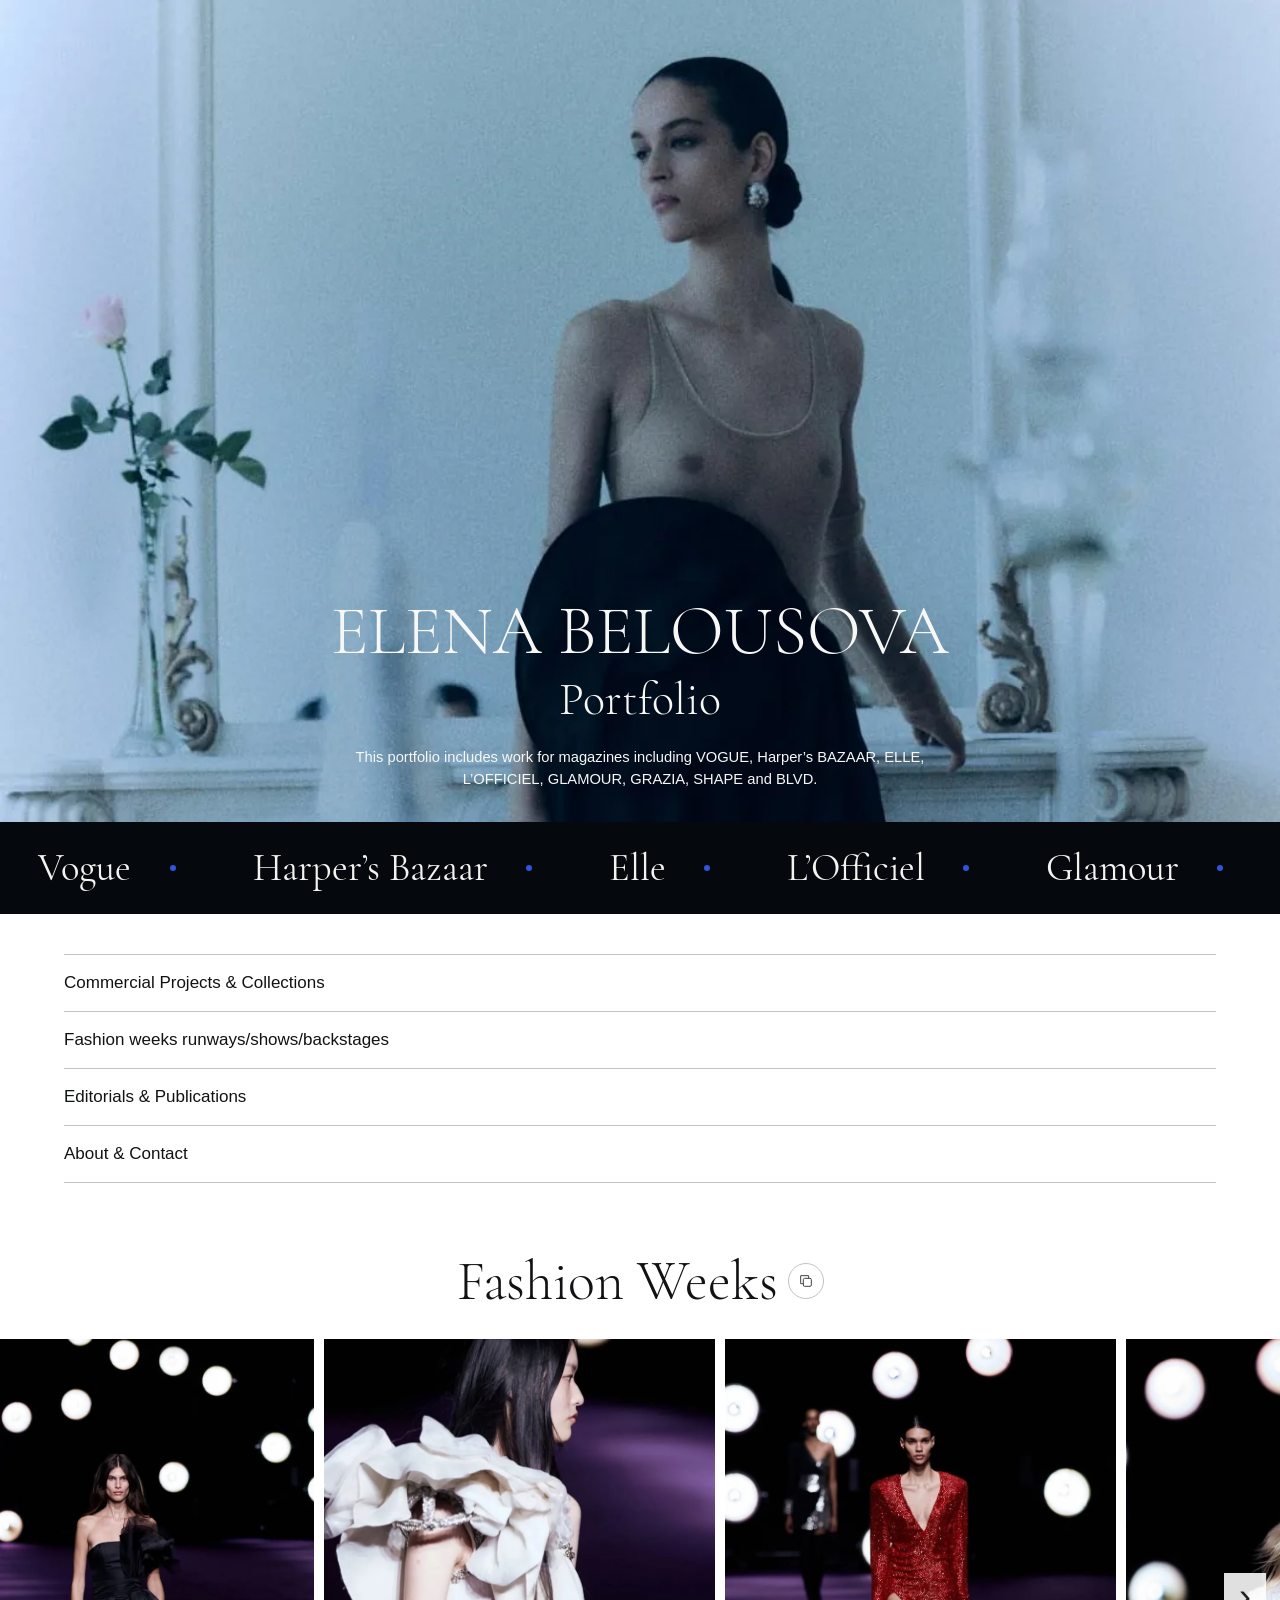
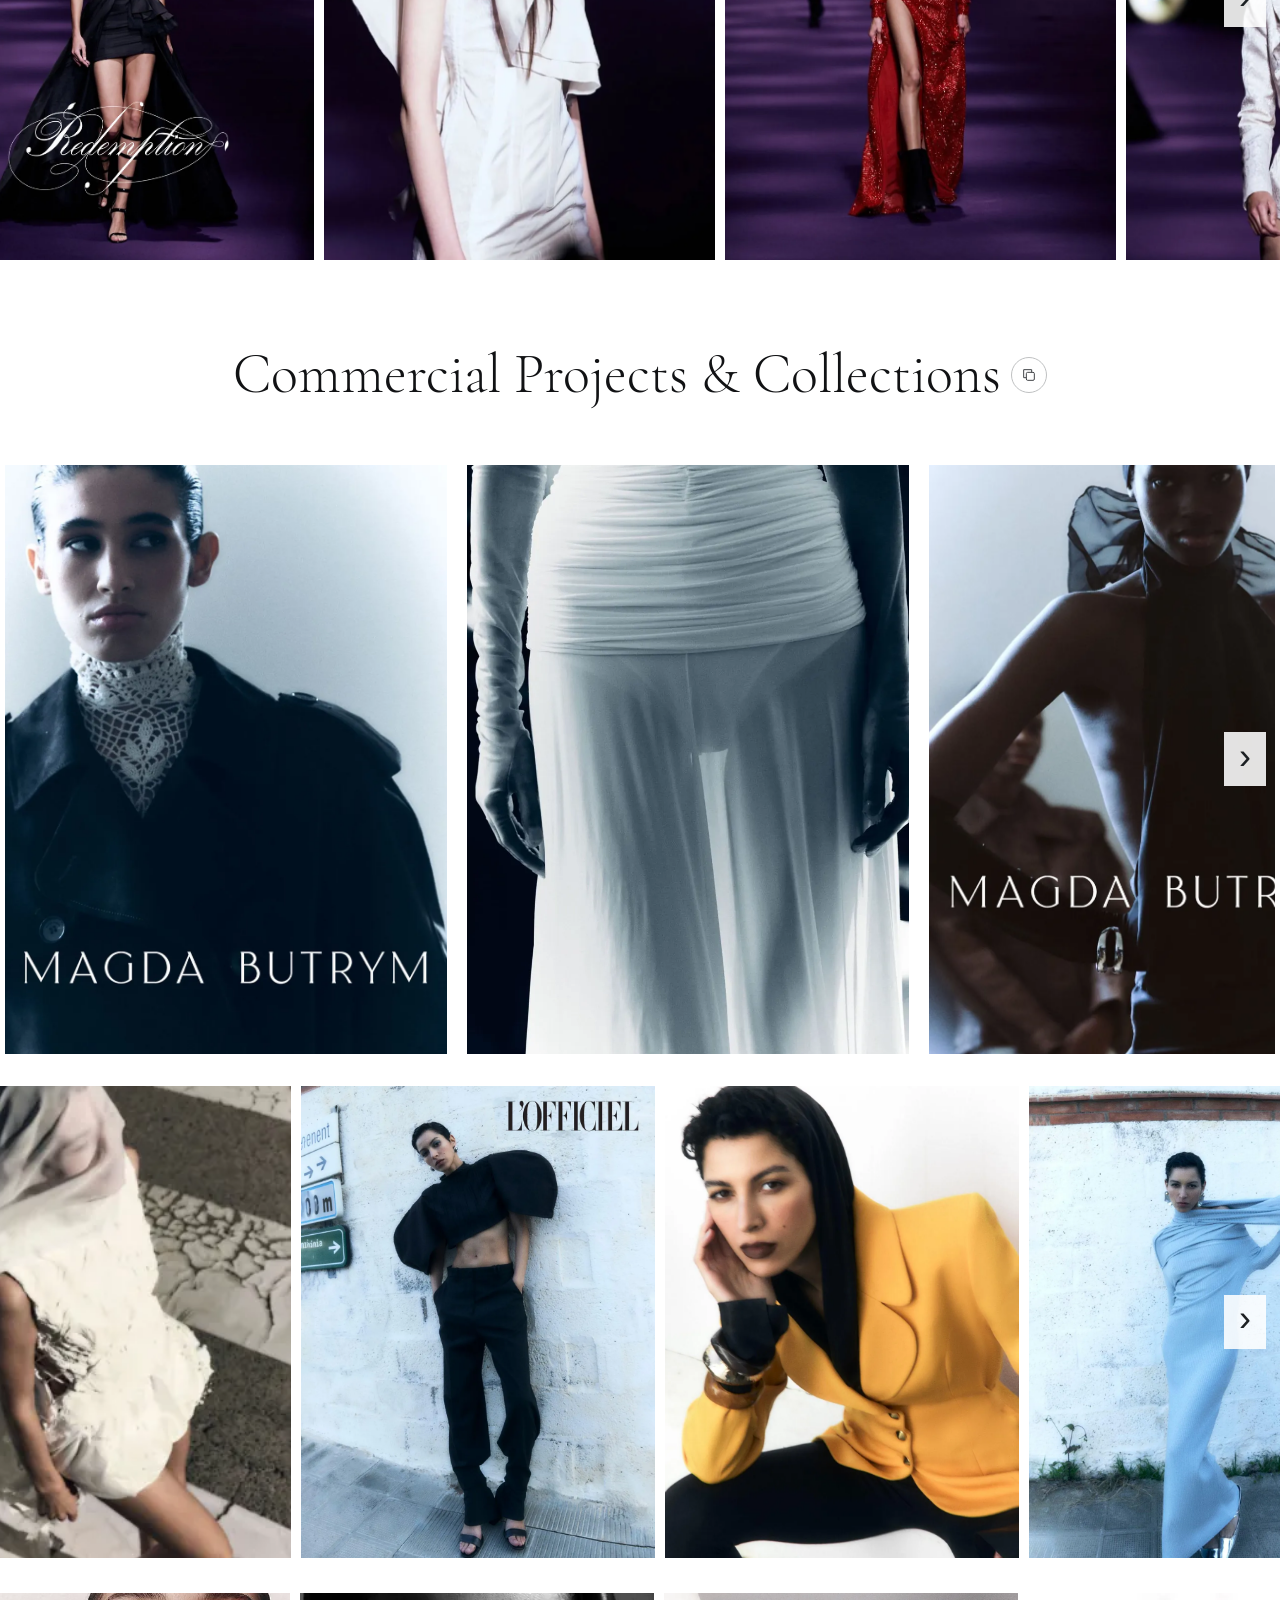
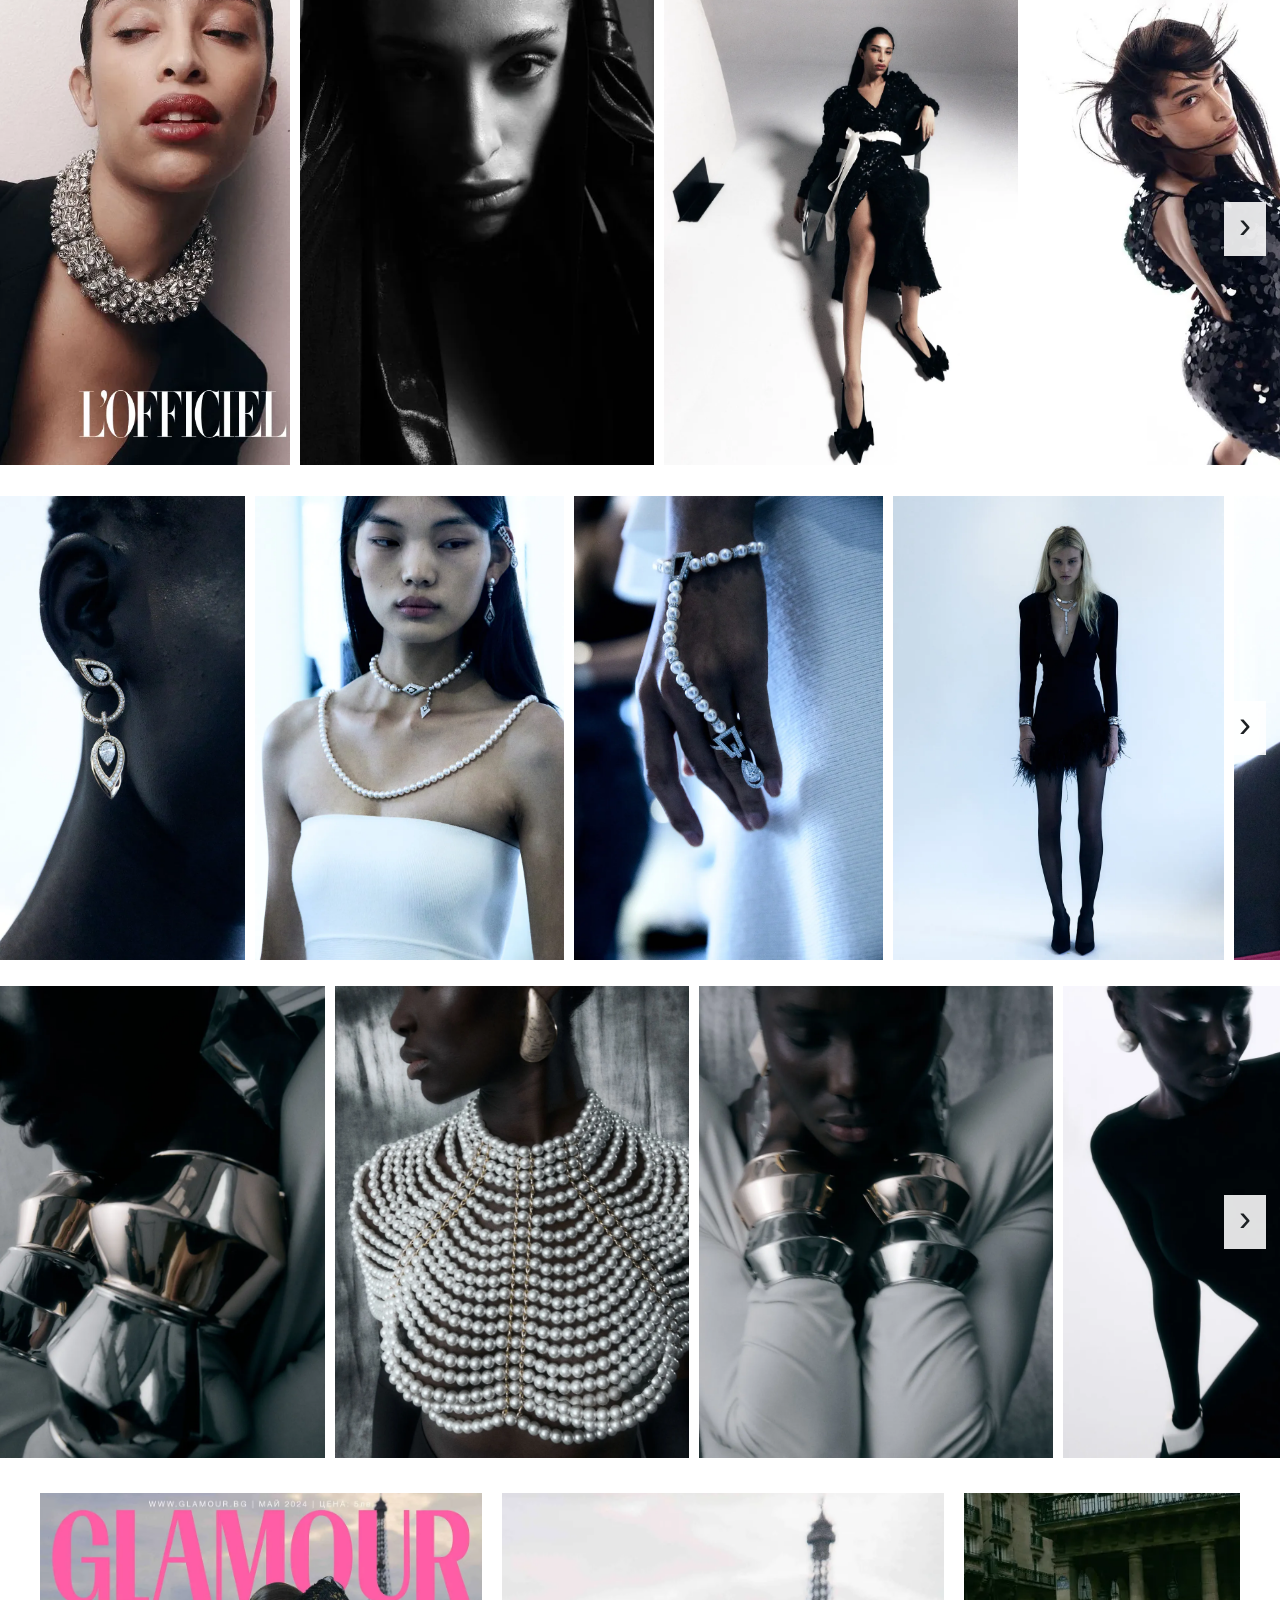
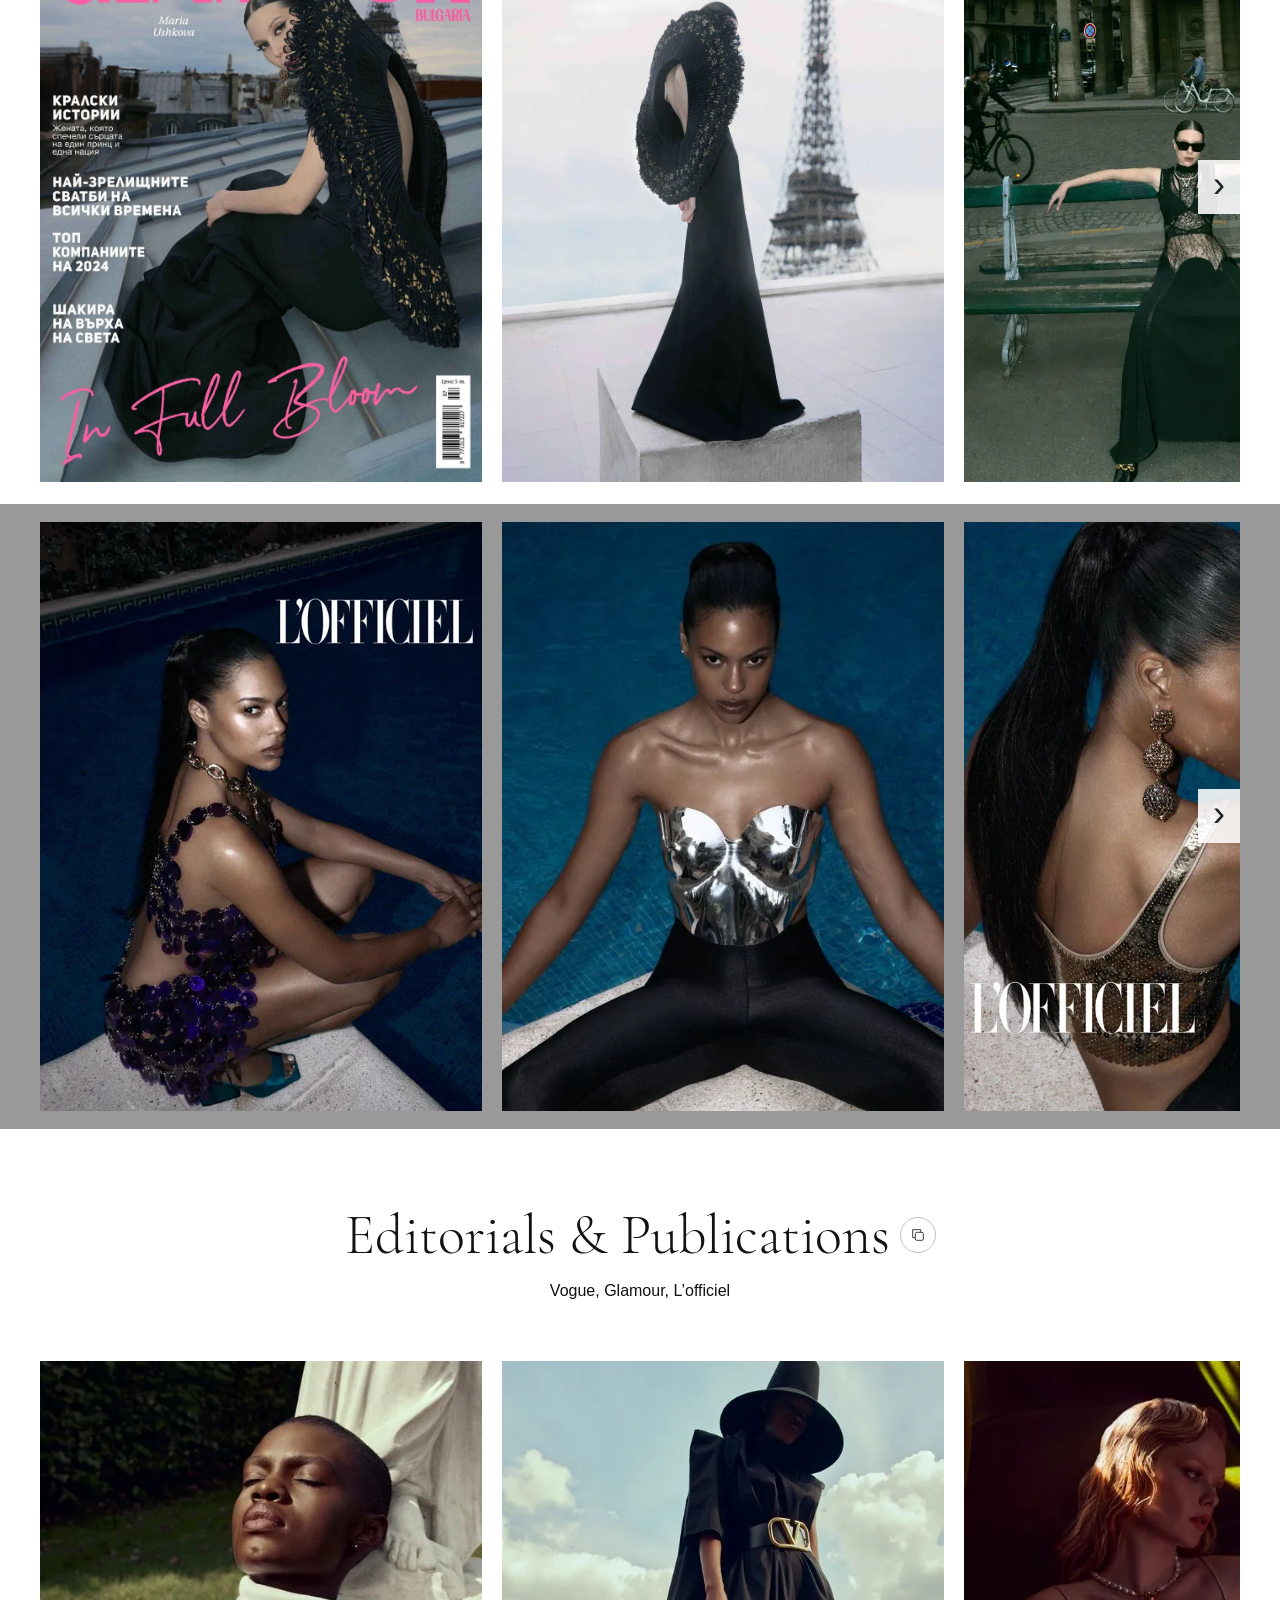
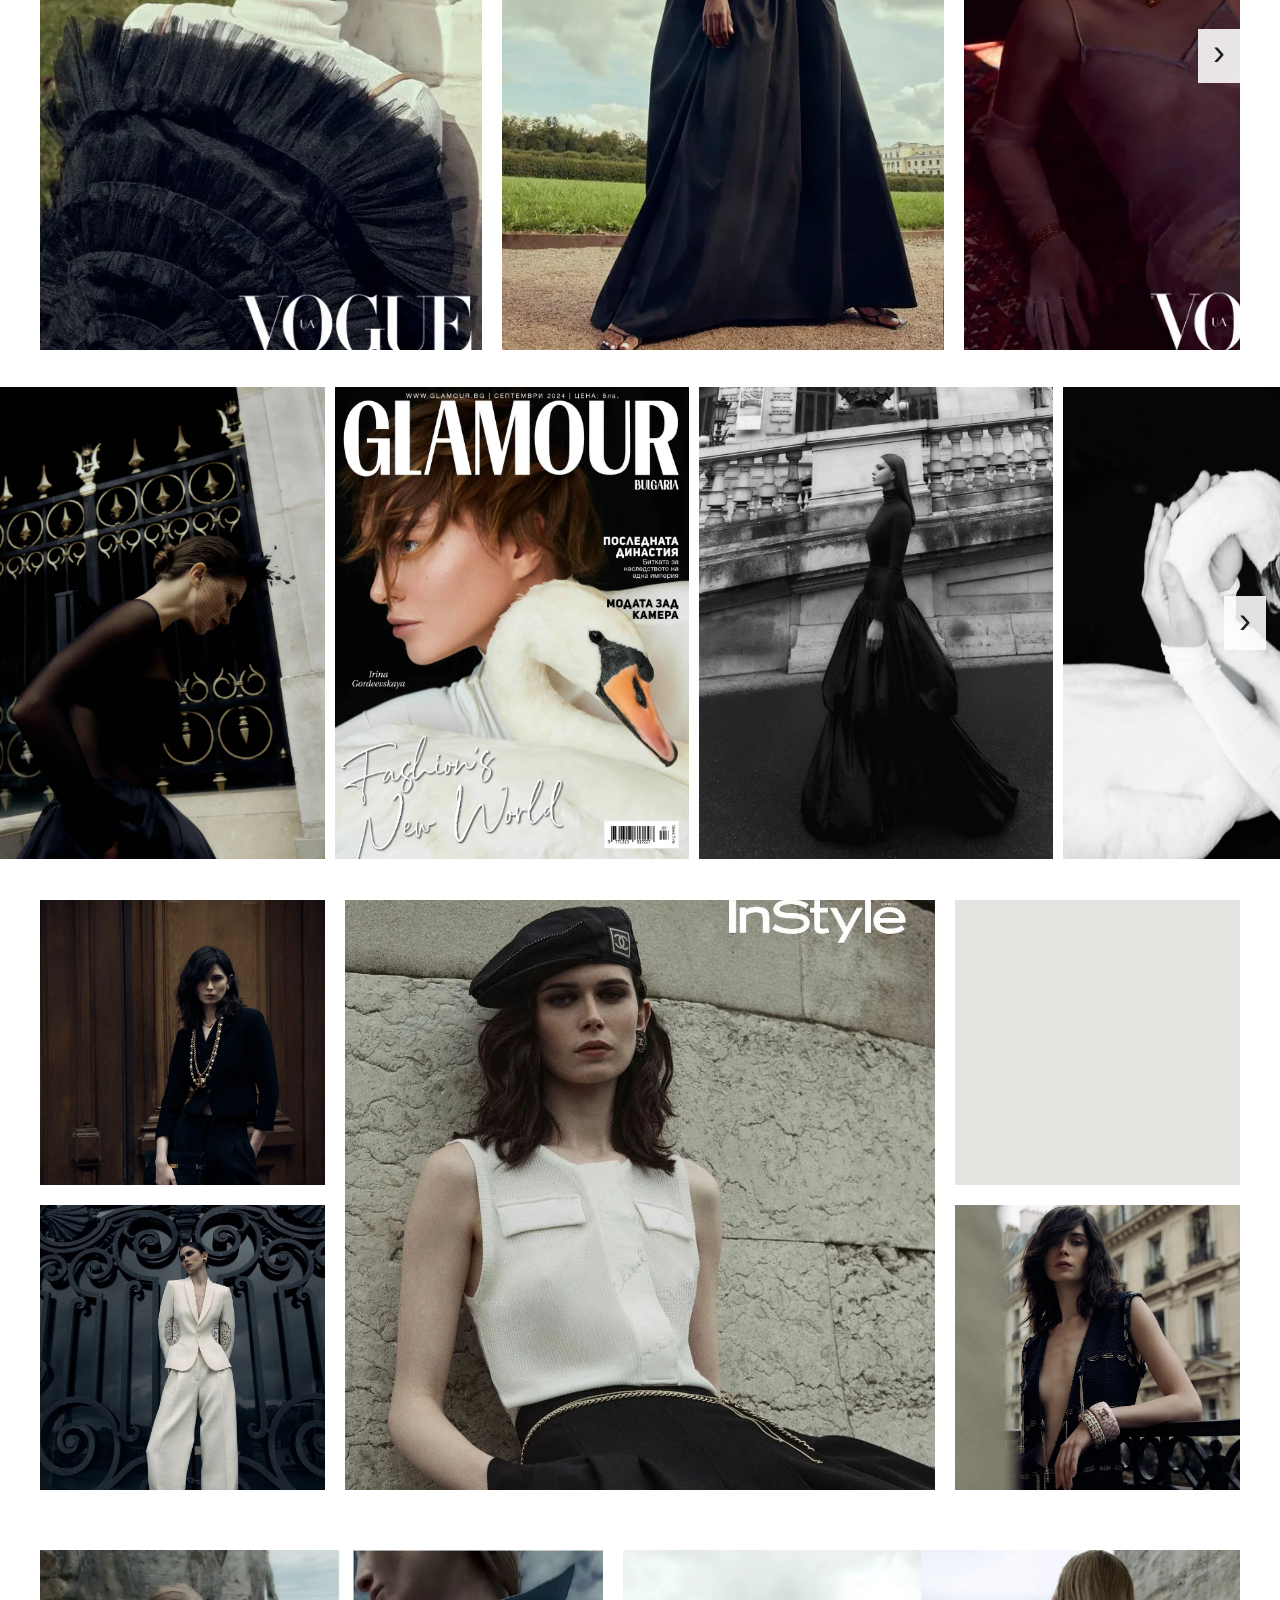
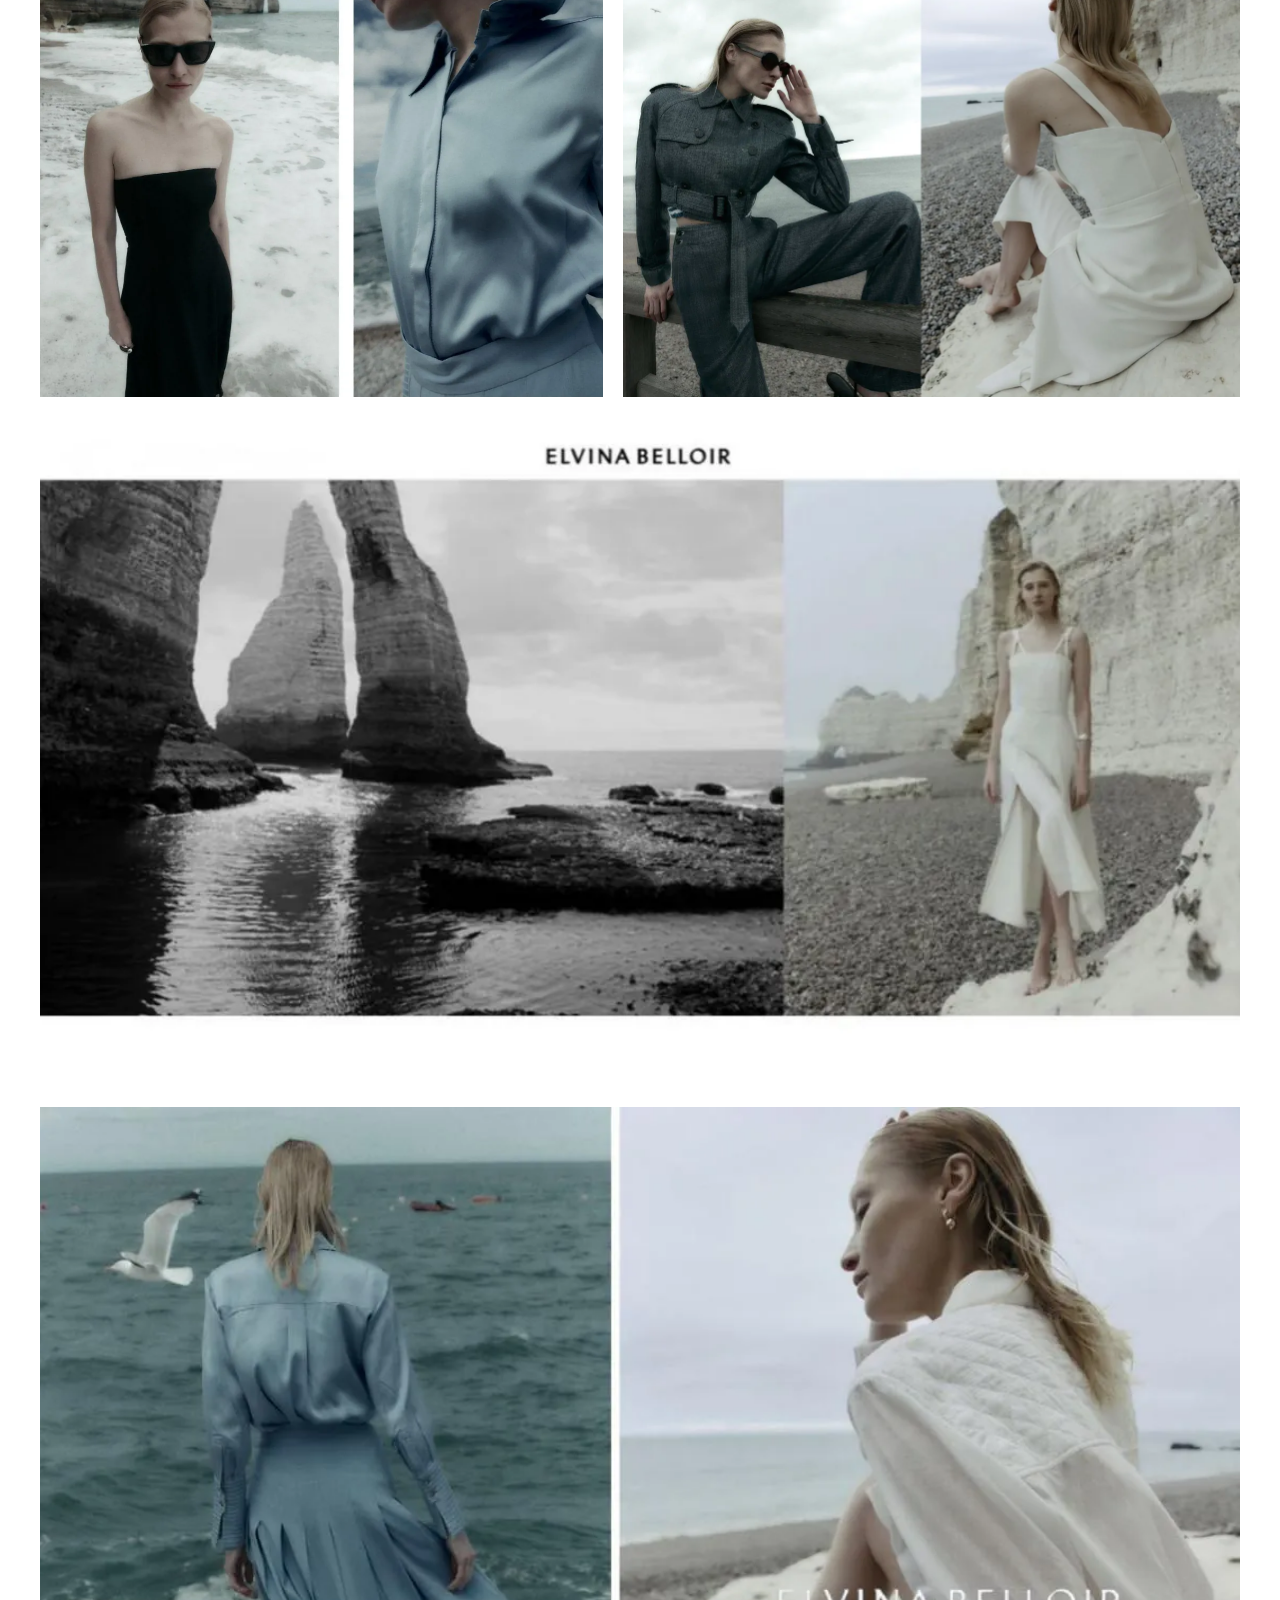
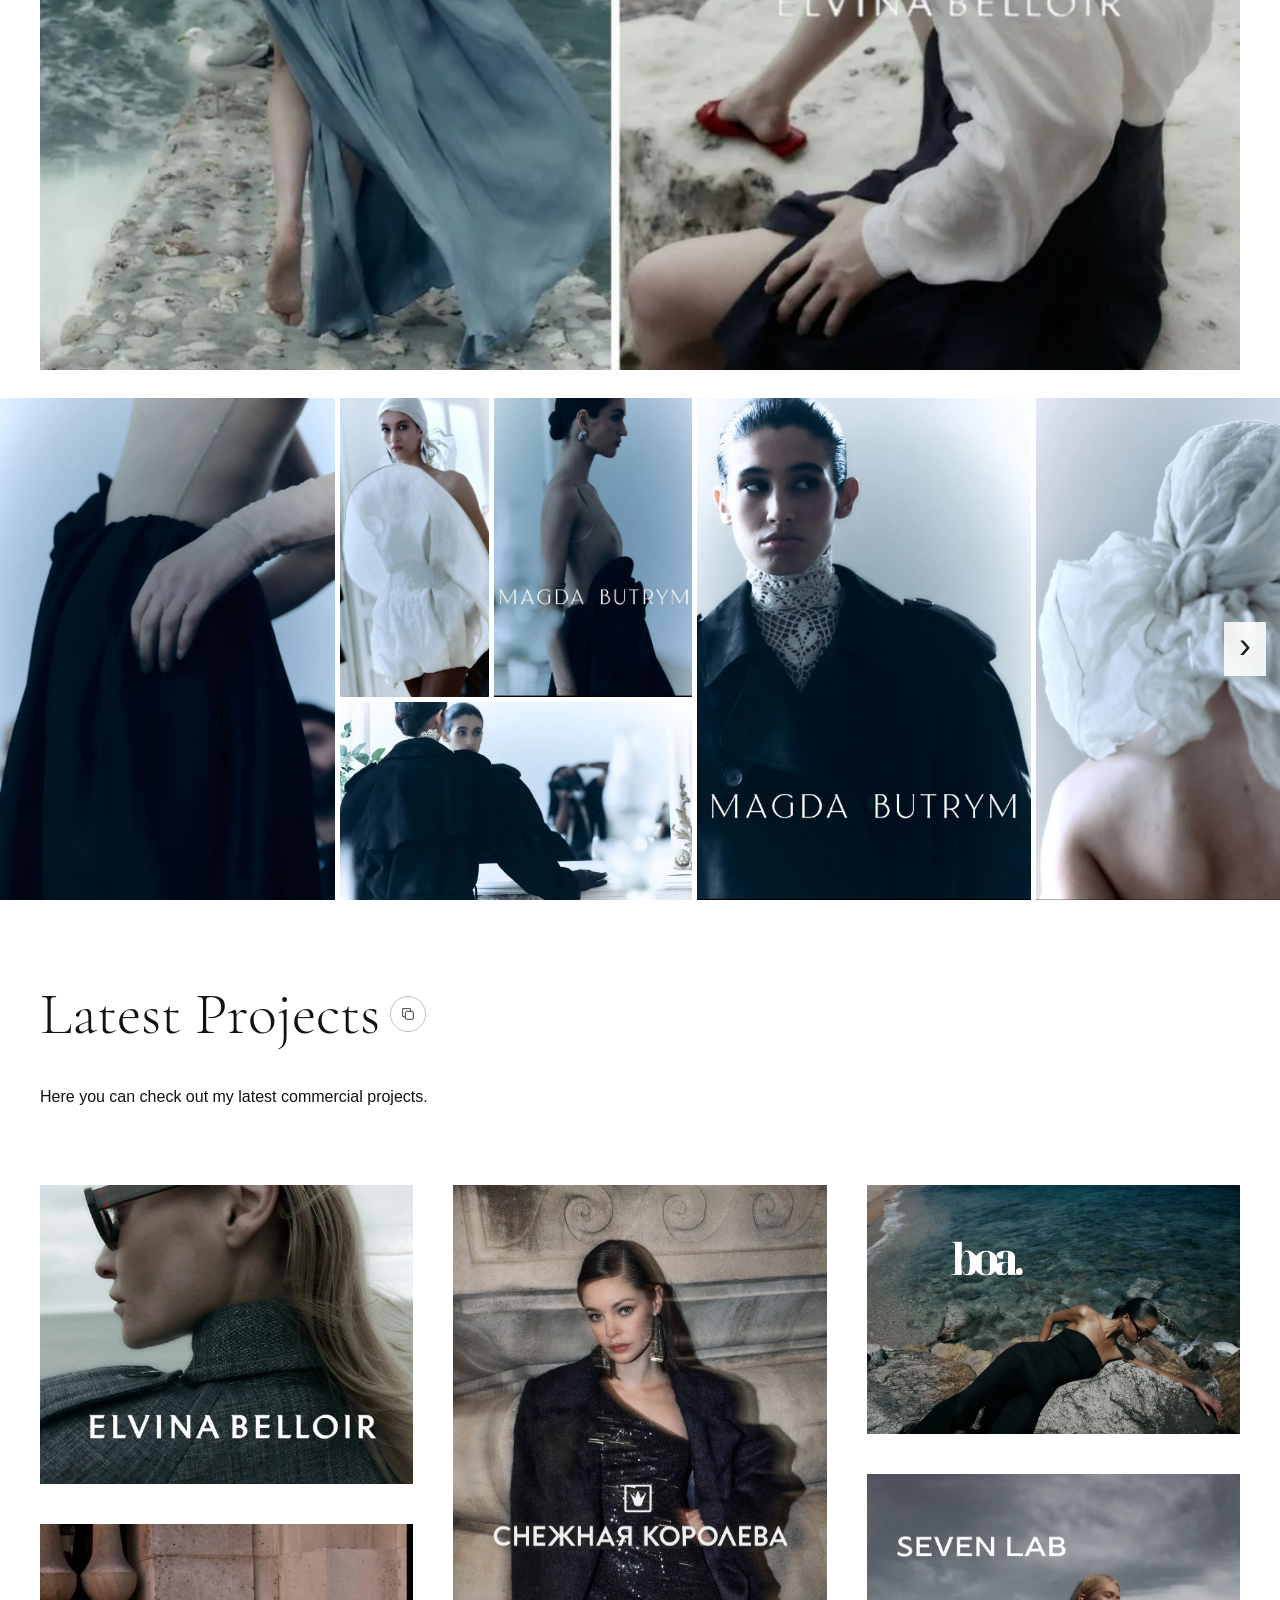
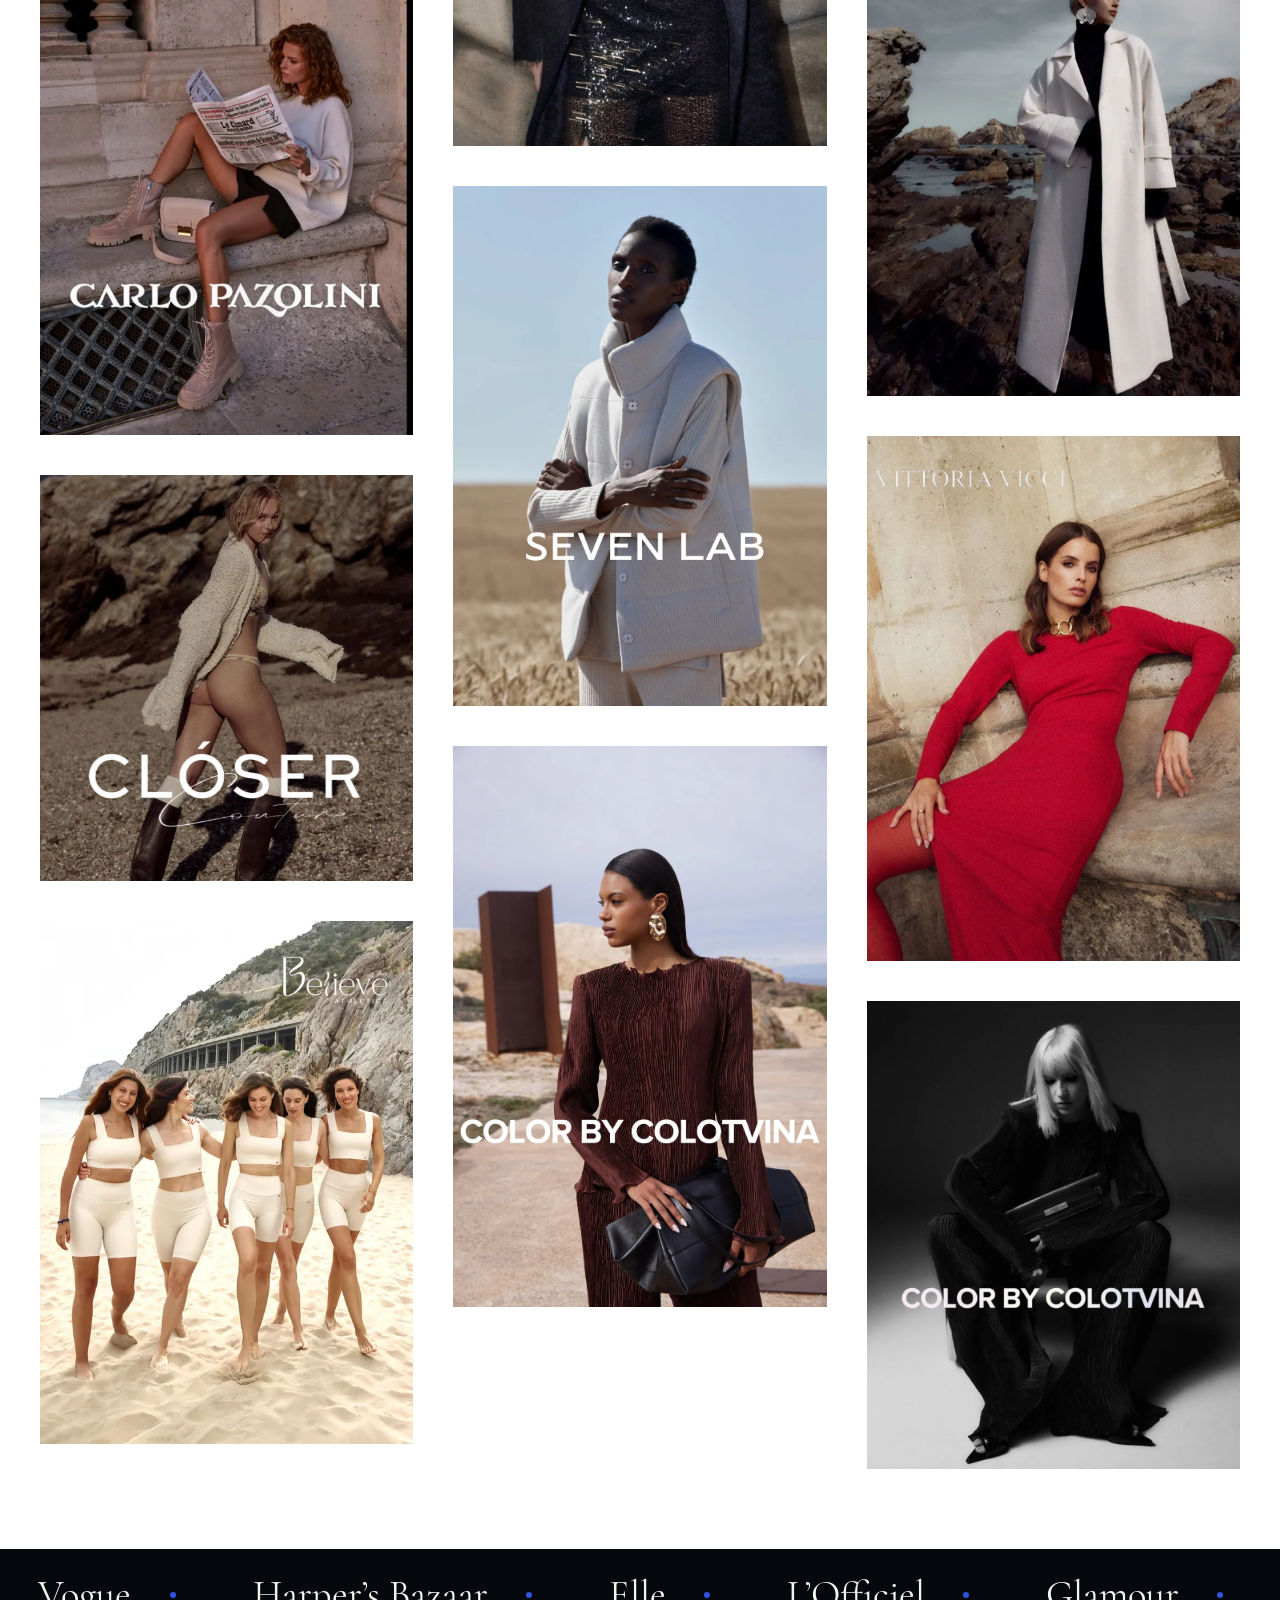
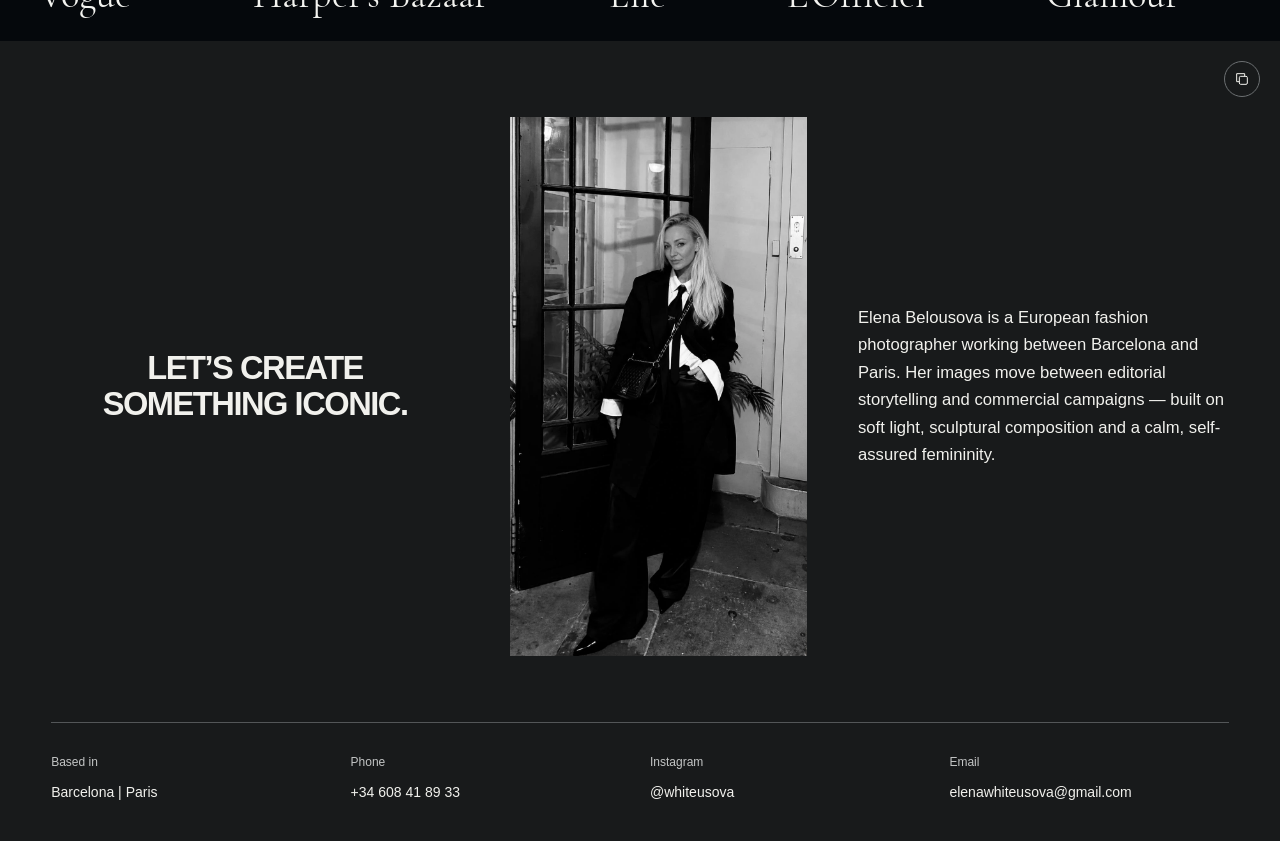
==== commit c53502d9: "feat(portfolio): add supplied portrait to About and Contact" ====
--- a/index.html
+++ b/index.html
@@ -5,7 +5,7 @@
   <meta name="viewport" content="width=device-width, initial-scale=1">
   <meta name="description" content="Elena Belousova, European fashion photographer working between Barcelona and Paris.">
   <title>Elena Belousova | Fashion Photographer</title>
-  <link rel="stylesheet" href="shell.css?v=20261013-hero-edges">
+  <link rel="stylesheet" href="shell.css?v=20261017-portrait">
   <link rel="stylesheet" href="gallery.css?v=20261010-marquee">
   <script src="gallery-data.js?v=20261010-mobile" defer></script>
   <script src="image-loader.js?v=20261006-images" defer></script>
@@ -82,7 +82,7 @@
       <button class="copy-link about-copy-link" type="button" data-copy-section="about-contact" aria-label="Copy link to About and Contact">↗</button>
       <div class="about-grid">
         <h2 id="about-title">LET’S CREATE<br>SOMETHING ICONIC.</h2>
-        <div class="about-portrait" role="img" aria-label="Portrait placeholder"></div>
+        <img class="about-portrait" src="assets/elena-belousova-portrait.webp" alt="Elena Belousova" width="930" height="1692" loading="lazy" decoding="async">
         <p class="about-bio">Elena Belousova is a European fashion photographer working between Barcelona and Paris. Her images move between editorial storytelling and commercial campaigns — built on soft light, sculptural composition and a calm, self-assured femininity.</p>
       </div>
       <footer class="contact-grid" aria-label="Contact information">
--- a/shell.css
+++ b/shell.css
@@ -48,7 +48,7 @@
 .about-contact { padding: 76px clamp(24px, 4vw, 72px) 0; background: #181a1b; color: #f1f1ed; }
 .about-grid { display: grid; grid-template-columns: 1.1fr .8fr 1fr; align-items: center; gap: clamp(28px, 4vw, 72px); max-width: 1500px; margin-inline: auto; }
 .about-grid h2 { margin: 0; font-size: clamp(20px, 2.55vw, 42px); font-weight: 700; line-height: 1.12; letter-spacing: -.045em; text-align: center; white-space: nowrap; }
-.about-portrait { width: 100%; aspect-ratio: 3 / 4; background: #a6a6a2; }
+.about-portrait { display: block; width: 100%; height: auto; }
 .about-bio { margin: 0; font-size: clamp(15px, 1.3vw, 20px); font-weight: 300; line-height: 1.65; }
 .contact-grid { display: grid; grid-template-columns: repeat(4, 1fr); gap: 20px; max-width: 1500px; margin: 66px auto 0; padding: 30px 0 38px; border-top: 1px solid #535658; }
 .contact-item { display: flex; flex-direction: column; gap: 11px; font-size: 14px; line-height: 1.5; text-decoration: none; overflow-wrap: anywhere; }
